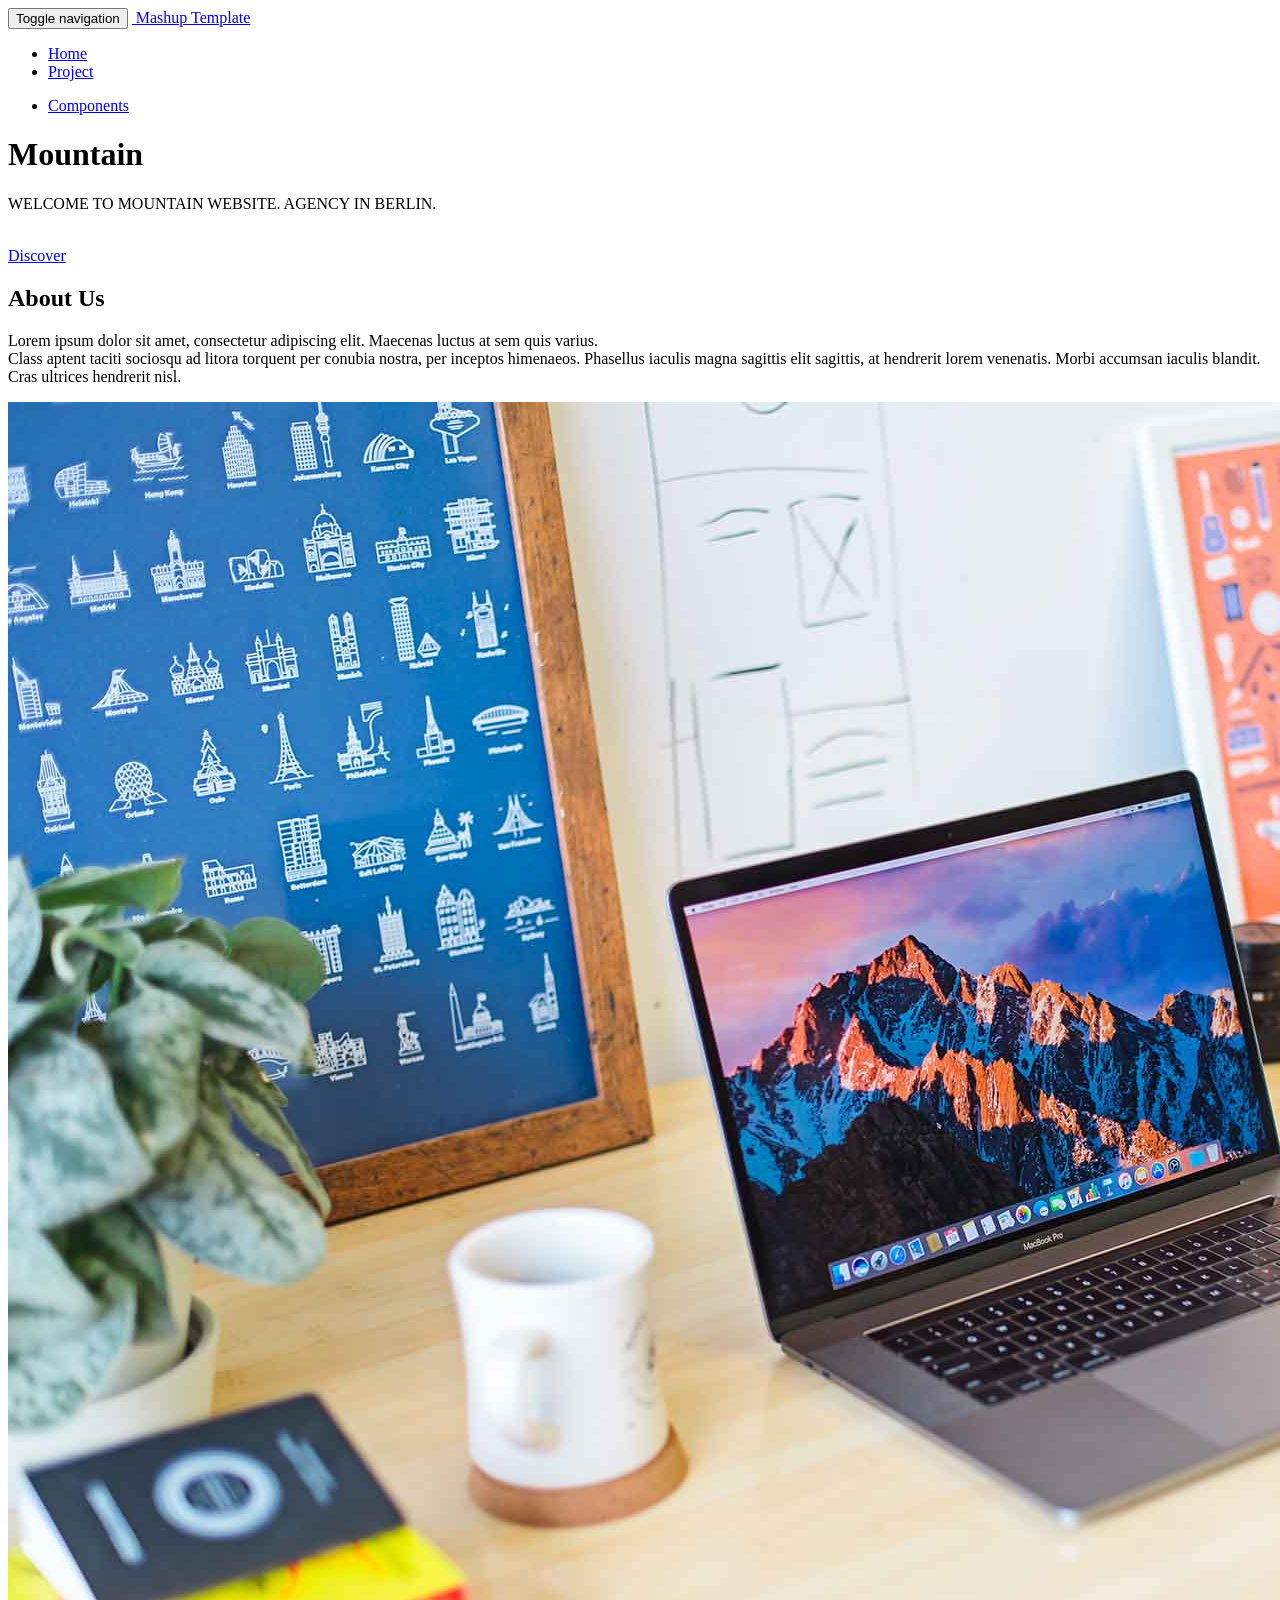
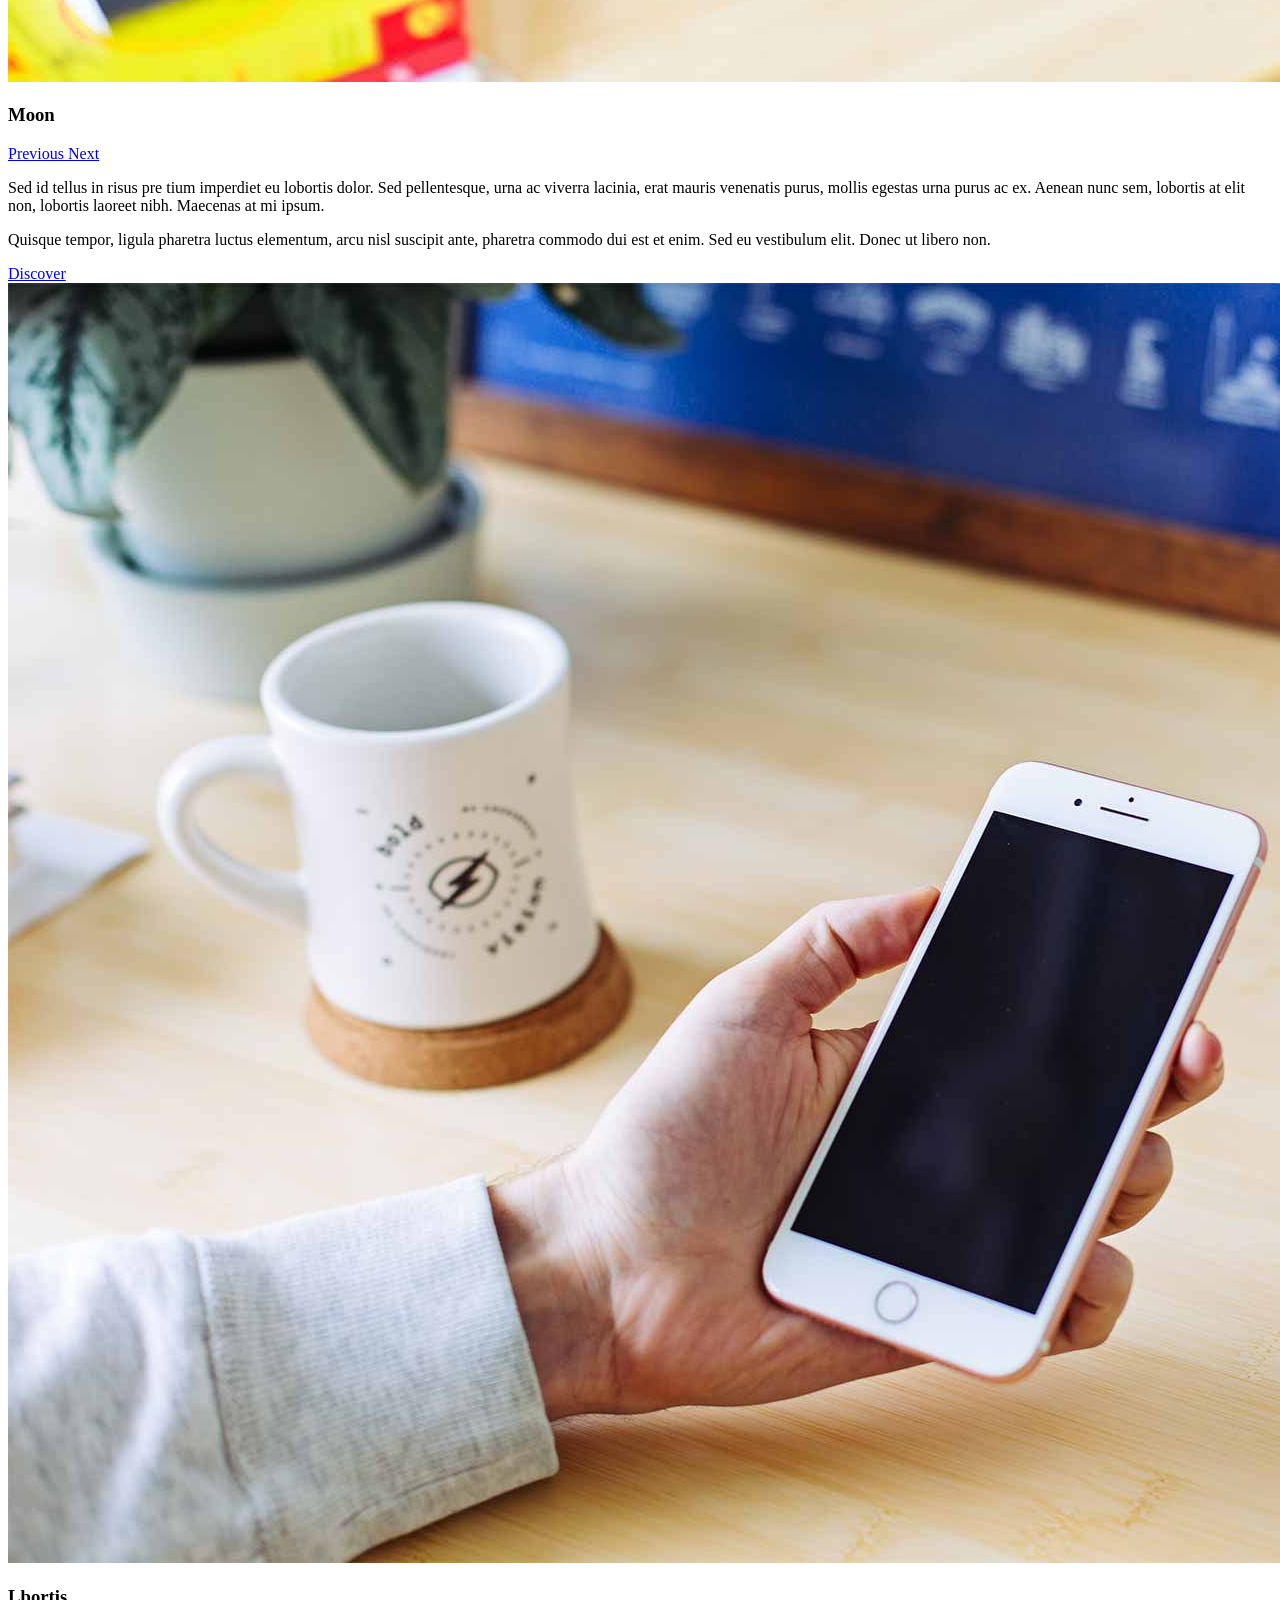
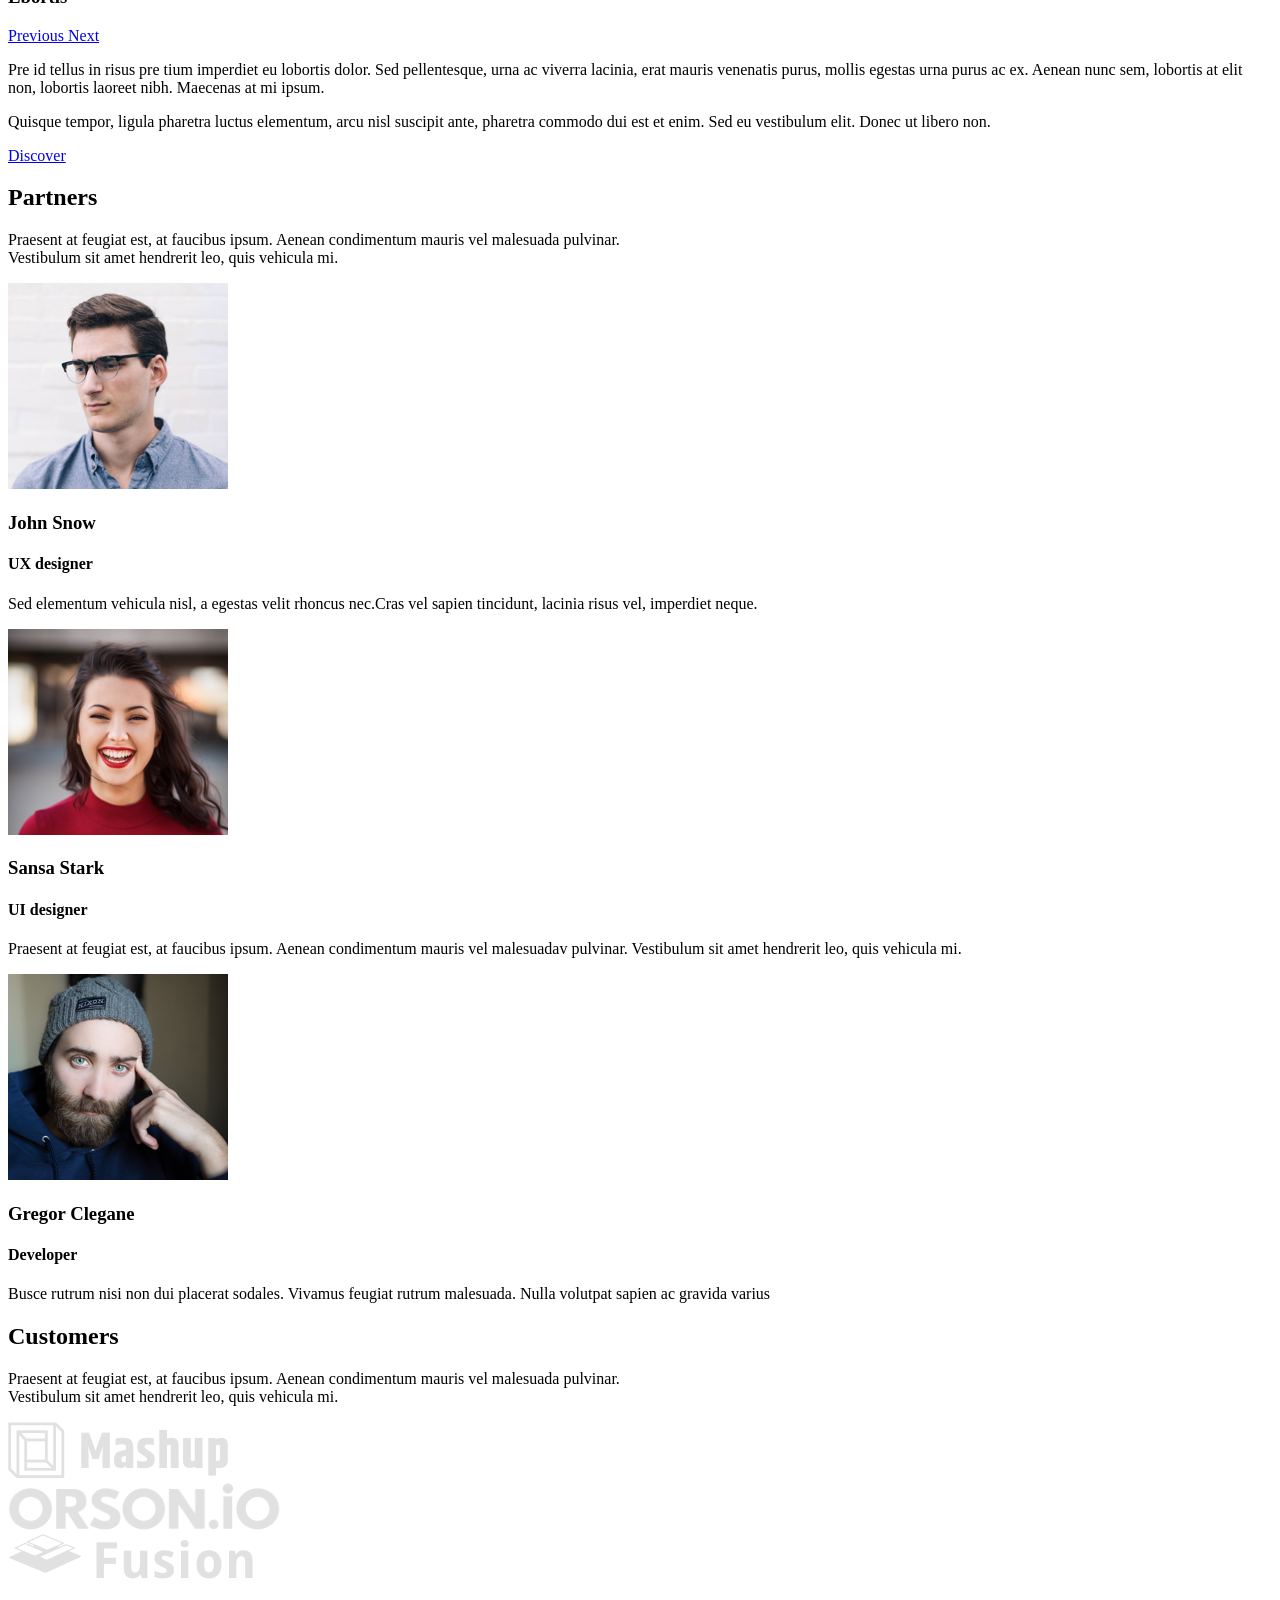
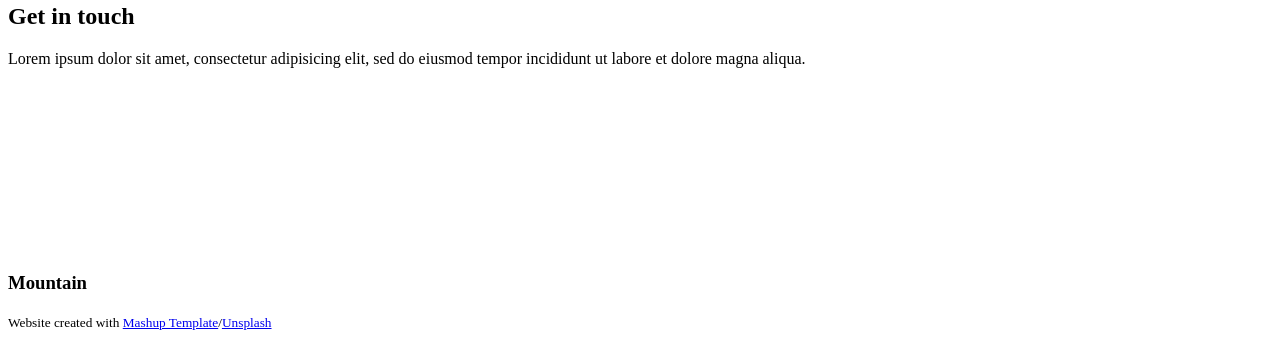
==== index.html @ 3204c40a "first commit" ====
<!DOCTYPE html>
<html lang="en">

<head>
  <meta charset="UTF-8">
  <meta content="IE=edge" http-equiv="X-UA-Compatible">
  <meta content="width=device-width,initial-scale=1" name="viewport">
  <meta content="description" name="description">
  <meta name="google" content="notranslate" />
  <meta content="Mashup templates have been developped by Orson.io team" name="author">

  <!-- Disable tap highlight on IE -->
  <meta name="msapplication-tap-highlight" content="no">
  
  
  <link rel="apple-touch-icon" sizes="180x180" href="./assets/apple-icon-180x180.png">
  <link href="./assets/favicon.ico" rel="icon">

  <link href="" rel="stylesheet">


  <title>Title page</title>

<link href="./main.550dcf66.css" rel="stylesheet"></head>

<body> <!-- Add your content of header -->
<header>
  <nav class="navbar navbar-default active">
    <div class="container">
      <div class="navbar-header">
        <button type="button" class="navbar-toggle collapsed" data-toggle="collapse" data-target="#navbar-collapse" aria-expanded="false">
          <span class="sr-only">Toggle navigation</span>
          <span class="icon-bar"></span>
          <span class="icon-bar"></span>
          <span class="icon-bar"></span>
        </button>
        <a class="navbar-brand" href="./index.html" title="">
          <img src="./assets/images/mashup-icon.svg" class="navbar-logo-img" alt="">
          Mashup Template
        </a>
      </div>

      <div class="collapse navbar-collapse" id="navbar-collapse">
        <ul class="nav navbar-nav navbar-right">
          <li><a href="./index.html" title="">Home</a></li>
          <li><a href="./project.html" title="">Project</a></li>
          <li>
            <p>
              <a href="./components.html" class="btn btn-default navbar-btn" title="">Components</a>
            </p>
          </li>

        </ul>
      </div> 
    </div>
  </nav>
</header>

<!-- Add your site or app content here -->
  <div class="hero-full-container background-image-container white-text-container">
    <div class="container">
      <div class="row">
        <div class="col-xs-12">
          <h1>Mountain</h1>
          <p>WELCOME TO MOUNTAIN WEBSITE. AGENCY IN BERLIN.</p>
          <br>
          <a href="./project.html" class="btn btn-default btn-lg" title="">Discover</a>
        </div>
      </div>
    </div>
  </div>

  <div class="section-container">
    <div class="container">
      <div class="row">
        <div class="col-xs-12 col-md-8 col-md-offset-2">
          <div class="text-center">
            <h2>About Us</h2>
            <p>Lorem ipsum dolor sit amet, consectetur adipiscing elit. Maecenas luctus at sem quis varius. 
            <br>
            Class aptent taciti sociosqu ad litora torquent per conubia nostra, per inceptos himenaeos. Phasellus iaculis magna sagittis elit sagittis, at hendrerit lorem venenatis. Morbi accumsan iaculis blandit. Cras ultrices hendrerit nisl.</p>
          </div>
       </div>
      </div>
    </div>
  </div>

  <div class="section-container">
    <div class="container">
      <div class="row">      
          <div class="col-xs-12">


            <div id="carousel-example-generic" class="carousel carousel-fade slide" data-ride="carousel">
                
                <div class="carousel-inner" role="listbox">

                    <div class="item active">
                        <img class="img-responsive" src="./assets/images/img-06.jpg" alt="First slide">
                        <div class="carousel-caption card-shadow reveal">
                          
                          <h3>Moon</h3>
                          <a class="left carousel-control" href="#carousel-example-generic" role="button" data-slide="prev">
                            <i class="fa fa-chevron-left" aria-hidden="true"></i>
                            <span class="sr-only">Previous</span>
                          </a>
                          <a class="right carousel-control" href="#carousel-example-generic" role="button" data-slide="next">
                            <i class="fa fa-chevron-right" aria-hidden="true"></i>
                            <span class="sr-only">Next</span>
                          </a>
                          <p>
                            Sed id tellus in risus pre
                            tium imperdiet eu lobortis dolor. Sed pellentesque, urna ac viverra lacinia, erat mauris venenatis purus, mollis egestas urna purus ac ex.
                            Aenean nunc sem, lobortis at elit non, lobortis laoreet nibh. Maecenas at mi ipsum.
                          </p>
                          
                          <p>
                            Quisque tempor, ligula pharetra luctus elementum, arcu nisl suscipit ante, pharetra commodo dui est et enim. Sed eu vestibulum elit. Donec ut libero non.
                          </p>
                          <a href="./project.html" class="btn btn-primary" title="">
                            Discover
                          </a>
                        </div>
                    </div>
                    <div class="item">
                        <img class="img-responsive" src="./assets/images/img-07.jpg" alt="First slide">
                        <div class="carousel-caption card-shadow reveal">

                          <h3>Lbortis</h3>
                            <a class="left carousel-control" href="#carousel-example-generic" role="button" data-slide="prev">
                              <i class="fa fa-chevron-left" aria-hidden="true"></i>
                              <span class="sr-only">Previous</span>
                            </a>
                            <a class="right carousel-control" href="#carousel-example-generic" role="button" data-slide="next">
                              <i class="fa fa-chevron-right" aria-hidden="true"></i>
                              <span class="sr-only">Next</span>
                            </a>
                          <p>
                            Pre id tellus in risus pre
                            tium imperdiet eu lobortis dolor. Sed pellentesque, urna ac viverra lacinia, erat mauris venenatis purus, mollis egestas urna purus ac ex.
                            Aenean nunc sem, lobortis at elit non, lobortis laoreet nibh. Maecenas at mi ipsum.
                          </p>
                          
                          <p>
                            Quisque tempor, ligula pharetra luctus elementum, arcu nisl suscipit ante, pharetra commodo dui est et enim. Sed eu vestibulum elit. Donec ut libero non.
                          </p>
                          <a href="./project.html" class="btn btn-primary" title="">
                            Discover
                          </a>
                        </div>
                    </div>
                </div>
               
            </div>

           
          </div>
          
        </div>  
      
    </div>
  </div>

  <div class="section-container">
    <div class="container text-center">
      <div class="row section-container-spacer">
        <div class="col-xs-12 col-md-12">
          <h2>Partners</h2>
          <p>Praesent at feugiat est, at faucibus ipsum. Aenean condimentum mauris vel malesuada pulvinar. <br>Vestibulum sit amet hendrerit leo, quis vehicula mi.</p>
        </div>  
      </div>
      <div class="row">
        <div class="col-xs-12 col-md-4">
          <img src="./assets/images/profil-01.jpg" alt="" class="reveal img-responsive reveal-content image-center">
          <h3>John Snow</h3>
          <h4>UX designer</h4>
          <p>Sed elementum vehicula nisl, a egestas velit rhoncus nec.Cras vel sapien tincidunt, lacinia risus vel, imperdiet neque.</p>
          <p>
            <a href="https://facebook.com/" class="social-round-icon fa-icon" title="">
              <i class="fa fa-facebook" aria-hidden="true"></i>
            </a>
            <a href="https://twitter.com/" class="social-round-icon fa-icon" title="">
              <i class="fa fa-twitter" aria-hidden="true"></i>
            </a>
            <a href="https://www.linkedin.com/" class="social-round-icon fa-icon" title="">
              <i class="fa fa-linkedin" aria-hidden="true"></i>
            </a>
          </p>
        </div>
       
        <div class="col-xs-12 col-md-4">
          <img src="./assets/images/profil-02.jpg" alt="" class="reveal img-responsive reveal-content image-center">
          <h3>Sansa Stark</h3>
          <h4>UI designer</h4>
          <p>Praesent at feugiat est, at faucibus ipsum. Aenean condimentum mauris vel malesuadav pulvinar. Vestibulum sit amet hendrerit leo, quis vehicula mi.</p>
          <p>
            <a href="https://facebook.com/" class="social-round-icon fa-icon" title="">
              <i class="fa fa-facebook" aria-hidden="true"></i>
            </a>
            <a href="https://twitter.com/" class="social-round-icon fa-icon" title="">
              <i class="fa fa-twitter" aria-hidden="true"></i>
            </a>
            <a href="https://www.linkedin.com/" class="social-round-icon fa-icon" title="">
              <i class="fa fa-linkedin" aria-hidden="true"></i>
            </a>
          </p>
        </div>
        <div class="col-xs-12 col-md-4">
          <img src="./assets/images/profil-03.jpg" alt="" class="reveal img-responsive reveal-content image-center">
          <h3>Gregor Clegane</h3>
          <h4>Developer</h4>
          <p>Busce rutrum nisi non dui placerat sodales. Vivamus feugiat rutrum malesuada. Nulla volutpat sapien ac gravida varius</p>
          <p>
            <a href="https://facebook.com/" class="social-round-icon fa-icon" title="">
              <i class="fa fa-facebook" aria-hidden="true"></i>
            </a>
            <a href="https://twitter.com/" class="social-round-icon fa-icon" title="">
              <i class="fa fa-twitter" aria-hidden="true"></i>
            </a>
            <a href="https://www.linkedin.com/" class="social-round-icon fa-icon" title="">
              <i class="fa fa-linkedin" aria-hidden="true"></i>
            </a>
          </p>
        </div>
      </div>
    </div>
  </div>

  <div class="section-container">
    <div class="container text-center">
      <div class="row section-container-spacer">
        <div class="col-xs-12 col-md-12">
          <h2 class="text-center">Customers</h2>
          <p>Praesent at feugiat est, at faucibus ipsum. Aenean condimentum mauris vel malesuada pulvinar. <br>Vestibulum sit amet hendrerit leo, quis vehicula mi.</p>
        </div>  
      </div>
      <div class="row">
        <div class="col-xs-12 col-md-4">
          <img src="./assets/images/logo-01.png" alt="" class="img-responsive reveal-content image-center">

        </div>
       
        <div class="col-xs-12 col-md-4">
          <img src="./assets/images/logo-02.png" alt="" class="img-responsive reveal-content image-center">
        </div>
        <div class="col-xs-12 col-md-4">
          <img src="./assets/images/logo-03.png" alt="" class="img-responsive reveal-content image-center">
        </div>
      </div>
    </div>
  </div>
 
 
  <div class="section-container contact-container">
    <div class="container">
      <div class="row">
        <div class="col-xs-12 col-md-12">
          <div class="section-container-spacer">
            <h2 class="text-center">Get in touch</h2>
            <p class="text-center">Lorem ipsum dolor sit amet, consectetur adipisicing elit, sed do eiusmod
            tempor incididunt ut labore et dolore magna aliqua.</p>
          </div>
          <div class="card-container">
            <div class="card card-shadow col-xs-10 col-xs-offset-1 col-md-8 col-md-offset-2 reveal">
              <form action="" class="reveal-content">
                <div class="row">
                  <div class="col-md-7">
                    <div class="form-group">
                      <input type="email" class="form-control" id="email" placeholder="Email">
                    </div>
                    <div class="form-group">
                      <input type="text" class="form-control" id="subject" placeholder="Subject">
                    </div>
                    <div class="form-group">
                      <textarea class="form-control" rows="3" placeholder="Enter your message"></textarea>
                    </div>
                    <button type="submit" class="btn btn-primary">Send message</button>
                  </div>
                  <div class="col-md-5">
                    <ul class="list-unstyled address-container">
                      <li>
                        <span class="fa-icon">
                          <i class="fa fa-phone" aria-hidden="true"></i>
                        </span>
                        + 33 9 07 45 12 65
                      </li>
                      <li>
                        <span class="fa-icon">
                          <i class="fa fa fa-map-o" aria-hidden="true"></i>
                        </span>
                        42 rue Moulbert 75016 Paris
                      </li>
                    </ul>
                  </div>
                </div>
              </form>
            </div>
            <div class="card-image col-xs-12" style="background-image: url('/assets/images/img-01.jpg')">
            </div>
          </div>
        </div>  
      </div>
    </div>
  </div>

<script>
  document.addEventListener("DOMContentLoaded", function (event) {
    navbarFixedTopAnimation();
  });
</script>

<footer class="footer-container white-text-container">
  <div class="container">
    <div class="row">

     
      <div class="col-xs-12">
        <h3>Mountain</h3>

        <div class="row">
          <div class="col-xs-12 col-sm-7">
            <p><small>Website created with <a href="http://www.mashup-template.com/" title="Create website with free html template">Mashup Template</a>/<a href="https://www.unsplash.com/" title="Beautiful Free Images">Unsplash</a></small>
            </p>
          </div>
          <div class="col-xs-12 col-sm-5">
            <p class="text-right">
              <a href="https://facebook.com/" class="social-round-icon white-round-icon fa-icon" title="">
                <i class="fa fa-facebook" aria-hidden="true"></i>
              </a>
              <a href="https://twitter.com/" class="social-round-icon white-round-icon fa-icon" title="">
                <i class="fa fa-twitter" aria-hidden="true"></i>
              </a>
              <a href="https://www.linkedin.com/" class="social-round-icon white-round-icon fa-icon" title="">
                <i class="fa fa-linkedin" aria-hidden="true"></i>
              </a>
            </p>
          </div>
        </div>
        
        
      </div>
    </div>
  </div>
</footer>

<script>
  document.addEventListener("DOMContentLoaded", function (event) {
    navActivePage();
    scrollRevelation('.reveal');
  });
</script>

<!-- Google Analytics: change UA-XXXXX-X to be your site's ID 

<script>
  (function (i, s, o, g, r, a, m) {
    i['GoogleAnalyticsObject'] = r; i[r] = i[r] || function () {
      (i[r].q = i[r].q || []).push(arguments)
    }, i[r].l = 1 * new Date(); a = s.createElement(o),
      m = s.getElementsByTagName(o)[0]; a.async = 1; a.src = g; m.parentNode.insertBefore(a, m)
  })(window, document, 'script', '//www.google-analytics.com/analytics.js', 'ga');
  ga('create', 'UA-XXXXX-X', 'auto');
  ga('send', 'pageview');
</script>

--> <script type="text/javascript" src="./main.0cf8b554.js"></script></body>

</html>
---- main.550dcf66.css ----
@import url(https://fonts.googleapis.com/css?family=Hind+Siliguri:300,600|Martel:400,900);@import url(https://maxcdn.bootstrapcdn.com/font-awesome/4.7.0/css/font-awesome.min.css);/*!
 * Bootstrap v3.3.7 (http://getbootstrap.com)
 * Copyright 2011-2016 Twitter, Inc.
 * Licensed under MIT (https://github.com/twbs/bootstrap/blob/master/LICENSE)
 */
/*! normalize.css v3.0.3 | MIT License | github.com/necolas/normalize.css */html{font-family:sans-serif;-ms-text-size-adjust:100%;-webkit-text-size-adjust:100%}body{margin:0}article,aside,details,figcaption,figure,footer,header,hgroup,main,menu,nav,section,summary{display:block}audio,canvas,progress,video{display:inline-block;vertical-align:baseline}audio:not([controls]){display:none;height:0}[hidden],template{display:none}a{background-color:transparent}a:active,a:hover{outline:0}abbr[title]{border-bottom:1px dotted}b,strong{font-weight:700}dfn{font-style:italic}h1{font-size:2em;margin:.67em 0}mark{background:#ff0;color:#000}small{font-size:80%}sub,sup{font-size:75%;line-height:0;position:relative;vertical-align:baseline}sup{top:-.5em}sub{bottom:-.25em}img{border:0}svg:not(:root){overflow:hidden}figure{margin:1em 40px}hr{box-sizing:content-box;height:0}pre{overflow:auto}code,kbd,pre,samp{font-family:monospace,monospace;font-size:1em}button,input,optgroup,select,textarea{color:inherit;font:inherit;margin:0}button{overflow:visible}button,select{text-transform:none}button,html input[type=button],input[type=reset],input[type=submit]{-webkit-appearance:button;cursor:pointer}button[disabled],html input[disabled]{cursor:default}button::-moz-focus-inner,input::-moz-focus-inner{border:0;padding:0}input{line-height:normal}input[type=checkbox],input[type=radio]{box-sizing:border-box;padding:0}input[type=number]::-webkit-inner-spin-button,input[type=number]::-webkit-outer-spin-button{height:auto}input[type=search]{-webkit-appearance:textfield;box-sizing:content-box}input[type=search]::-webkit-search-cancel-button,input[type=search]::-webkit-search-decoration{-webkit-appearance:none}fieldset{border:1px solid silver;margin:0 2px;padding:.35em .625em .75em}textarea{overflow:auto}optgroup{font-weight:700}table{border-collapse:collapse;border-spacing:0}td,th{padding:0}

/*! Source: https://github.com/h5bp/html5-boilerplate/blob/master/src/css/main.css */@media print{*,:after,:before{background:transparent!important;color:#000!important;box-shadow:none!important;text-shadow:none!important}a,a:visited{text-decoration:underline}a[href]:after{content:" (" attr(href) ")"}abbr[title]:after{content:" (" attr(title) ")"}a[href^="#"]:after,a[href^="javascript:"]:after{content:""}blockquote,pre{border:1px solid #999;page-break-inside:avoid}thead{display:table-header-group}img,tr{page-break-inside:avoid}img{max-width:100%!important}h2,h3,p{orphans:3;widows:3}h2,h3{page-break-after:avoid}.navbar{display:none}.btn>.caret,.dropup>.btn>.caret{border-top-color:#000!important}.label{border:1px solid #000}.table{border-collapse:collapse!important}.table td,.table th{background-color:#fff!important}.table-bordered td,.table-bordered th{border:1px solid #ddd!important}}*,:after,:before{-webkit-box-sizing:border-box;-moz-box-sizing:border-box;box-sizing:border-box}html{font-size:10px;-webkit-tap-highlight-color:transparent}body{font-family:Hind Siliguri,Helvetica,Arial,sans-serif;font-size:18px;line-height:1.42857;color:#838383;background-color:#fff}button,input,select,textarea{font-family:inherit;font-size:inherit;line-height:inherit}a{color:#1763e9;text-decoration:none}a:focus,a:hover{color:#1045a4;text-decoration:underline}a:focus{outline:5px auto -webkit-focus-ring-color;outline-offset:-2px}figure{margin:0}img{vertical-align:middle}.img-responsive{display:block;max-width:100%;height:auto}.img-rounded{border-radius:4px}.img-thumbnail{padding:4px;line-height:1.42857;background-color:#fff;border:1px solid #ddd;border-radius:2px;-webkit-transition:all .2s ease-in-out;-o-transition:all .2s ease-in-out;transition:all .2s ease-in-out;display:inline-block;max-width:100%;height:auto}.img-circle{border-radius:50%}hr{margin-top:25px;margin-bottom:25px;border:0;border-top:1px solid #eee}.sr-only{position:absolute;width:1px;height:1px;margin:-1px;padding:0;overflow:hidden;clip:rect(0,0,0,0);border:0}.sr-only-focusable:active,.sr-only-focusable:focus{position:static;width:auto;height:auto;margin:0;overflow:visible;clip:auto}[role=button]{cursor:pointer}.h1,.h2,.h3,.h4,.h5,.h6,h1,h2,h3,h4,h5,h6{font-family:Martel,Times New Roman,Times,serif;font-weight:900;line-height:1.1;color:#1763e9}.h1 .small,.h1 small,.h2 .small,.h2 small,.h3 .small,.h3 small,.h4 .small,.h4 small,.h5 .small,.h5 small,.h6 .small,.h6 small,h1 .small,h1 small,h2 .small,h2 small,h3 .small,h3 small,h4 .small,h4 small,h5 .small,h5 small,h6 .small,h6 small{font-weight:400;line-height:1;color:#777}.h1,.h2,.h3,h1,h2,h3{margin-top:25px;margin-bottom:12.5px}.h1 .small,.h1 small,.h2 .small,.h2 small,.h3 .small,.h3 small,h1 .small,h1 small,h2 .small,h2 small,h3 .small,h3 small{font-size:65%}.h4,.h5,.h6,h4,h5,h6{margin-top:12.5px;margin-bottom:12.5px}.h4 .small,.h4 small,.h5 .small,.h5 small,.h6 .small,.h6 small,h4 .small,h4 small,h5 .small,h5 small,h6 .small,h6 small{font-size:75%}.h1,h1{font-size:59px}.h2,h2{font-size:31px}.h3,h3{font-size:24px}.h4,.h5,h4,h5{font-size:18px}.h6,h6{font-size:16px}p{margin:0 0 12.5px}.lead{margin-bottom:25px;font-size:20px;font-weight:300;line-height:1.4}@media (min-width:768px){.lead{font-size:27px}}.small,small{font-size:77%}.mark,mark{background-color:#fcf8e3;padding:.2em}.text-left{text-align:left}.text-right{text-align:right}.text-center{text-align:center}.text-justify{text-align:justify}.text-nowrap{white-space:nowrap}.text-lowercase{text-transform:lowercase}.initialism,.text-uppercase{text-transform:uppercase}.text-capitalize{text-transform:capitalize}.text-muted{color:#777}.text-primary{color:#1763e9}a.text-primary:focus,a.text-primary:hover{color:#124fbb}.text-success{color:#fff}a.text-success:focus,a.text-success:hover{color:#e6e6e6}.text-info{color:#31708f}a.text-info:focus,a.text-info:hover{color:#245269}.text-warning{color:#8a6d3b}a.text-warning:focus,a.text-warning:hover{color:#66512c}.text-danger{color:#fff}a.text-danger:focus,a.text-danger:hover{color:#e6e6e6}.bg-primary{color:#fff;background-color:#1763e9}a.bg-primary:focus,a.bg-primary:hover{background-color:#124fbb}.bg-success{background-color:#08005f}a.bg-success:focus,a.bg-success:hover{background-color:#04002c}.bg-info{background-color:#d9edf7}a.bg-info:focus,a.bg-info:hover{background-color:#afd9ee}.bg-warning{background-color:#fcf8e3}a.bg-warning:focus,a.bg-warning:hover{background-color:#f7ecb5}.bg-danger{background-color:#ca044b}a.bg-danger:focus,a.bg-danger:hover{background-color:#980338}.page-header{padding-bottom:11.5px;margin:50px 0 25px;border-bottom:1px solid #eee}ol,ul{margin-top:0;margin-bottom:12.5px}ol ol,ol ul,ul ol,ul ul{margin-bottom:0}.list-inline,.list-unstyled{padding-left:0;list-style:none}.list-inline{margin-left:-5px}.list-inline>li{display:inline-block;padding-left:5px;padding-right:5px}dl{margin-top:0;margin-bottom:25px}dd,dt{line-height:1.42857}dt{font-weight:700}dd{margin-left:0}.dl-horizontal dd:after,.dl-horizontal dd:before{content:" ";display:table}.dl-horizontal dd:after{clear:both}@media (min-width:768px){.dl-horizontal dt{float:left;width:160px;clear:left;text-align:right;overflow:hidden;text-overflow:ellipsis;white-space:nowrap}.dl-horizontal dd{margin-left:180px}}abbr[data-original-title],abbr[title]{cursor:help;border-bottom:1px dotted #777}.initialism{font-size:90%}blockquote{padding:12.5px 25px;margin:0 0 25px;font-size:22.5px;border-left:5px solid #eee}blockquote ol:last-child,blockquote p:last-child,blockquote ul:last-child{margin-bottom:0}blockquote .small,blockquote footer,blockquote small{display:block;font-size:80%;line-height:1.42857;color:#777}blockquote .small:before,blockquote footer:before,blockquote small:before{content:"\2014   \A0"}.blockquote-reverse,blockquote.pull-right{padding-right:15px;padding-left:0;border-right:5px solid #eee;border-left:0;text-align:right}.blockquote-reverse .small:before,.blockquote-reverse footer:before,.blockquote-reverse small:before,blockquote.pull-right .small:before,blockquote.pull-right footer:before,blockquote.pull-right small:before{content:""}.blockquote-reverse .small:after,.blockquote-reverse footer:after,.blockquote-reverse small:after,blockquote.pull-right .small:after,blockquote.pull-right footer:after,blockquote.pull-right small:after{content:"\A0   \2014"}address{margin-bottom:25px;font-style:normal;line-height:1.42857}code,kbd,pre,samp{font-family:Menlo,Monaco,Consolas,Courier New,monospace}code{color:#c7254e;background-color:#f9f2f4}code,kbd{padding:2px 4px;font-size:90%;border-radius:2px}kbd{color:#fff;background-color:#333;box-shadow:inset 0 -1px 0 rgba(0,0,0,.25)}kbd kbd{padding:0;font-size:100%;font-weight:700;box-shadow:none}pre{display:block;padding:12px;margin:0 0 12.5px;font-size:17px;line-height:1.42857;word-break:break-all;word-wrap:break-word;color:#333;background-color:#f5f5f5;border:1px solid #ccc;border-radius:2px}pre code{padding:0;font-size:inherit;color:inherit;white-space:pre-wrap;background-color:transparent;border-radius:0}.pre-scrollable{max-height:340px;overflow-y:scroll}.container{margin-right:auto;margin-left:auto;padding-left:15px;padding-right:15px}.container:after,.container:before{content:" ";display:table}.container:after{clear:both}@media (min-width:768px){.container{width:750px}}@media (min-width:992px){.container{width:970px}}@media (min-width:1200px){.container{width:1170px}}.container-fluid{margin-right:auto;margin-left:auto;padding-left:15px;padding-right:15px}.container-fluid:after,.container-fluid:before{content:" ";display:table}.container-fluid:after{clear:both}.row{margin-left:-15px;margin-right:-15px}.row:after,.row:before{content:" ";display:table}.row:after{clear:both}.col-lg-1,.col-lg-2,.col-lg-3,.col-lg-4,.col-lg-5,.col-lg-6,.col-lg-7,.col-lg-8,.col-lg-9,.col-lg-10,.col-lg-11,.col-lg-12,.col-md-1,.col-md-2,.col-md-3,.col-md-4,.col-md-5,.col-md-6,.col-md-7,.col-md-8,.col-md-9,.col-md-10,.col-md-11,.col-md-12,.col-sm-1,.col-sm-2,.col-sm-3,.col-sm-4,.col-sm-5,.col-sm-6,.col-sm-7,.col-sm-8,.col-sm-9,.col-sm-10,.col-sm-11,.col-sm-12,.col-xs-1,.col-xs-2,.col-xs-3,.col-xs-4,.col-xs-5,.col-xs-6,.col-xs-7,.col-xs-8,.col-xs-9,.col-xs-10,.col-xs-11,.col-xs-12{position:relative;min-height:1px;padding-left:15px;padding-right:15px}.col-xs-1,.col-xs-2,.col-xs-3,.col-xs-4,.col-xs-5,.col-xs-6,.col-xs-7,.col-xs-8,.col-xs-9,.col-xs-10,.col-xs-11,.col-xs-12{float:left}.col-xs-1{width:8.33333%}.col-xs-2{width:16.66667%}.col-xs-3{width:25%}.col-xs-4{width:33.33333%}.col-xs-5{width:41.66667%}.col-xs-6{width:50%}.col-xs-7{width:58.33333%}.col-xs-8{width:66.66667%}.col-xs-9{width:75%}.col-xs-10{width:83.33333%}.col-xs-11{width:91.66667%}.col-xs-12{width:100%}.col-xs-pull-0{right:auto}.col-xs-pull-1{right:8.33333%}.col-xs-pull-2{right:16.66667%}.col-xs-pull-3{right:25%}.col-xs-pull-4{right:33.33333%}.col-xs-pull-5{right:41.66667%}.col-xs-pull-6{right:50%}.col-xs-pull-7{right:58.33333%}.col-xs-pull-8{right:66.66667%}.col-xs-pull-9{right:75%}.col-xs-pull-10{right:83.33333%}.col-xs-pull-11{right:91.66667%}.col-xs-pull-12{right:100%}.col-xs-push-0{left:auto}.col-xs-push-1{left:8.33333%}.col-xs-push-2{left:16.66667%}.col-xs-push-3{left:25%}.col-xs-push-4{left:33.33333%}.col-xs-push-5{left:41.66667%}.col-xs-push-6{left:50%}.col-xs-push-7{left:58.33333%}.col-xs-push-8{left:66.66667%}.col-xs-push-9{left:75%}.col-xs-push-10{left:83.33333%}.col-xs-push-11{left:91.66667%}.col-xs-push-12{left:100%}.col-xs-offset-0{margin-left:0}.col-xs-offset-1{margin-left:8.33333%}.col-xs-offset-2{margin-left:16.66667%}.col-xs-offset-3{margin-left:25%}.col-xs-offset-4{margin-left:33.33333%}.col-xs-offset-5{margin-left:41.66667%}.col-xs-offset-6{margin-left:50%}.col-xs-offset-7{margin-left:58.33333%}.col-xs-offset-8{margin-left:66.66667%}.col-xs-offset-9{margin-left:75%}.col-xs-offset-10{margin-left:83.33333%}.col-xs-offset-11{margin-left:91.66667%}.col-xs-offset-12{margin-left:100%}@media (min-width:768px){.col-sm-1,.col-sm-2,.col-sm-3,.col-sm-4,.col-sm-5,.col-sm-6,.col-sm-7,.col-sm-8,.col-sm-9,.col-sm-10,.col-sm-11,.col-sm-12{float:left}.col-sm-1{width:8.33333%}.col-sm-2{width:16.66667%}.col-sm-3{width:25%}.col-sm-4{width:33.33333%}.col-sm-5{width:41.66667%}.col-sm-6{width:50%}.col-sm-7{width:58.33333%}.col-sm-8{width:66.66667%}.col-sm-9{width:75%}.col-sm-10{width:83.33333%}.col-sm-11{width:91.66667%}.col-sm-12{width:100%}.col-sm-pull-0{right:auto}.col-sm-pull-1{right:8.33333%}.col-sm-pull-2{right:16.66667%}.col-sm-pull-3{right:25%}.col-sm-pull-4{right:33.33333%}.col-sm-pull-5{right:41.66667%}.col-sm-pull-6{right:50%}.col-sm-pull-7{right:58.33333%}.col-sm-pull-8{right:66.66667%}.col-sm-pull-9{right:75%}.col-sm-pull-10{right:83.33333%}.col-sm-pull-11{right:91.66667%}.col-sm-pull-12{right:100%}.col-sm-push-0{left:auto}.col-sm-push-1{left:8.33333%}.col-sm-push-2{left:16.66667%}.col-sm-push-3{left:25%}.col-sm-push-4{left:33.33333%}.col-sm-push-5{left:41.66667%}.col-sm-push-6{left:50%}.col-sm-push-7{left:58.33333%}.col-sm-push-8{left:66.66667%}.col-sm-push-9{left:75%}.col-sm-push-10{left:83.33333%}.col-sm-push-11{left:91.66667%}.col-sm-push-12{left:100%}.col-sm-offset-0{margin-left:0}.col-sm-offset-1{margin-left:8.33333%}.col-sm-offset-2{margin-left:16.66667%}.col-sm-offset-3{margin-left:25%}.col-sm-offset-4{margin-left:33.33333%}.col-sm-offset-5{margin-left:41.66667%}.col-sm-offset-6{margin-left:50%}.col-sm-offset-7{margin-left:58.33333%}.col-sm-offset-8{margin-left:66.66667%}.col-sm-offset-9{margin-left:75%}.col-sm-offset-10{margin-left:83.33333%}.col-sm-offset-11{margin-left:91.66667%}.col-sm-offset-12{margin-left:100%}}@media (min-width:992px){.col-md-1,.col-md-2,.col-md-3,.col-md-4,.col-md-5,.col-md-6,.col-md-7,.col-md-8,.col-md-9,.col-md-10,.col-md-11,.col-md-12{float:left}.col-md-1{width:8.33333%}.col-md-2{width:16.66667%}.col-md-3{width:25%}.col-md-4{width:33.33333%}.col-md-5{width:41.66667%}.col-md-6{width:50%}.col-md-7{width:58.33333%}.col-md-8{width:66.66667%}.col-md-9{width:75%}.col-md-10{width:83.33333%}.col-md-11{width:91.66667%}.col-md-12{width:100%}.col-md-pull-0{right:auto}.col-md-pull-1{right:8.33333%}.col-md-pull-2{right:16.66667%}.col-md-pull-3{right:25%}.col-md-pull-4{right:33.33333%}.col-md-pull-5{right:41.66667%}.col-md-pull-6{right:50%}.col-md-pull-7{right:58.33333%}.col-md-pull-8{right:66.66667%}.col-md-pull-9{right:75%}.col-md-pull-10{right:83.33333%}.col-md-pull-11{right:91.66667%}.col-md-pull-12{right:100%}.col-md-push-0{left:auto}.col-md-push-1{left:8.33333%}.col-md-push-2{left:16.66667%}.col-md-push-3{left:25%}.col-md-push-4{left:33.33333%}.col-md-push-5{left:41.66667%}.col-md-push-6{left:50%}.col-md-push-7{left:58.33333%}.col-md-push-8{left:66.66667%}.col-md-push-9{left:75%}.col-md-push-10{left:83.33333%}.col-md-push-11{left:91.66667%}.col-md-push-12{left:100%}.col-md-offset-0{margin-left:0}.col-md-offset-1{margin-left:8.33333%}.col-md-offset-2{margin-left:16.66667%}.col-md-offset-3{margin-left:25%}.col-md-offset-4{margin-left:33.33333%}.col-md-offset-5{margin-left:41.66667%}.col-md-offset-6{margin-left:50%}.col-md-offset-7{margin-left:58.33333%}.col-md-offset-8{margin-left:66.66667%}.col-md-offset-9{margin-left:75%}.col-md-offset-10{margin-left:83.33333%}.col-md-offset-11{margin-left:91.66667%}.col-md-offset-12{margin-left:100%}}@media (min-width:1200px){.col-lg-1,.col-lg-2,.col-lg-3,.col-lg-4,.col-lg-5,.col-lg-6,.col-lg-7,.col-lg-8,.col-lg-9,.col-lg-10,.col-lg-11,.col-lg-12{float:left}.col-lg-1{width:8.33333%}.col-lg-2{width:16.66667%}.col-lg-3{width:25%}.col-lg-4{width:33.33333%}.col-lg-5{width:41.66667%}.col-lg-6{width:50%}.col-lg-7{width:58.33333%}.col-lg-8{width:66.66667%}.col-lg-9{width:75%}.col-lg-10{width:83.33333%}.col-lg-11{width:91.66667%}.col-lg-12{width:100%}.col-lg-pull-0{right:auto}.col-lg-pull-1{right:8.33333%}.col-lg-pull-2{right:16.66667%}.col-lg-pull-3{right:25%}.col-lg-pull-4{right:33.33333%}.col-lg-pull-5{right:41.66667%}.col-lg-pull-6{right:50%}.col-lg-pull-7{right:58.33333%}.col-lg-pull-8{right:66.66667%}.col-lg-pull-9{right:75%}.col-lg-pull-10{right:83.33333%}.col-lg-pull-11{right:91.66667%}.col-lg-pull-12{right:100%}.col-lg-push-0{left:auto}.col-lg-push-1{left:8.33333%}.col-lg-push-2{left:16.66667%}.col-lg-push-3{left:25%}.col-lg-push-4{left:33.33333%}.col-lg-push-5{left:41.66667%}.col-lg-push-6{left:50%}.col-lg-push-7{left:58.33333%}.col-lg-push-8{left:66.66667%}.col-lg-push-9{left:75%}.col-lg-push-10{left:83.33333%}.col-lg-push-11{left:91.66667%}.col-lg-push-12{left:100%}.col-lg-offset-0{margin-left:0}.col-lg-offset-1{margin-left:8.33333%}.col-lg-offset-2{margin-left:16.66667%}.col-lg-offset-3{margin-left:25%}.col-lg-offset-4{margin-left:33.33333%}.col-lg-offset-5{margin-left:41.66667%}.col-lg-offset-6{margin-left:50%}.col-lg-offset-7{margin-left:58.33333%}.col-lg-offset-8{margin-left:66.66667%}.col-lg-offset-9{margin-left:75%}.col-lg-offset-10{margin-left:83.33333%}.col-lg-offset-11{margin-left:91.66667%}.col-lg-offset-12{margin-left:100%}}table{background-color:transparent}caption{padding-top:8px;padding-bottom:8px;color:#777}caption,th{text-align:left}.table{width:100%;max-width:100%;margin-bottom:25px}.table>tbody>tr>td,.table>tbody>tr>th,.table>tfoot>tr>td,.table>tfoot>tr>th,.table>thead>tr>td,.table>thead>tr>th{padding:8px;line-height:1.42857;vertical-align:top;border-top:1px solid #ddd}.table>thead>tr>th{vertical-align:bottom;border-bottom:2px solid #ddd}.table>caption+thead>tr:first-child>td,.table>caption+thead>tr:first-child>th,.table>colgroup+thead>tr:first-child>td,.table>colgroup+thead>tr:first-child>th,.table>thead:first-child>tr:first-child>td,.table>thead:first-child>tr:first-child>th{border-top:0}.table>tbody+tbody{border-top:2px solid #ddd}.table .table{background-color:#fff}.table-condensed>tbody>tr>td,.table-condensed>tbody>tr>th,.table-condensed>tfoot>tr>td,.table-condensed>tfoot>tr>th,.table-condensed>thead>tr>td,.table-condensed>thead>tr>th{padding:5px}.table-bordered,.table-bordered>tbody>tr>td,.table-bordered>tbody>tr>th,.table-bordered>tfoot>tr>td,.table-bordered>tfoot>tr>th,.table-bordered>thead>tr>td,.table-bordered>thead>tr>th{border:1px solid #ddd}.table-bordered>thead>tr>td,.table-bordered>thead>tr>th{border-bottom-width:2px}.table-striped>tbody>tr:nth-of-type(odd){background-color:#f9f9f9}.table-hover>tbody>tr:hover{background-color:#f5f5f5}table col[class*=col-]{position:static;float:none;display:table-column}table td[class*=col-],table th[class*=col-]{position:static;float:none;display:table-cell}.table>tbody>tr.active>td,.table>tbody>tr.active>th,.table>tbody>tr>td.active,.table>tbody>tr>th.active,.table>tfoot>tr.active>td,.table>tfoot>tr.active>th,.table>tfoot>tr>td.active,.table>tfoot>tr>th.active,.table>thead>tr.active>td,.table>thead>tr.active>th,.table>thead>tr>td.active,.table>thead>tr>th.active{background-color:#f5f5f5}.table-hover>tbody>tr.active:hover>td,.table-hover>tbody>tr.active:hover>th,.table-hover>tbody>tr:hover>.active,.table-hover>tbody>tr>td.active:hover,.table-hover>tbody>tr>th.active:hover{background-color:#e8e8e8}.table>tbody>tr.success>td,.table>tbody>tr.success>th,.table>tbody>tr>td.success,.table>tbody>tr>th.success,.table>tfoot>tr.success>td,.table>tfoot>tr.success>th,.table>tfoot>tr>td.success,.table>tfoot>tr>th.success,.table>thead>tr.success>td,.table>thead>tr.success>th,.table>thead>tr>td.success,.table>thead>tr>th.success{background-color:#08005f}.table-hover>tbody>tr.success:hover>td,.table-hover>tbody>tr.success:hover>th,.table-hover>tbody>tr:hover>.success,.table-hover>tbody>tr>td.success:hover,.table-hover>tbody>tr>th.success:hover{background-color:#060046}.table>tbody>tr.info>td,.table>tbody>tr.info>th,.table>tbody>tr>td.info,.table>tbody>tr>th.info,.table>tfoot>tr.info>td,.table>tfoot>tr.info>th,.table>tfoot>tr>td.info,.table>tfoot>tr>th.info,.table>thead>tr.info>td,.table>thead>tr.info>th,.table>thead>tr>td.info,.table>thead>tr>th.info{background-color:#d9edf7}.table-hover>tbody>tr.info:hover>td,.table-hover>tbody>tr.info:hover>th,.table-hover>tbody>tr:hover>.info,.table-hover>tbody>tr>td.info:hover,.table-hover>tbody>tr>th.info:hover{background-color:#c4e3f3}.table>tbody>tr.warning>td,.table>tbody>tr.warning>th,.table>tbody>tr>td.warning,.table>tbody>tr>th.warning,.table>tfoot>tr.warning>td,.table>tfoot>tr.warning>th,.table>tfoot>tr>td.warning,.table>tfoot>tr>th.warning,.table>thead>tr.warning>td,.table>thead>tr.warning>th,.table>thead>tr>td.warning,.table>thead>tr>th.warning{background-color:#fcf8e3}.table-hover>tbody>tr.warning:hover>td,.table-hover>tbody>tr.warning:hover>th,.table-hover>tbody>tr:hover>.warning,.table-hover>tbody>tr>td.warning:hover,.table-hover>tbody>tr>th.warning:hover{background-color:#faf2cc}.table>tbody>tr.danger>td,.table>tbody>tr.danger>th,.table>tbody>tr>td.danger,.table>tbody>tr>th.danger,.table>tfoot>tr.danger>td,.table>tfoot>tr.danger>th,.table>tfoot>tr>td.danger,.table>tfoot>tr>th.danger,.table>thead>tr.danger>td,.table>thead>tr.danger>th,.table>thead>tr>td.danger,.table>thead>tr>th.danger{background-color:#ca044b}.table-hover>tbody>tr.danger:hover>td,.table-hover>tbody>tr.danger:hover>th,.table-hover>tbody>tr:hover>.danger,.table-hover>tbody>tr>td.danger:hover,.table-hover>tbody>tr>th.danger:hover{background-color:#b10442}.table-responsive{overflow-x:auto;min-height:.01%}@media screen and (max-width:767px){.table-responsive{width:100%;margin-bottom:18.75px;overflow-y:hidden;-ms-overflow-style:-ms-autohiding-scrollbar;border:1px solid #ddd}.table-responsive>.table{margin-bottom:0}.table-responsive>.table>tbody>tr>td,.table-responsive>.table>tbody>tr>th,.table-responsive>.table>tfoot>tr>td,.table-responsive>.table>tfoot>tr>th,.table-responsive>.table>thead>tr>td,.table-responsive>.table>thead>tr>th{white-space:nowrap}.table-responsive>.table-bordered{border:0}.table-responsive>.table-bordered>tbody>tr>td:first-child,.table-responsive>.table-bordered>tbody>tr>th:first-child,.table-responsive>.table-bordered>tfoot>tr>td:first-child,.table-responsive>.table-bordered>tfoot>tr>th:first-child,.table-responsive>.table-bordered>thead>tr>td:first-child,.table-responsive>.table-bordered>thead>tr>th:first-child{border-left:0}.table-responsive>.table-bordered>tbody>tr>td:last-child,.table-responsive>.table-bordered>tbody>tr>th:last-child,.table-responsive>.table-bordered>tfoot>tr>td:last-child,.table-responsive>.table-bordered>tfoot>tr>th:last-child,.table-responsive>.table-bordered>thead>tr>td:last-child,.table-responsive>.table-bordered>thead>tr>th:last-child{border-right:0}.table-responsive>.table-bordered>tbody>tr:last-child>td,.table-responsive>.table-bordered>tbody>tr:last-child>th,.table-responsive>.table-bordered>tfoot>tr:last-child>td,.table-responsive>.table-bordered>tfoot>tr:last-child>th{border-bottom:0}}fieldset{margin:0;min-width:0}fieldset,legend{padding:0;border:0}legend{display:block;width:100%;margin-bottom:25px;font-size:27px;line-height:inherit;color:#333;border-bottom:1px solid #e5e5e5}label{display:inline-block;max-width:100%;margin-bottom:5px;font-weight:700}input[type=search]{-webkit-box-sizing:border-box;-moz-box-sizing:border-box;box-sizing:border-box}input[type=checkbox],input[type=radio]{margin:4px 0 0;margin-top:1px\9;line-height:normal}input[type=file]{display:block}input[type=range]{display:block;width:100%}select[multiple],select[size]{height:auto}input[type=checkbox]:focus,input[type=file]:focus,input[type=radio]:focus{outline:5px auto -webkit-focus-ring-color;outline-offset:-2px}output{padding-top:13px}.form-control,output{display:block;font-size:18px;line-height:1.42857;color:#555}.form-control{width:100%;height:51px;padding:12px 18px;background-color:#fff;background-image:none;border:1px solid #ddd;border-radius:2px;-webkit-box-shadow:inset 0 1px 1px rgba(0,0,0,.075);box-shadow:inset 0 1px 1px rgba(0,0,0,.075);-webkit-transition:border-color .15s ease-in-out,box-shadow .15s ease-in-out;-o-transition:border-color ease-in-out .15s,box-shadow ease-in-out .15s;transition:border-color .15s ease-in-out,box-shadow .15s ease-in-out}.form-control:focus{border-color:#66afe9;-webkit-box-shadow:inset 0 1px 1px rgba(0,0,0,.075),0 0 8px rgba(102,175,233,.6);box-shadow:inset 0 1px 1px rgba(0,0,0,.075),0 0 8px rgba(102,175,233,.6)}.form-control::-moz-placeholder{color:#999;opacity:1}.form-control:-ms-input-placeholder{color:#999}.form-control::-webkit-input-placeholder{color:#999}.form-control::-ms-expand{border:0;background-color:transparent}.form-control[disabled],.form-control[readonly],fieldset[disabled] .form-control{background-color:#eee;opacity:1}.form-control[disabled],fieldset[disabled] .form-control{cursor:not-allowed}textarea.form-control{height:auto}input[type=search]{-webkit-appearance:none}@media screen and (-webkit-min-device-pixel-ratio:0){input[type=date].form-control,input[type=datetime-local].form-control,input[type=month].form-control,input[type=time].form-control{line-height:51px}.input-group-sm>.input-group-btn>input[type=date].btn,.input-group-sm>.input-group-btn>input[type=datetime-local].btn,.input-group-sm>.input-group-btn>input[type=month].btn,.input-group-sm>.input-group-btn>input[type=time].btn,.input-group-sm>input[type=date].form-control,.input-group-sm>input[type=date].input-group-addon,.input-group-sm>input[type=datetime-local].form-control,.input-group-sm>input[type=datetime-local].input-group-addon,.input-group-sm>input[type=month].form-control,.input-group-sm>input[type=month].input-group-addon,.input-group-sm>input[type=time].form-control,.input-group-sm>input[type=time].input-group-addon,.input-group-sm input[type=date],.input-group-sm input[type=datetime-local],.input-group-sm input[type=month],.input-group-sm input[type=time],input[type=date].input-sm,input[type=datetime-local].input-sm,input[type=month].input-sm,input[type=time].input-sm{line-height:37px}.input-group-lg>.input-group-btn>input[type=date].btn,.input-group-lg>.input-group-btn>input[type=datetime-local].btn,.input-group-lg>.input-group-btn>input[type=month].btn,.input-group-lg>.input-group-btn>input[type=time].btn,.input-group-lg>input[type=date].form-control,.input-group-lg>input[type=date].input-group-addon,.input-group-lg>input[type=datetime-local].form-control,.input-group-lg>input[type=datetime-local].input-group-addon,.input-group-lg>input[type=month].form-control,.input-group-lg>input[type=month].input-group-addon,.input-group-lg>input[type=time].form-control,.input-group-lg>input[type=time].input-group-addon,.input-group-lg input[type=date],.input-group-lg input[type=datetime-local],.input-group-lg input[type=month],.input-group-lg input[type=time],input[type=date].input-lg,input[type=datetime-local].input-lg,input[type=month].input-lg,input[type=time].input-lg{line-height:61px}}.form-group{margin-bottom:15px}.checkbox,.radio{position:relative;display:block;margin-top:10px;margin-bottom:10px}.checkbox label,.radio label{min-height:25px;padding-left:20px;margin-bottom:0;font-weight:400;cursor:pointer}.checkbox-inline input[type=checkbox],.checkbox input[type=checkbox],.radio-inline input[type=radio],.radio input[type=radio]{position:absolute;margin-left:-20px;margin-top:4px\9}.checkbox+.checkbox,.radio+.radio{margin-top:-5px}.checkbox-inline,.radio-inline{position:relative;display:inline-block;padding-left:20px;margin-bottom:0;vertical-align:middle;font-weight:400;cursor:pointer}.checkbox-inline+.checkbox-inline,.radio-inline+.radio-inline{margin-top:0;margin-left:10px}.checkbox-inline.disabled,.checkbox.disabled label,.radio-inline.disabled,.radio.disabled label,fieldset[disabled] .checkbox-inline,fieldset[disabled] .checkbox label,fieldset[disabled] .radio-inline,fieldset[disabled] .radio label,fieldset[disabled] input[type=checkbox],fieldset[disabled] input[type=radio],input[type=checkbox].disabled,input[type=checkbox][disabled],input[type=radio].disabled,input[type=radio][disabled]{cursor:not-allowed}.form-control-static{padding-top:13px;padding-bottom:13px;margin-bottom:0;min-height:43px}.form-control-static.input-lg,.form-control-static.input-sm,.input-group-lg>.form-control-static.form-control,.input-group-lg>.form-control-static.input-group-addon,.input-group-lg>.input-group-btn>.form-control-static.btn,.input-group-sm>.form-control-static.form-control,.input-group-sm>.form-control-static.input-group-addon,.input-group-sm>.input-group-btn>.form-control-static.btn{padding-left:0;padding-right:0}.input-group-sm>.form-control,.input-group-sm>.input-group-addon,.input-group-sm>.input-group-btn>.btn,.input-sm{height:37px;padding:7px 10px;font-size:14px;line-height:1.5;border-radius:2px}.input-group-sm>.input-group-btn>select.btn,.input-group-sm>select.form-control,.input-group-sm>select.input-group-addon,select.input-sm{height:37px;line-height:37px}.input-group-sm>.input-group-btn>select[multiple].btn,.input-group-sm>.input-group-btn>textarea.btn,.input-group-sm>select[multiple].form-control,.input-group-sm>select[multiple].input-group-addon,.input-group-sm>textarea.form-control,.input-group-sm>textarea.input-group-addon,select[multiple].input-sm,textarea.input-sm{height:auto}.form-group-sm .form-control{height:37px;padding:7px 10px;font-size:14px;line-height:1.5;border-radius:2px}.form-group-sm select.form-control{height:37px;line-height:37px}.form-group-sm select[multiple].form-control,.form-group-sm textarea.form-control{height:auto}.form-group-sm .form-control-static{height:37px;min-height:39px;padding:8px 10px;font-size:14px;line-height:1.5}.input-group-lg>.form-control,.input-group-lg>.input-group-addon,.input-group-lg>.input-group-btn>.btn,.input-lg{height:61px;padding:14px 22px;font-size:23px;line-height:1.33333;border-radius:4px}.input-group-lg>.input-group-btn>select.btn,.input-group-lg>select.form-control,.input-group-lg>select.input-group-addon,select.input-lg{height:61px;line-height:61px}.input-group-lg>.input-group-btn>select[multiple].btn,.input-group-lg>.input-group-btn>textarea.btn,.input-group-lg>select[multiple].form-control,.input-group-lg>select[multiple].input-group-addon,.input-group-lg>textarea.form-control,.input-group-lg>textarea.input-group-addon,select[multiple].input-lg,textarea.input-lg{height:auto}.form-group-lg .form-control{height:61px;padding:14px 22px;font-size:23px;line-height:1.33333;border-radius:4px}.form-group-lg select.form-control{height:61px;line-height:61px}.form-group-lg select[multiple].form-control,.form-group-lg textarea.form-control{height:auto}.form-group-lg .form-control-static{height:61px;min-height:48px;padding:15px 22px;font-size:23px;line-height:1.33333}.has-feedback{position:relative}.has-feedback .form-control{padding-right:63.75px}.form-control-feedback{position:absolute;top:0;right:0;z-index:2;display:block;width:51px;height:51px;line-height:51px;text-align:center;pointer-events:none}.form-group-lg .form-control+.form-control-feedback,.input-group-lg+.form-control-feedback,.input-group-lg>.form-control+.form-control-feedback,.input-group-lg>.input-group-addon+.form-control-feedback,.input-group-lg>.input-group-btn>.btn+.form-control-feedback,.input-lg+.form-control-feedback{width:61px;height:61px;line-height:61px}.form-group-sm .form-control+.form-control-feedback,.input-group-sm+.form-control-feedback,.input-group-sm>.form-control+.form-control-feedback,.input-group-sm>.input-group-addon+.form-control-feedback,.input-group-sm>.input-group-btn>.btn+.form-control-feedback,.input-sm+.form-control-feedback{width:37px;height:37px;line-height:37px}.has-success .checkbox,.has-success .checkbox-inline,.has-success.checkbox-inline label,.has-success.checkbox label,.has-success .control-label,.has-success .help-block,.has-success .radio,.has-success .radio-inline,.has-success.radio-inline label,.has-success.radio label{color:#fff}.has-success .form-control{border-color:#fff;-webkit-box-shadow:inset 0 1px 1px rgba(0,0,0,.075);box-shadow:inset 0 1px 1px rgba(0,0,0,.075)}.has-success .form-control:focus{border-color:#e6e6e6;-webkit-box-shadow:inset 0 1px 1px rgba(0,0,0,.075),0 0 6px #fff;box-shadow:inset 0 1px 1px rgba(0,0,0,.075),0 0 6px #fff}.has-success .input-group-addon{color:#fff;border-color:#fff;background-color:#08005f}.has-success .form-control-feedback{color:#fff}.has-warning .checkbox,.has-warning .checkbox-inline,.has-warning.checkbox-inline label,.has-warning.checkbox label,.has-warning .control-label,.has-warning .help-block,.has-warning .radio,.has-warning .radio-inline,.has-warning.radio-inline label,.has-warning.radio label{color:#8a6d3b}.has-warning .form-control{border-color:#8a6d3b;-webkit-box-shadow:inset 0 1px 1px rgba(0,0,0,.075);box-shadow:inset 0 1px 1px rgba(0,0,0,.075)}.has-warning .form-control:focus{border-color:#66512c;-webkit-box-shadow:inset 0 1px 1px rgba(0,0,0,.075),0 0 6px #c0a16b;box-shadow:inset 0 1px 1px rgba(0,0,0,.075),0 0 6px #c0a16b}.has-warning .input-group-addon{color:#8a6d3b;border-color:#8a6d3b;background-color:#fcf8e3}.has-warning .form-control-feedback{color:#8a6d3b}.has-error .checkbox,.has-error .checkbox-inline,.has-error.checkbox-inline label,.has-error.checkbox label,.has-error .control-label,.has-error .help-block,.has-error .radio,.has-error .radio-inline,.has-error.radio-inline label,.has-error.radio label{color:#fff}.has-error .form-control{border-color:#fff;-webkit-box-shadow:inset 0 1px 1px rgba(0,0,0,.075);box-shadow:inset 0 1px 1px rgba(0,0,0,.075)}.has-error .form-control:focus{border-color:#e6e6e6;-webkit-box-shadow:inset 0 1px 1px rgba(0,0,0,.075),0 0 6px #fff;box-shadow:inset 0 1px 1px rgba(0,0,0,.075),0 0 6px #fff}.has-error .input-group-addon{color:#fff;border-color:#fff;background-color:#ca044b}.has-error .form-control-feedback{color:#fff}.has-feedback label~.form-control-feedback{top:30px}.has-feedback label.sr-only~.form-control-feedback{top:0}.help-block{display:block;margin-top:5px;margin-bottom:10px;color:#c3c3c3}@media (min-width:768px){.form-inline .form-group{display:inline-block;margin-bottom:0;vertical-align:middle}.form-inline .form-control{display:inline-block;width:auto;vertical-align:middle}.form-inline .form-control-static{display:inline-block}.form-inline .input-group{display:inline-table;vertical-align:middle}.form-inline .input-group .form-control,.form-inline .input-group .input-group-addon,.form-inline .input-group .input-group-btn{width:auto}.form-inline .input-group>.form-control{width:100%}.form-inline .control-label{margin-bottom:0;vertical-align:middle}.form-inline .checkbox,.form-inline .radio{display:inline-block;margin-top:0;margin-bottom:0;vertical-align:middle}.form-inline .checkbox label,.form-inline .radio label{padding-left:0}.form-inline .checkbox input[type=checkbox],.form-inline .radio input[type=radio]{position:relative;margin-left:0}.form-inline .has-feedback .form-control-feedback{top:0}}.form-horizontal .checkbox,.form-horizontal .checkbox-inline,.form-horizontal .radio,.form-horizontal .radio-inline{margin-top:0;margin-bottom:0;padding-top:13px}.form-horizontal .checkbox,.form-horizontal .radio{min-height:38px}.form-horizontal .form-group{margin-left:-15px;margin-right:-15px}.form-horizontal .form-group:after,.form-horizontal .form-group:before{content:" ";display:table}.form-horizontal .form-group:after{clear:both}@media (min-width:768px){.form-horizontal .control-label{text-align:right;margin-bottom:0;padding-top:13px}}.form-horizontal .has-feedback .form-control-feedback{right:15px}@media (min-width:768px){.form-horizontal .form-group-lg .control-label{padding-top:15px;font-size:23px}}@media (min-width:768px){.form-horizontal .form-group-sm .control-label{padding-top:8px;font-size:14px}}.btn{display:inline-block;margin-bottom:0;font-weight:400;text-align:center;vertical-align:middle;touch-action:manipulation;cursor:pointer;background-image:none;border:1px solid transparent;white-space:nowrap;padding:12px 18px;font-size:18px;line-height:1.42857;border-radius:2px;-webkit-user-select:none;-moz-user-select:none;-ms-user-select:none;user-select:none}.btn.active.focus,.btn.active:focus,.btn.focus,.btn:active.focus,.btn:active:focus,.btn:focus{outline:5px auto -webkit-focus-ring-color;outline-offset:-2px}.btn.focus,.btn:focus,.btn:hover{color:#fff;text-decoration:none}.btn.active,.btn:active{outline:0;background-image:none;-webkit-box-shadow:inset 0 3px 5px rgba(0,0,0,.125);box-shadow:inset 0 3px 5px rgba(0,0,0,.125)}.btn.disabled,.btn[disabled],fieldset[disabled] .btn{cursor:not-allowed;opacity:.65;filter:alpha(opacity=65);-webkit-box-shadow:none;box-shadow:none}a.btn.disabled,fieldset[disabled] a.btn{pointer-events:none}.btn-default{color:#fff;background-color:transparent;border-color:#fff}.btn-default.focus,.btn-default:focus{color:#fff;background-color:transparent;border-color:#bfbfbf}.btn-default.active,.btn-default:active,.btn-default:hover,.open>.btn-default.dropdown-toggle{color:#fff;background-color:transparent;border-color:#e0e0e0}.btn-default.active.focus,.btn-default.active:focus,.btn-default.active:hover,.btn-default:active.focus,.btn-default:active:focus,.btn-default:active:hover,.open>.btn-default.dropdown-toggle.focus,.open>.btn-default.dropdown-toggle:focus,.open>.btn-default.dropdown-toggle:hover{color:#fff;background-color:transparent;border-color:#bfbfbf}.btn-default.active,.btn-default:active,.open>.btn-default.dropdown-toggle{background-image:none}.btn-default.disabled.focus,.btn-default.disabled:focus,.btn-default.disabled:hover,.btn-default[disabled].focus,.btn-default[disabled]:focus,.btn-default[disabled]:hover,fieldset[disabled] .btn-default.focus,fieldset[disabled] .btn-default:focus,fieldset[disabled] .btn-default:hover{background-color:transparent;border-color:#fff}.btn-default .badge{color:transparent;background-color:#fff}.btn-primary{color:#1763e9;background-color:transparent;border-color:#1763e9}.btn-primary.focus,.btn-primary:focus{color:#1763e9;background-color:transparent;border-color:#0b3275}.btn-primary.active,.btn-primary:active,.btn-primary:hover,.open>.btn-primary.dropdown-toggle{color:#1763e9;background-color:transparent;border-color:#114bb2}.btn-primary.active.focus,.btn-primary.active:focus,.btn-primary.active:hover,.btn-primary:active.focus,.btn-primary:active:focus,.btn-primary:active:hover,.open>.btn-primary.dropdown-toggle.focus,.open>.btn-primary.dropdown-toggle:focus,.open>.btn-primary.dropdown-toggle:hover{color:#1763e9;background-color:transparent;border-color:#0b3275}.btn-primary.active,.btn-primary:active,.open>.btn-primary.dropdown-toggle{background-image:none}.btn-primary.disabled.focus,.btn-primary.disabled:focus,.btn-primary.disabled:hover,.btn-primary[disabled].focus,.btn-primary[disabled]:focus,.btn-primary[disabled]:hover,fieldset[disabled] .btn-primary.focus,fieldset[disabled] .btn-primary:focus,fieldset[disabled] .btn-primary:hover{background-color:transparent;border-color:#1763e9}.btn-primary .badge{color:transparent;background-color:#1763e9}.btn-success{color:#5cb85c;background-color:transparent;border-color:#5cb85c}.btn-success.focus,.btn-success:focus{color:#5cb85c;background-color:transparent;border-color:#2d672d}.btn-success.active,.btn-success:active,.btn-success:hover,.open>.btn-success.dropdown-toggle{color:#5cb85c;background-color:transparent;border-color:#419641}.btn-success.active.focus,.btn-success.active:focus,.btn-success.active:hover,.btn-success:active.focus,.btn-success:active:focus,.btn-success:active:hover,.open>.btn-success.dropdown-toggle.focus,.open>.btn-success.dropdown-toggle:focus,.open>.btn-success.dropdown-toggle:hover{color:#5cb85c;background-color:transparent;border-color:#2d672d}.btn-success.active,.btn-success:active,.open>.btn-success.dropdown-toggle{background-image:none}.btn-success.disabled.focus,.btn-success.disabled:focus,.btn-success.disabled:hover,.btn-success[disabled].focus,.btn-success[disabled]:focus,.btn-success[disabled]:hover,fieldset[disabled] .btn-success.focus,fieldset[disabled] .btn-success:focus,fieldset[disabled] .btn-success:hover{background-color:transparent;border-color:#5cb85c}.btn-success .badge{color:transparent;background-color:#5cb85c}.btn-info{border-color:#08005f}.btn-info,.btn-info.focus,.btn-info:focus{color:#08005f;background-color:transparent}.btn-info.focus,.btn-info:focus{border-color:#000}.btn-info.active,.btn-info:active,.btn-info:hover,.open>.btn-info.dropdown-toggle{color:#08005f;background-color:transparent;border-color:#030022}.btn-info.active.focus,.btn-info.active:focus,.btn-info.active:hover,.btn-info:active.focus,.btn-info:active:focus,.btn-info:active:hover,.open>.btn-info.dropdown-toggle.focus,.open>.btn-info.dropdown-toggle:focus,.open>.btn-info.dropdown-toggle:hover{color:#08005f;background-color:transparent;border-color:#000}.btn-info.active,.btn-info:active,.open>.btn-info.dropdown-toggle{background-image:none}.btn-info.disabled.focus,.btn-info.disabled:focus,.btn-info.disabled:hover,.btn-info[disabled].focus,.btn-info[disabled]:focus,.btn-info[disabled]:hover,fieldset[disabled] .btn-info.focus,fieldset[disabled] .btn-info:focus,fieldset[disabled] .btn-info:hover{background-color:transparent;border-color:#08005f}.btn-info .badge{color:transparent;background-color:#08005f}.btn-warning{color:#f0ad4e;background-color:transparent;border-color:#f0ad4e}.btn-warning.focus,.btn-warning:focus{color:#f0ad4e;background-color:transparent;border-color:#b06d0f}.btn-warning.active,.btn-warning:active,.btn-warning:hover,.open>.btn-warning.dropdown-toggle{color:#f0ad4e;background-color:transparent;border-color:#eb9316}.btn-warning.active.focus,.btn-warning.active:focus,.btn-warning.active:hover,.btn-warning:active.focus,.btn-warning:active:focus,.btn-warning:active:hover,.open>.btn-warning.dropdown-toggle.focus,.open>.btn-warning.dropdown-toggle:focus,.open>.btn-warning.dropdown-toggle:hover{color:#f0ad4e;background-color:transparent;border-color:#b06d0f}.btn-warning.active,.btn-warning:active,.open>.btn-warning.dropdown-toggle{background-image:none}.btn-warning.disabled.focus,.btn-warning.disabled:focus,.btn-warning.disabled:hover,.btn-warning[disabled].focus,.btn-warning[disabled]:focus,.btn-warning[disabled]:hover,fieldset[disabled] .btn-warning.focus,fieldset[disabled] .btn-warning:focus,fieldset[disabled] .btn-warning:hover{background-color:transparent;border-color:#f0ad4e}.btn-warning .badge{color:transparent;background-color:#f0ad4e}.btn-danger{color:#d9534f;background-color:transparent;border-color:#d9534f}.btn-danger.focus,.btn-danger:focus{color:#d9534f;background-color:transparent;border-color:#8b211e}.btn-danger.active,.btn-danger:active,.btn-danger:hover,.open>.btn-danger.dropdown-toggle{color:#d9534f;background-color:transparent;border-color:#c12e2a}.btn-danger.active.focus,.btn-danger.active:focus,.btn-danger.active:hover,.btn-danger:active.focus,.btn-danger:active:focus,.btn-danger:active:hover,.open>.btn-danger.dropdown-toggle.focus,.open>.btn-danger.dropdown-toggle:focus,.open>.btn-danger.dropdown-toggle:hover{color:#d9534f;background-color:transparent;border-color:#8b211e}.btn-danger.active,.btn-danger:active,.open>.btn-danger.dropdown-toggle{background-image:none}.btn-danger.disabled.focus,.btn-danger.disabled:focus,.btn-danger.disabled:hover,.btn-danger[disabled].focus,.btn-danger[disabled]:focus,.btn-danger[disabled]:hover,fieldset[disabled] .btn-danger.focus,fieldset[disabled] .btn-danger:focus,fieldset[disabled] .btn-danger:hover{background-color:transparent;border-color:#d9534f}.btn-danger .badge{color:transparent;background-color:#d9534f}.btn-link{color:#1763e9;font-weight:400;border-radius:0}.btn-link,.btn-link.active,.btn-link:active,.btn-link[disabled],fieldset[disabled] .btn-link{background-color:transparent;-webkit-box-shadow:none;box-shadow:none}.btn-link,.btn-link:active,.btn-link:focus,.btn-link:hover{border-color:transparent}.btn-link:focus,.btn-link:hover{color:#1045a4;text-decoration:underline;background-color:transparent}.btn-link[disabled]:focus,.btn-link[disabled]:hover,fieldset[disabled] .btn-link:focus,fieldset[disabled] .btn-link:hover{color:#777;text-decoration:none}.btn-group-lg>.btn,.btn-lg{padding:14px 22px;font-size:23px;line-height:1.33333;border-radius:4px}.btn-group-sm>.btn,.btn-sm{padding:7px 10px;font-size:14px;line-height:1.5;border-radius:2px}.btn-group-xs>.btn,.btn-xs{padding:1px 5px;font-size:14px;line-height:1.5;border-radius:2px}.btn-block{display:block;width:100%}.btn-block+.btn-block{margin-top:5px}input[type=button].btn-block,input[type=reset].btn-block,input[type=submit].btn-block{width:100%}.fade{opacity:0;-webkit-transition:opacity .15s linear;-o-transition:opacity .15s linear;transition:opacity .15s linear}.fade.in{opacity:1}.collapse{display:none}.collapse.in{display:block}tr.collapse.in{display:table-row}tbody.collapse.in{display:table-row-group}.collapsing{position:relative;height:0;overflow:hidden;-webkit-transition-property:height,visibility;transition-property:height,visibility;-webkit-transition-duration:.35s;transition-duration:.35s;-webkit-transition-timing-function:ease;transition-timing-function:ease}.caret{display:inline-block;width:0;height:0;margin-left:2px;vertical-align:middle;border-top:4px dashed;border-top:4px solid\9;border-right:4px solid transparent;border-left:4px solid transparent}.dropdown,.dropup{position:relative}.dropdown-toggle:focus{outline:0}.dropdown-menu{position:absolute;top:100%;left:0;z-index:1000;display:none;float:left;min-width:160px;padding:5px 0;margin:2px 0 0;list-style:none;font-size:18px;text-align:left;background-color:#fff;border:1px solid #ccc;border:1px solid rgba(0,0,0,.15);border-radius:2px;-webkit-box-shadow:0 6px 12px rgba(0,0,0,.175);box-shadow:0 6px 12px rgba(0,0,0,.175);background-clip:padding-box}.dropdown-menu.pull-right{right:0;left:auto}.dropdown-menu .divider{height:1px;margin:11.5px 0;overflow:hidden;background-color:#e5e5e5}.dropdown-menu>li>a{display:block;padding:3px 20px;clear:both;font-weight:400;line-height:1.42857;color:#333;white-space:nowrap}.dropdown-menu>li>a:focus,.dropdown-menu>li>a:hover{text-decoration:none;color:#262626;background-color:#f5f5f5}.dropdown-menu>.active>a,.dropdown-menu>.active>a:focus,.dropdown-menu>.active>a:hover{color:#fff;text-decoration:none;outline:0;background-color:#1763e9}.dropdown-menu>.disabled>a,.dropdown-menu>.disabled>a:focus,.dropdown-menu>.disabled>a:hover{color:#777}.dropdown-menu>.disabled>a:focus,.dropdown-menu>.disabled>a:hover{text-decoration:none;background-color:transparent;background-image:none;filter:progid:DXImageTransform.Microsoft.gradient(enabled = false);cursor:not-allowed}.open>.dropdown-menu{display:block}.open>a{outline:0}.dropdown-menu-right{left:auto;right:0}.dropdown-menu-left{left:0;right:auto}.dropdown-header{display:block;padding:3px 20px;font-size:14px;line-height:1.42857;color:#777;white-space:nowrap}.dropdown-backdrop{position:fixed;left:0;right:0;bottom:0;top:0;z-index:990}.pull-right>.dropdown-menu{right:0;left:auto}.dropup .caret,.navbar-fixed-bottom .dropdown .caret{border-top:0;border-bottom:4px dashed;border-bottom:4px solid\9;content:""}.dropup .dropdown-menu,.navbar-fixed-bottom .dropdown .dropdown-menu{top:auto;bottom:100%;margin-bottom:2px}@media (min-width:768px){.navbar-right .dropdown-menu{right:0;left:auto}.navbar-right .dropdown-menu-left{left:0;right:auto}}.btn-group,.btn-group-vertical{position:relative;display:inline-block;vertical-align:middle}.btn-group-vertical>.btn,.btn-group>.btn{position:relative;float:left}.btn-group-vertical>.btn.active,.btn-group-vertical>.btn:active,.btn-group-vertical>.btn:focus,.btn-group-vertical>.btn:hover,.btn-group>.btn.active,.btn-group>.btn:active,.btn-group>.btn:focus,.btn-group>.btn:hover{z-index:2}.btn-group .btn+.btn,.btn-group .btn+.btn-group,.btn-group .btn-group+.btn,.btn-group .btn-group+.btn-group{margin-left:-1px}.btn-toolbar{margin-left:-5px}.btn-toolbar:after,.btn-toolbar:before{content:" ";display:table}.btn-toolbar:after{clear:both}.btn-toolbar .btn,.btn-toolbar .btn-group,.btn-toolbar .input-group{float:left}.btn-toolbar>.btn,.btn-toolbar>.btn-group,.btn-toolbar>.input-group{margin-left:5px}.btn-group>.btn:not(:first-child):not(:last-child):not(.dropdown-toggle){border-radius:0}.btn-group>.btn:first-child{margin-left:0}.btn-group>.btn:first-child:not(:last-child):not(.dropdown-toggle){border-bottom-right-radius:0;border-top-right-radius:0}.btn-group>.btn:last-child:not(:first-child),.btn-group>.dropdown-toggle:not(:first-child){border-bottom-left-radius:0;border-top-left-radius:0}.btn-group>.btn-group{float:left}.btn-group>.btn-group:not(:first-child):not(:last-child)>.btn{border-radius:0}.btn-group>.btn-group:first-child:not(:last-child)>.btn:last-child,.btn-group>.btn-group:first-child:not(:last-child)>.dropdown-toggle{border-bottom-right-radius:0;border-top-right-radius:0}.btn-group>.btn-group:last-child:not(:first-child)>.btn:first-child{border-bottom-left-radius:0;border-top-left-radius:0}.btn-group .dropdown-toggle:active,.btn-group.open .dropdown-toggle{outline:0}.btn-group>.btn+.dropdown-toggle{padding-left:8px;padding-right:8px}.btn-group-lg.btn-group>.btn+.dropdown-toggle,.btn-group>.btn-lg+.dropdown-toggle{padding-left:12px;padding-right:12px}.btn-group.open .dropdown-toggle{-webkit-box-shadow:inset 0 3px 5px rgba(0,0,0,.125);box-shadow:inset 0 3px 5px rgba(0,0,0,.125)}.btn-group.open .dropdown-toggle.btn-link{-webkit-box-shadow:none;box-shadow:none}.btn .caret{margin-left:0}.btn-group-lg>.btn .caret,.btn-lg .caret{border-width:5px 5px 0;border-bottom-width:0}.dropup .btn-group-lg>.btn .caret,.dropup .btn-lg .caret{border-width:0 5px 5px}.btn-group-vertical>.btn,.btn-group-vertical>.btn-group,.btn-group-vertical>.btn-group>.btn{display:block;float:none;width:100%;max-width:100%}.btn-group-vertical>.btn-group:after,.btn-group-vertical>.btn-group:before{content:" ";display:table}.btn-group-vertical>.btn-group:after{clear:both}.btn-group-vertical>.btn-group>.btn{float:none}.btn-group-vertical>.btn+.btn,.btn-group-vertical>.btn+.btn-group,.btn-group-vertical>.btn-group+.btn,.btn-group-vertical>.btn-group+.btn-group{margin-top:-1px;margin-left:0}.btn-group-vertical>.btn:not(:first-child):not(:last-child){border-radius:0}.btn-group-vertical>.btn:first-child:not(:last-child){border-top-right-radius:2px;border-top-left-radius:2px;border-bottom-right-radius:0;border-bottom-left-radius:0}.btn-group-vertical>.btn:last-child:not(:first-child){border-top-right-radius:0;border-top-left-radius:0;border-bottom-right-radius:2px;border-bottom-left-radius:2px}.btn-group-vertical>.btn-group:not(:first-child):not(:last-child)>.btn{border-radius:0}.btn-group-vertical>.btn-group:first-child:not(:last-child)>.btn:last-child,.btn-group-vertical>.btn-group:first-child:not(:last-child)>.dropdown-toggle{border-bottom-right-radius:0;border-bottom-left-radius:0}.btn-group-vertical>.btn-group:last-child:not(:first-child)>.btn:first-child{border-top-right-radius:0;border-top-left-radius:0}.btn-group-justified{display:table;width:100%;table-layout:fixed;border-collapse:separate}.btn-group-justified>.btn,.btn-group-justified>.btn-group{float:none;display:table-cell;width:1%}.btn-group-justified>.btn-group .btn{width:100%}.btn-group-justified>.btn-group .dropdown-menu{left:auto}[data-toggle=buttons]>.btn-group>.btn input[type=checkbox],[data-toggle=buttons]>.btn-group>.btn input[type=radio],[data-toggle=buttons]>.btn input[type=checkbox],[data-toggle=buttons]>.btn input[type=radio]{position:absolute;clip:rect(0,0,0,0);pointer-events:none}.input-group{position:relative;display:table;border-collapse:separate}.input-group[class*=col-]{float:none;padding-left:0;padding-right:0}.input-group .form-control{position:relative;z-index:2;float:left;width:100%;margin-bottom:0}.input-group .form-control:focus{z-index:3}.input-group-addon,.input-group-btn,.input-group .form-control{display:table-cell}.input-group-addon:not(:first-child):not(:last-child),.input-group-btn:not(:first-child):not(:last-child),.input-group .form-control:not(:first-child):not(:last-child){border-radius:0}.input-group-addon,.input-group-btn{width:1%;white-space:nowrap;vertical-align:middle}.input-group-addon{padding:12px 18px;font-size:18px;font-weight:400;line-height:1;color:#555;text-align:center;background-color:#eee;border:1px solid #ddd;border-radius:2px}.input-group-addon.input-sm,.input-group-sm>.input-group-addon,.input-group-sm>.input-group-btn>.input-group-addon.btn{padding:7px 10px;font-size:14px;border-radius:2px}.input-group-addon.input-lg,.input-group-lg>.input-group-addon,.input-group-lg>.input-group-btn>.input-group-addon.btn{padding:14px 22px;font-size:23px;border-radius:4px}.input-group-addon input[type=checkbox],.input-group-addon input[type=radio]{margin-top:0}.input-group-addon:first-child,.input-group-btn:first-child>.btn,.input-group-btn:first-child>.btn-group>.btn,.input-group-btn:first-child>.dropdown-toggle,.input-group-btn:last-child>.btn-group:not(:last-child)>.btn,.input-group-btn:last-child>.btn:not(:last-child):not(.dropdown-toggle),.input-group .form-control:first-child{border-bottom-right-radius:0;border-top-right-radius:0}.input-group-addon:first-child{border-right:0}.input-group-addon:last-child,.input-group-btn:first-child>.btn-group:not(:first-child)>.btn,.input-group-btn:first-child>.btn:not(:first-child),.input-group-btn:last-child>.btn,.input-group-btn:last-child>.btn-group>.btn,.input-group-btn:last-child>.dropdown-toggle,.input-group .form-control:last-child{border-bottom-left-radius:0;border-top-left-radius:0}.input-group-addon:last-child{border-left:0}.input-group-btn{font-size:0;white-space:nowrap}.input-group-btn,.input-group-btn>.btn{position:relative}.input-group-btn>.btn+.btn{margin-left:-1px}.input-group-btn>.btn:active,.input-group-btn>.btn:focus,.input-group-btn>.btn:hover{z-index:2}.input-group-btn:first-child>.btn,.input-group-btn:first-child>.btn-group{margin-right:-1px}.input-group-btn:last-child>.btn,.input-group-btn:last-child>.btn-group{z-index:2;margin-left:-1px}.nav{margin-bottom:0;padding-left:0;list-style:none}.nav:after,.nav:before{content:" ";display:table}.nav:after{clear:both}.nav>li,.nav>li>a{position:relative;display:block}.nav>li>a{padding:10px 15px}.nav>li>a:focus,.nav>li>a:hover{text-decoration:none;background-color:#eee}.nav>li.disabled>a{color:#777}.nav>li.disabled>a:focus,.nav>li.disabled>a:hover{color:#777;text-decoration:none;background-color:transparent;cursor:not-allowed}.nav .open>a,.nav .open>a:focus,.nav .open>a:hover{background-color:#eee;border-color:#1763e9}.nav .nav-divider{height:1px;margin:11.5px 0;overflow:hidden;background-color:#e5e5e5}.nav>li>a>img{max-width:none}.nav-tabs{border-bottom:1px solid #ddd}.nav-tabs>li{float:left;margin-bottom:-1px}.nav-tabs>li>a{margin-right:2px;line-height:1.42857;border:1px solid transparent;border-radius:2px 2px 0 0}.nav-tabs>li>a:hover{border-color:#eee #eee #ddd}.nav-tabs>li.active>a,.nav-tabs>li.active>a:focus,.nav-tabs>li.active>a:hover{color:#555;background-color:#fff;border:1px solid #ddd;border-bottom-color:transparent;cursor:default}.nav-pills>li{float:left}.nav-pills>li>a{border-radius:2px}.nav-pills>li+li{margin-left:2px}.nav-pills>li.active>a,.nav-pills>li.active>a:focus,.nav-pills>li.active>a:hover{color:#fff;background-color:#1763e9}.nav-stacked>li{float:none}.nav-stacked>li+li{margin-top:2px;margin-left:0}.nav-justified,.nav-tabs.nav-justified{width:100%}.nav-justified>li,.nav-tabs.nav-justified>li{float:none}.nav-justified>li>a,.nav-tabs.nav-justified>li>a{text-align:center;margin-bottom:5px}.nav-justified>.dropdown .dropdown-menu{top:auto;left:auto}@media (min-width:768px){.nav-justified>li,.nav-tabs.nav-justified>li{display:table-cell;width:1%}.nav-justified>li>a,.nav-tabs.nav-justified>li>a{margin-bottom:0}}.nav-tabs-justified,.nav-tabs.nav-justified{border-bottom:0}.nav-tabs-justified>li>a,.nav-tabs.nav-justified>li>a{margin-right:0;border-radius:2px}.nav-tabs-justified>.active>a,.nav-tabs-justified>.active>a:focus,.nav-tabs-justified>.active>a:hover,.nav-tabs.nav-justified>.active>a,.nav-tabs.nav-justified>.active>a:focus,.nav-tabs.nav-justified>.active>a:hover{border:1px solid #ddd}@media (min-width:768px){.nav-tabs-justified>li>a,.nav-tabs.nav-justified>li>a{border-bottom:1px solid #ddd;border-radius:2px 2px 0 0}.nav-tabs-justified>.active>a,.nav-tabs-justified>.active>a:focus,.nav-tabs-justified>.active>a:hover,.nav-tabs.nav-justified>.active>a,.nav-tabs.nav-justified>.active>a:focus,.nav-tabs.nav-justified>.active>a:hover{border-bottom-color:#fff}}.tab-content>.tab-pane{display:none}.tab-content>.active{display:block}.nav-tabs .dropdown-menu{margin-top:-1px;border-top-right-radius:0;border-top-left-radius:0}.navbar{position:relative;min-height:80px;margin-bottom:25px;border:1px solid transparent}.navbar:after,.navbar:before{content:" ";display:table}.navbar:after{clear:both}@media (min-width:768px){.navbar{border-radius:2px}}.navbar-header:after,.navbar-header:before{content:" ";display:table}.navbar-header:after{clear:both}@media (min-width:768px){.navbar-header{float:left}}.navbar-collapse{overflow-x:visible;padding-right:15px;padding-left:15px;border-top:1px solid transparent;box-shadow:inset 0 1px 0 hsla(0,0%,100%,.1);-webkit-overflow-scrolling:touch}.navbar-collapse:after,.navbar-collapse:before{content:" ";display:table}.navbar-collapse:after{clear:both}.navbar-collapse.in{overflow-y:auto}@media (min-width:768px){.navbar-collapse{width:auto;border-top:0;box-shadow:none}.navbar-collapse.collapse{display:block!important;height:auto!important;padding-bottom:0;overflow:visible!important}.navbar-collapse.in{overflow-y:visible}.navbar-fixed-bottom .navbar-collapse,.navbar-fixed-top .navbar-collapse,.navbar-static-top .navbar-collapse{padding-left:0;padding-right:0}}.navbar-fixed-bottom .navbar-collapse,.navbar-fixed-top .navbar-collapse{max-height:340px}@media (max-device-width:480px) and (orientation:landscape){.navbar-fixed-bottom .navbar-collapse,.navbar-fixed-top .navbar-collapse{max-height:200px}}.container-fluid>.navbar-collapse,.container-fluid>.navbar-header,.container>.navbar-collapse,.container>.navbar-header{margin-right:-15px;margin-left:-15px}@media (min-width:768px){.container-fluid>.navbar-collapse,.container-fluid>.navbar-header,.container>.navbar-collapse,.container>.navbar-header{margin-right:0;margin-left:0}}.navbar-static-top{z-index:1000;border-width:0 0 1px}@media (min-width:768px){.navbar-static-top{border-radius:0}}.navbar-fixed-bottom,.navbar-fixed-top{position:fixed;right:0;left:0;z-index:1030}@media (min-width:768px){.navbar-fixed-bottom,.navbar-fixed-top{border-radius:0}}.navbar-fixed-top{top:0;border-width:0 0 1px}.navbar-fixed-bottom{bottom:0;margin-bottom:0;border-width:1px 0 0}.navbar-brand{float:left;padding:27.5px 15px;font-size:23px;line-height:25px;height:80px}.navbar-brand:focus,.navbar-brand:hover{text-decoration:none}.navbar-brand>img{display:block}@media (min-width:768px){.navbar>.container-fluid .navbar-brand,.navbar>.container .navbar-brand{margin-left:-15px}}.navbar-toggle{position:relative;float:right;margin-right:15px;padding:9px 10px;margin-top:23px;margin-bottom:23px;background-color:transparent;background-image:none;border:1px solid transparent;border-radius:2px}.navbar-toggle:focus{outline:0}.navbar-toggle .icon-bar{display:block;width:22px;height:2px;border-radius:1px}.navbar-toggle .icon-bar+.icon-bar{margin-top:4px}@media (min-width:768px){.navbar-toggle{display:none}}.navbar-nav{margin:13.75px -15px}.navbar-nav>li>a{padding-top:10px;padding-bottom:10px;line-height:25px}@media (max-width:767px){.navbar-nav .open .dropdown-menu{position:static;float:none;width:auto;margin-top:0;background-color:transparent;border:0;box-shadow:none}.navbar-nav .open .dropdown-menu .dropdown-header,.navbar-nav .open .dropdown-menu>li>a{padding:5px 15px 5px 25px}.navbar-nav .open .dropdown-menu>li>a{line-height:25px}.navbar-nav .open .dropdown-menu>li>a:focus,.navbar-nav .open .dropdown-menu>li>a:hover{background-image:none}}@media (min-width:768px){.navbar-nav{float:left;margin:0}.navbar-nav>li{float:left}.navbar-nav>li>a{padding-top:27.5px;padding-bottom:27.5px}}.navbar-form{margin:14.5px -15px;padding:10px 15px;border-top:1px solid transparent;border-bottom:1px solid transparent;-webkit-box-shadow:inset 0 1px 0 hsla(0,0%,100%,.1),0 1px 0 hsla(0,0%,100%,.1);box-shadow:inset 0 1px 0 hsla(0,0%,100%,.1),0 1px 0 hsla(0,0%,100%,.1)}@media (min-width:768px){.navbar-form .form-group{display:inline-block;margin-bottom:0;vertical-align:middle}.navbar-form .form-control{display:inline-block;width:auto;vertical-align:middle}.navbar-form .form-control-static{display:inline-block}.navbar-form .input-group{display:inline-table;vertical-align:middle}.navbar-form .input-group .form-control,.navbar-form .input-group .input-group-addon,.navbar-form .input-group .input-group-btn{width:auto}.navbar-form .input-group>.form-control{width:100%}.navbar-form .control-label{margin-bottom:0;vertical-align:middle}.navbar-form .checkbox,.navbar-form .radio{display:inline-block;margin-top:0;margin-bottom:0;vertical-align:middle}.navbar-form .checkbox label,.navbar-form .radio label{padding-left:0}.navbar-form .checkbox input[type=checkbox],.navbar-form .radio input[type=radio]{position:relative;margin-left:0}.navbar-form .has-feedback .form-control-feedback{top:0}}@media (max-width:767px){.navbar-form .form-group{margin-bottom:5px}.navbar-form .form-group:last-child{margin-bottom:0}}@media (min-width:768px){.navbar-form{width:auto;border:0;margin-left:0;margin-right:0;padding-top:0;padding-bottom:0;-webkit-box-shadow:none;box-shadow:none}}.navbar-nav>li>.dropdown-menu{margin-top:0;border-top-right-radius:0;border-top-left-radius:0}.navbar-fixed-bottom .navbar-nav>li>.dropdown-menu{margin-bottom:0;border-top-right-radius:2px;border-top-left-radius:2px;border-bottom-right-radius:0;border-bottom-left-radius:0}.navbar-btn{margin-top:14.5px;margin-bottom:14.5px}.btn-group-sm>.navbar-btn.btn,.navbar-btn.btn-sm{margin-top:21.5px;margin-bottom:21.5px}.btn-group-xs>.navbar-btn.btn,.navbar-btn.btn-xs{margin-top:29px;margin-bottom:29px}.navbar-text{margin-top:27.5px;margin-bottom:27.5px}@media (min-width:768px){.navbar-text{float:left;margin-left:15px;margin-right:15px}}@media (min-width:768px){.navbar-left{float:left!important}.navbar-right{float:right!important;margin-right:-15px}.navbar-right~.navbar-right{margin-right:0}}.navbar-default{background-color:transparent;border-color:transparent}.navbar-default .navbar-brand{color:#fff}.navbar-default .navbar-brand:focus,.navbar-default .navbar-brand:hover{color:#e6e6e6;background-color:transparent}.navbar-default .navbar-text{color:#838383}.navbar-default .navbar-nav>li>a{color:#fff}.navbar-default .navbar-nav>li>a:focus,.navbar-default .navbar-nav>li>a:hover{color:#e6e6e6;background-color:transparent}.navbar-default .navbar-nav>.active>a,.navbar-default .navbar-nav>.active>a:focus,.navbar-default .navbar-nav>.active>a:hover{color:#fff;background-color:transparent}.navbar-default .navbar-nav>.disabled>a,.navbar-default .navbar-nav>.disabled>a:focus,.navbar-default .navbar-nav>.disabled>a:hover{color:#ccc;background-color:transparent}.navbar-default .navbar-toggle{border-color:#ddd}.navbar-default .navbar-toggle:focus,.navbar-default .navbar-toggle:hover{background-color:#ddd}.navbar-default .navbar-toggle .icon-bar{background-color:#888}.navbar-default .navbar-collapse,.navbar-default .navbar-form{border-color:transparent}.navbar-default .navbar-nav>.open>a,.navbar-default .navbar-nav>.open>a:focus,.navbar-default .navbar-nav>.open>a:hover{background-color:transparent;color:#fff}@media (max-width:767px){.navbar-default .navbar-nav .open .dropdown-menu>li>a{color:#fff}.navbar-default .navbar-nav .open .dropdown-menu>li>a:focus,.navbar-default .navbar-nav .open .dropdown-menu>li>a:hover{color:#e6e6e6;background-color:transparent}.navbar-default .navbar-nav .open .dropdown-menu>.active>a,.navbar-default .navbar-nav .open .dropdown-menu>.active>a:focus,.navbar-default .navbar-nav .open .dropdown-menu>.active>a:hover{color:#fff;background-color:transparent}.navbar-default .navbar-nav .open .dropdown-menu>.disabled>a,.navbar-default .navbar-nav .open .dropdown-menu>.disabled>a:focus,.navbar-default .navbar-nav .open .dropdown-menu>.disabled>a:hover{color:#ccc;background-color:transparent}}.navbar-default .navbar-link{color:#fff}.navbar-default .navbar-link:hover{color:#e6e6e6}.navbar-default .btn-link{color:#fff}.navbar-default .btn-link:focus,.navbar-default .btn-link:hover{color:#e6e6e6}.navbar-default .btn-link[disabled]:focus,.navbar-default .btn-link[disabled]:hover,fieldset[disabled] .navbar-default .btn-link:focus,fieldset[disabled] .navbar-default .btn-link:hover{color:#ccc}.navbar-inverse{background-color:#222;border-color:#1763e9}.navbar-inverse .navbar-brand{color:#fff}.navbar-inverse .navbar-brand:focus,.navbar-inverse .navbar-brand:hover{color:#fff;background-color:transparent}.navbar-inverse .navbar-nav>li>a,.navbar-inverse .navbar-text{color:#fff}.navbar-inverse .navbar-nav>li>a:focus,.navbar-inverse .navbar-nav>li>a:hover{color:#fff;background-color:transparent}.navbar-inverse .navbar-nav>.active>a,.navbar-inverse .navbar-nav>.active>a:focus,.navbar-inverse .navbar-nav>.active>a:hover{color:#fff;background-color:#090909}.navbar-inverse .navbar-nav>.disabled>a,.navbar-inverse .navbar-nav>.disabled>a:focus,.navbar-inverse .navbar-nav>.disabled>a:hover{color:#444;background-color:transparent}.navbar-inverse .navbar-toggle{border-color:#333}.navbar-inverse .navbar-toggle:focus,.navbar-inverse .navbar-toggle:hover{background-color:#333}.navbar-inverse .navbar-toggle .icon-bar{background-color:#fff}.navbar-inverse .navbar-collapse,.navbar-inverse .navbar-form{border-color:#101010}.navbar-inverse .navbar-nav>.open>a,.navbar-inverse .navbar-nav>.open>a:focus,.navbar-inverse .navbar-nav>.open>a:hover{background-color:#090909;color:#fff}@media (max-width:767px){.navbar-inverse .navbar-nav .open .dropdown-menu>.dropdown-header{border-color:#1763e9}.navbar-inverse .navbar-nav .open .dropdown-menu .divider{background-color:#1763e9}.navbar-inverse .navbar-nav .open .dropdown-menu>li>a{color:#fff}.navbar-inverse .navbar-nav .open .dropdown-menu>li>a:focus,.navbar-inverse .navbar-nav .open .dropdown-menu>li>a:hover{color:#fff;background-color:transparent}.navbar-inverse .navbar-nav .open .dropdown-menu>.active>a,.navbar-inverse .navbar-nav .open .dropdown-menu>.active>a:focus,.navbar-inverse .navbar-nav .open .dropdown-menu>.active>a:hover{color:#fff;background-color:#090909}.navbar-inverse .navbar-nav .open .dropdown-menu>.disabled>a,.navbar-inverse .navbar-nav .open .dropdown-menu>.disabled>a:focus,.navbar-inverse .navbar-nav .open .dropdown-menu>.disabled>a:hover{color:#444;background-color:transparent}}.navbar-inverse .btn-link,.navbar-inverse .btn-link:focus,.navbar-inverse .btn-link:hover,.navbar-inverse .navbar-link,.navbar-inverse .navbar-link:hover{color:#fff}.navbar-inverse .btn-link[disabled]:focus,.navbar-inverse .btn-link[disabled]:hover,fieldset[disabled] .navbar-inverse .btn-link:focus,fieldset[disabled] .navbar-inverse .btn-link:hover{color:#444}.label{display:inline;padding:.2em .6em .3em;font-size:75%;font-weight:700;line-height:1;color:#fff;text-align:center;white-space:nowrap;vertical-align:baseline;border-radius:.25em}.label:empty{display:none}.btn .label{position:relative;top:-1px}a.label:focus,a.label:hover{color:#fff;text-decoration:none;cursor:pointer}.label-default{background-color:#777}.label-default[href]:focus,.label-default[href]:hover{background-color:#5e5e5e}.label-primary{background-color:#1763e9}.label-primary[href]:focus,.label-primary[href]:hover{background-color:#124fbb}.label-success{background-color:#5cb85c}.label-success[href]:focus,.label-success[href]:hover{background-color:#449d44}.label-info{background-color:#08005f}.label-info[href]:focus,.label-info[href]:hover{background-color:#04002c}.label-warning{background-color:#f0ad4e}.label-warning[href]:focus,.label-warning[href]:hover{background-color:#ec971f}.label-danger{background-color:#d9534f}.label-danger[href]:focus,.label-danger[href]:hover{background-color:#c9302c}.badge{display:inline-block;min-width:10px;padding:3px 7px;font-size:14px;font-weight:700;color:#fff;line-height:1;vertical-align:middle;white-space:nowrap;text-align:center;background-color:#777;border-radius:10px}.badge:empty{display:none}.btn .badge{position:relative;top:-1px}.btn-group-xs>.btn .badge,.btn-xs .badge{top:0;padding:1px 5px}.list-group-item.active>.badge,.nav-pills>.active>a>.badge{color:#1763e9;background-color:#fff}.list-group-item>.badge{float:right}.list-group-item>.badge+.badge{margin-right:5px}.nav-pills>li>a>.badge{margin-left:3px}a.badge:focus,a.badge:hover{color:#fff;text-decoration:none;cursor:pointer}.alert{padding:15px;margin-bottom:25px;border:1px solid transparent;border-radius:2px}.alert h4{margin-top:0;color:inherit}.alert .alert-link{font-weight:700}.alert>p,.alert>ul{margin-bottom:0}.alert>p+p{margin-top:5px}.alert-dismissable,.alert-dismissible{padding-right:35px}.alert-dismissable .close,.alert-dismissible .close{position:relative;top:-2px;right:-21px;color:inherit}.alert-success{background-color:#08005f;border-color:#08005f;color:#fff}.alert-success hr{border-top-color:#060046}.alert-success .alert-link{color:#e6e6e6}.alert-info{background-color:#d9edf7;border-color:#bce8f1;color:#31708f}.alert-info hr{border-top-color:#a6e1ec}.alert-info .alert-link{color:#245269}.alert-warning{background-color:#fcf8e3;border-color:#faebcc;color:#8a6d3b}.alert-warning hr{border-top-color:#f7e1b5}.alert-warning .alert-link{color:#66512c}.alert-danger{background-color:#ca044b;border-color:#ca044b;color:#fff}.alert-danger hr{border-top-color:#b10442}.alert-danger .alert-link{color:#e6e6e6}.embed-responsive{position:relative;display:block;height:0;padding:0;overflow:hidden}.embed-responsive .embed-responsive-item,.embed-responsive embed,.embed-responsive iframe,.embed-responsive object,.embed-responsive video{position:absolute;top:0;left:0;bottom:0;height:100%;width:100%;border:0}.embed-responsive-16by9{padding-bottom:56.25%}.embed-responsive-4by3{padding-bottom:75%}.close{float:right;font-size:27px;font-weight:700;line-height:1;color:#000;text-shadow:0 1px 0 #fff;opacity:.2;filter:alpha(opacity=20)}.close:focus,.close:hover{color:#000;text-decoration:none;cursor:pointer;opacity:.5;filter:alpha(opacity=50)}button.close{padding:0;cursor:pointer;background:transparent;border:0;-webkit-appearance:none}.carousel,.carousel-inner{position:relative}.carousel-inner{overflow:hidden;width:100%}.carousel-inner>.item{display:none;position:relative;-webkit-transition:left .6s ease-in-out;-o-transition:.6s ease-in-out left;transition:left .6s ease-in-out}.carousel-inner>.item>a>img,.carousel-inner>.item>img{display:block;height:auto;line-height:1}@media (-webkit-transform-3d),(transform-3d){.carousel-inner>.item{-webkit-transition:-webkit-transform .6s ease-in-out;-moz-transition:-moz-transform .6s ease-in-out;-o-transition:-o-transform .6s ease-in-out;transition:transform .6s ease-in-out;-webkit-backface-visibility:hidden;-moz-backface-visibility:hidden;backface-visibility:hidden;-webkit-perspective:1000px;-moz-perspective:1000px;perspective:1000px}.carousel-inner>.item.active.right,.carousel-inner>.item.next{-webkit-transform:translate3d(100%,0,0);transform:translate3d(100%,0,0);left:0}.carousel-inner>.item.active.left,.carousel-inner>.item.prev{-webkit-transform:translate3d(-100%,0,0);transform:translate3d(-100%,0,0);left:0}.carousel-inner>.item.active,.carousel-inner>.item.next.left,.carousel-inner>.item.prev.right{-webkit-transform:translateZ(0);transform:translateZ(0);left:0}}.carousel-inner>.active,.carousel-inner>.next,.carousel-inner>.prev{display:block}.carousel-inner>.active{left:0}.carousel-inner>.next,.carousel-inner>.prev{position:absolute;top:0;width:100%}.carousel-inner>.next{left:100%}.carousel-inner>.prev{left:-100%}.carousel-inner>.next.left,.carousel-inner>.prev.right{left:0}.carousel-inner>.active.left{left:-100%}.carousel-inner>.active.right{left:100%}.carousel-control{position:absolute;top:0;left:0;bottom:0;width:15%;opacity:.5;filter:alpha(opacity=50);font-size:20px;color:#fff;text-align:center;text-shadow:0 1px 2px rgba(0,0,0,.6);background-color:transparent}.carousel-control.left{background-image:-webkit-linear-gradient(left,rgba(0,0,0,.5),rgba(0,0,0,.0001));background-image:-o-linear-gradient(left,rgba(0,0,0,.5) 0,rgba(0,0,0,.0001) 100%);background-image:linear-gradient(90deg,rgba(0,0,0,.5) 0,rgba(0,0,0,.0001));background-repeat:repeat-x;filter:progid:DXImageTransform.Microsoft.gradient(startColorstr="#80000000",endColorstr="#00000000",GradientType=1)}.carousel-control.right{left:auto;right:0;background-image:-webkit-linear-gradient(left,rgba(0,0,0,.0001),rgba(0,0,0,.5));background-image:-o-linear-gradient(left,rgba(0,0,0,.0001) 0,rgba(0,0,0,.5) 100%);background-image:linear-gradient(90deg,rgba(0,0,0,.0001) 0,rgba(0,0,0,.5));background-repeat:repeat-x;filter:progid:DXImageTransform.Microsoft.gradient(startColorstr="#00000000",endColorstr="#80000000",GradientType=1)}.carousel-control:focus,.carousel-control:hover{outline:0;color:#fff;text-decoration:none;opacity:.9;filter:alpha(opacity=90)}.carousel-control .glyphicon-chevron-left,.carousel-control .glyphicon-chevron-right,.carousel-control .icon-next,.carousel-control .icon-prev{position:absolute;top:50%;margin-top:-10px;z-index:5;display:inline-block}.carousel-control .glyphicon-chevron-left,.carousel-control .icon-prev{left:50%;margin-left:-10px}.carousel-control .glyphicon-chevron-right,.carousel-control .icon-next{right:50%;margin-right:-10px}.carousel-control .icon-next,.carousel-control .icon-prev{width:20px;height:20px;line-height:1;font-family:serif}.carousel-control .icon-prev:before{content:"\2039"}.carousel-control .icon-next:before{content:"\203A"}.carousel-indicators{position:absolute;bottom:10px;left:50%;z-index:15;width:60%;margin-left:-30%;padding-left:0;list-style:none;text-align:center}.carousel-indicators li{display:inline-block;width:10px;height:10px;margin:1px;text-indent:-999px;border:1px solid #fff;border-radius:10px;cursor:pointer;background-color:#000\9;background-color:transparent}.carousel-indicators .active{margin:0;width:12px;height:12px;background-color:#fff}.carousel-caption{position:absolute;left:15%;right:15%;bottom:20px;z-index:10;padding-top:20px;padding-bottom:20px;color:#fff;text-align:center;text-shadow:0 1px 2px rgba(0,0,0,.6)}.carousel-caption .btn{text-shadow:none}@media screen and (min-width:768px){.carousel-control .glyphicon-chevron-left,.carousel-control .glyphicon-chevron-right,.carousel-control .icon-next,.carousel-control .icon-prev{width:30px;height:30px;margin-top:-10px;font-size:30px}.carousel-control .glyphicon-chevron-left,.carousel-control .icon-prev{margin-left:-10px}.carousel-control .glyphicon-chevron-right,.carousel-control .icon-next{margin-right:-10px}.carousel-caption{left:20%;right:20%;padding-bottom:30px}.carousel-indicators{bottom:20px}}.clearfix:after,.clearfix:before{content:" ";display:table}.clearfix:after{clear:both}.center-block{display:block;margin-left:auto;margin-right:auto}.pull-right{float:right!important}.pull-left{float:left!important}.hide{display:none!important}.show{display:block!important}.invisible{visibility:hidden}.text-hide{font:0/0 a;color:transparent;text-shadow:none;background-color:transparent;border:0}.hidden{display:none!important}.affix{position:fixed}@-ms-viewport{width:device-width}.visible-lg,.visible-lg-block,.visible-lg-inline,.visible-lg-inline-block,.visible-md,.visible-md-block,.visible-md-inline,.visible-md-inline-block,.visible-sm,.visible-sm-block,.visible-sm-inline,.visible-sm-inline-block,.visible-xs,.visible-xs-block,.visible-xs-inline,.visible-xs-inline-block{display:none!important}@media (max-width:767px){.visible-xs{display:block!important}table.visible-xs{display:table!important}tr.visible-xs{display:table-row!important}td.visible-xs,th.visible-xs{display:table-cell!important}}@media (max-width:767px){.visible-xs-block{display:block!important}}@media (max-width:767px){.visible-xs-inline{display:inline!important}}@media (max-width:767px){.visible-xs-inline-block{display:inline-block!important}}@media (min-width:768px) and (max-width:991px){.visible-sm{display:block!important}table.visible-sm{display:table!important}tr.visible-sm{display:table-row!important}td.visible-sm,th.visible-sm{display:table-cell!important}}@media (min-width:768px) and (max-width:991px){.visible-sm-block{display:block!important}}@media (min-width:768px) and (max-width:991px){.visible-sm-inline{display:inline!important}}@media (min-width:768px) and (max-width:991px){.visible-sm-inline-block{display:inline-block!important}}@media (min-width:992px) and (max-width:1199px){.visible-md{display:block!important}table.visible-md{display:table!important}tr.visible-md{display:table-row!important}td.visible-md,th.visible-md{display:table-cell!important}}@media (min-width:992px) and (max-width:1199px){.visible-md-block{display:block!important}}@media (min-width:992px) and (max-width:1199px){.visible-md-inline{display:inline!important}}@media (min-width:992px) and (max-width:1199px){.visible-md-inline-block{display:inline-block!important}}@media (min-width:1200px){.visible-lg{display:block!important}table.visible-lg{display:table!important}tr.visible-lg{display:table-row!important}td.visible-lg,th.visible-lg{display:table-cell!important}}@media (min-width:1200px){.visible-lg-block{display:block!important}}@media (min-width:1200px){.visible-lg-inline{display:inline!important}}@media (min-width:1200px){.visible-lg-inline-block{display:inline-block!important}}@media (max-width:767px){.hidden-xs{display:none!important}}@media (min-width:768px) and (max-width:991px){.hidden-sm{display:none!important}}@media (min-width:992px) and (max-width:1199px){.hidden-md{display:none!important}}@media (min-width:1200px){.hidden-lg{display:none!important}}.visible-print{display:none!important}@media print{.visible-print{display:block!important}table.visible-print{display:table!important}tr.visible-print{display:table-row!important}td.visible-print,th.visible-print{display:table-cell!important}}.visible-print-block{display:none!important}@media print{.visible-print-block{display:block!important}}.visible-print-inline{display:none!important}@media print{.visible-print-inline{display:inline!important}}.visible-print-inline-block{display:none!important}@media print{.visible-print-inline-block{display:inline-block!important}}@media print{.hidden-print{display:none!important}}.grid,.no-space{padding:0;overflow:hidden}.list-unstyled li{line-height:1.58em}.section-container{padding:60px 0}.section-container-spacer{margin-bottom:30px}.hero-full-container{padding:20% 0}@media (min-width:992px){.hero-full-container{padding:15% 0}}.hero-container{padding:120px 0 60px}.white-text-container a,.white-text-container h1,.white-text-container h2,.white-text-container h3,.white-text-container h4,.white-text-container h5,.white-text-container p{color:#fff}@media (max-width:992px){.address-container{margin-top:20px}}.background-image-container{text-align:center;background-image:url(./assets/images/wave-hero-background.svg)}.background-image-container,.footer-container{background-size:cover;background-repeat:no-repeat;background-position:top}.footer-container{background-image:url(./assets/images/wave-footer.svg);padding:60px 0;margin-top:30px}.btn{-webkit-transition:all .1s linear;-o-transition:all .1s linear;transition:all .1s linear}.btn-primary:focus,.btn-primary:hover{background-color:#1763e9;color:#fff;border-color:#1763e9}.btn-info:focus,.btn-info:hover{background-color:#08005f;color:#fff;border-color:#08005f}.btn-success:focus,.btn-success:hover{background-color:#5cb85c;color:#fff;border-color:#5cb85c}.btn-danger:focus,.btn-danger:hover{background-color:#d9534f;color:#fff;border-color:#d9534f}.btn-warning:focus,.btn-warning:hover{background-color:#f0ad4e;color:#fff;border-color:#f0ad4e}.navbar-btn{float:left}@media (max-width:992px){.navbar-btn{margin-left:15px;margin-right:15px}}.navbar-default.active{border-color:transparent;-webkit-transition:all .5s linear;-o-transition:all .5s linear;transition:all .5s linear;background-image:url(./assets/images/wave-header.svg);background-position:0 90%;background-repeat:no-repeat;background-size:cover;padding-bottom:30px}@media (max-width:768px){.navbar-default.active .navbar-nav{margin-bottom:60px}}.navbar-brand>.navbar-logo-img{display:inline-block;margin-top:-5px}.navbar-default .navbar-toggle .icon-bar{background-color:#fff}.navbar-default .navbar-toggle:focus .icon-bar,.navbar-default .navbar-toggle:hover .icon-bar{background-color:#888}.navbar-default .navbar-nav>.active>a,.navbar-default .navbar-nav>.active>a:focus,.navbar-default .navbar-nav>.active>a:hover{font-weight:700}.h1,h1{margin-bottom:25px}.h1:after,h1:after{display:none}.h2:after,h2:after{content:"...";color:#1763e9;display:block}.h3,h3{color:#000}.h4,h4{color:#838383;font-weight:300;font-family:Hind Siliguri,Helvetica,Arial,sans-serif}img[data-action=zoom]{cursor:pointer;cursor:-webkit-zoom-in;cursor:-moz-zoom-in}.zoom-img,.zoom-img-wrap{position:relative;z-index:666;-webkit-transition:all .3s;-o-transition:all .3s;transition:all .3s}img.zoom-img{cursor:pointer;cursor:-webkit-zoom-out;cursor:-moz-zoom-out}.zoom-overlay{z-index:420;background:#fff;position:fixed;top:0;left:0;right:0;bottom:0;pointer-events:none;filter:"alpha(opacity=0)";opacity:0;-webkit-transition:opacity .3s;-o-transition:opacity .3s;transition:opacity .3s}.zoom-overlay-open .zoom-overlay{filter:"alpha(opacity=100)";opacity:1}.zoom-overlay-open,.zoom-overlay-transitioning{cursor:default}.social-round-icon{border:1px solid #838383;border-radius:50px;-webkit-transition:all .2s linear;-o-transition:all .2s linear;transition:all .2s linear}.social-round-icon:hover{background-color:#1763e9;color:#fff;border-color:#1763e9}.social-round-icon.white-round-icon{border:1px solid #fff;color:#fff}.social-round-icon.white-round-icon:hover{background-color:#fff;color:#1763e9;border-color:#fff}.fa-icon{color:#838383;width:32px;height:32px;display:inline-block;line-height:32px;font-size:15px;text-align:center}.image-center{margin:0 auto}@media (max-width:992px){.image-center{margin:20px auto}}.card-shadow{box-shadow:0 2px 2px rgba(0,0,0,.1),0 4px 4px rgba(0,0,0,.05),0 8px 8px rgba(0,0,0,.05),0 16px 16px rgba(0,0,0,.05),0 32px 32px rgba(0,0,0,.05)}@media (max-width:992px){.card-shadow{box-shadow:none}}.form-control{box-shadow:none}.form-control:focus{border-color:#1763e9;outline:0;box-shadow:0 0 8px #1763e9}label{font-weight:400}.card{background:#fff;padding:2rem;position:relative;z-index:1}@media (min-width:992px){.card{padding:5rem}}.card-container .card-image{height:400px;margin-top:-20%;background-size:cover;background-repeat:no-repeat}.carousel-fade .carousel-inner .item{transition-property:opacity}.carousel-fade .carousel-inner .active.left,.carousel-fade .carousel-inner .active.right,.carousel-fade .carousel-inner .item{opacity:0}.carousel-fade .carousel-inner .active,.carousel-fade .carousel-inner .next.left,.carousel-fade .carousel-inner .prev.right{opacity:1}.carousel-fade .carousel-inner .active.left,.carousel-fade .carousel-inner .active.right,.carousel-fade .carousel-inner .next,.carousel-fade .carousel-inner .prev{left:0;transform:translateZ(0)}.carousel-fade .carousel-control{z-index:2}.carousel-inner{overflow:inherit}.carousel-inner>.item>a>img,.carousel-inner>.item>img{max-width:100%}@media (min-width:992px){.carousel-inner>.item>a>img,.carousel-inner>.item>img{max-width:80%}}.carousel-caption{color:#838383;text-shadow:none;position:relative;background-color:#fff;padding:3rem;text-align:left;left:inherit;right:inherit;bottom:inherit}@media (min-width:992px){.carousel-caption{padding:5rem;margin-top:-20%;margin-left:40%}}.carousel-control{height:32px;background:none;left:auto;width:32px;color:#1763e9;text-shadow:none;opacity:1;top:55px;right:5rem}@media (min-width:992px){.carousel-control{top:75px}}.carousel-control:focus,.carousel-control:hover{color:#1763e9}.carousel-control.right{right:5rem;background-image:none}.carousel-control.left{margin-right:32px;background-image:none}.template-example{margin-bottom:30px}.template-example .template-title-example{font-weight:400;color:#34495e}.template-example .template-title-example:after{display:none}.template-example h2{font-size:32px}.template-example h3{font-size:20px}.template-example .table>tbody>tr>td,.template-example .table>tbody>tr>th,.template-example .table>tfoot>tr>td,.template-example .table>tfoot>tr>th,.template-example .table>thead>tr>td,.template-example .table>thead>tr>th{padding:0 15px}.list-icons{list-style:none;margin:0;padding:0;overflow:hidden}.list-icons li{float:left;margin-right:5px}
/*# sourceMappingURL=main.0cf8b554.map*/
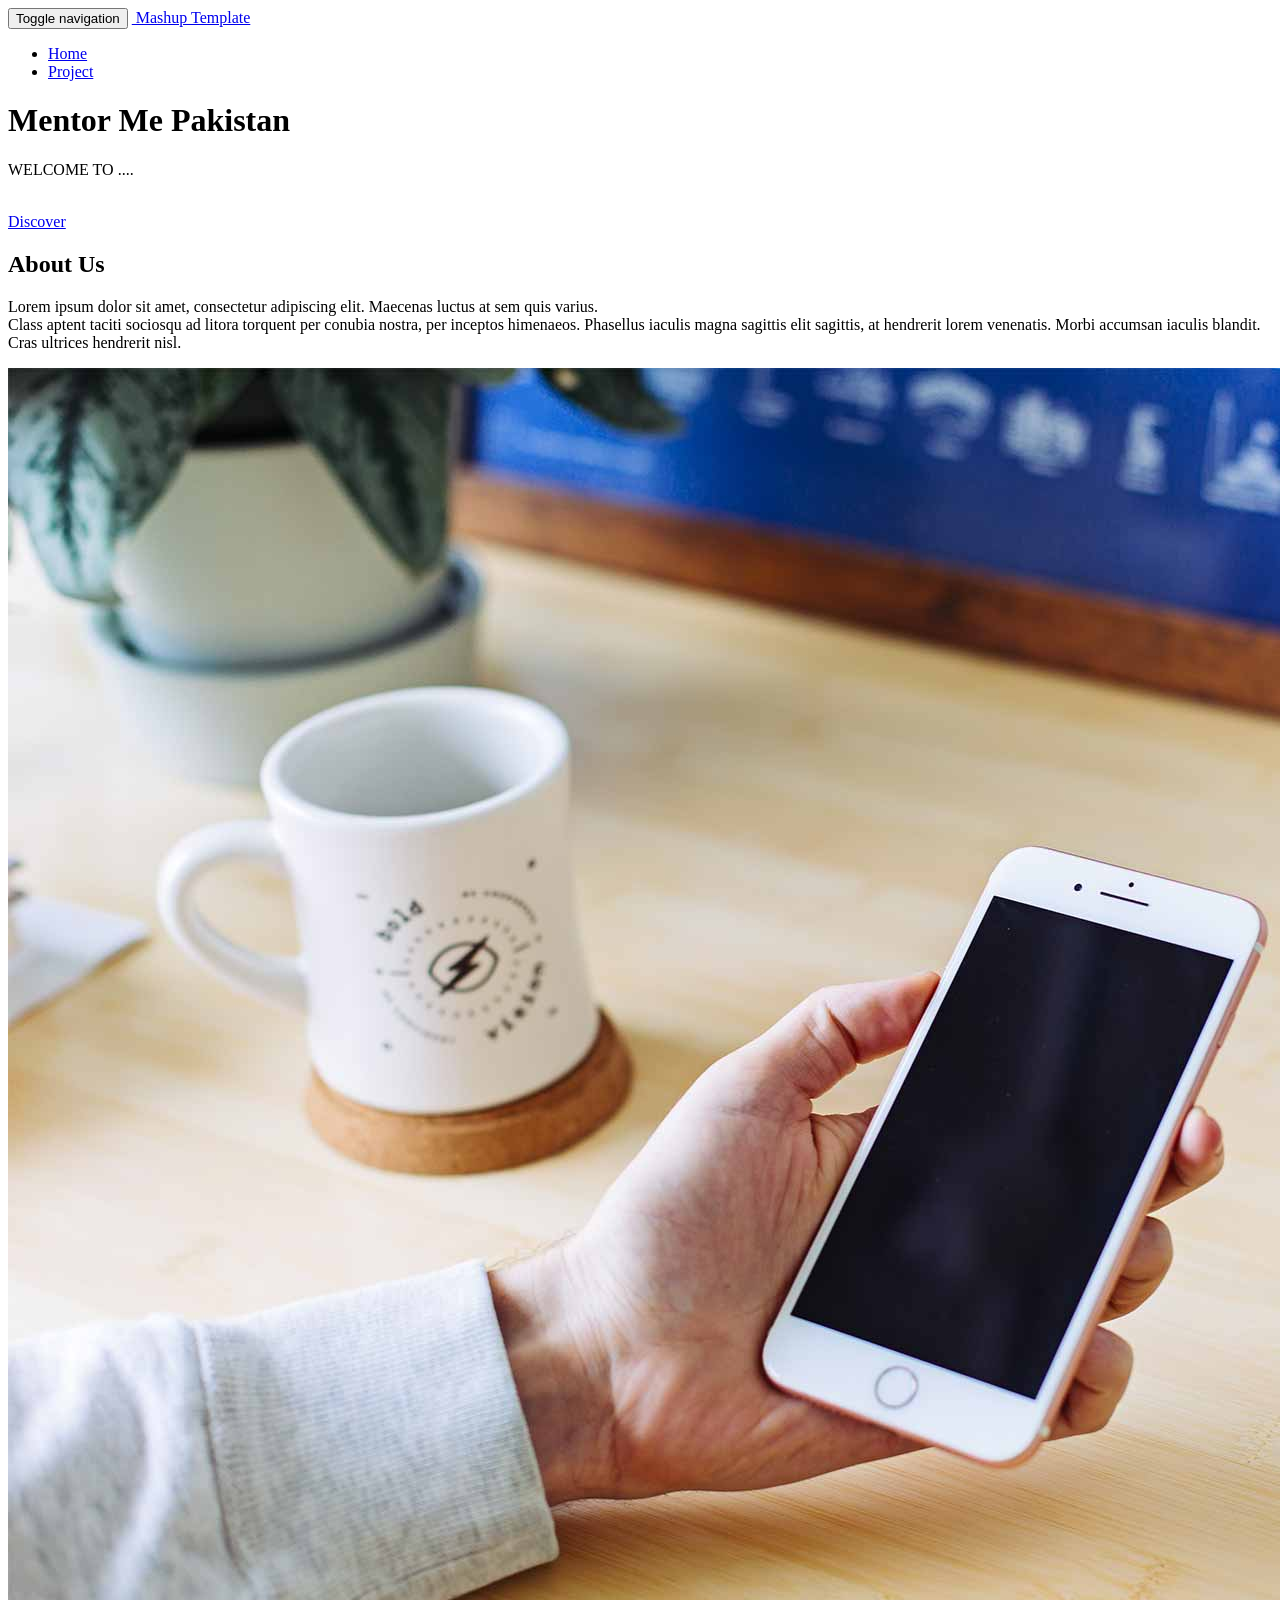
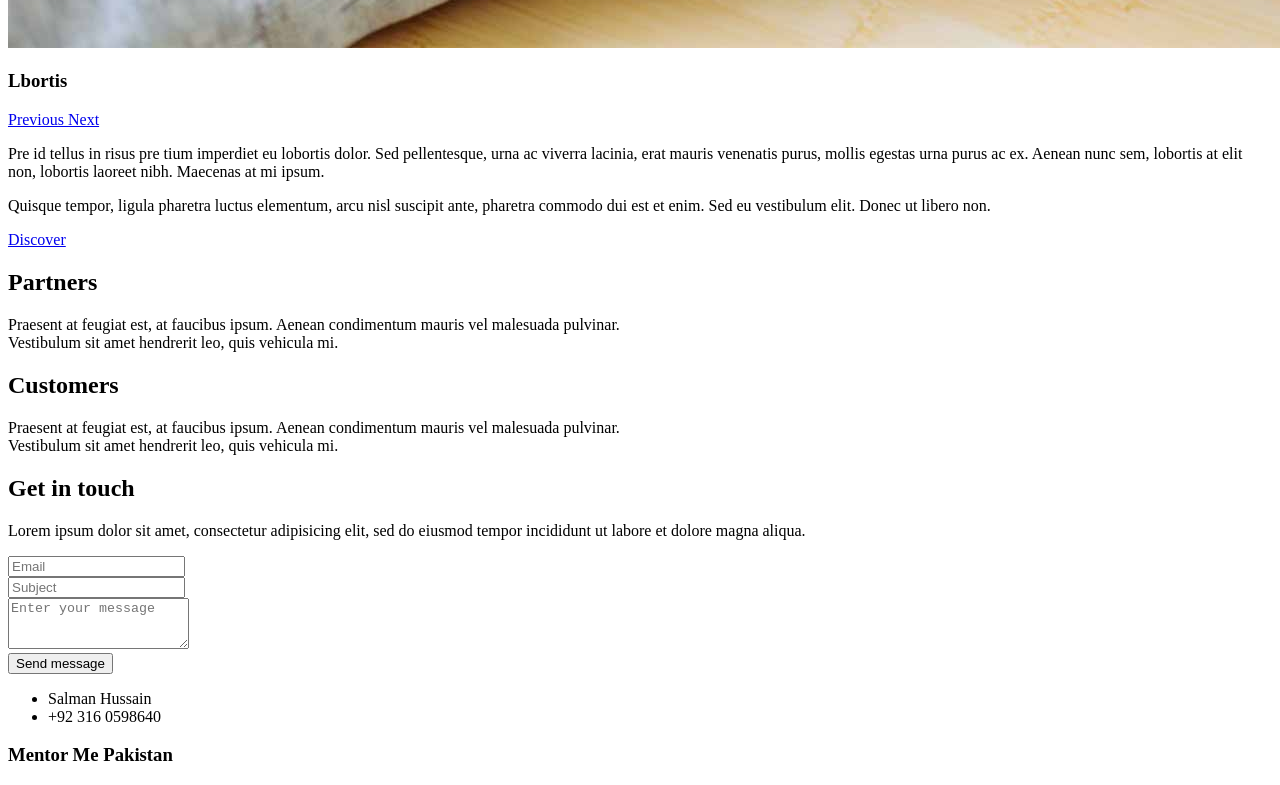
==== commit bbd57de2: "ui changes" ====
--- a/index.html
+++ b/index.html
@@ -2,355 +2,356 @@
 <html lang="en">
 
 <head>
-  <meta charset="UTF-8">
-  <meta content="IE=edge" http-equiv="X-UA-Compatible">
-  <meta content="width=device-width,initial-scale=1" name="viewport">
-  <meta content="description" name="description">
-  <meta name="google" content="notranslate" />
-  <meta content="Mashup templates have been developped by Orson.io team" name="author">
-
-  <!-- Disable tap highlight on IE -->
-  <meta name="msapplication-tap-highlight" content="no">
-  
-  
-  <link rel="apple-touch-icon" sizes="180x180" href="./assets/apple-icon-180x180.png">
-  <link href="./assets/favicon.ico" rel="icon">
-
-  <link href="" rel="stylesheet">
-
-
-  <title>Title page</title>
-
-<link href="./main.550dcf66.css" rel="stylesheet"></head>
-
-<body> <!-- Add your content of header -->
-<header>
-  <nav class="navbar navbar-default active">
-    <div class="container">
-      <div class="navbar-header">
-        <button type="button" class="navbar-toggle collapsed" data-toggle="collapse" data-target="#navbar-collapse" aria-expanded="false">
+    <meta charset="UTF-8">
+    <meta content="IE=edge" http-equiv="X-UA-Compatible">
+    <meta content="width=device-width,initial-scale=1" name="viewport">
+    <meta content="description" name="description">
+    <meta name="google" content="notranslate" />
+    <meta content="Mashup templates have been developped by Orson.io team" name="author">
+
+    <!-- Disable tap highlight on IE -->
+    <meta name="msapplication-tap-highlight" content="no">
+
+
+    <link rel="apple-touch-icon" sizes="180x180" href="./assets/apple-icon-180x180.png">
+    <link href="./assets/favicon.ico" rel="icon">
+
+    <link href="" rel="stylesheet">
+
+
+    <title>Title page</title>
+
+    <link href="./main.550dcf66.css" rel="stylesheet">
+</head>
+
+<body>
+    <!-- Add your content of header -->
+    <header>
+        <nav class="navbar navbar-default active">
+            <div class="container">
+                <div class="navbar-header">
+                    <button type="button" class="navbar-toggle collapsed" data-toggle="collapse" data-target="#navbar-collapse" aria-expanded="false">
           <span class="sr-only">Toggle navigation</span>
           <span class="icon-bar"></span>
           <span class="icon-bar"></span>
           <span class="icon-bar"></span>
         </button>
-        <a class="navbar-brand" href="./index.html" title="">
-          <img src="./assets/images/mashup-icon.svg" class="navbar-logo-img" alt="">
-          Mashup Template
-        </a>
-      </div>
-
-      <div class="collapse navbar-collapse" id="navbar-collapse">
-        <ul class="nav navbar-nav navbar-right">
-          <li><a href="./index.html" title="">Home</a></li>
-          <li><a href="./project.html" title="">Project</a></li>
-          <li>
-            <p>
-              <a href="./components.html" class="btn btn-default navbar-btn" title="">Components</a>
-            </p>
-          </li>
-
-        </ul>
-      </div> 
-    </div>
-  </nav>
-</header>
-
-<!-- Add your site or app content here -->
-  <div class="hero-full-container background-image-container white-text-container">
-    <div class="container">
-      <div class="row">
-        <div class="col-xs-12">
-          <h1>Mountain</h1>
-          <p>WELCOME TO MOUNTAIN WEBSITE. AGENCY IN BERLIN.</p>
-          <br>
-          <a href="./project.html" class="btn btn-default btn-lg" title="">Discover</a>
-        </div>
-      </div>
-    </div>
-  </div>
-
-  <div class="section-container">
-    <div class="container">
-      <div class="row">
-        <div class="col-xs-12 col-md-8 col-md-offset-2">
-          <div class="text-center">
-            <h2>About Us</h2>
-            <p>Lorem ipsum dolor sit amet, consectetur adipiscing elit. Maecenas luctus at sem quis varius. 
-            <br>
-            Class aptent taciti sociosqu ad litora torquent per conubia nostra, per inceptos himenaeos. Phasellus iaculis magna sagittis elit sagittis, at hendrerit lorem venenatis. Morbi accumsan iaculis blandit. Cras ultrices hendrerit nisl.</p>
-          </div>
-       </div>
-      </div>
-    </div>
-  </div>
-
-  <div class="section-container">
-    <div class="container">
-      <div class="row">      
-          <div class="col-xs-12">
-
-
-            <div id="carousel-example-generic" class="carousel carousel-fade slide" data-ride="carousel">
-                
-                <div class="carousel-inner" role="listbox">
-
-                    <div class="item active">
-                        <img class="img-responsive" src="./assets/images/img-06.jpg" alt="First slide">
-                        <div class="carousel-caption card-shadow reveal">
-                          
-                          <h3>Moon</h3>
-                          <a class="left carousel-control" href="#carousel-example-generic" role="button" data-slide="prev">
-                            <i class="fa fa-chevron-left" aria-hidden="true"></i>
-                            <span class="sr-only">Previous</span>
-                          </a>
-                          <a class="right carousel-control" href="#carousel-example-generic" role="button" data-slide="next">
-                            <i class="fa fa-chevron-right" aria-hidden="true"></i>
-                            <span class="sr-only">Next</span>
-                          </a>
-                          <p>
-                            Sed id tellus in risus pre
-                            tium imperdiet eu lobortis dolor. Sed pellentesque, urna ac viverra lacinia, erat mauris venenatis purus, mollis egestas urna purus ac ex.
-                            Aenean nunc sem, lobortis at elit non, lobortis laoreet nibh. Maecenas at mi ipsum.
-                          </p>
-                          
-                          <p>
-                            Quisque tempor, ligula pharetra luctus elementum, arcu nisl suscipit ante, pharetra commodo dui est et enim. Sed eu vestibulum elit. Donec ut libero non.
-                          </p>
-                          <a href="./project.html" class="btn btn-primary" title="">
+                    <a class="navbar-brand" href="./index.html" title="">
+                        <img src="./assets/images/mashup-icon.svg" class="navbar-logo-img" alt=""> Mashup Template
+                    </a>
+                </div>
+
+                <div class="collapse navbar-collapse" id="navbar-collapse">
+                    <ul class="nav navbar-nav navbar-right">
+                        <li><a href="./index.html" title="">Home</a></li>
+                        <li><a href="./project.html" title="">Project</a></li>
+                        <!-- <li>
+                            <p>
+                                <a href="./components.html" class="btn btn-default navbar-btn" title="">Components</a>
+                            </p>
+                        </li> -->
+
+                    </ul>
+                </div>
+            </div>
+        </nav>
+    </header>
+
+    <!-- Add your site or app content here -->
+    <div class="hero-full-container background-image-container white-text-container">
+        <div class="container">
+            <div class="row">
+                <div class="col-xs-12">
+                    <h1>Mentor Me Pakistan</h1>
+                    <p>WELCOME TO ....</p>
+                    <br>
+                    <a href="./project.html" class="btn btn-default btn-lg" title="">Discover</a>
+                </div>
+            </div>
+        </div>
+    </div>
+
+    <div class="section-container">
+        <div class="container">
+            <div class="row">
+                <div class="col-xs-12 col-md-8 col-md-offset-2">
+                    <div class="text-center">
+                        <h2>About Us</h2>
+                        <p>Lorem ipsum dolor sit amet, consectetur adipiscing elit. Maecenas luctus at sem quis varius.
+                            <br> Class aptent taciti sociosqu ad litora torquent per conubia nostra, per inceptos himenaeos. Phasellus iaculis magna sagittis elit sagittis, at hendrerit lorem venenatis. Morbi accumsan iaculis blandit. Cras ultrices hendrerit
+                            nisl.
+                        </p>
+                    </div>
+                </div>
+            </div>
+        </div>
+    </div>
+
+    <div class="section-container">
+        <div class="container">
+            <div class="row">
+                <div class="col-xs-12">
+
+
+                    <div id="carousel-example-generic" class="carousel carousel-fade slide" data-ride="carousel">
+
+                        <div class="carousel-inner" role="listbox">
+                            <!-- 
+                            <div class="item active">
+                                <img class="img-responsive" src="./assets/images/img-06.jpg" alt="First slide">
+                                <div class="carousel-caption card-shadow reveal">
+
+                                    <h3>Moon</h3>
+                                    <a class="left carousel-control" href="#carousel-example-generic" role="button" data-slide="prev">
+                                        <i class="fa fa-chevron-left" aria-hidden="true"></i>
+                                        <span class="sr-only">Previous</span>
+                                    </a>
+                                    <a class="right carousel-control" href="#carousel-example-generic" role="button" data-slide="next">
+                                        <i class="fa fa-chevron-right" aria-hidden="true"></i>
+                                        <span class="sr-only">Next</span>
+                                    </a>
+                                    <p>
+                                        Sed id tellus in risus pre tium imperdiet eu lobortis dolor. Sed pellentesque, urna ac viverra lacinia, erat mauris venenatis purus, mollis egestas urna purus ac ex. Aenean nunc sem, lobortis at elit non, lobortis laoreet nibh. Maecenas at mi ipsum.
+                                    </p>
+
+                                    <p>
+                                        Quisque tempor, ligula pharetra luctus elementum, arcu nisl suscipit ante, pharetra commodo dui est et enim. Sed eu vestibulum elit. Donec ut libero non.
+                                    </p>
+                                    <a href="./project.html" class="btn btn-primary" title="">
                             Discover
                           </a>
-                        </div>
-                    </div>
-                    <div class="item">
-                        <img class="img-responsive" src="./assets/images/img-07.jpg" alt="First slide">
-                        <div class="carousel-caption card-shadow reveal">
-
-                          <h3>Lbortis</h3>
-                            <a class="left carousel-control" href="#carousel-example-generic" role="button" data-slide="prev">
-                              <i class="fa fa-chevron-left" aria-hidden="true"></i>
-                              <span class="sr-only">Previous</span>
-                            </a>
-                            <a class="right carousel-control" href="#carousel-example-generic" role="button" data-slide="next">
-                              <i class="fa fa-chevron-right" aria-hidden="true"></i>
-                              <span class="sr-only">Next</span>
-                            </a>
-                          <p>
-                            Pre id tellus in risus pre
-                            tium imperdiet eu lobortis dolor. Sed pellentesque, urna ac viverra lacinia, erat mauris venenatis purus, mollis egestas urna purus ac ex.
-                            Aenean nunc sem, lobortis at elit non, lobortis laoreet nibh. Maecenas at mi ipsum.
-                          </p>
-                          
-                          <p>
-                            Quisque tempor, ligula pharetra luctus elementum, arcu nisl suscipit ante, pharetra commodo dui est et enim. Sed eu vestibulum elit. Donec ut libero non.
-                          </p>
-                          <a href="./project.html" class="btn btn-primary" title="">
+                                </div>
+                            </div> -->
+                            <div class="item">
+                                <img class="img-responsive" src="./assets/images/img-07.jpg" alt="First slide">
+                                <div class="carousel-caption card-shadow reveal">
+
+                                    <h3>Lbortis</h3>
+                                    <a class="left carousel-control" href="#carousel-example-generic" role="button" data-slide="prev">
+                                        <i class="fa fa-chevron-left" aria-hidden="true"></i>
+                                        <span class="sr-only">Previous</span>
+                                    </a>
+                                    <a class="right carousel-control" href="#carousel-example-generic" role="button" data-slide="next">
+                                        <i class="fa fa-chevron-right" aria-hidden="true"></i>
+                                        <span class="sr-only">Next</span>
+                                    </a>
+                                    <p>
+                                        Pre id tellus in risus pre tium imperdiet eu lobortis dolor. Sed pellentesque, urna ac viverra lacinia, erat mauris venenatis purus, mollis egestas urna purus ac ex. Aenean nunc sem, lobortis at elit non, lobortis laoreet nibh. Maecenas at mi ipsum.
+                                    </p>
+
+                                    <p>
+                                        Quisque tempor, ligula pharetra luctus elementum, arcu nisl suscipit ante, pharetra commodo dui est et enim. Sed eu vestibulum elit. Donec ut libero non.
+                                    </p>
+                                    <a href="./project.html" class="btn btn-primary" title="">
                             Discover
                           </a>
+                                </div>
+                            </div>
                         </div>
-                    </div>
-                </div>
-               
-            </div>
-
-           
-          </div>
-          
-        </div>  
-      
-    </div>
-  </div>
-
-  <div class="section-container">
-    <div class="container text-center">
-      <div class="row section-container-spacer">
-        <div class="col-xs-12 col-md-12">
-          <h2>Partners</h2>
-          <p>Praesent at feugiat est, at faucibus ipsum. Aenean condimentum mauris vel malesuada pulvinar. <br>Vestibulum sit amet hendrerit leo, quis vehicula mi.</p>
-        </div>  
-      </div>
-      <div class="row">
-        <div class="col-xs-12 col-md-4">
-          <img src="./assets/images/profil-01.jpg" alt="" class="reveal img-responsive reveal-content image-center">
-          <h3>John Snow</h3>
-          <h4>UX designer</h4>
-          <p>Sed elementum vehicula nisl, a egestas velit rhoncus nec.Cras vel sapien tincidunt, lacinia risus vel, imperdiet neque.</p>
-          <p>
-            <a href="https://facebook.com/" class="social-round-icon fa-icon" title="">
-              <i class="fa fa-facebook" aria-hidden="true"></i>
-            </a>
-            <a href="https://twitter.com/" class="social-round-icon fa-icon" title="">
-              <i class="fa fa-twitter" aria-hidden="true"></i>
-            </a>
-            <a href="https://www.linkedin.com/" class="social-round-icon fa-icon" title="">
-              <i class="fa fa-linkedin" aria-hidden="true"></i>
-            </a>
-          </p>
-        </div>
-       
-        <div class="col-xs-12 col-md-4">
-          <img src="./assets/images/profil-02.jpg" alt="" class="reveal img-responsive reveal-content image-center">
-          <h3>Sansa Stark</h3>
-          <h4>UI designer</h4>
-          <p>Praesent at feugiat est, at faucibus ipsum. Aenean condimentum mauris vel malesuadav pulvinar. Vestibulum sit amet hendrerit leo, quis vehicula mi.</p>
-          <p>
-            <a href="https://facebook.com/" class="social-round-icon fa-icon" title="">
-              <i class="fa fa-facebook" aria-hidden="true"></i>
-            </a>
-            <a href="https://twitter.com/" class="social-round-icon fa-icon" title="">
-              <i class="fa fa-twitter" aria-hidden="true"></i>
-            </a>
-            <a href="https://www.linkedin.com/" class="social-round-icon fa-icon" title="">
-              <i class="fa fa-linkedin" aria-hidden="true"></i>
-            </a>
-          </p>
-        </div>
-        <div class="col-xs-12 col-md-4">
-          <img src="./assets/images/profil-03.jpg" alt="" class="reveal img-responsive reveal-content image-center">
-          <h3>Gregor Clegane</h3>
-          <h4>Developer</h4>
-          <p>Busce rutrum nisi non dui placerat sodales. Vivamus feugiat rutrum malesuada. Nulla volutpat sapien ac gravida varius</p>
-          <p>
-            <a href="https://facebook.com/" class="social-round-icon fa-icon" title="">
-              <i class="fa fa-facebook" aria-hidden="true"></i>
-            </a>
-            <a href="https://twitter.com/" class="social-round-icon fa-icon" title="">
-              <i class="fa fa-twitter" aria-hidden="true"></i>
-            </a>
-            <a href="https://www.linkedin.com/" class="social-round-icon fa-icon" title="">
-              <i class="fa fa-linkedin" aria-hidden="true"></i>
-            </a>
-          </p>
-        </div>
-      </div>
-    </div>
-  </div>
-
-  <div class="section-container">
-    <div class="container text-center">
-      <div class="row section-container-spacer">
-        <div class="col-xs-12 col-md-12">
-          <h2 class="text-center">Customers</h2>
-          <p>Praesent at feugiat est, at faucibus ipsum. Aenean condimentum mauris vel malesuada pulvinar. <br>Vestibulum sit amet hendrerit leo, quis vehicula mi.</p>
-        </div>  
-      </div>
-      <div class="row">
-        <div class="col-xs-12 col-md-4">
-          <img src="./assets/images/logo-01.png" alt="" class="img-responsive reveal-content image-center">
-
-        </div>
-       
-        <div class="col-xs-12 col-md-4">
-          <img src="./assets/images/logo-02.png" alt="" class="img-responsive reveal-content image-center">
-        </div>
-        <div class="col-xs-12 col-md-4">
-          <img src="./assets/images/logo-03.png" alt="" class="img-responsive reveal-content image-center">
-        </div>
-      </div>
-    </div>
-  </div>
- 
- 
-  <div class="section-container contact-container">
-    <div class="container">
-      <div class="row">
-        <div class="col-xs-12 col-md-12">
-          <div class="section-container-spacer">
-            <h2 class="text-center">Get in touch</h2>
-            <p class="text-center">Lorem ipsum dolor sit amet, consectetur adipisicing elit, sed do eiusmod
-            tempor incididunt ut labore et dolore magna aliqua.</p>
-          </div>
-          <div class="card-container">
-            <div class="card card-shadow col-xs-10 col-xs-offset-1 col-md-8 col-md-offset-2 reveal">
-              <form action="" class="reveal-content">
-                <div class="row">
-                  <div class="col-md-7">
-                    <div class="form-group">
-                      <input type="email" class="form-control" id="email" placeholder="Email">
-                    </div>
-                    <div class="form-group">
-                      <input type="text" class="form-control" id="subject" placeholder="Subject">
-                    </div>
-                    <div class="form-group">
-                      <textarea class="form-control" rows="3" placeholder="Enter your message"></textarea>
-                    </div>
-                    <button type="submit" class="btn btn-primary">Send message</button>
-                  </div>
-                  <div class="col-md-5">
-                    <ul class="list-unstyled address-container">
-                      <li>
-                        <span class="fa-icon">
+
+                    </div>
+
+
+                </div>
+
+            </div>
+
+        </div>
+    </div>
+
+    <div class="section-container">
+        <div class="container text-center">
+            <div class="row section-container-spacer">
+                <div class="col-xs-12 col-md-12">
+                    <h2>Partners</h2>
+                    <p>Praesent at feugiat est, at faucibus ipsum. Aenean condimentum mauris vel malesuada pulvinar. <br>Vestibulum sit amet hendrerit leo, quis vehicula mi.</p>
+                </div>
+            </div>
+            <!-- <div class="row">
+                <div class="col-xs-12 col-md-4">
+                    <img src="./assets/images/profil-01.jpg" alt="" class="reveal img-responsive reveal-content image-center">
+                    <h3>John Snow</h3>
+                    <h4>UX designer</h4>
+                    <p>Sed elementum vehicula nisl, a egestas velit rhoncus nec.Cras vel sapien tincidunt, lacinia risus vel, imperdiet neque.</p>
+                    <p>
+                        <a href="https://facebook.com/" class="social-round-icon fa-icon" title="">
+                            <i class="fa fa-facebook" aria-hidden="true"></i>
+                        </a>
+                        <a href="https://twitter.com/" class="social-round-icon fa-icon" title="">
+                            <i class="fa fa-twitter" aria-hidden="true"></i>
+                        </a>
+                        <a href="https://www.linkedin.com/" class="social-round-icon fa-icon" title="">
+                            <i class="fa fa-linkedin" aria-hidden="true"></i>
+                        </a>
+                    </p>
+                </div>
+
+                <div class="col-xs-12 col-md-4">
+                    <img src="./assets/images/profil-02.jpg" alt="" class="reveal img-responsive reveal-content image-center">
+                    <h3>Sansa Stark</h3>
+                    <h4>UI designer</h4>
+                    <p>Praesent at feugiat est, at faucibus ipsum. Aenean condimentum mauris vel malesuadav pulvinar. Vestibulum sit amet hendrerit leo, quis vehicula mi.</p>
+                    <p>
+                        <a href="https://facebook.com/" class="social-round-icon fa-icon" title="">
+                            <i class="fa fa-facebook" aria-hidden="true"></i>
+                        </a>
+                        <a href="https://twitter.com/" class="social-round-icon fa-icon" title="">
+                            <i class="fa fa-twitter" aria-hidden="true"></i>
+                        </a>
+                        <a href="https://www.linkedin.com/" class="social-round-icon fa-icon" title="">
+                            <i class="fa fa-linkedin" aria-hidden="true"></i>
+                        </a>
+                    </p>
+                </div>
+                <div class="col-xs-12 col-md-4">
+                    <img src="./assets/images/profil-03.jpg" alt="" class="reveal img-responsive reveal-content image-center">
+                    <h3>Gregor Clegane</h3>
+                    <h4>Developer</h4>
+                    <p>Busce rutrum nisi non dui placerat sodales. Vivamus feugiat rutrum malesuada. Nulla volutpat sapien ac gravida varius</p>
+                    <p>
+                        <a href="https://facebook.com/" class="social-round-icon fa-icon" title="">
+                            <i class="fa fa-facebook" aria-hidden="true"></i>
+                        </a>
+                        <a href="https://twitter.com/" class="social-round-icon fa-icon" title="">
+                            <i class="fa fa-twitter" aria-hidden="true"></i>
+                        </a>
+                        <a href="https://www.linkedin.com/" class="social-round-icon fa-icon" title="">
+                            <i class="fa fa-linkedin" aria-hidden="true"></i>
+                        </a>
+                    </p>
+                </div>
+            </div> -->
+        </div>
+    </div>
+
+    <div class="section-container">
+        <div class="container text-center">
+            <div class="row section-container-spacer">
+                <div class="col-xs-12 col-md-12">
+                    <h2 class="text-center">Customers</h2>
+                    <p>Praesent at feugiat est, at faucibus ipsum. Aenean condimentum mauris vel malesuada pulvinar. <br>Vestibulum sit amet hendrerit leo, quis vehicula mi.</p>
+                </div>
+            </div>
+            <!-- <div class="row">
+                <div class="col-xs-12 col-md-4">
+                    <img src="./assets/images/logo-01.png" alt="" class="img-responsive reveal-content image-center">
+
+                </div>
+
+                <div class="col-xs-12 col-md-4">
+                    <img src="./assets/images/logo-02.png" alt="" class="img-responsive reveal-content image-center">
+                </div>
+                <div class="col-xs-12 col-md-4">
+                    <img src="./assets/images/logo-03.png" alt="" class="img-responsive reveal-content image-center">
+                </div>
+            </div> -->
+        </div>
+    </div>
+
+
+    <div class="section-container contact-container">
+        <div class="container">
+            <div class="row">
+                <div class="col-xs-12 col-md-12">
+                    <div class="section-container-spacer">
+                        <h2 class="text-center">Get in touch</h2>
+                        <p class="text-center">Lorem ipsum dolor sit amet, consectetur adipisicing elit, sed do eiusmod tempor incididunt ut labore et dolore magna aliqua.</p>
+                    </div>
+                    <div class="card-container">
+                        <div class="card card-shadow col-xs-10 col-xs-offset-1 col-md-8 col-md-offset-2 reveal">
+                            <form action="" class="reveal-content">
+                                <div class="row">
+                                    <div class="col-md-7">
+                                        <div class="form-group">
+                                            <input type="email" class="form-control" id="email" placeholder="Email">
+                                        </div>
+                                        <div class="form-group">
+                                            <input type="text" class="form-control" id="subject" placeholder="Subject">
+                                        </div>
+                                        <div class="form-group">
+                                            <textarea class="form-control" rows="3" placeholder="Enter your message"></textarea>
+                                        </div>
+                                        <button type="submit" class="btn btn-primary">Send message</button>
+                                    </div>
+                                    <div class="col-md-5">
+                                        <ul class="list-unstyled address-container">
+
+                                            <li>
+                                                <span class="fa-icon">
+                          <!-- <i class="fa fa fa-map-o" aria-hidden="true"></i> -->
+                        </span> Salman Hussain
+                                            </li>
+                                            <li>
+                                                <span class="fa-icon">
                           <i class="fa fa-phone" aria-hidden="true"></i>
-                        </span>
-                        + 33 9 07 45 12 65
-                      </li>
-                      <li>
-                        <span class="fa-icon">
+                        </span> +92 316 0598640
+                                            </li>
+                                            <!-- <li>
+                                                <span class="fa-icon">
                           <i class="fa fa fa-map-o" aria-hidden="true"></i>
-                        </span>
-                        42 rue Moulbert 75016 Paris
-                      </li>
-                    </ul>
-                  </div>
-                </div>
-              </form>
-            </div>
-            <div class="card-image col-xs-12" style="background-image: url('/assets/images/img-01.jpg')">
-            </div>
-          </div>
-        </div>  
-      </div>
-    </div>
-  </div>
-
-<script>
-  document.addEventListener("DOMContentLoaded", function (event) {
-    navbarFixedTopAnimation();
-  });
-</script>
-
-<footer class="footer-container white-text-container">
-  <div class="container">
-    <div class="row">
-
-     
-      <div class="col-xs-12">
-        <h3>Mountain</h3>
-
-        <div class="row">
-          <div class="col-xs-12 col-sm-7">
-            <p><small>Website created with <a href="http://www.mashup-template.com/" title="Create website with free html template">Mashup Template</a>/<a href="https://www.unsplash.com/" title="Beautiful Free Images">Unsplash</a></small>
-            </p>
-          </div>
-          <div class="col-xs-12 col-sm-5">
-            <p class="text-right">
-              <a href="https://facebook.com/" class="social-round-icon white-round-icon fa-icon" title="">
-                <i class="fa fa-facebook" aria-hidden="true"></i>
-              </a>
-              <a href="https://twitter.com/" class="social-round-icon white-round-icon fa-icon" title="">
-                <i class="fa fa-twitter" aria-hidden="true"></i>
-              </a>
-              <a href="https://www.linkedin.com/" class="social-round-icon white-round-icon fa-icon" title="">
-                <i class="fa fa-linkedin" aria-hidden="true"></i>
-              </a>
-            </p>
-          </div>
-        </div>
-        
-        
-      </div>
-    </div>
-  </div>
-</footer>
-
-<script>
-  document.addEventListener("DOMContentLoaded", function (event) {
-    navActivePage();
-    scrollRevelation('.reveal');
-  });
-</script>
-
-<!-- Google Analytics: change UA-XXXXX-X to be your site's ID 
+                        </span> 42 rue Moulbert 75016 Paris
+                                            </li> -->
+                                        </ul>
+                                    </div>
+                                </div>
+                            </form>
+                        </div>
+                        <!-- <div class="card-image col-xs-12" style="background-image: url('/assets/images/img-01.jpg')">
+                        </div> -->
+                    </div>
+                </div>
+            </div>
+        </div>
+    </div>
+
+    <script>
+        document.addEventListener("DOMContentLoaded", function(event) {
+            navbarFixedTopAnimation();
+        });
+    </script>
+
+    <footer class="footer-container white-text-container">
+        <div class="container">
+            <div class="row">
+
+
+                <div class="col-xs-12">
+                    <h3>Mentor Me Pakistan</h3>
+
+                    <div class="row">
+                        <div class="col-xs-12 col-sm-7">
+                            <!-- <p><small>Website created with <a href="http://www.mashup-template.com/" title="Create website with free html template">Mashup Template</a>/<a href="https://www.unsplash.com/" title="Beautiful Free Images">Unsplash</a></small>
+                            </p> -->
+                        </div>
+                        <div class="col-xs-12 col-sm-5">
+                            <p class="text-right">
+                                <a href="https://facebook.com/" class="social-round-icon white-round-icon fa-icon" title="">
+                                    <i class="fa fa-facebook" aria-hidden="true"></i>
+                                </a>
+                                <a href="https://twitter.com/" class="social-round-icon white-round-icon fa-icon" title="">
+                                    <i class="fa fa-twitter" aria-hidden="true"></i>
+                                </a>
+                                <a href="https://www.linkedin.com/" class="social-round-icon white-round-icon fa-icon" title="">
+                                    <i class="fa fa-linkedin" aria-hidden="true"></i>
+                                </a>
+                            </p>
+                        </div>
+                    </div>
+
+
+                </div>
+            </div>
+        </div>
+    </footer>
+
+    <script>
+        document.addEventListener("DOMContentLoaded", function(event) {
+            navActivePage();
+            scrollRevelation('.reveal');
+        });
+    </script>
+
+    <!-- Google Analytics: change UA-XXXXX-X to be your site's ID 
 
 <script>
   (function (i, s, o, g, r, a, m) {
@@ -363,6 +364,8 @@
   ga('send', 'pageview');
 </script>
 
---> <script type="text/javascript" src="./main.0cf8b554.js"></script></body>
+-->
+    <script type="text/javascript" src="./main.0cf8b554.js"></script>
+</body>
 
 </html>
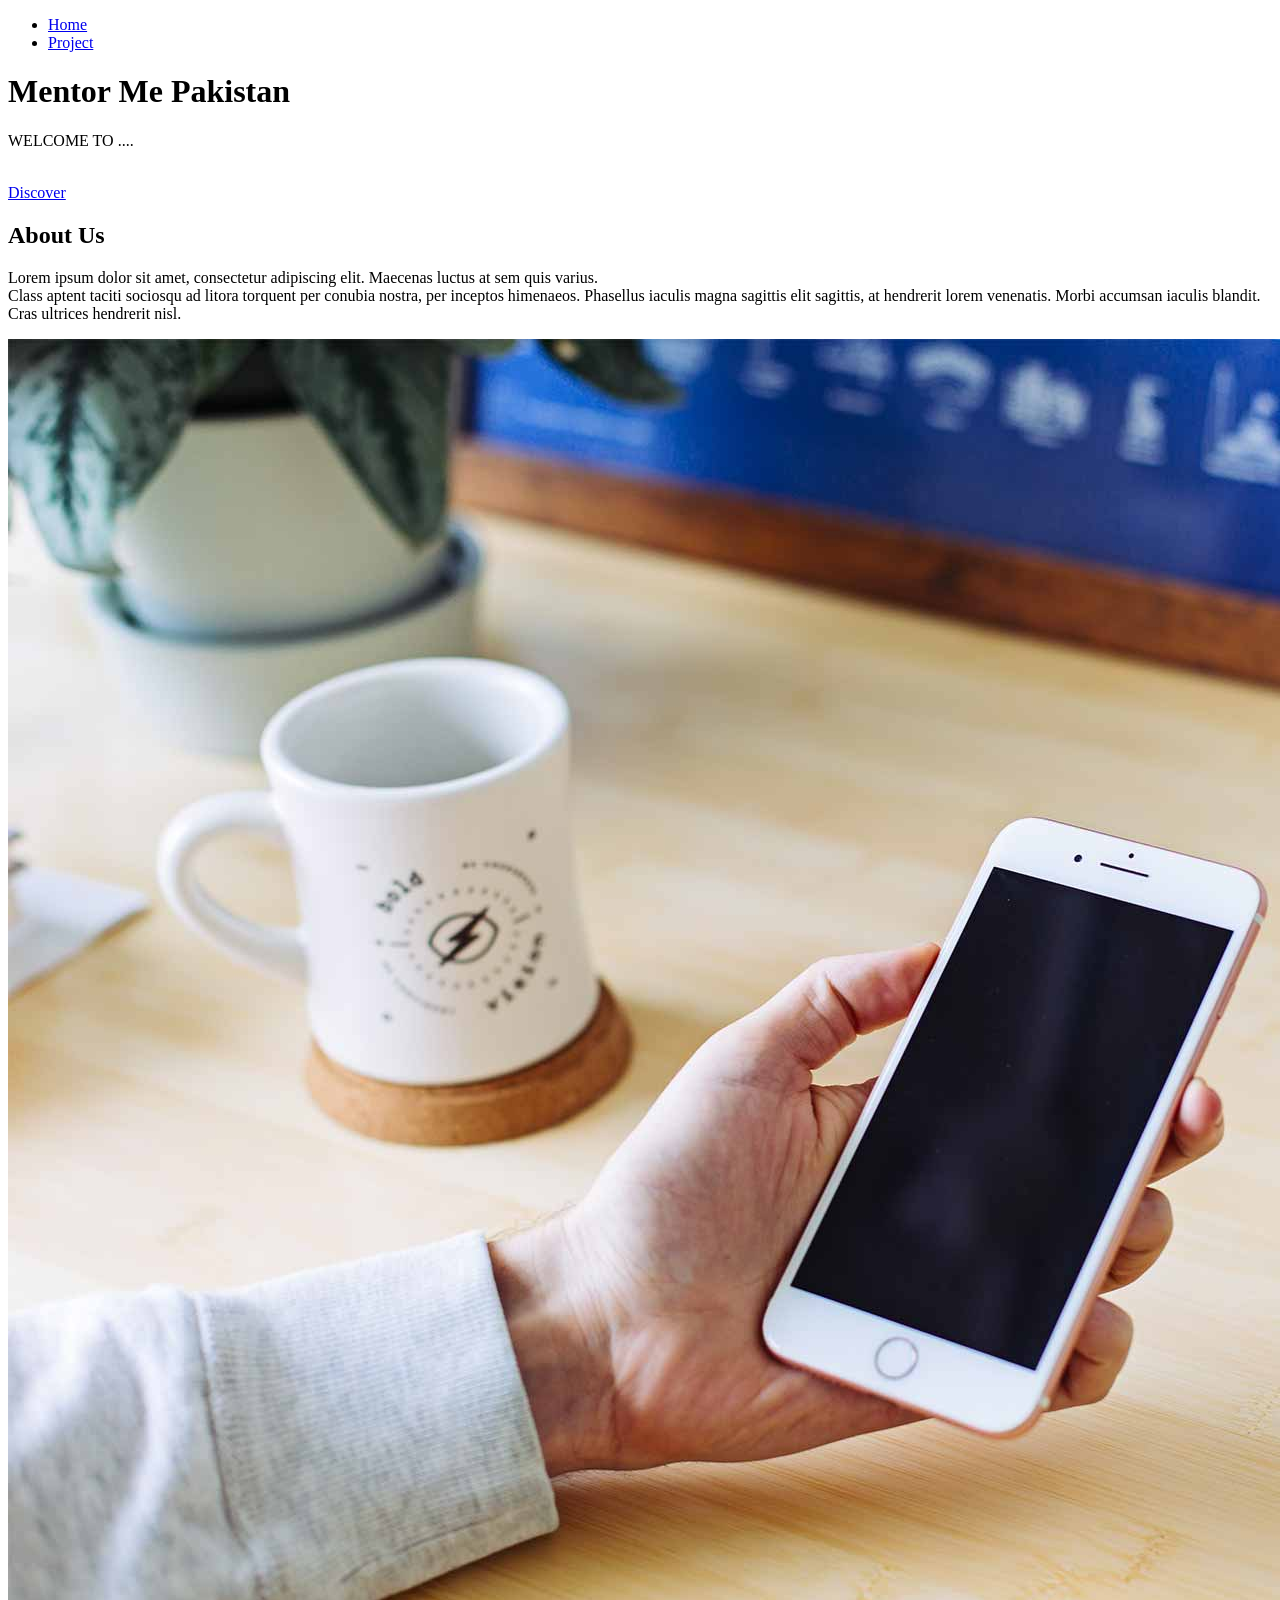
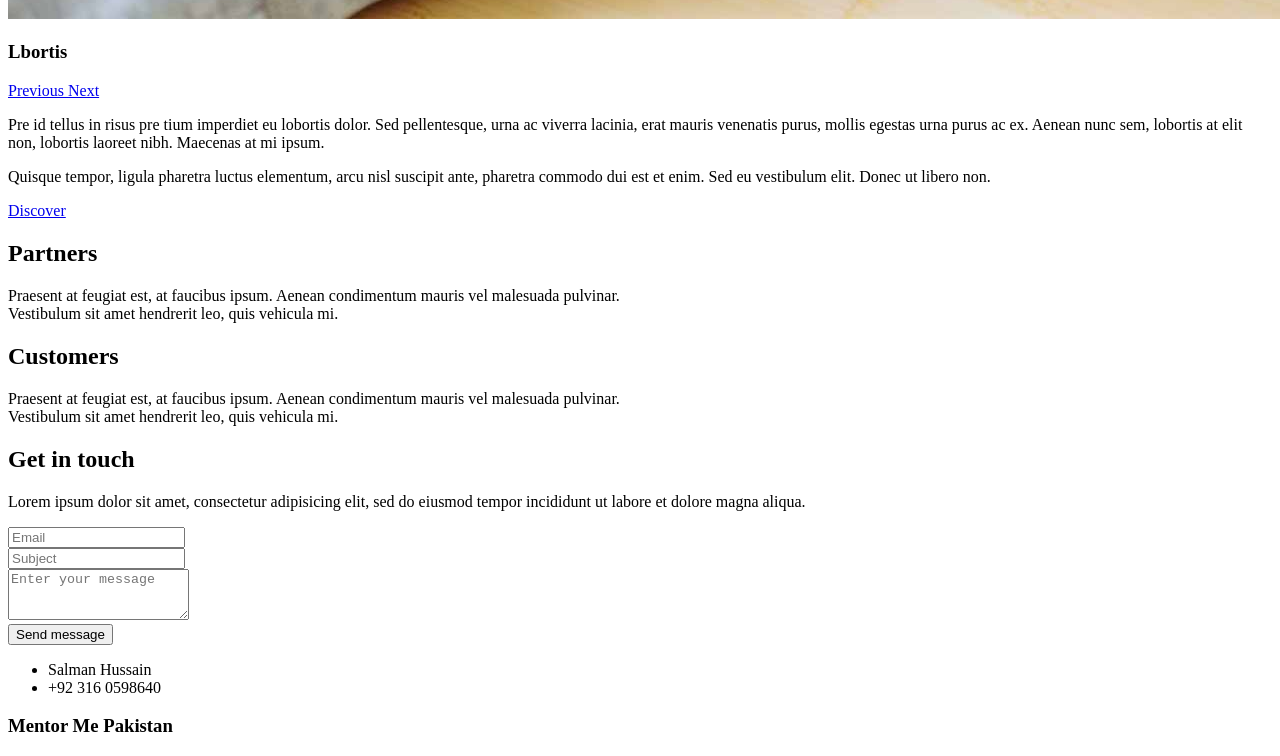
==== commit c0fb5ac8: "chnages  ui 2" ====
--- a/index.html
+++ b/index.html
@@ -29,7 +29,7 @@
     <header>
         <nav class="navbar navbar-default active">
             <div class="container">
-                <div class="navbar-header">
+                <!-- <div class="navbar-header">
                     <button type="button" class="navbar-toggle collapsed" data-toggle="collapse" data-target="#navbar-collapse" aria-expanded="false">
           <span class="sr-only">Toggle navigation</span>
           <span class="icon-bar"></span>
@@ -39,7 +39,7 @@
                     <a class="navbar-brand" href="./index.html" title="">
                         <img src="./assets/images/mashup-icon.svg" class="navbar-logo-img" alt=""> Mashup Template
                     </a>
-                </div>
+                </div> -->
 
                 <div class="collapse navbar-collapse" id="navbar-collapse">
                     <ul class="nav navbar-nav navbar-right">
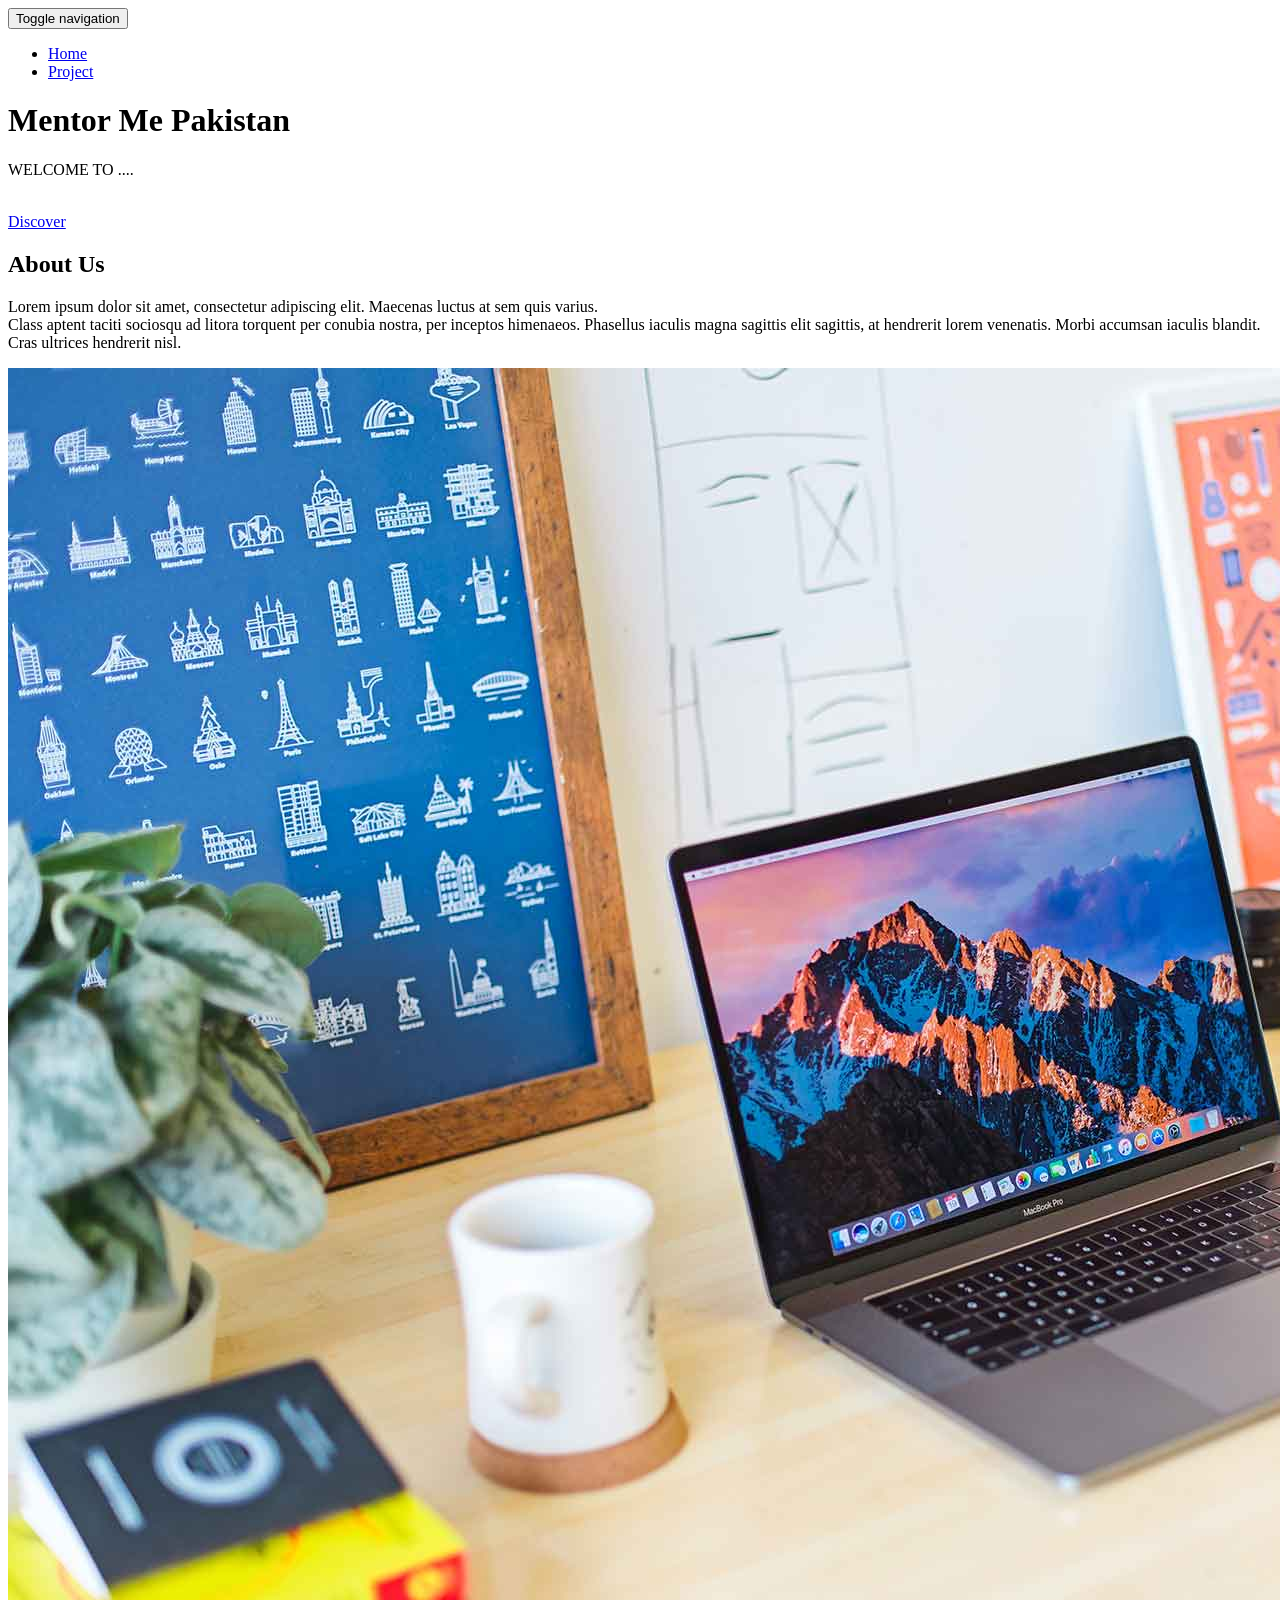
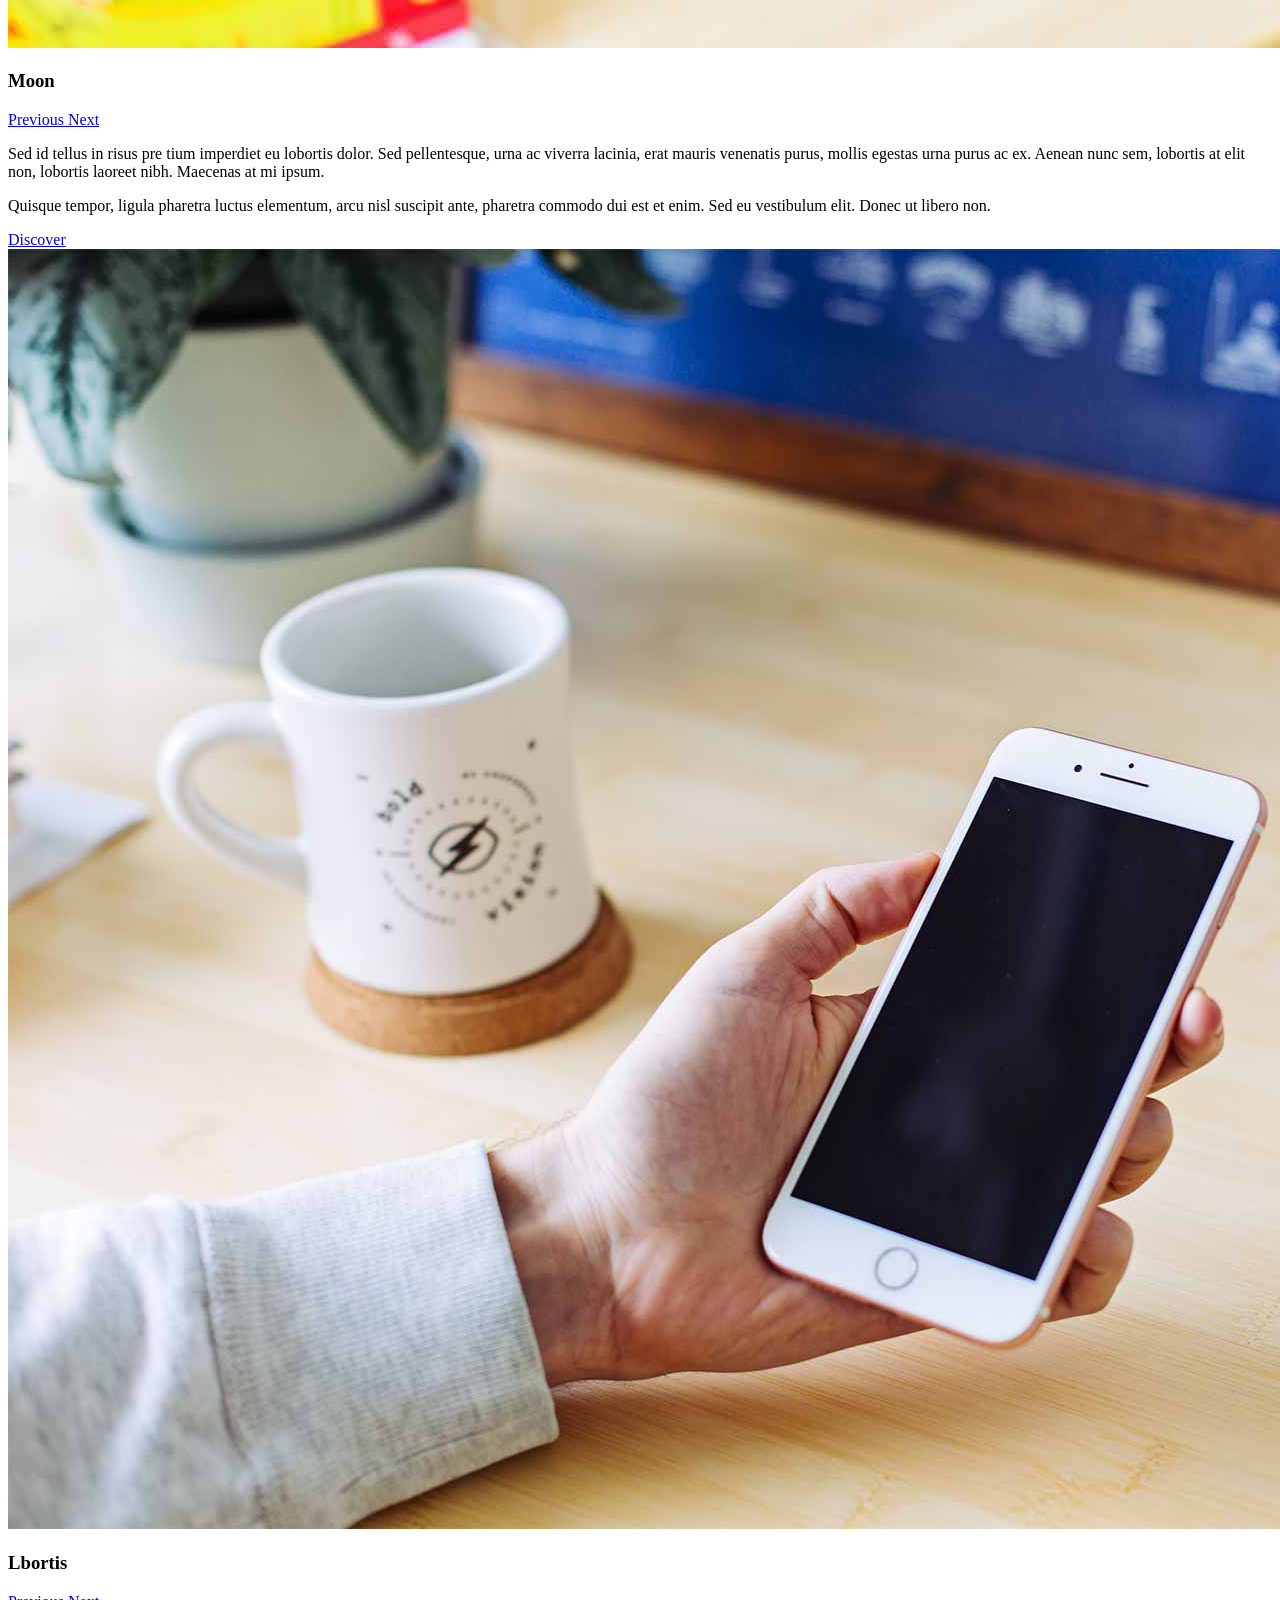
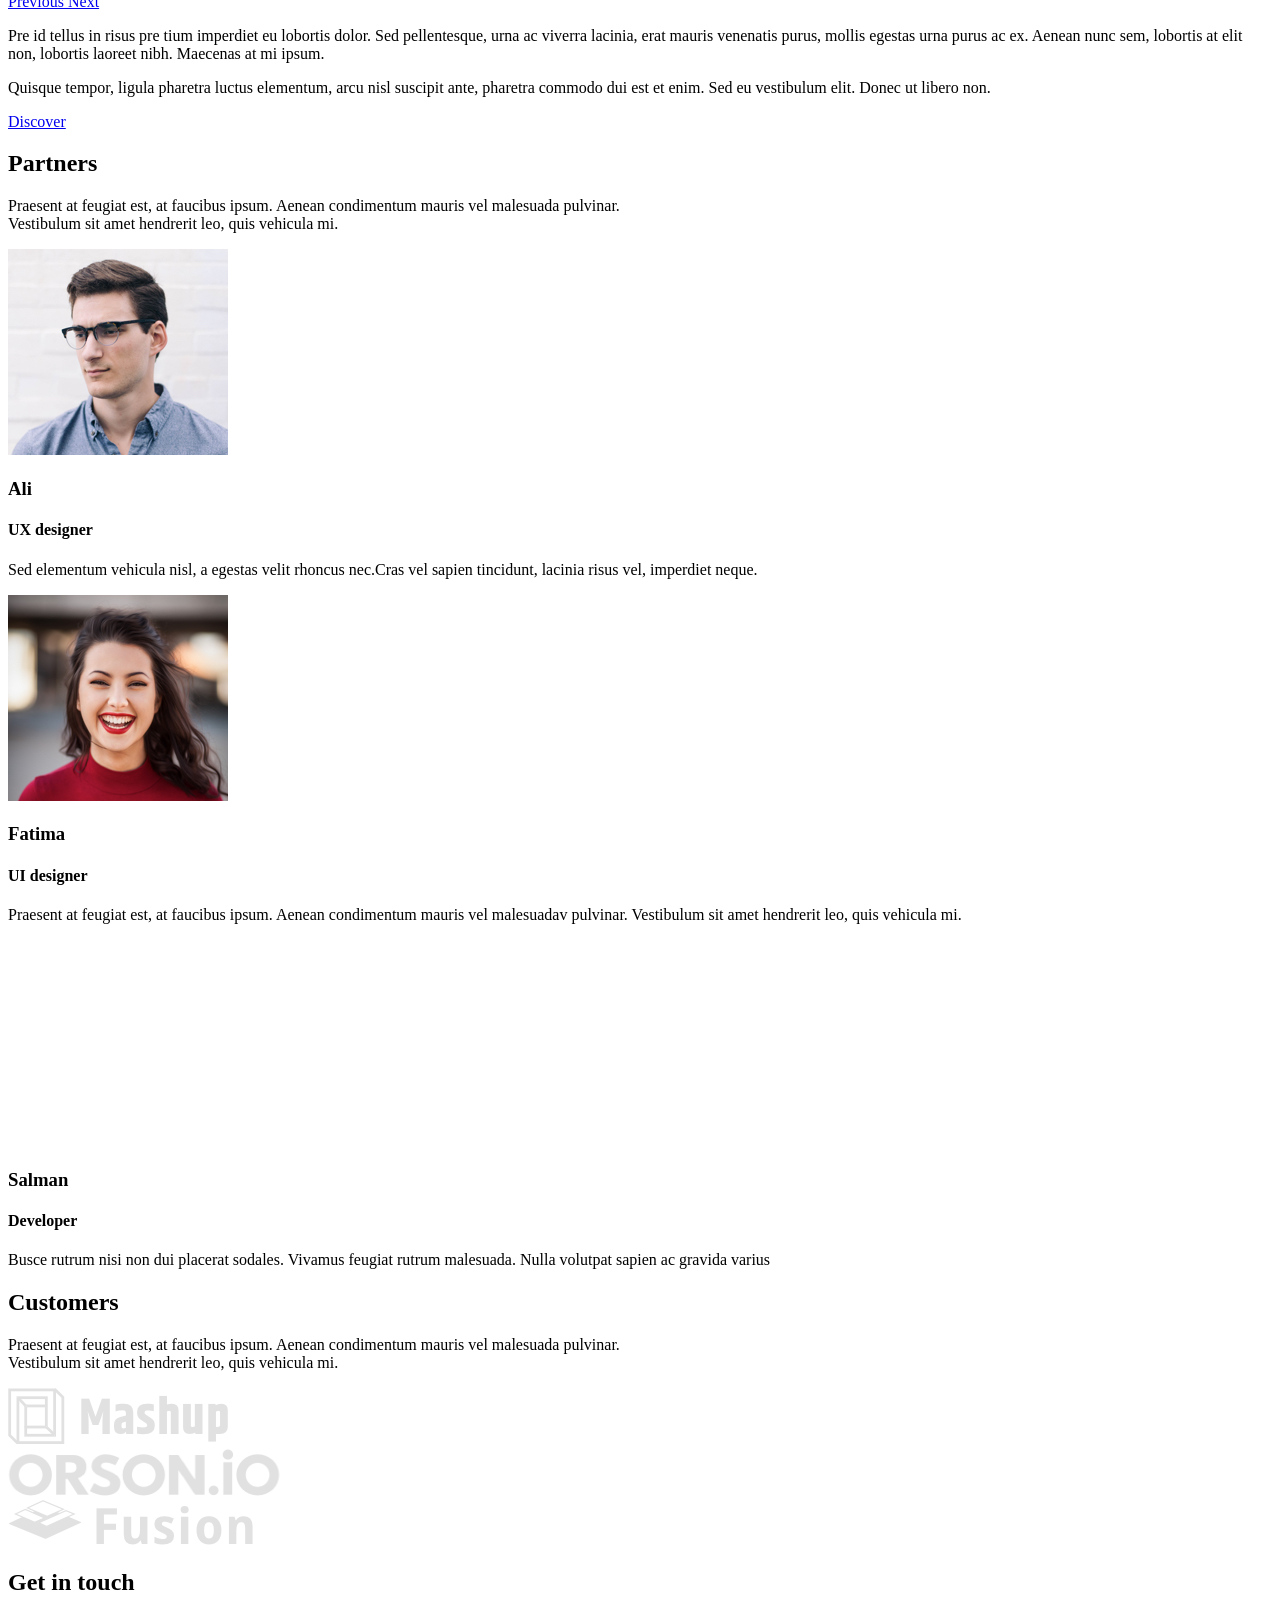
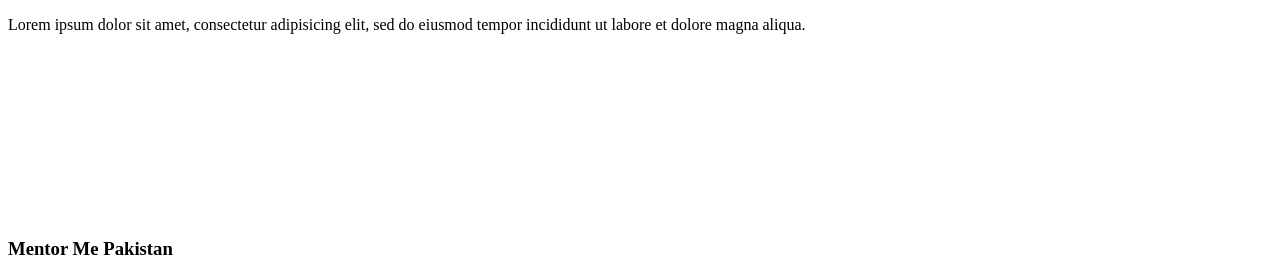
==== commit 6a3ab0c7: "title added" ====
--- a/index.html
+++ b/index.html
@@ -7,7 +7,7 @@
     <meta content="width=device-width,initial-scale=1" name="viewport">
     <meta content="description" name="description">
     <meta name="google" content="notranslate" />
-    <meta content="Mashup templates have been developped by Orson.io team" name="author">
+    <!-- <meta content="Mashup templates have been developped by Orson.io team" name="author"> -->
 
     <!-- Disable tap highlight on IE -->
     <meta name="msapplication-tap-highlight" content="no">
@@ -19,7 +19,7 @@
     <link href="" rel="stylesheet">
 
 
-    <title>Title page</title>
+    <title>MentorMePakistan | Providing Platforms</title>
 
     <link href="./main.550dcf66.css" rel="stylesheet">
 </head>
@@ -29,7 +29,7 @@
     <header>
         <nav class="navbar navbar-default active">
             <div class="container">
-                <!-- <div class="navbar-header">
+                <div class="navbar-header">
                     <button type="button" class="navbar-toggle collapsed" data-toggle="collapse" data-target="#navbar-collapse" aria-expanded="false">
           <span class="sr-only">Toggle navigation</span>
           <span class="icon-bar"></span>
@@ -37,9 +37,9 @@
           <span class="icon-bar"></span>
         </button>
                     <a class="navbar-brand" href="./index.html" title="">
-                        <img src="./assets/images/mashup-icon.svg" class="navbar-logo-img" alt=""> Mashup Template
+                        <!-- <img src="./assets/images/mashup-icon.svg" class="navbar-logo-img" alt=""> Mashup Template -->
                     </a>
-                </div> -->
+                </div>
 
                 <div class="collapse navbar-collapse" id="navbar-collapse">
                     <ul class="nav navbar-nav navbar-right">
@@ -96,7 +96,7 @@
                     <div id="carousel-example-generic" class="carousel carousel-fade slide" data-ride="carousel">
 
                         <div class="carousel-inner" role="listbox">
-                            <!-- 
+                            
                             <div class="item active">
                                 <img class="img-responsive" src="./assets/images/img-06.jpg" alt="First slide">
                                 <div class="carousel-caption card-shadow reveal">
@@ -121,7 +121,7 @@
                             Discover
                           </a>
                                 </div>
-                            </div> -->
+                            </div>
                             <div class="item">
                                 <img class="img-responsive" src="./assets/images/img-07.jpg" alt="First slide">
                                 <div class="carousel-caption card-shadow reveal">
@@ -167,10 +167,10 @@
                     <p>Praesent at feugiat est, at faucibus ipsum. Aenean condimentum mauris vel malesuada pulvinar. <br>Vestibulum sit amet hendrerit leo, quis vehicula mi.</p>
                 </div>
             </div>
-            <!-- <div class="row">
+            <div class="row">
                 <div class="col-xs-12 col-md-4">
                     <img src="./assets/images/profil-01.jpg" alt="" class="reveal img-responsive reveal-content image-center">
-                    <h3>John Snow</h3>
+                    <h3>Ali</h3>
                     <h4>UX designer</h4>
                     <p>Sed elementum vehicula nisl, a egestas velit rhoncus nec.Cras vel sapien tincidunt, lacinia risus vel, imperdiet neque.</p>
                     <p>
@@ -188,7 +188,7 @@
 
                 <div class="col-xs-12 col-md-4">
                     <img src="./assets/images/profil-02.jpg" alt="" class="reveal img-responsive reveal-content image-center">
-                    <h3>Sansa Stark</h3>
+                    <h3>Fatima</h3>
                     <h4>UI designer</h4>
                     <p>Praesent at feugiat est, at faucibus ipsum. Aenean condimentum mauris vel malesuadav pulvinar. Vestibulum sit amet hendrerit leo, quis vehicula mi.</p>
                     <p>
@@ -205,7 +205,7 @@
                 </div>
                 <div class="col-xs-12 col-md-4">
                     <img src="./assets/images/profil-03.jpg" alt="" class="reveal img-responsive reveal-content image-center">
-                    <h3>Gregor Clegane</h3>
+                    <h3>Salman</h3>
                     <h4>Developer</h4>
                     <p>Busce rutrum nisi non dui placerat sodales. Vivamus feugiat rutrum malesuada. Nulla volutpat sapien ac gravida varius</p>
                     <p>
@@ -220,7 +220,7 @@
                         </a>
                     </p>
                 </div>
-            </div> -->
+            </div>
         </div>
     </div>
 
@@ -232,7 +232,7 @@
                     <p>Praesent at feugiat est, at faucibus ipsum. Aenean condimentum mauris vel malesuada pulvinar. <br>Vestibulum sit amet hendrerit leo, quis vehicula mi.</p>
                 </div>
             </div>
-            <!-- <div class="row">
+            <div class="row">
                 <div class="col-xs-12 col-md-4">
                     <img src="./assets/images/logo-01.png" alt="" class="img-responsive reveal-content image-center">
 
@@ -244,7 +244,7 @@
                 <div class="col-xs-12 col-md-4">
                     <img src="./assets/images/logo-03.png" alt="" class="img-responsive reveal-content image-center">
                 </div>
-            </div> -->
+            </div>
         </div>
     </div>
 
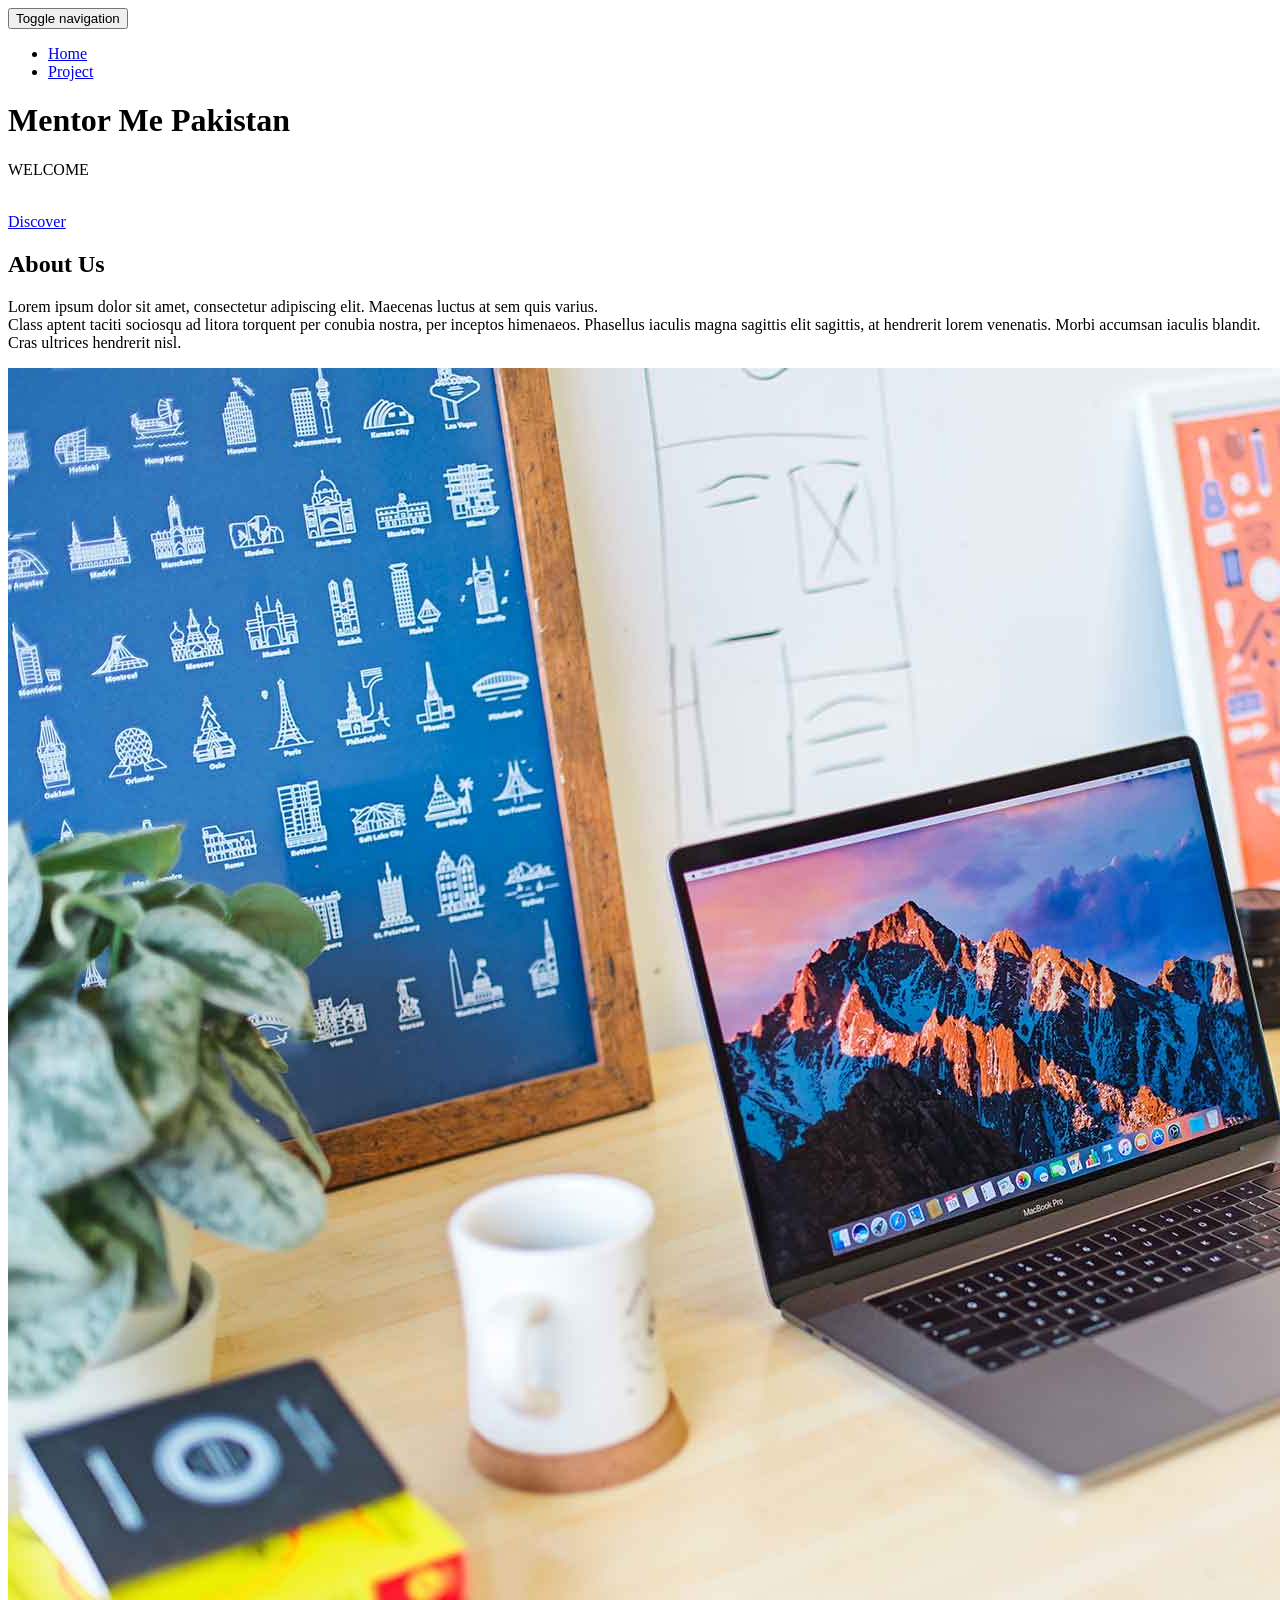
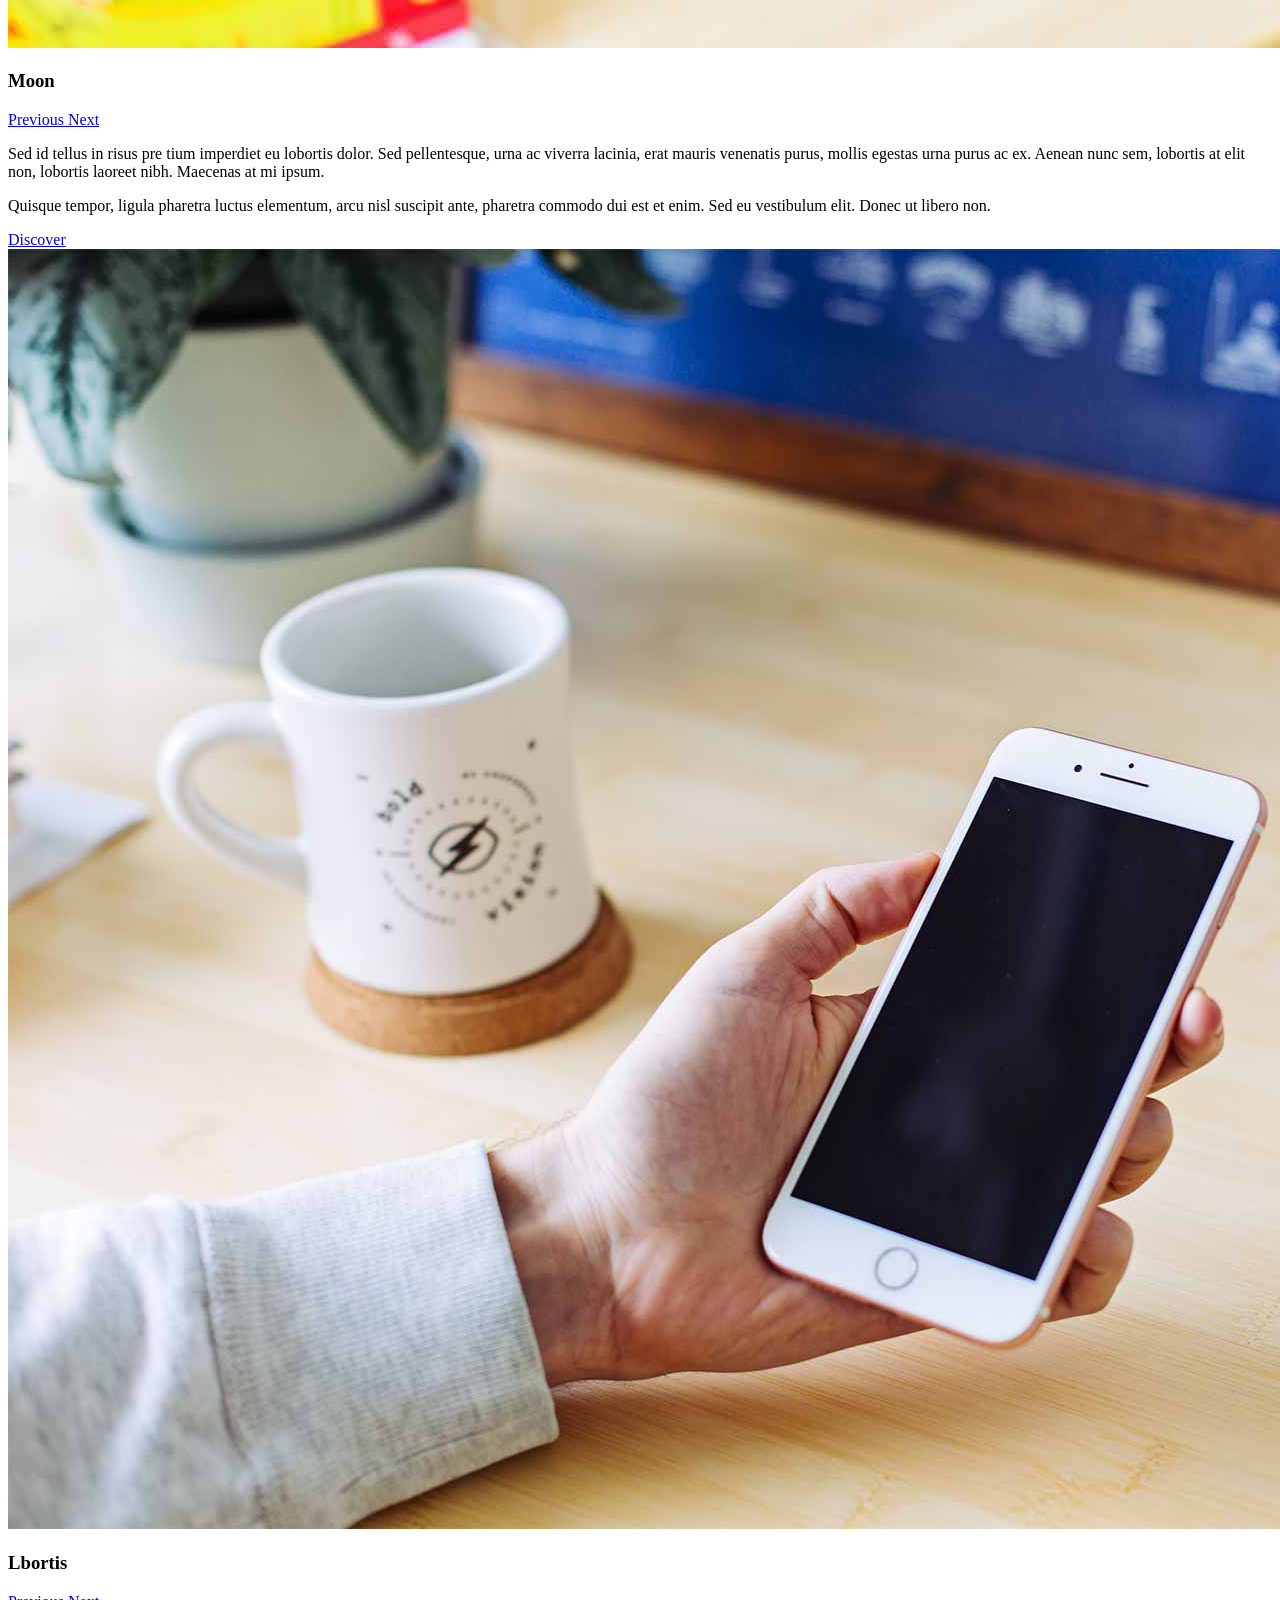
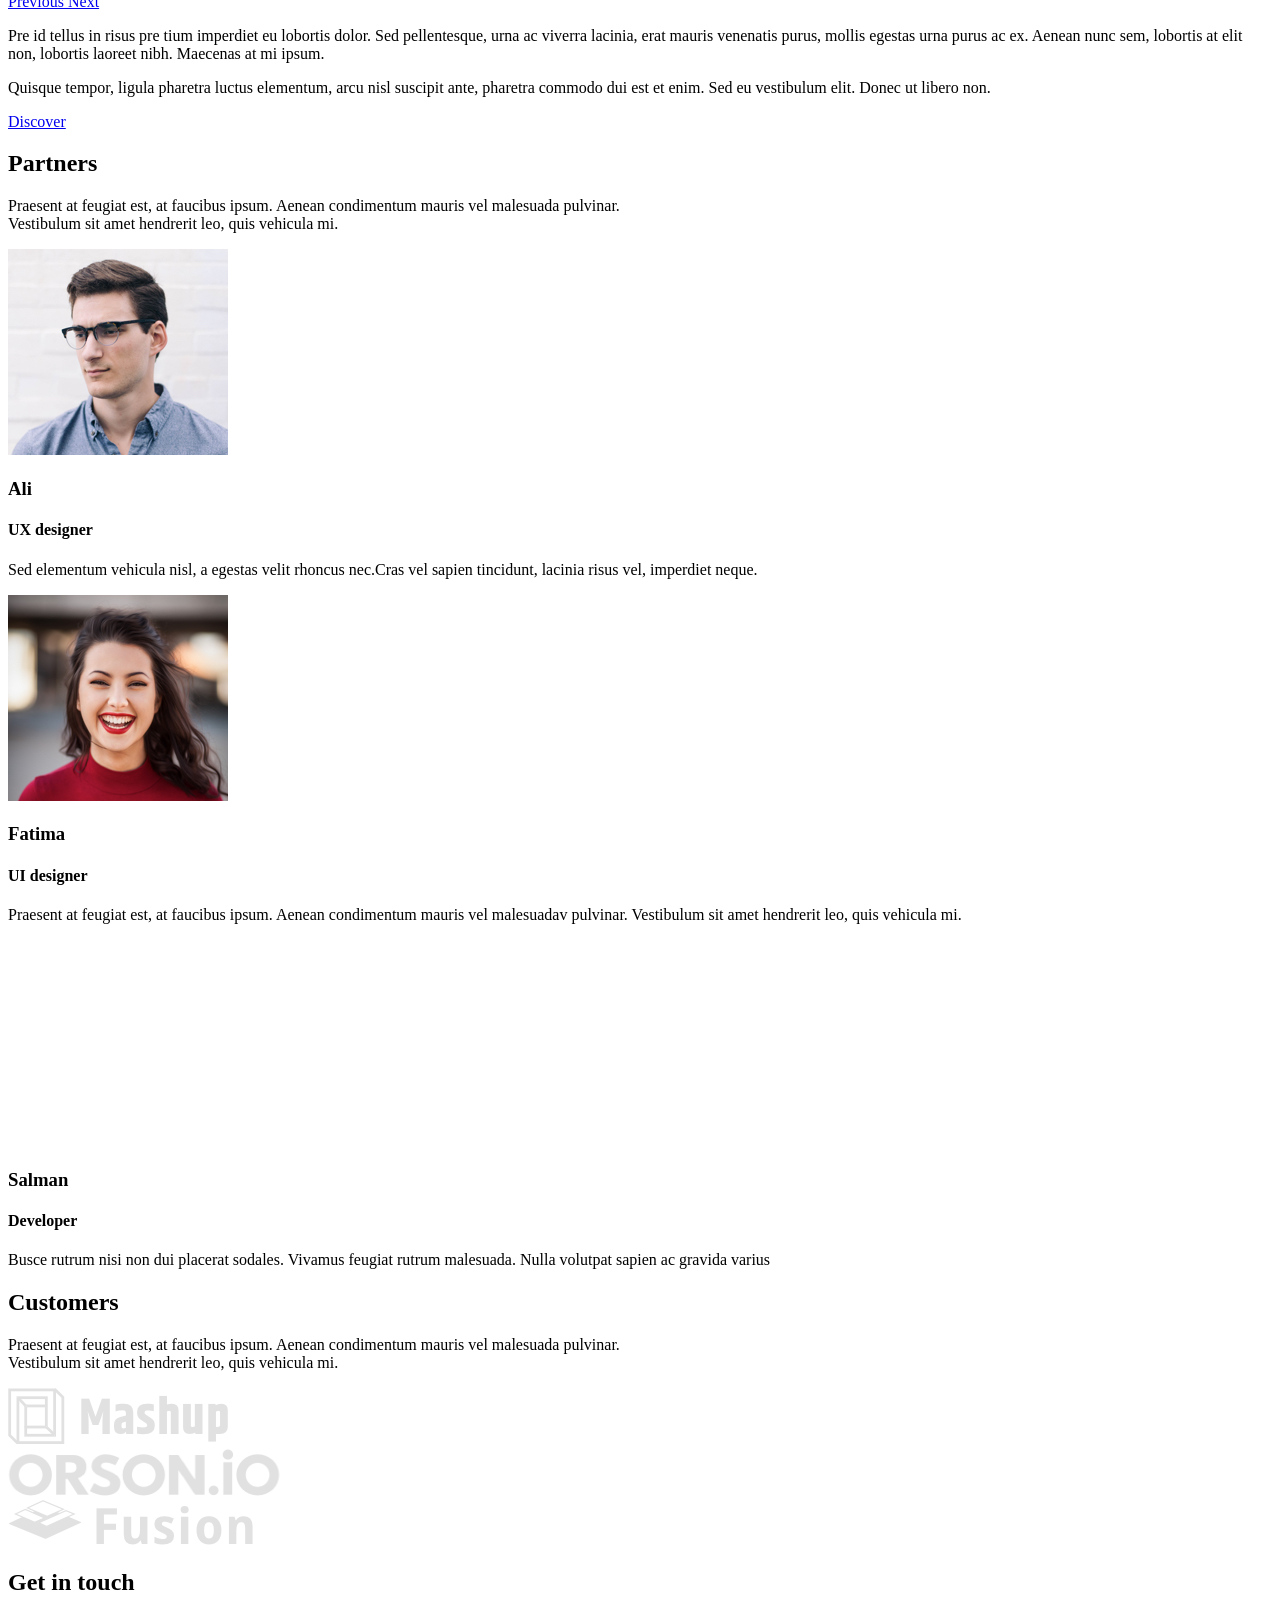
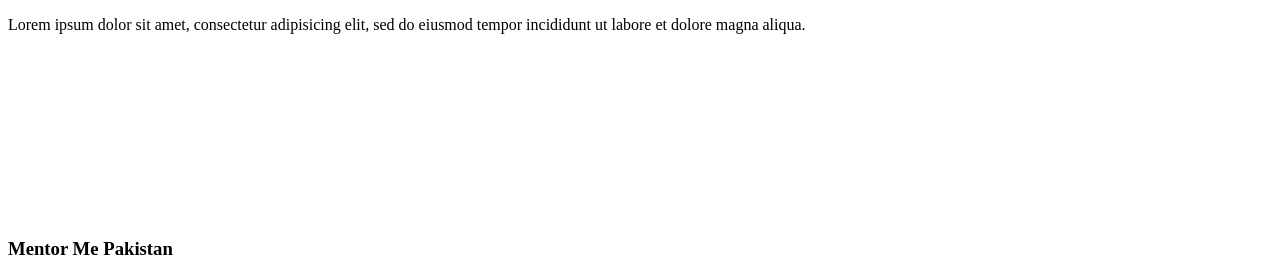
==== commit a40dca57: "test" ====
--- a/index.html
+++ b/index.html
@@ -63,7 +63,7 @@
             <div class="row">
                 <div class="col-xs-12">
                     <h1>Mentor Me Pakistan</h1>
-                    <p>WELCOME TO ....</p>
+                    <p>WELCOME</p>
                     <br>
                     <a href="./project.html" class="btn btn-default btn-lg" title="">Discover</a>
                 </div>
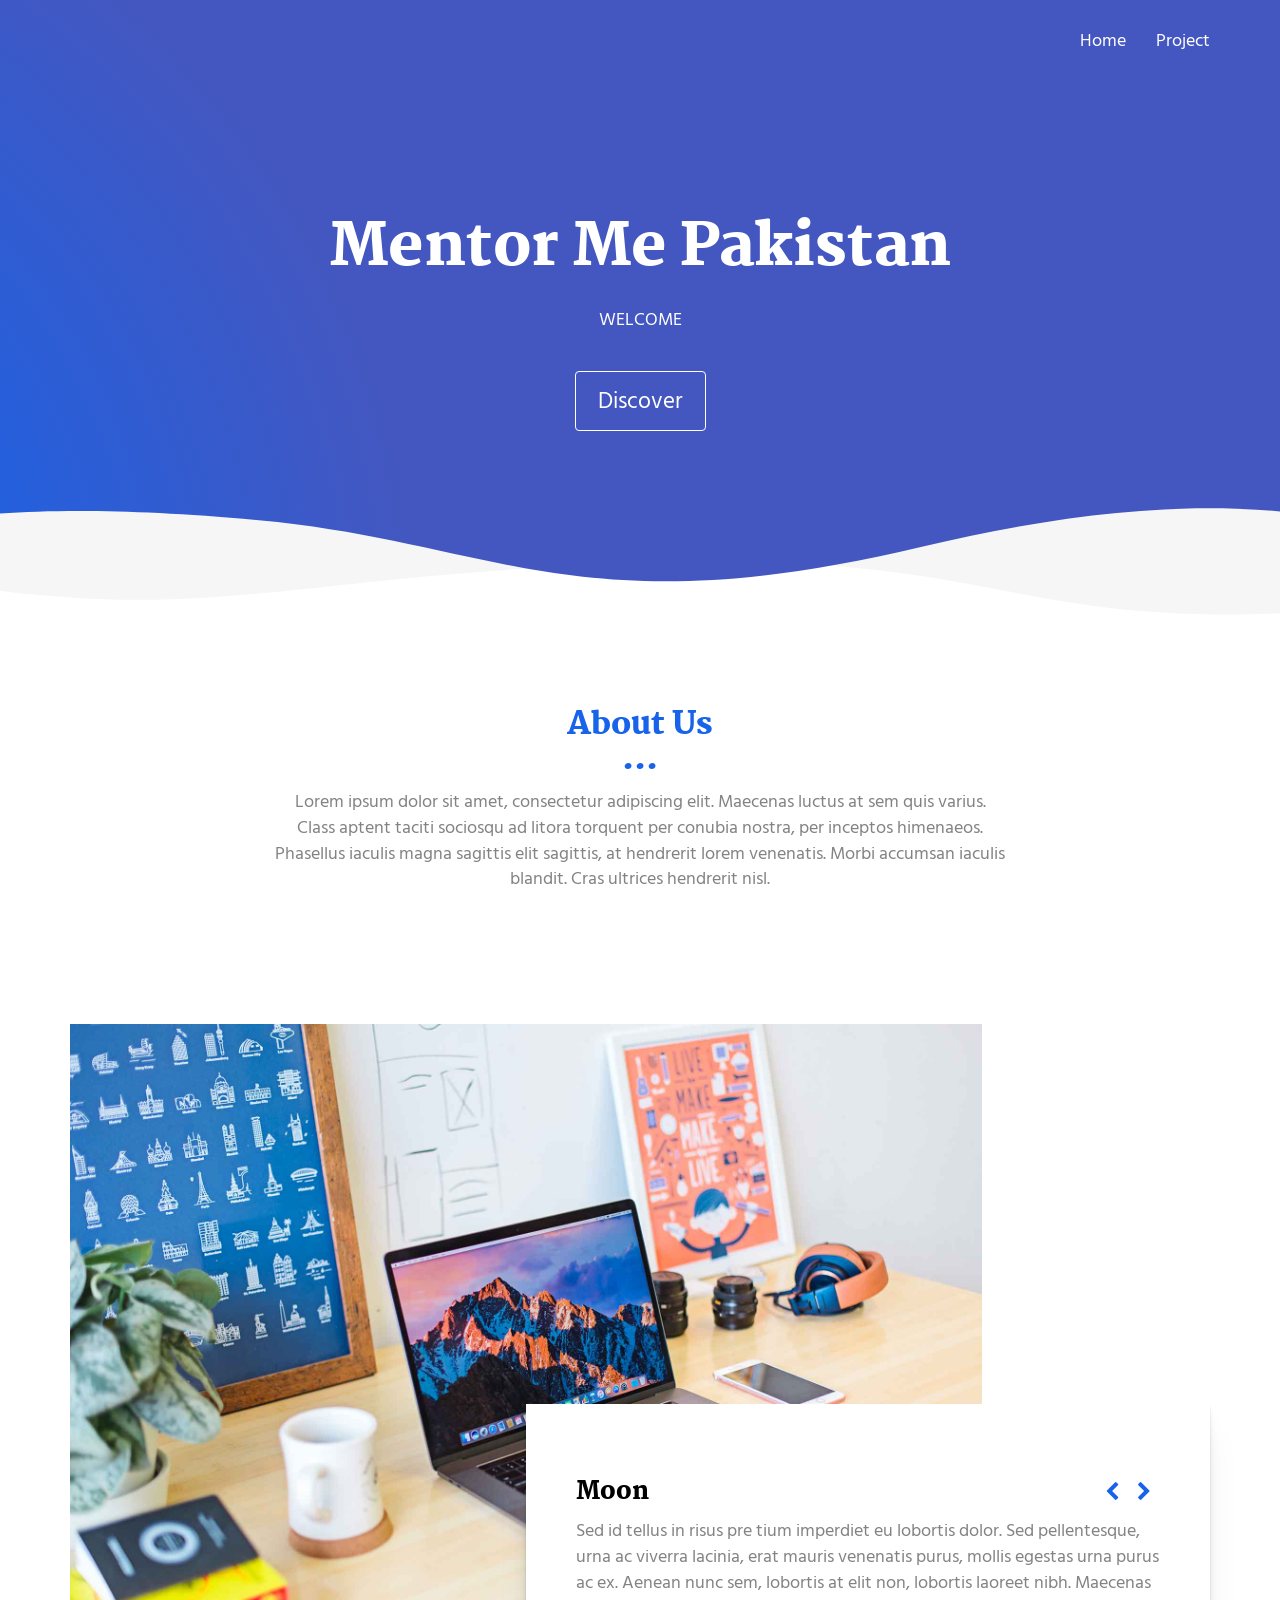
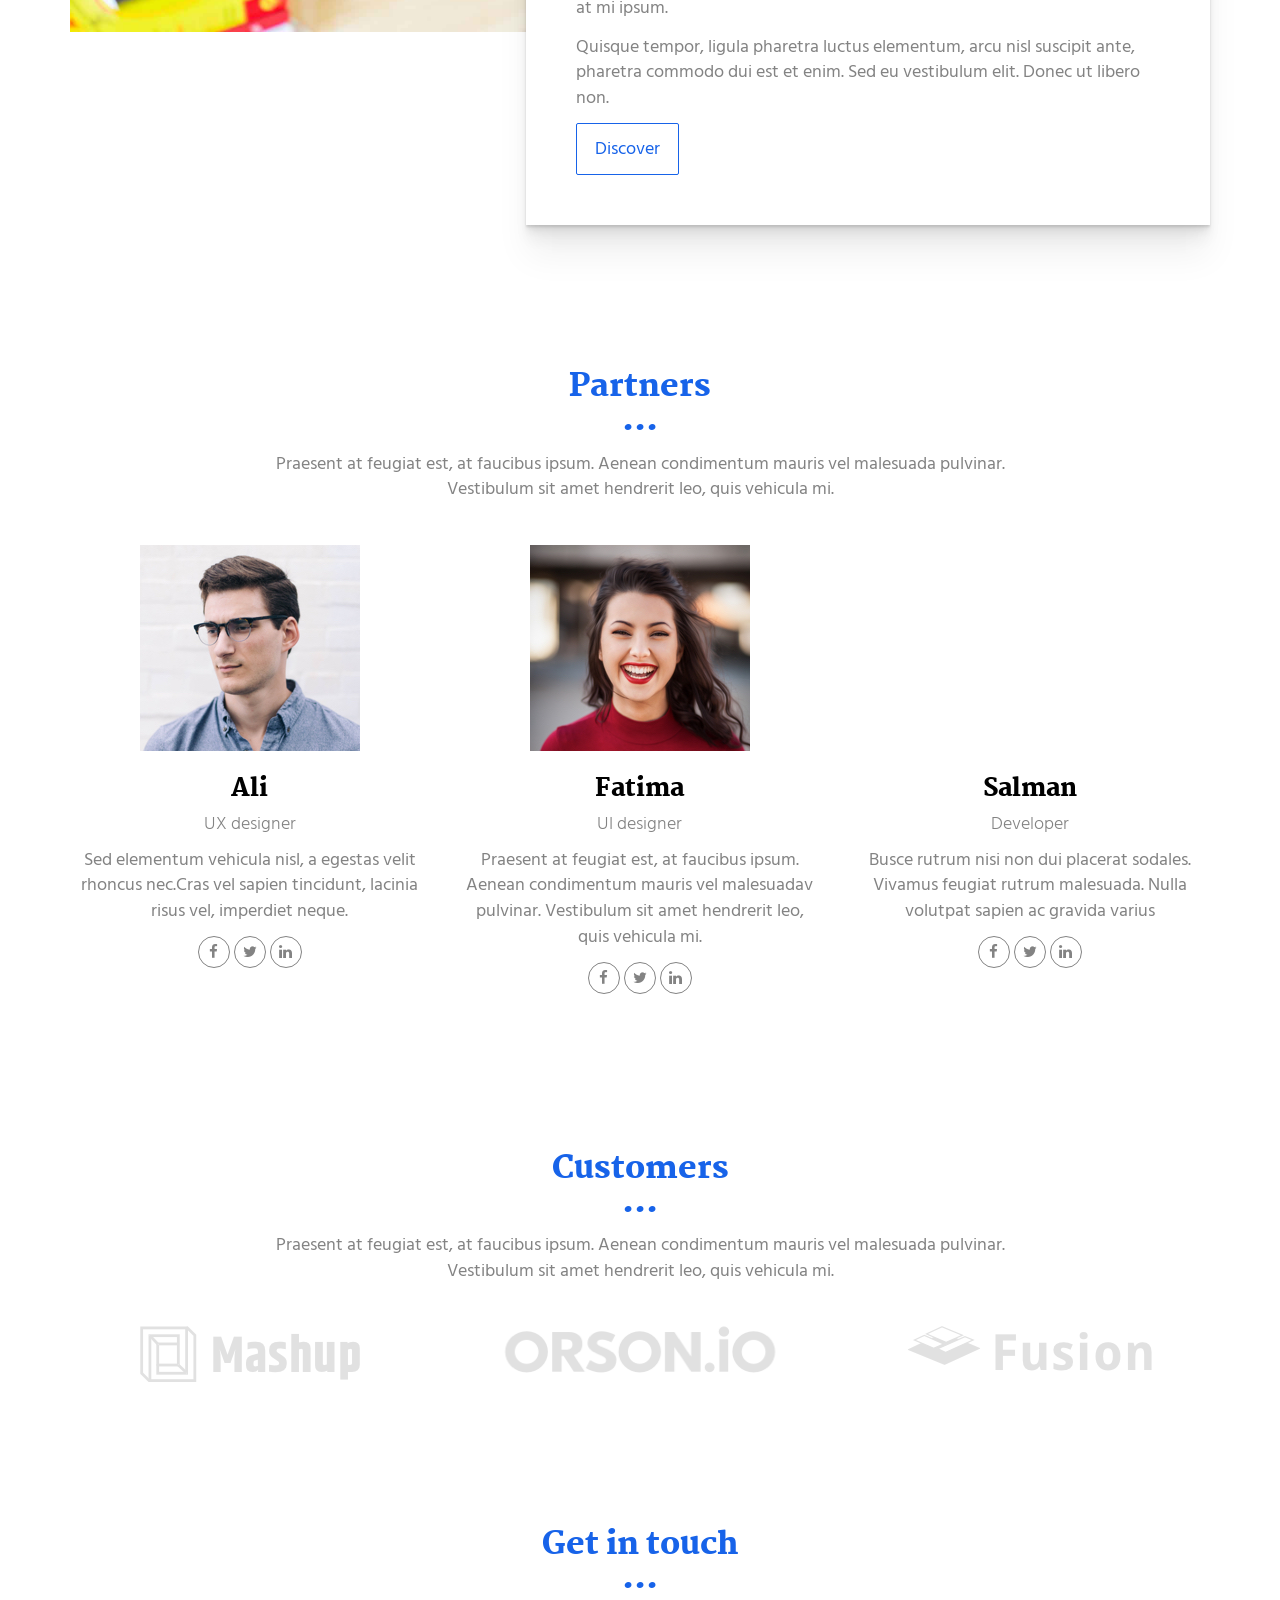
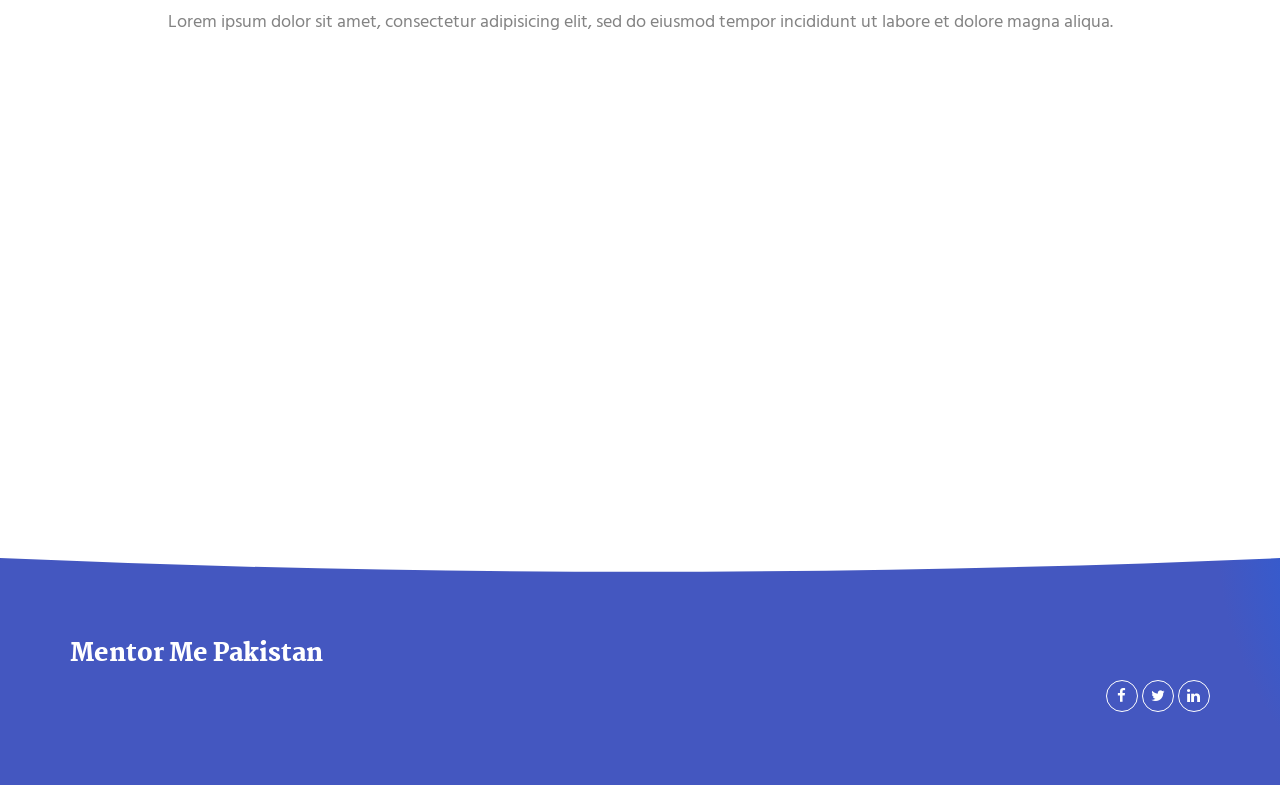
==== commit cd778b49: "Add files via upload" ====
--- a/index.html
+++ b/index.html
@@ -1,371 +1,371 @@
-<!DOCTYPE html>
-<html lang="en">
-
-<head>
-    <meta charset="UTF-8">
-    <meta content="IE=edge" http-equiv="X-UA-Compatible">
-    <meta content="width=device-width,initial-scale=1" name="viewport">
-    <meta content="description" name="description">
-    <meta name="google" content="notranslate" />
-    <!-- <meta content="Mashup templates have been developped by Orson.io team" name="author"> -->
-
-    <!-- Disable tap highlight on IE -->
-    <meta name="msapplication-tap-highlight" content="no">
-
-
-    <link rel="apple-touch-icon" sizes="180x180" href="./assets/apple-icon-180x180.png">
-    <link href="./assets/favicon.ico" rel="icon">
-
-    <link href="" rel="stylesheet">
-
-
-    <title>MentorMePakistan | Providing Platforms</title>
-
-    <link href="./main.550dcf66.css" rel="stylesheet">
-</head>
-
-<body>
-    <!-- Add your content of header -->
-    <header>
-        <nav class="navbar navbar-default active">
-            <div class="container">
-                <div class="navbar-header">
-                    <button type="button" class="navbar-toggle collapsed" data-toggle="collapse" data-target="#navbar-collapse" aria-expanded="false">
-          <span class="sr-only">Toggle navigation</span>
-          <span class="icon-bar"></span>
-          <span class="icon-bar"></span>
-          <span class="icon-bar"></span>
-        </button>
-                    <a class="navbar-brand" href="./index.html" title="">
-                        <!-- <img src="./assets/images/mashup-icon.svg" class="navbar-logo-img" alt=""> Mashup Template -->
-                    </a>
-                </div>
-
-                <div class="collapse navbar-collapse" id="navbar-collapse">
-                    <ul class="nav navbar-nav navbar-right">
-                        <li><a href="./index.html" title="">Home</a></li>
-                        <li><a href="./project.html" title="">Project</a></li>
-                        <!-- <li>
-                            <p>
-                                <a href="./components.html" class="btn btn-default navbar-btn" title="">Components</a>
-                            </p>
-                        </li> -->
-
-                    </ul>
-                </div>
-            </div>
-        </nav>
-    </header>
-
-    <!-- Add your site or app content here -->
-    <div class="hero-full-container background-image-container white-text-container">
-        <div class="container">
-            <div class="row">
-                <div class="col-xs-12">
-                    <h1>Mentor Me Pakistan</h1>
-                    <p>WELCOME</p>
-                    <br>
-                    <a href="./project.html" class="btn btn-default btn-lg" title="">Discover</a>
-                </div>
-            </div>
-        </div>
-    </div>
-
-    <div class="section-container">
-        <div class="container">
-            <div class="row">
-                <div class="col-xs-12 col-md-8 col-md-offset-2">
-                    <div class="text-center">
-                        <h2>About Us</h2>
-                        <p>Lorem ipsum dolor sit amet, consectetur adipiscing elit. Maecenas luctus at sem quis varius.
-                            <br> Class aptent taciti sociosqu ad litora torquent per conubia nostra, per inceptos himenaeos. Phasellus iaculis magna sagittis elit sagittis, at hendrerit lorem venenatis. Morbi accumsan iaculis blandit. Cras ultrices hendrerit
-                            nisl.
-                        </p>
-                    </div>
-                </div>
-            </div>
-        </div>
-    </div>
-
-    <div class="section-container">
-        <div class="container">
-            <div class="row">
-                <div class="col-xs-12">
-
-
-                    <div id="carousel-example-generic" class="carousel carousel-fade slide" data-ride="carousel">
-
-                        <div class="carousel-inner" role="listbox">
-                            
-                            <div class="item active">
-                                <img class="img-responsive" src="./assets/images/img-06.jpg" alt="First slide">
-                                <div class="carousel-caption card-shadow reveal">
-
-                                    <h3>Moon</h3>
-                                    <a class="left carousel-control" href="#carousel-example-generic" role="button" data-slide="prev">
-                                        <i class="fa fa-chevron-left" aria-hidden="true"></i>
-                                        <span class="sr-only">Previous</span>
-                                    </a>
-                                    <a class="right carousel-control" href="#carousel-example-generic" role="button" data-slide="next">
-                                        <i class="fa fa-chevron-right" aria-hidden="true"></i>
-                                        <span class="sr-only">Next</span>
-                                    </a>
-                                    <p>
-                                        Sed id tellus in risus pre tium imperdiet eu lobortis dolor. Sed pellentesque, urna ac viverra lacinia, erat mauris venenatis purus, mollis egestas urna purus ac ex. Aenean nunc sem, lobortis at elit non, lobortis laoreet nibh. Maecenas at mi ipsum.
-                                    </p>
-
-                                    <p>
-                                        Quisque tempor, ligula pharetra luctus elementum, arcu nisl suscipit ante, pharetra commodo dui est et enim. Sed eu vestibulum elit. Donec ut libero non.
-                                    </p>
-                                    <a href="./project.html" class="btn btn-primary" title="">
-                            Discover
-                          </a>
-                                </div>
-                            </div>
-                            <div class="item">
-                                <img class="img-responsive" src="./assets/images/img-07.jpg" alt="First slide">
-                                <div class="carousel-caption card-shadow reveal">
-
-                                    <h3>Lbortis</h3>
-                                    <a class="left carousel-control" href="#carousel-example-generic" role="button" data-slide="prev">
-                                        <i class="fa fa-chevron-left" aria-hidden="true"></i>
-                                        <span class="sr-only">Previous</span>
-                                    </a>
-                                    <a class="right carousel-control" href="#carousel-example-generic" role="button" data-slide="next">
-                                        <i class="fa fa-chevron-right" aria-hidden="true"></i>
-                                        <span class="sr-only">Next</span>
-                                    </a>
-                                    <p>
-                                        Pre id tellus in risus pre tium imperdiet eu lobortis dolor. Sed pellentesque, urna ac viverra lacinia, erat mauris venenatis purus, mollis egestas urna purus ac ex. Aenean nunc sem, lobortis at elit non, lobortis laoreet nibh. Maecenas at mi ipsum.
-                                    </p>
-
-                                    <p>
-                                        Quisque tempor, ligula pharetra luctus elementum, arcu nisl suscipit ante, pharetra commodo dui est et enim. Sed eu vestibulum elit. Donec ut libero non.
-                                    </p>
-                                    <a href="./project.html" class="btn btn-primary" title="">
-                            Discover
-                          </a>
-                                </div>
-                            </div>
-                        </div>
-
-                    </div>
-
-
-                </div>
-
-            </div>
-
-        </div>
-    </div>
-
-    <div class="section-container">
-        <div class="container text-center">
-            <div class="row section-container-spacer">
-                <div class="col-xs-12 col-md-12">
-                    <h2>Partners</h2>
-                    <p>Praesent at feugiat est, at faucibus ipsum. Aenean condimentum mauris vel malesuada pulvinar. <br>Vestibulum sit amet hendrerit leo, quis vehicula mi.</p>
-                </div>
-            </div>
-            <div class="row">
-                <div class="col-xs-12 col-md-4">
-                    <img src="./assets/images/profil-01.jpg" alt="" class="reveal img-responsive reveal-content image-center">
-                    <h3>Ali</h3>
-                    <h4>UX designer</h4>
-                    <p>Sed elementum vehicula nisl, a egestas velit rhoncus nec.Cras vel sapien tincidunt, lacinia risus vel, imperdiet neque.</p>
-                    <p>
-                        <a href="https://facebook.com/" class="social-round-icon fa-icon" title="">
-                            <i class="fa fa-facebook" aria-hidden="true"></i>
-                        </a>
-                        <a href="https://twitter.com/" class="social-round-icon fa-icon" title="">
-                            <i class="fa fa-twitter" aria-hidden="true"></i>
-                        </a>
-                        <a href="https://www.linkedin.com/" class="social-round-icon fa-icon" title="">
-                            <i class="fa fa-linkedin" aria-hidden="true"></i>
-                        </a>
-                    </p>
-                </div>
-
-                <div class="col-xs-12 col-md-4">
-                    <img src="./assets/images/profil-02.jpg" alt="" class="reveal img-responsive reveal-content image-center">
-                    <h3>Fatima</h3>
-                    <h4>UI designer</h4>
-                    <p>Praesent at feugiat est, at faucibus ipsum. Aenean condimentum mauris vel malesuadav pulvinar. Vestibulum sit amet hendrerit leo, quis vehicula mi.</p>
-                    <p>
-                        <a href="https://facebook.com/" class="social-round-icon fa-icon" title="">
-                            <i class="fa fa-facebook" aria-hidden="true"></i>
-                        </a>
-                        <a href="https://twitter.com/" class="social-round-icon fa-icon" title="">
-                            <i class="fa fa-twitter" aria-hidden="true"></i>
-                        </a>
-                        <a href="https://www.linkedin.com/" class="social-round-icon fa-icon" title="">
-                            <i class="fa fa-linkedin" aria-hidden="true"></i>
-                        </a>
-                    </p>
-                </div>
-                <div class="col-xs-12 col-md-4">
-                    <img src="./assets/images/profil-03.jpg" alt="" class="reveal img-responsive reveal-content image-center">
-                    <h3>Salman</h3>
-                    <h4>Developer</h4>
-                    <p>Busce rutrum nisi non dui placerat sodales. Vivamus feugiat rutrum malesuada. Nulla volutpat sapien ac gravida varius</p>
-                    <p>
-                        <a href="https://facebook.com/" class="social-round-icon fa-icon" title="">
-                            <i class="fa fa-facebook" aria-hidden="true"></i>
-                        </a>
-                        <a href="https://twitter.com/" class="social-round-icon fa-icon" title="">
-                            <i class="fa fa-twitter" aria-hidden="true"></i>
-                        </a>
-                        <a href="https://www.linkedin.com/" class="social-round-icon fa-icon" title="">
-                            <i class="fa fa-linkedin" aria-hidden="true"></i>
-                        </a>
-                    </p>
-                </div>
-            </div>
-        </div>
-    </div>
-
-    <div class="section-container">
-        <div class="container text-center">
-            <div class="row section-container-spacer">
-                <div class="col-xs-12 col-md-12">
-                    <h2 class="text-center">Customers</h2>
-                    <p>Praesent at feugiat est, at faucibus ipsum. Aenean condimentum mauris vel malesuada pulvinar. <br>Vestibulum sit amet hendrerit leo, quis vehicula mi.</p>
-                </div>
-            </div>
-            <div class="row">
-                <div class="col-xs-12 col-md-4">
-                    <img src="./assets/images/logo-01.png" alt="" class="img-responsive reveal-content image-center">
-
-                </div>
-
-                <div class="col-xs-12 col-md-4">
-                    <img src="./assets/images/logo-02.png" alt="" class="img-responsive reveal-content image-center">
-                </div>
-                <div class="col-xs-12 col-md-4">
-                    <img src="./assets/images/logo-03.png" alt="" class="img-responsive reveal-content image-center">
-                </div>
-            </div>
-        </div>
-    </div>
-
-
-    <div class="section-container contact-container">
-        <div class="container">
-            <div class="row">
-                <div class="col-xs-12 col-md-12">
-                    <div class="section-container-spacer">
-                        <h2 class="text-center">Get in touch</h2>
-                        <p class="text-center">Lorem ipsum dolor sit amet, consectetur adipisicing elit, sed do eiusmod tempor incididunt ut labore et dolore magna aliqua.</p>
-                    </div>
-                    <div class="card-container">
-                        <div class="card card-shadow col-xs-10 col-xs-offset-1 col-md-8 col-md-offset-2 reveal">
-                            <form action="" class="reveal-content">
-                                <div class="row">
-                                    <div class="col-md-7">
-                                        <div class="form-group">
-                                            <input type="email" class="form-control" id="email" placeholder="Email">
-                                        </div>
-                                        <div class="form-group">
-                                            <input type="text" class="form-control" id="subject" placeholder="Subject">
-                                        </div>
-                                        <div class="form-group">
-                                            <textarea class="form-control" rows="3" placeholder="Enter your message"></textarea>
-                                        </div>
-                                        <button type="submit" class="btn btn-primary">Send message</button>
-                                    </div>
-                                    <div class="col-md-5">
-                                        <ul class="list-unstyled address-container">
-
-                                            <li>
-                                                <span class="fa-icon">
-                          <!-- <i class="fa fa fa-map-o" aria-hidden="true"></i> -->
-                        </span> Salman Hussain
-                                            </li>
-                                            <li>
-                                                <span class="fa-icon">
-                          <i class="fa fa-phone" aria-hidden="true"></i>
-                        </span> +92 316 0598640
-                                            </li>
-                                            <!-- <li>
-                                                <span class="fa-icon">
-                          <i class="fa fa fa-map-o" aria-hidden="true"></i>
-                        </span> 42 rue Moulbert 75016 Paris
-                                            </li> -->
-                                        </ul>
-                                    </div>
-                                </div>
-                            </form>
-                        </div>
-                        <!-- <div class="card-image col-xs-12" style="background-image: url('/assets/images/img-01.jpg')">
-                        </div> -->
-                    </div>
-                </div>
-            </div>
-        </div>
-    </div>
-
-    <script>
-        document.addEventListener("DOMContentLoaded", function(event) {
-            navbarFixedTopAnimation();
-        });
-    </script>
-
-    <footer class="footer-container white-text-container">
-        <div class="container">
-            <div class="row">
-
-
-                <div class="col-xs-12">
-                    <h3>Mentor Me Pakistan</h3>
-
-                    <div class="row">
-                        <div class="col-xs-12 col-sm-7">
-                            <!-- <p><small>Website created with <a href="http://www.mashup-template.com/" title="Create website with free html template">Mashup Template</a>/<a href="https://www.unsplash.com/" title="Beautiful Free Images">Unsplash</a></small>
-                            </p> -->
-                        </div>
-                        <div class="col-xs-12 col-sm-5">
-                            <p class="text-right">
-                                <a href="https://facebook.com/" class="social-round-icon white-round-icon fa-icon" title="">
-                                    <i class="fa fa-facebook" aria-hidden="true"></i>
-                                </a>
-                                <a href="https://twitter.com/" class="social-round-icon white-round-icon fa-icon" title="">
-                                    <i class="fa fa-twitter" aria-hidden="true"></i>
-                                </a>
-                                <a href="https://www.linkedin.com/" class="social-round-icon white-round-icon fa-icon" title="">
-                                    <i class="fa fa-linkedin" aria-hidden="true"></i>
-                                </a>
-                            </p>
-                        </div>
-                    </div>
-
-
-                </div>
-            </div>
-        </div>
-    </footer>
-
-    <script>
-        document.addEventListener("DOMContentLoaded", function(event) {
-            navActivePage();
-            scrollRevelation('.reveal');
-        });
-    </script>
-
-    <!-- Google Analytics: change UA-XXXXX-X to be your site's ID 
-
-<script>
-  (function (i, s, o, g, r, a, m) {
-    i['GoogleAnalyticsObject'] = r; i[r] = i[r] || function () {
-      (i[r].q = i[r].q || []).push(arguments)
-    }, i[r].l = 1 * new Date(); a = s.createElement(o),
-      m = s.getElementsByTagName(o)[0]; a.async = 1; a.src = g; m.parentNode.insertBefore(a, m)
-  })(window, document, 'script', '//www.google-analytics.com/analytics.js', 'ga');
-  ga('create', 'UA-XXXXX-X', 'auto');
-  ga('send', 'pageview');
-</script>
-
--->
-    <script type="text/javascript" src="./main.0cf8b554.js"></script>
-</body>
-
+<!DOCTYPE html>
+<html lang="en">
+
+<head>
+    <meta charset="UTF-8">
+    <meta content="IE=edge" http-equiv="X-UA-Compatible">
+    <meta content="width=device-width,initial-scale=1" name="viewport">
+    <meta content="description" name="description">
+    <meta name="google" content="notranslate" />
+    <!-- <meta content="Mashup templates have been developped by Orson.io team" name="author"> -->
+
+    <!-- Disable tap highlight on IE -->
+    <meta name="msapplication-tap-highlight" content="no">
+
+
+    <link rel="apple-touch-icon" sizes="180x180" href="./assets/apple-icon-180x180.png">
+    <link href="./assets/favicon.ico" rel="icon">
+
+    <link href="" rel="stylesheet">
+
+
+    <title>MentorMePakistan | Providing Platforms</title>
+
+    <link href="./main.550dcf66.css" rel="stylesheet">
+</head>
+
+<body>
+    <!-- Add your content of header -->
+    <header>
+        <nav class="navbar navbar-default active">
+            <div class="container">
+                <div class="navbar-header">
+                    <button type="button" class="navbar-toggle collapsed" data-toggle="collapse" data-target="#navbar-collapse" aria-expanded="false">
+          <span class="sr-only">Toggle navigation</span>
+          <span class="icon-bar"></span>
+          <span class="icon-bar"></span>
+          <span class="icon-bar"></span>
+        </button>
+                    <a class="navbar-brand" href="./index.html" title="">
+                        <!-- <img src="./assets/images/mashup-icon.svg" class="navbar-logo-img" alt=""> Mashup Template -->
+                    </a>
+                </div>
+
+                <div class="collapse navbar-collapse" id="navbar-collapse">
+                    <ul class="nav navbar-nav navbar-right">
+                        <li><a href="./index.html" title="">Home</a></li>
+                        <li><a href="./project.html" title="">Project</a></li>
+                        <!-- <li>
+                            <p>
+                                <a href="./components.html" class="btn btn-default navbar-btn" title="">Components</a>
+                            </p>
+                        </li> -->
+
+                    </ul>
+                </div>
+            </div>
+        </nav>
+    </header>
+
+    <!-- Add your site or app content here -->
+    <div class="hero-full-container background-image-container white-text-container">
+        <div class="container">
+            <div class="row">
+                <div class="col-xs-12">
+                    <h1>Mentor Me Pakistan</h1>
+                    <p>WELCOME</p>
+                    <br>
+                    <a href="./project.html" class="btn btn-default btn-lg" title="">Discover</a>
+                </div>
+            </div>
+        </div>
+    </div>
+
+    <div class="section-container">
+        <div class="container">
+            <div class="row">
+                <div class="col-xs-12 col-md-8 col-md-offset-2">
+                    <div class="text-center">
+                        <h2>About Us</h2>
+                        <p>Lorem ipsum dolor sit amet, consectetur adipiscing elit. Maecenas luctus at sem quis varius.
+                            <br> Class aptent taciti sociosqu ad litora torquent per conubia nostra, per inceptos himenaeos. Phasellus iaculis magna sagittis elit sagittis, at hendrerit lorem venenatis. Morbi accumsan iaculis blandit. Cras ultrices hendrerit
+                            nisl.
+                        </p>
+                    </div>
+                </div>
+            </div>
+        </div>
+    </div>
+
+    <div class="section-container">
+        <div class="container">
+            <div class="row">
+                <div class="col-xs-12">
+
+
+                    <div id="carousel-example-generic" class="carousel carousel-fade slide" data-ride="carousel">
+
+                        <div class="carousel-inner" role="listbox">
+                            
+                            <div class="item active">
+                                <img class="img-responsive" src="./assets/images/img-06.jpg" alt="First slide">
+                                <div class="carousel-caption card-shadow reveal">
+
+                                    <h3>Moon</h3>
+                                    <a class="left carousel-control" href="#carousel-example-generic" role="button" data-slide="prev">
+                                        <i class="fa fa-chevron-left" aria-hidden="true"></i>
+                                        <span class="sr-only">Previous</span>
+                                    </a>
+                                    <a class="right carousel-control" href="#carousel-example-generic" role="button" data-slide="next">
+                                        <i class="fa fa-chevron-right" aria-hidden="true"></i>
+                                        <span class="sr-only">Next</span>
+                                    </a>
+                                    <p>
+                                        Sed id tellus in risus pre tium imperdiet eu lobortis dolor. Sed pellentesque, urna ac viverra lacinia, erat mauris venenatis purus, mollis egestas urna purus ac ex. Aenean nunc sem, lobortis at elit non, lobortis laoreet nibh. Maecenas at mi ipsum.
+                                    </p>
+
+                                    <p>
+                                        Quisque tempor, ligula pharetra luctus elementum, arcu nisl suscipit ante, pharetra commodo dui est et enim. Sed eu vestibulum elit. Donec ut libero non.
+                                    </p>
+                                    <a href="./project.html" class="btn btn-primary" title="">
+                            Discover
+                          </a>
+                                </div>
+                            </div>
+                            <div class="item">
+                                <img class="img-responsive" src="./assets/images/img-07.jpg" alt="First slide">
+                                <div class="carousel-caption card-shadow reveal">
+
+                                    <h3>Lbortis</h3>
+                                    <a class="left carousel-control" href="#carousel-example-generic" role="button" data-slide="prev">
+                                        <i class="fa fa-chevron-left" aria-hidden="true"></i>
+                                        <span class="sr-only">Previous</span>
+                                    </a>
+                                    <a class="right carousel-control" href="#carousel-example-generic" role="button" data-slide="next">
+                                        <i class="fa fa-chevron-right" aria-hidden="true"></i>
+                                        <span class="sr-only">Next</span>
+                                    </a>
+                                    <p>
+                                        Pre id tellus in risus pre tium imperdiet eu lobortis dolor. Sed pellentesque, urna ac viverra lacinia, erat mauris venenatis purus, mollis egestas urna purus ac ex. Aenean nunc sem, lobortis at elit non, lobortis laoreet nibh. Maecenas at mi ipsum.
+                                    </p>
+
+                                    <p>
+                                        Quisque tempor, ligula pharetra luctus elementum, arcu nisl suscipit ante, pharetra commodo dui est et enim. Sed eu vestibulum elit. Donec ut libero non.
+                                    </p>
+                                    <a href="./project.html" class="btn btn-primary" title="">
+                            Discover
+                          </a>
+                                </div>
+                            </div>
+                        </div>
+
+                    </div>
+
+
+                </div>
+
+            </div>
+
+        </div>
+    </div>
+
+    <div class="section-container">
+        <div class="container text-center">
+            <div class="row section-container-spacer">
+                <div class="col-xs-12 col-md-12">
+                    <h2>Partners</h2>
+                    <p>Praesent at feugiat est, at faucibus ipsum. Aenean condimentum mauris vel malesuada pulvinar. <br>Vestibulum sit amet hendrerit leo, quis vehicula mi.</p>
+                </div>
+            </div>
+            <div class="row">
+                <div class="col-xs-12 col-md-4">
+                    <img src="./assets/images/profil-01.jpg" alt="" class="reveal img-responsive reveal-content image-center">
+                    <h3>Ali</h3>
+                    <h4>UX designer</h4>
+                    <p>Sed elementum vehicula nisl, a egestas velit rhoncus nec.Cras vel sapien tincidunt, lacinia risus vel, imperdiet neque.</p>
+                    <p>
+                        <a href="https://facebook.com/" class="social-round-icon fa-icon" title="">
+                            <i class="fa fa-facebook" aria-hidden="true"></i>
+                        </a>
+                        <a href="https://twitter.com/" class="social-round-icon fa-icon" title="">
+                            <i class="fa fa-twitter" aria-hidden="true"></i>
+                        </a>
+                        <a href="https://www.linkedin.com/" class="social-round-icon fa-icon" title="">
+                            <i class="fa fa-linkedin" aria-hidden="true"></i>
+                        </a>
+                    </p>
+                </div>
+
+                <div class="col-xs-12 col-md-4">
+                    <img src="./assets/images/profil-02.jpg" alt="" class="reveal img-responsive reveal-content image-center">
+                    <h3>Fatima</h3>
+                    <h4>UI designer</h4>
+                    <p>Praesent at feugiat est, at faucibus ipsum. Aenean condimentum mauris vel malesuadav pulvinar. Vestibulum sit amet hendrerit leo, quis vehicula mi.</p>
+                    <p>
+                        <a href="https://facebook.com/" class="social-round-icon fa-icon" title="">
+                            <i class="fa fa-facebook" aria-hidden="true"></i>
+                        </a>
+                        <a href="https://twitter.com/" class="social-round-icon fa-icon" title="">
+                            <i class="fa fa-twitter" aria-hidden="true"></i>
+                        </a>
+                        <a href="https://www.linkedin.com/" class="social-round-icon fa-icon" title="">
+                            <i class="fa fa-linkedin" aria-hidden="true"></i>
+                        </a>
+                    </p>
+                </div>
+                <div class="col-xs-12 col-md-4">
+                    <img src="./assets/images/profil-03.jpg" alt="" class="reveal img-responsive reveal-content image-center">
+                    <h3>Salman</h3>
+                    <h4>Developer</h4>
+                    <p>Busce rutrum nisi non dui placerat sodales. Vivamus feugiat rutrum malesuada. Nulla volutpat sapien ac gravida varius</p>
+                    <p>
+                        <a href="https://facebook.com/" class="social-round-icon fa-icon" title="">
+                            <i class="fa fa-facebook" aria-hidden="true"></i>
+                        </a>
+                        <a href="https://twitter.com/" class="social-round-icon fa-icon" title="">
+                            <i class="fa fa-twitter" aria-hidden="true"></i>
+                        </a>
+                        <a href="https://www.linkedin.com/" class="social-round-icon fa-icon" title="">
+                            <i class="fa fa-linkedin" aria-hidden="true"></i>
+                        </a>
+                    </p>
+                </div>
+            </div>
+        </div>
+    </div>
+
+    <div class="section-container">
+        <div class="container text-center">
+            <div class="row section-container-spacer">
+                <div class="col-xs-12 col-md-12">
+                    <h2 class="text-center">Customers</h2>
+                    <p>Praesent at feugiat est, at faucibus ipsum. Aenean condimentum mauris vel malesuada pulvinar. <br>Vestibulum sit amet hendrerit leo, quis vehicula mi.</p>
+                </div>
+            </div>
+            <div class="row">
+                <div class="col-xs-12 col-md-4">
+                    <img src="./assets/images/logo-01.png" alt="" class="img-responsive reveal-content image-center">
+
+                </div>
+
+                <div class="col-xs-12 col-md-4">
+                    <img src="./assets/images/logo-02.png" alt="" class="img-responsive reveal-content image-center">
+                </div>
+                <div class="col-xs-12 col-md-4">
+                    <img src="./assets/images/logo-03.png" alt="" class="img-responsive reveal-content image-center">
+                </div>
+            </div>
+        </div>
+    </div>
+
+
+    <div class="section-container contact-container">
+        <div class="container">
+            <div class="row">
+                <div class="col-xs-12 col-md-12">
+                    <div class="section-container-spacer">
+                        <h2 class="text-center">Get in touch</h2>
+                        <p class="text-center">Lorem ipsum dolor sit amet, consectetur adipisicing elit, sed do eiusmod tempor incididunt ut labore et dolore magna aliqua.</p>
+                    </div>
+                    <div class="card-container">
+                        <div class="card card-shadow col-xs-10 col-xs-offset-1 col-md-8 col-md-offset-2 reveal">
+                            <form action="" class="reveal-content">
+                                <div class="row">
+                                    <div class="col-md-7">
+                                        <div class="form-group">
+                                            <input type="email" class="form-control" id="email" placeholder="Email">
+                                        </div>
+                                        <div class="form-group">
+                                            <input type="text" class="form-control" id="subject" placeholder="Subject">
+                                        </div>
+                                        <div class="form-group">
+                                            <textarea class="form-control" rows="3" placeholder="Enter your message"></textarea>
+                                        </div>
+                                        <button type="submit" class="btn btn-primary">Send message</button>
+                                    </div>
+                                    <div class="col-md-5">
+                                        <ul class="list-unstyled address-container">
+
+                                            <li>
+                                                <span class="fa-icon">
+                          <!-- <i class="fa fa fa-map-o" aria-hidden="true"></i> -->
+                        </span> Salman Hussain
+                                            </li>
+                                            <li>
+                                                <span class="fa-icon">
+                          <i class="fa fa-phone" aria-hidden="true"></i>
+                        </span> +92 316 0598640
+                                            </li>
+                                            <!-- <li>
+                                                <span class="fa-icon">
+                          <i class="fa fa fa-map-o" aria-hidden="true"></i>
+                        </span> 42 rue Moulbert 75016 Paris
+                                            </li> -->
+                                        </ul>
+                                    </div>
+                                </div>
+                            </form>
+                        </div>
+                        <!-- <div class="card-image col-xs-12" style="background-image: url('/assets/images/img-01.jpg')">
+                        </div> -->
+                    </div>
+                </div>
+            </div>
+        </div>
+    </div>
+
+    <script>
+        document.addEventListener("DOMContentLoaded", function(event) {
+            navbarFixedTopAnimation();
+        });
+    </script>
+
+    <footer class="footer-container white-text-container">
+        <div class="container">
+            <div class="row">
+
+
+                <div class="col-xs-12">
+                    <h3>Mentor Me Pakistan</h3>
+
+                    <div class="row">
+                        <div class="col-xs-12 col-sm-7">
+                            <!-- <p><small>Website created with <a href="http://www.mashup-template.com/" title="Create website with free html template">Mashup Template</a>/<a href="https://www.unsplash.com/" title="Beautiful Free Images">Unsplash</a></small>
+                            </p> -->
+                        </div>
+                        <div class="col-xs-12 col-sm-5">
+                            <p class="text-right">
+                                <a href="https://facebook.com/" class="social-round-icon white-round-icon fa-icon" title="">
+                                    <i class="fa fa-facebook" aria-hidden="true"></i>
+                                </a>
+                                <a href="https://twitter.com/" class="social-round-icon white-round-icon fa-icon" title="">
+                                    <i class="fa fa-twitter" aria-hidden="true"></i>
+                                </a>
+                                <a href="https://www.linkedin.com/" class="social-round-icon white-round-icon fa-icon" title="">
+                                    <i class="fa fa-linkedin" aria-hidden="true"></i>
+                                </a>
+                            </p>
+                        </div>
+                    </div>
+
+
+                </div>
+            </div>
+        </div>
+    </footer>
+
+    <script>
+        document.addEventListener("DOMContentLoaded", function(event) {
+            navActivePage();
+            scrollRevelation('.reveal');
+        });
+    </script>
+
+    <!-- Google Analytics: change UA-XXXXX-X to be your site's ID 
+
+<script>
+  (function (i, s, o, g, r, a, m) {
+    i['GoogleAnalyticsObject'] = r; i[r] = i[r] || function () {
+      (i[r].q = i[r].q || []).push(arguments)
+    }, i[r].l = 1 * new Date(); a = s.createElement(o),
+      m = s.getElementsByTagName(o)[0]; a.async = 1; a.src = g; m.parentNode.insertBefore(a, m)
+  })(window, document, 'script', '//www.google-analytics.com/analytics.js', 'ga');
+  ga('create', 'UA-XXXXX-X', 'auto');
+  ga('send', 'pageview');
+</script>
+
+-->
+    <script type="text/javascript" src="./main.0cf8b554.js"></script>
+</body>
+
 </html>
--- a/main.550dcf66.css
+++ b/main.550dcf66.css
@@ -1,9 +1,9 @@
-@import url(https://fonts.googleapis.com/css?family=Hind+Siliguri:300,600|Martel:400,900);@import url(https://maxcdn.bootstrapcdn.com/font-awesome/4.7.0/css/font-awesome.min.css);/*!
- * Bootstrap v3.3.7 (http://getbootstrap.com)
- * Copyright 2011-2016 Twitter, Inc.
- * Licensed under MIT (https://github.com/twbs/bootstrap/blob/master/LICENSE)
- */
-/*! normalize.css v3.0.3 | MIT License | github.com/necolas/normalize.css */html{font-family:sans-serif;-ms-text-size-adjust:100%;-webkit-text-size-adjust:100%}body{margin:0}article,aside,details,figcaption,figure,footer,header,hgroup,main,menu,nav,section,summary{display:block}audio,canvas,progress,video{display:inline-block;vertical-align:baseline}audio:not([controls]){display:none;height:0}[hidden],template{display:none}a{background-color:transparent}a:active,a:hover{outline:0}abbr[title]{border-bottom:1px dotted}b,strong{font-weight:700}dfn{font-style:italic}h1{font-size:2em;margin:.67em 0}mark{background:#ff0;color:#000}small{font-size:80%}sub,sup{font-size:75%;line-height:0;position:relative;vertical-align:baseline}sup{top:-.5em}sub{bottom:-.25em}img{border:0}svg:not(:root){overflow:hidden}figure{margin:1em 40px}hr{box-sizing:content-box;height:0}pre{overflow:auto}code,kbd,pre,samp{font-family:monospace,monospace;font-size:1em}button,input,optgroup,select,textarea{color:inherit;font:inherit;margin:0}button{overflow:visible}button,select{text-transform:none}button,html input[type=button],input[type=reset],input[type=submit]{-webkit-appearance:button;cursor:pointer}button[disabled],html input[disabled]{cursor:default}button::-moz-focus-inner,input::-moz-focus-inner{border:0;padding:0}input{line-height:normal}input[type=checkbox],input[type=radio]{box-sizing:border-box;padding:0}input[type=number]::-webkit-inner-spin-button,input[type=number]::-webkit-outer-spin-button{height:auto}input[type=search]{-webkit-appearance:textfield;box-sizing:content-box}input[type=search]::-webkit-search-cancel-button,input[type=search]::-webkit-search-decoration{-webkit-appearance:none}fieldset{border:1px solid silver;margin:0 2px;padding:.35em .625em .75em}textarea{overflow:auto}optgroup{font-weight:700}table{border-collapse:collapse;border-spacing:0}td,th{padding:0}
-
-/*! Source: https://github.com/h5bp/html5-boilerplate/blob/master/src/css/main.css */@media print{*,:after,:before{background:transparent!important;color:#000!important;box-shadow:none!important;text-shadow:none!important}a,a:visited{text-decoration:underline}a[href]:after{content:" (" attr(href) ")"}abbr[title]:after{content:" (" attr(title) ")"}a[href^="#"]:after,a[href^="javascript:"]:after{content:""}blockquote,pre{border:1px solid #999;page-break-inside:avoid}thead{display:table-header-group}img,tr{page-break-inside:avoid}img{max-width:100%!important}h2,h3,p{orphans:3;widows:3}h2,h3{page-break-after:avoid}.navbar{display:none}.btn>.caret,.dropup>.btn>.caret{border-top-color:#000!important}.label{border:1px solid #000}.table{border-collapse:collapse!important}.table td,.table th{background-color:#fff!important}.table-bordered td,.table-bordered th{border:1px solid #ddd!important}}*,:after,:before{-webkit-box-sizing:border-box;-moz-box-sizing:border-box;box-sizing:border-box}html{font-size:10px;-webkit-tap-highlight-color:transparent}body{font-family:Hind Siliguri,Helvetica,Arial,sans-serif;font-size:18px;line-height:1.42857;color:#838383;background-color:#fff}button,input,select,textarea{font-family:inherit;font-size:inherit;line-height:inherit}a{color:#1763e9;text-decoration:none}a:focus,a:hover{color:#1045a4;text-decoration:underline}a:focus{outline:5px auto -webkit-focus-ring-color;outline-offset:-2px}figure{margin:0}img{vertical-align:middle}.img-responsive{display:block;max-width:100%;height:auto}.img-rounded{border-radius:4px}.img-thumbnail{padding:4px;line-height:1.42857;background-color:#fff;border:1px solid #ddd;border-radius:2px;-webkit-transition:all .2s ease-in-out;-o-transition:all .2s ease-in-out;transition:all .2s ease-in-out;display:inline-block;max-width:100%;height:auto}.img-circle{border-radius:50%}hr{margin-top:25px;margin-bottom:25px;border:0;border-top:1px solid #eee}.sr-only{position:absolute;width:1px;height:1px;margin:-1px;padding:0;overflow:hidden;clip:rect(0,0,0,0);border:0}.sr-only-focusable:active,.sr-only-focusable:focus{position:static;width:auto;height:auto;margin:0;overflow:visible;clip:auto}[role=button]{cursor:pointer}.h1,.h2,.h3,.h4,.h5,.h6,h1,h2,h3,h4,h5,h6{font-family:Martel,Times New Roman,Times,serif;font-weight:900;line-height:1.1;color:#1763e9}.h1 .small,.h1 small,.h2 .small,.h2 small,.h3 .small,.h3 small,.h4 .small,.h4 small,.h5 .small,.h5 small,.h6 .small,.h6 small,h1 .small,h1 small,h2 .small,h2 small,h3 .small,h3 small,h4 .small,h4 small,h5 .small,h5 small,h6 .small,h6 small{font-weight:400;line-height:1;color:#777}.h1,.h2,.h3,h1,h2,h3{margin-top:25px;margin-bottom:12.5px}.h1 .small,.h1 small,.h2 .small,.h2 small,.h3 .small,.h3 small,h1 .small,h1 small,h2 .small,h2 small,h3 .small,h3 small{font-size:65%}.h4,.h5,.h6,h4,h5,h6{margin-top:12.5px;margin-bottom:12.5px}.h4 .small,.h4 small,.h5 .small,.h5 small,.h6 .small,.h6 small,h4 .small,h4 small,h5 .small,h5 small,h6 .small,h6 small{font-size:75%}.h1,h1{font-size:59px}.h2,h2{font-size:31px}.h3,h3{font-size:24px}.h4,.h5,h4,h5{font-size:18px}.h6,h6{font-size:16px}p{margin:0 0 12.5px}.lead{margin-bottom:25px;font-size:20px;font-weight:300;line-height:1.4}@media (min-width:768px){.lead{font-size:27px}}.small,small{font-size:77%}.mark,mark{background-color:#fcf8e3;padding:.2em}.text-left{text-align:left}.text-right{text-align:right}.text-center{text-align:center}.text-justify{text-align:justify}.text-nowrap{white-space:nowrap}.text-lowercase{text-transform:lowercase}.initialism,.text-uppercase{text-transform:uppercase}.text-capitalize{text-transform:capitalize}.text-muted{color:#777}.text-primary{color:#1763e9}a.text-primary:focus,a.text-primary:hover{color:#124fbb}.text-success{color:#fff}a.text-success:focus,a.text-success:hover{color:#e6e6e6}.text-info{color:#31708f}a.text-info:focus,a.text-info:hover{color:#245269}.text-warning{color:#8a6d3b}a.text-warning:focus,a.text-warning:hover{color:#66512c}.text-danger{color:#fff}a.text-danger:focus,a.text-danger:hover{color:#e6e6e6}.bg-primary{color:#fff;background-color:#1763e9}a.bg-primary:focus,a.bg-primary:hover{background-color:#124fbb}.bg-success{background-color:#08005f}a.bg-success:focus,a.bg-success:hover{background-color:#04002c}.bg-info{background-color:#d9edf7}a.bg-info:focus,a.bg-info:hover{background-color:#afd9ee}.bg-warning{background-color:#fcf8e3}a.bg-warning:focus,a.bg-warning:hover{background-color:#f7ecb5}.bg-danger{background-color:#ca044b}a.bg-danger:focus,a.bg-danger:hover{background-color:#980338}.page-header{padding-bottom:11.5px;margin:50px 0 25px;border-bottom:1px solid #eee}ol,ul{margin-top:0;margin-bottom:12.5px}ol ol,ol ul,ul ol,ul ul{margin-bottom:0}.list-inline,.list-unstyled{padding-left:0;list-style:none}.list-inline{margin-left:-5px}.list-inline>li{display:inline-block;padding-left:5px;padding-right:5px}dl{margin-top:0;margin-bottom:25px}dd,dt{line-height:1.42857}dt{font-weight:700}dd{margin-left:0}.dl-horizontal dd:after,.dl-horizontal dd:before{content:" ";display:table}.dl-horizontal dd:after{clear:both}@media (min-width:768px){.dl-horizontal dt{float:left;width:160px;clear:left;text-align:right;overflow:hidden;text-overflow:ellipsis;white-space:nowrap}.dl-horizontal dd{margin-left:180px}}abbr[data-original-title],abbr[title]{cursor:help;border-bottom:1px dotted #777}.initialism{font-size:90%}blockquote{padding:12.5px 25px;margin:0 0 25px;font-size:22.5px;border-left:5px solid #eee}blockquote ol:last-child,blockquote p:last-child,blockquote ul:last-child{margin-bottom:0}blockquote .small,blockquote footer,blockquote small{display:block;font-size:80%;line-height:1.42857;color:#777}blockquote .small:before,blockquote footer:before,blockquote small:before{content:"\2014   \A0"}.blockquote-reverse,blockquote.pull-right{padding-right:15px;padding-left:0;border-right:5px solid #eee;border-left:0;text-align:right}.blockquote-reverse .small:before,.blockquote-reverse footer:before,.blockquote-reverse small:before,blockquote.pull-right .small:before,blockquote.pull-right footer:before,blockquote.pull-right small:before{content:""}.blockquote-reverse .small:after,.blockquote-reverse footer:after,.blockquote-reverse small:after,blockquote.pull-right .small:after,blockquote.pull-right footer:after,blockquote.pull-right small:after{content:"\A0   \2014"}address{margin-bottom:25px;font-style:normal;line-height:1.42857}code,kbd,pre,samp{font-family:Menlo,Monaco,Consolas,Courier New,monospace}code{color:#c7254e;background-color:#f9f2f4}code,kbd{padding:2px 4px;font-size:90%;border-radius:2px}kbd{color:#fff;background-color:#333;box-shadow:inset 0 -1px 0 rgba(0,0,0,.25)}kbd kbd{padding:0;font-size:100%;font-weight:700;box-shadow:none}pre{display:block;padding:12px;margin:0 0 12.5px;font-size:17px;line-height:1.42857;word-break:break-all;word-wrap:break-word;color:#333;background-color:#f5f5f5;border:1px solid #ccc;border-radius:2px}pre code{padding:0;font-size:inherit;color:inherit;white-space:pre-wrap;background-color:transparent;border-radius:0}.pre-scrollable{max-height:340px;overflow-y:scroll}.container{margin-right:auto;margin-left:auto;padding-left:15px;padding-right:15px}.container:after,.container:before{content:" ";display:table}.container:after{clear:both}@media (min-width:768px){.container{width:750px}}@media (min-width:992px){.container{width:970px}}@media (min-width:1200px){.container{width:1170px}}.container-fluid{margin-right:auto;margin-left:auto;padding-left:15px;padding-right:15px}.container-fluid:after,.container-fluid:before{content:" ";display:table}.container-fluid:after{clear:both}.row{margin-left:-15px;margin-right:-15px}.row:after,.row:before{content:" ";display:table}.row:after{clear:both}.col-lg-1,.col-lg-2,.col-lg-3,.col-lg-4,.col-lg-5,.col-lg-6,.col-lg-7,.col-lg-8,.col-lg-9,.col-lg-10,.col-lg-11,.col-lg-12,.col-md-1,.col-md-2,.col-md-3,.col-md-4,.col-md-5,.col-md-6,.col-md-7,.col-md-8,.col-md-9,.col-md-10,.col-md-11,.col-md-12,.col-sm-1,.col-sm-2,.col-sm-3,.col-sm-4,.col-sm-5,.col-sm-6,.col-sm-7,.col-sm-8,.col-sm-9,.col-sm-10,.col-sm-11,.col-sm-12,.col-xs-1,.col-xs-2,.col-xs-3,.col-xs-4,.col-xs-5,.col-xs-6,.col-xs-7,.col-xs-8,.col-xs-9,.col-xs-10,.col-xs-11,.col-xs-12{position:relative;min-height:1px;padding-left:15px;padding-right:15px}.col-xs-1,.col-xs-2,.col-xs-3,.col-xs-4,.col-xs-5,.col-xs-6,.col-xs-7,.col-xs-8,.col-xs-9,.col-xs-10,.col-xs-11,.col-xs-12{float:left}.col-xs-1{width:8.33333%}.col-xs-2{width:16.66667%}.col-xs-3{width:25%}.col-xs-4{width:33.33333%}.col-xs-5{width:41.66667%}.col-xs-6{width:50%}.col-xs-7{width:58.33333%}.col-xs-8{width:66.66667%}.col-xs-9{width:75%}.col-xs-10{width:83.33333%}.col-xs-11{width:91.66667%}.col-xs-12{width:100%}.col-xs-pull-0{right:auto}.col-xs-pull-1{right:8.33333%}.col-xs-pull-2{right:16.66667%}.col-xs-pull-3{right:25%}.col-xs-pull-4{right:33.33333%}.col-xs-pull-5{right:41.66667%}.col-xs-pull-6{right:50%}.col-xs-pull-7{right:58.33333%}.col-xs-pull-8{right:66.66667%}.col-xs-pull-9{right:75%}.col-xs-pull-10{right:83.33333%}.col-xs-pull-11{right:91.66667%}.col-xs-pull-12{right:100%}.col-xs-push-0{left:auto}.col-xs-push-1{left:8.33333%}.col-xs-push-2{left:16.66667%}.col-xs-push-3{left:25%}.col-xs-push-4{left:33.33333%}.col-xs-push-5{left:41.66667%}.col-xs-push-6{left:50%}.col-xs-push-7{left:58.33333%}.col-xs-push-8{left:66.66667%}.col-xs-push-9{left:75%}.col-xs-push-10{left:83.33333%}.col-xs-push-11{left:91.66667%}.col-xs-push-12{left:100%}.col-xs-offset-0{margin-left:0}.col-xs-offset-1{margin-left:8.33333%}.col-xs-offset-2{margin-left:16.66667%}.col-xs-offset-3{margin-left:25%}.col-xs-offset-4{margin-left:33.33333%}.col-xs-offset-5{margin-left:41.66667%}.col-xs-offset-6{margin-left:50%}.col-xs-offset-7{margin-left:58.33333%}.col-xs-offset-8{margin-left:66.66667%}.col-xs-offset-9{margin-left:75%}.col-xs-offset-10{margin-left:83.33333%}.col-xs-offset-11{margin-left:91.66667%}.col-xs-offset-12{margin-left:100%}@media (min-width:768px){.col-sm-1,.col-sm-2,.col-sm-3,.col-sm-4,.col-sm-5,.col-sm-6,.col-sm-7,.col-sm-8,.col-sm-9,.col-sm-10,.col-sm-11,.col-sm-12{float:left}.col-sm-1{width:8.33333%}.col-sm-2{width:16.66667%}.col-sm-3{width:25%}.col-sm-4{width:33.33333%}.col-sm-5{width:41.66667%}.col-sm-6{width:50%}.col-sm-7{width:58.33333%}.col-sm-8{width:66.66667%}.col-sm-9{width:75%}.col-sm-10{width:83.33333%}.col-sm-11{width:91.66667%}.col-sm-12{width:100%}.col-sm-pull-0{right:auto}.col-sm-pull-1{right:8.33333%}.col-sm-pull-2{right:16.66667%}.col-sm-pull-3{right:25%}.col-sm-pull-4{right:33.33333%}.col-sm-pull-5{right:41.66667%}.col-sm-pull-6{right:50%}.col-sm-pull-7{right:58.33333%}.col-sm-pull-8{right:66.66667%}.col-sm-pull-9{right:75%}.col-sm-pull-10{right:83.33333%}.col-sm-pull-11{right:91.66667%}.col-sm-pull-12{right:100%}.col-sm-push-0{left:auto}.col-sm-push-1{left:8.33333%}.col-sm-push-2{left:16.66667%}.col-sm-push-3{left:25%}.col-sm-push-4{left:33.33333%}.col-sm-push-5{left:41.66667%}.col-sm-push-6{left:50%}.col-sm-push-7{left:58.33333%}.col-sm-push-8{left:66.66667%}.col-sm-push-9{left:75%}.col-sm-push-10{left:83.33333%}.col-sm-push-11{left:91.66667%}.col-sm-push-12{left:100%}.col-sm-offset-0{margin-left:0}.col-sm-offset-1{margin-left:8.33333%}.col-sm-offset-2{margin-left:16.66667%}.col-sm-offset-3{margin-left:25%}.col-sm-offset-4{margin-left:33.33333%}.col-sm-offset-5{margin-left:41.66667%}.col-sm-offset-6{margin-left:50%}.col-sm-offset-7{margin-left:58.33333%}.col-sm-offset-8{margin-left:66.66667%}.col-sm-offset-9{margin-left:75%}.col-sm-offset-10{margin-left:83.33333%}.col-sm-offset-11{margin-left:91.66667%}.col-sm-offset-12{margin-left:100%}}@media (min-width:992px){.col-md-1,.col-md-2,.col-md-3,.col-md-4,.col-md-5,.col-md-6,.col-md-7,.col-md-8,.col-md-9,.col-md-10,.col-md-11,.col-md-12{float:left}.col-md-1{width:8.33333%}.col-md-2{width:16.66667%}.col-md-3{width:25%}.col-md-4{width:33.33333%}.col-md-5{width:41.66667%}.col-md-6{width:50%}.col-md-7{width:58.33333%}.col-md-8{width:66.66667%}.col-md-9{width:75%}.col-md-10{width:83.33333%}.col-md-11{width:91.66667%}.col-md-12{width:100%}.col-md-pull-0{right:auto}.col-md-pull-1{right:8.33333%}.col-md-pull-2{right:16.66667%}.col-md-pull-3{right:25%}.col-md-pull-4{right:33.33333%}.col-md-pull-5{right:41.66667%}.col-md-pull-6{right:50%}.col-md-pull-7{right:58.33333%}.col-md-pull-8{right:66.66667%}.col-md-pull-9{right:75%}.col-md-pull-10{right:83.33333%}.col-md-pull-11{right:91.66667%}.col-md-pull-12{right:100%}.col-md-push-0{left:auto}.col-md-push-1{left:8.33333%}.col-md-push-2{left:16.66667%}.col-md-push-3{left:25%}.col-md-push-4{left:33.33333%}.col-md-push-5{left:41.66667%}.col-md-push-6{left:50%}.col-md-push-7{left:58.33333%}.col-md-push-8{left:66.66667%}.col-md-push-9{left:75%}.col-md-push-10{left:83.33333%}.col-md-push-11{left:91.66667%}.col-md-push-12{left:100%}.col-md-offset-0{margin-left:0}.col-md-offset-1{margin-left:8.33333%}.col-md-offset-2{margin-left:16.66667%}.col-md-offset-3{margin-left:25%}.col-md-offset-4{margin-left:33.33333%}.col-md-offset-5{margin-left:41.66667%}.col-md-offset-6{margin-left:50%}.col-md-offset-7{margin-left:58.33333%}.col-md-offset-8{margin-left:66.66667%}.col-md-offset-9{margin-left:75%}.col-md-offset-10{margin-left:83.33333%}.col-md-offset-11{margin-left:91.66667%}.col-md-offset-12{margin-left:100%}}@media (min-width:1200px){.col-lg-1,.col-lg-2,.col-lg-3,.col-lg-4,.col-lg-5,.col-lg-6,.col-lg-7,.col-lg-8,.col-lg-9,.col-lg-10,.col-lg-11,.col-lg-12{float:left}.col-lg-1{width:8.33333%}.col-lg-2{width:16.66667%}.col-lg-3{width:25%}.col-lg-4{width:33.33333%}.col-lg-5{width:41.66667%}.col-lg-6{width:50%}.col-lg-7{width:58.33333%}.col-lg-8{width:66.66667%}.col-lg-9{width:75%}.col-lg-10{width:83.33333%}.col-lg-11{width:91.66667%}.col-lg-12{width:100%}.col-lg-pull-0{right:auto}.col-lg-pull-1{right:8.33333%}.col-lg-pull-2{right:16.66667%}.col-lg-pull-3{right:25%}.col-lg-pull-4{right:33.33333%}.col-lg-pull-5{right:41.66667%}.col-lg-pull-6{right:50%}.col-lg-pull-7{right:58.33333%}.col-lg-pull-8{right:66.66667%}.col-lg-pull-9{right:75%}.col-lg-pull-10{right:83.33333%}.col-lg-pull-11{right:91.66667%}.col-lg-pull-12{right:100%}.col-lg-push-0{left:auto}.col-lg-push-1{left:8.33333%}.col-lg-push-2{left:16.66667%}.col-lg-push-3{left:25%}.col-lg-push-4{left:33.33333%}.col-lg-push-5{left:41.66667%}.col-lg-push-6{left:50%}.col-lg-push-7{left:58.33333%}.col-lg-push-8{left:66.66667%}.col-lg-push-9{left:75%}.col-lg-push-10{left:83.33333%}.col-lg-push-11{left:91.66667%}.col-lg-push-12{left:100%}.col-lg-offset-0{margin-left:0}.col-lg-offset-1{margin-left:8.33333%}.col-lg-offset-2{margin-left:16.66667%}.col-lg-offset-3{margin-left:25%}.col-lg-offset-4{margin-left:33.33333%}.col-lg-offset-5{margin-left:41.66667%}.col-lg-offset-6{margin-left:50%}.col-lg-offset-7{margin-left:58.33333%}.col-lg-offset-8{margin-left:66.66667%}.col-lg-offset-9{margin-left:75%}.col-lg-offset-10{margin-left:83.33333%}.col-lg-offset-11{margin-left:91.66667%}.col-lg-offset-12{margin-left:100%}}table{background-color:transparent}caption{padding-top:8px;padding-bottom:8px;color:#777}caption,th{text-align:left}.table{width:100%;max-width:100%;margin-bottom:25px}.table>tbody>tr>td,.table>tbody>tr>th,.table>tfoot>tr>td,.table>tfoot>tr>th,.table>thead>tr>td,.table>thead>tr>th{padding:8px;line-height:1.42857;vertical-align:top;border-top:1px solid #ddd}.table>thead>tr>th{vertical-align:bottom;border-bottom:2px solid #ddd}.table>caption+thead>tr:first-child>td,.table>caption+thead>tr:first-child>th,.table>colgroup+thead>tr:first-child>td,.table>colgroup+thead>tr:first-child>th,.table>thead:first-child>tr:first-child>td,.table>thead:first-child>tr:first-child>th{border-top:0}.table>tbody+tbody{border-top:2px solid #ddd}.table .table{background-color:#fff}.table-condensed>tbody>tr>td,.table-condensed>tbody>tr>th,.table-condensed>tfoot>tr>td,.table-condensed>tfoot>tr>th,.table-condensed>thead>tr>td,.table-condensed>thead>tr>th{padding:5px}.table-bordered,.table-bordered>tbody>tr>td,.table-bordered>tbody>tr>th,.table-bordered>tfoot>tr>td,.table-bordered>tfoot>tr>th,.table-bordered>thead>tr>td,.table-bordered>thead>tr>th{border:1px solid #ddd}.table-bordered>thead>tr>td,.table-bordered>thead>tr>th{border-bottom-width:2px}.table-striped>tbody>tr:nth-of-type(odd){background-color:#f9f9f9}.table-hover>tbody>tr:hover{background-color:#f5f5f5}table col[class*=col-]{position:static;float:none;display:table-column}table td[class*=col-],table th[class*=col-]{position:static;float:none;display:table-cell}.table>tbody>tr.active>td,.table>tbody>tr.active>th,.table>tbody>tr>td.active,.table>tbody>tr>th.active,.table>tfoot>tr.active>td,.table>tfoot>tr.active>th,.table>tfoot>tr>td.active,.table>tfoot>tr>th.active,.table>thead>tr.active>td,.table>thead>tr.active>th,.table>thead>tr>td.active,.table>thead>tr>th.active{background-color:#f5f5f5}.table-hover>tbody>tr.active:hover>td,.table-hover>tbody>tr.active:hover>th,.table-hover>tbody>tr:hover>.active,.table-hover>tbody>tr>td.active:hover,.table-hover>tbody>tr>th.active:hover{background-color:#e8e8e8}.table>tbody>tr.success>td,.table>tbody>tr.success>th,.table>tbody>tr>td.success,.table>tbody>tr>th.success,.table>tfoot>tr.success>td,.table>tfoot>tr.success>th,.table>tfoot>tr>td.success,.table>tfoot>tr>th.success,.table>thead>tr.success>td,.table>thead>tr.success>th,.table>thead>tr>td.success,.table>thead>tr>th.success{background-color:#08005f}.table-hover>tbody>tr.success:hover>td,.table-hover>tbody>tr.success:hover>th,.table-hover>tbody>tr:hover>.success,.table-hover>tbody>tr>td.success:hover,.table-hover>tbody>tr>th.success:hover{background-color:#060046}.table>tbody>tr.info>td,.table>tbody>tr.info>th,.table>tbody>tr>td.info,.table>tbody>tr>th.info,.table>tfoot>tr.info>td,.table>tfoot>tr.info>th,.table>tfoot>tr>td.info,.table>tfoot>tr>th.info,.table>thead>tr.info>td,.table>thead>tr.info>th,.table>thead>tr>td.info,.table>thead>tr>th.info{background-color:#d9edf7}.table-hover>tbody>tr.info:hover>td,.table-hover>tbody>tr.info:hover>th,.table-hover>tbody>tr:hover>.info,.table-hover>tbody>tr>td.info:hover,.table-hover>tbody>tr>th.info:hover{background-color:#c4e3f3}.table>tbody>tr.warning>td,.table>tbody>tr.warning>th,.table>tbody>tr>td.warning,.table>tbody>tr>th.warning,.table>tfoot>tr.warning>td,.table>tfoot>tr.warning>th,.table>tfoot>tr>td.warning,.table>tfoot>tr>th.warning,.table>thead>tr.warning>td,.table>thead>tr.warning>th,.table>thead>tr>td.warning,.table>thead>tr>th.warning{background-color:#fcf8e3}.table-hover>tbody>tr.warning:hover>td,.table-hover>tbody>tr.warning:hover>th,.table-hover>tbody>tr:hover>.warning,.table-hover>tbody>tr>td.warning:hover,.table-hover>tbody>tr>th.warning:hover{background-color:#faf2cc}.table>tbody>tr.danger>td,.table>tbody>tr.danger>th,.table>tbody>tr>td.danger,.table>tbody>tr>th.danger,.table>tfoot>tr.danger>td,.table>tfoot>tr.danger>th,.table>tfoot>tr>td.danger,.table>tfoot>tr>th.danger,.table>thead>tr.danger>td,.table>thead>tr.danger>th,.table>thead>tr>td.danger,.table>thead>tr>th.danger{background-color:#ca044b}.table-hover>tbody>tr.danger:hover>td,.table-hover>tbody>tr.danger:hover>th,.table-hover>tbody>tr:hover>.danger,.table-hover>tbody>tr>td.danger:hover,.table-hover>tbody>tr>th.danger:hover{background-color:#b10442}.table-responsive{overflow-x:auto;min-height:.01%}@media screen and (max-width:767px){.table-responsive{width:100%;margin-bottom:18.75px;overflow-y:hidden;-ms-overflow-style:-ms-autohiding-scrollbar;border:1px solid #ddd}.table-responsive>.table{margin-bottom:0}.table-responsive>.table>tbody>tr>td,.table-responsive>.table>tbody>tr>th,.table-responsive>.table>tfoot>tr>td,.table-responsive>.table>tfoot>tr>th,.table-responsive>.table>thead>tr>td,.table-responsive>.table>thead>tr>th{white-space:nowrap}.table-responsive>.table-bordered{border:0}.table-responsive>.table-bordered>tbody>tr>td:first-child,.table-responsive>.table-bordered>tbody>tr>th:first-child,.table-responsive>.table-bordered>tfoot>tr>td:first-child,.table-responsive>.table-bordered>tfoot>tr>th:first-child,.table-responsive>.table-bordered>thead>tr>td:first-child,.table-responsive>.table-bordered>thead>tr>th:first-child{border-left:0}.table-responsive>.table-bordered>tbody>tr>td:last-child,.table-responsive>.table-bordered>tbody>tr>th:last-child,.table-responsive>.table-bordered>tfoot>tr>td:last-child,.table-responsive>.table-bordered>tfoot>tr>th:last-child,.table-responsive>.table-bordered>thead>tr>td:last-child,.table-responsive>.table-bordered>thead>tr>th:last-child{border-right:0}.table-responsive>.table-bordered>tbody>tr:last-child>td,.table-responsive>.table-bordered>tbody>tr:last-child>th,.table-responsive>.table-bordered>tfoot>tr:last-child>td,.table-responsive>.table-bordered>tfoot>tr:last-child>th{border-bottom:0}}fieldset{margin:0;min-width:0}fieldset,legend{padding:0;border:0}legend{display:block;width:100%;margin-bottom:25px;font-size:27px;line-height:inherit;color:#333;border-bottom:1px solid #e5e5e5}label{display:inline-block;max-width:100%;margin-bottom:5px;font-weight:700}input[type=search]{-webkit-box-sizing:border-box;-moz-box-sizing:border-box;box-sizing:border-box}input[type=checkbox],input[type=radio]{margin:4px 0 0;margin-top:1px\9;line-height:normal}input[type=file]{display:block}input[type=range]{display:block;width:100%}select[multiple],select[size]{height:auto}input[type=checkbox]:focus,input[type=file]:focus,input[type=radio]:focus{outline:5px auto -webkit-focus-ring-color;outline-offset:-2px}output{padding-top:13px}.form-control,output{display:block;font-size:18px;line-height:1.42857;color:#555}.form-control{width:100%;height:51px;padding:12px 18px;background-color:#fff;background-image:none;border:1px solid #ddd;border-radius:2px;-webkit-box-shadow:inset 0 1px 1px rgba(0,0,0,.075);box-shadow:inset 0 1px 1px rgba(0,0,0,.075);-webkit-transition:border-color .15s ease-in-out,box-shadow .15s ease-in-out;-o-transition:border-color ease-in-out .15s,box-shadow ease-in-out .15s;transition:border-color .15s ease-in-out,box-shadow .15s ease-in-out}.form-control:focus{border-color:#66afe9;-webkit-box-shadow:inset 0 1px 1px rgba(0,0,0,.075),0 0 8px rgba(102,175,233,.6);box-shadow:inset 0 1px 1px rgba(0,0,0,.075),0 0 8px rgba(102,175,233,.6)}.form-control::-moz-placeholder{color:#999;opacity:1}.form-control:-ms-input-placeholder{color:#999}.form-control::-webkit-input-placeholder{color:#999}.form-control::-ms-expand{border:0;background-color:transparent}.form-control[disabled],.form-control[readonly],fieldset[disabled] .form-control{background-color:#eee;opacity:1}.form-control[disabled],fieldset[disabled] .form-control{cursor:not-allowed}textarea.form-control{height:auto}input[type=search]{-webkit-appearance:none}@media screen and (-webkit-min-device-pixel-ratio:0){input[type=date].form-control,input[type=datetime-local].form-control,input[type=month].form-control,input[type=time].form-control{line-height:51px}.input-group-sm>.input-group-btn>input[type=date].btn,.input-group-sm>.input-group-btn>input[type=datetime-local].btn,.input-group-sm>.input-group-btn>input[type=month].btn,.input-group-sm>.input-group-btn>input[type=time].btn,.input-group-sm>input[type=date].form-control,.input-group-sm>input[type=date].input-group-addon,.input-group-sm>input[type=datetime-local].form-control,.input-group-sm>input[type=datetime-local].input-group-addon,.input-group-sm>input[type=month].form-control,.input-group-sm>input[type=month].input-group-addon,.input-group-sm>input[type=time].form-control,.input-group-sm>input[type=time].input-group-addon,.input-group-sm input[type=date],.input-group-sm input[type=datetime-local],.input-group-sm input[type=month],.input-group-sm input[type=time],input[type=date].input-sm,input[type=datetime-local].input-sm,input[type=month].input-sm,input[type=time].input-sm{line-height:37px}.input-group-lg>.input-group-btn>input[type=date].btn,.input-group-lg>.input-group-btn>input[type=datetime-local].btn,.input-group-lg>.input-group-btn>input[type=month].btn,.input-group-lg>.input-group-btn>input[type=time].btn,.input-group-lg>input[type=date].form-control,.input-group-lg>input[type=date].input-group-addon,.input-group-lg>input[type=datetime-local].form-control,.input-group-lg>input[type=datetime-local].input-group-addon,.input-group-lg>input[type=month].form-control,.input-group-lg>input[type=month].input-group-addon,.input-group-lg>input[type=time].form-control,.input-group-lg>input[type=time].input-group-addon,.input-group-lg input[type=date],.input-group-lg input[type=datetime-local],.input-group-lg input[type=month],.input-group-lg input[type=time],input[type=date].input-lg,input[type=datetime-local].input-lg,input[type=month].input-lg,input[type=time].input-lg{line-height:61px}}.form-group{margin-bottom:15px}.checkbox,.radio{position:relative;display:block;margin-top:10px;margin-bottom:10px}.checkbox label,.radio label{min-height:25px;padding-left:20px;margin-bottom:0;font-weight:400;cursor:pointer}.checkbox-inline input[type=checkbox],.checkbox input[type=checkbox],.radio-inline input[type=radio],.radio input[type=radio]{position:absolute;margin-left:-20px;margin-top:4px\9}.checkbox+.checkbox,.radio+.radio{margin-top:-5px}.checkbox-inline,.radio-inline{position:relative;display:inline-block;padding-left:20px;margin-bottom:0;vertical-align:middle;font-weight:400;cursor:pointer}.checkbox-inline+.checkbox-inline,.radio-inline+.radio-inline{margin-top:0;margin-left:10px}.checkbox-inline.disabled,.checkbox.disabled label,.radio-inline.disabled,.radio.disabled label,fieldset[disabled] .checkbox-inline,fieldset[disabled] .checkbox label,fieldset[disabled] .radio-inline,fieldset[disabled] .radio label,fieldset[disabled] input[type=checkbox],fieldset[disabled] input[type=radio],input[type=checkbox].disabled,input[type=checkbox][disabled],input[type=radio].disabled,input[type=radio][disabled]{cursor:not-allowed}.form-control-static{padding-top:13px;padding-bottom:13px;margin-bottom:0;min-height:43px}.form-control-static.input-lg,.form-control-static.input-sm,.input-group-lg>.form-control-static.form-control,.input-group-lg>.form-control-static.input-group-addon,.input-group-lg>.input-group-btn>.form-control-static.btn,.input-group-sm>.form-control-static.form-control,.input-group-sm>.form-control-static.input-group-addon,.input-group-sm>.input-group-btn>.form-control-static.btn{padding-left:0;padding-right:0}.input-group-sm>.form-control,.input-group-sm>.input-group-addon,.input-group-sm>.input-group-btn>.btn,.input-sm{height:37px;padding:7px 10px;font-size:14px;line-height:1.5;border-radius:2px}.input-group-sm>.input-group-btn>select.btn,.input-group-sm>select.form-control,.input-group-sm>select.input-group-addon,select.input-sm{height:37px;line-height:37px}.input-group-sm>.input-group-btn>select[multiple].btn,.input-group-sm>.input-group-btn>textarea.btn,.input-group-sm>select[multiple].form-control,.input-group-sm>select[multiple].input-group-addon,.input-group-sm>textarea.form-control,.input-group-sm>textarea.input-group-addon,select[multiple].input-sm,textarea.input-sm{height:auto}.form-group-sm .form-control{height:37px;padding:7px 10px;font-size:14px;line-height:1.5;border-radius:2px}.form-group-sm select.form-control{height:37px;line-height:37px}.form-group-sm select[multiple].form-control,.form-group-sm textarea.form-control{height:auto}.form-group-sm .form-control-static{height:37px;min-height:39px;padding:8px 10px;font-size:14px;line-height:1.5}.input-group-lg>.form-control,.input-group-lg>.input-group-addon,.input-group-lg>.input-group-btn>.btn,.input-lg{height:61px;padding:14px 22px;font-size:23px;line-height:1.33333;border-radius:4px}.input-group-lg>.input-group-btn>select.btn,.input-group-lg>select.form-control,.input-group-lg>select.input-group-addon,select.input-lg{height:61px;line-height:61px}.input-group-lg>.input-group-btn>select[multiple].btn,.input-group-lg>.input-group-btn>textarea.btn,.input-group-lg>select[multiple].form-control,.input-group-lg>select[multiple].input-group-addon,.input-group-lg>textarea.form-control,.input-group-lg>textarea.input-group-addon,select[multiple].input-lg,textarea.input-lg{height:auto}.form-group-lg .form-control{height:61px;padding:14px 22px;font-size:23px;line-height:1.33333;border-radius:4px}.form-group-lg select.form-control{height:61px;line-height:61px}.form-group-lg select[multiple].form-control,.form-group-lg textarea.form-control{height:auto}.form-group-lg .form-control-static{height:61px;min-height:48px;padding:15px 22px;font-size:23px;line-height:1.33333}.has-feedback{position:relative}.has-feedback .form-control{padding-right:63.75px}.form-control-feedback{position:absolute;top:0;right:0;z-index:2;display:block;width:51px;height:51px;line-height:51px;text-align:center;pointer-events:none}.form-group-lg .form-control+.form-control-feedback,.input-group-lg+.form-control-feedback,.input-group-lg>.form-control+.form-control-feedback,.input-group-lg>.input-group-addon+.form-control-feedback,.input-group-lg>.input-group-btn>.btn+.form-control-feedback,.input-lg+.form-control-feedback{width:61px;height:61px;line-height:61px}.form-group-sm .form-control+.form-control-feedback,.input-group-sm+.form-control-feedback,.input-group-sm>.form-control+.form-control-feedback,.input-group-sm>.input-group-addon+.form-control-feedback,.input-group-sm>.input-group-btn>.btn+.form-control-feedback,.input-sm+.form-control-feedback{width:37px;height:37px;line-height:37px}.has-success .checkbox,.has-success .checkbox-inline,.has-success.checkbox-inline label,.has-success.checkbox label,.has-success .control-label,.has-success .help-block,.has-success .radio,.has-success .radio-inline,.has-success.radio-inline label,.has-success.radio label{color:#fff}.has-success .form-control{border-color:#fff;-webkit-box-shadow:inset 0 1px 1px rgba(0,0,0,.075);box-shadow:inset 0 1px 1px rgba(0,0,0,.075)}.has-success .form-control:focus{border-color:#e6e6e6;-webkit-box-shadow:inset 0 1px 1px rgba(0,0,0,.075),0 0 6px #fff;box-shadow:inset 0 1px 1px rgba(0,0,0,.075),0 0 6px #fff}.has-success .input-group-addon{color:#fff;border-color:#fff;background-color:#08005f}.has-success .form-control-feedback{color:#fff}.has-warning .checkbox,.has-warning .checkbox-inline,.has-warning.checkbox-inline label,.has-warning.checkbox label,.has-warning .control-label,.has-warning .help-block,.has-warning .radio,.has-warning .radio-inline,.has-warning.radio-inline label,.has-warning.radio label{color:#8a6d3b}.has-warning .form-control{border-color:#8a6d3b;-webkit-box-shadow:inset 0 1px 1px rgba(0,0,0,.075);box-shadow:inset 0 1px 1px rgba(0,0,0,.075)}.has-warning .form-control:focus{border-color:#66512c;-webkit-box-shadow:inset 0 1px 1px rgba(0,0,0,.075),0 0 6px #c0a16b;box-shadow:inset 0 1px 1px rgba(0,0,0,.075),0 0 6px #c0a16b}.has-warning .input-group-addon{color:#8a6d3b;border-color:#8a6d3b;background-color:#fcf8e3}.has-warning .form-control-feedback{color:#8a6d3b}.has-error .checkbox,.has-error .checkbox-inline,.has-error.checkbox-inline label,.has-error.checkbox label,.has-error .control-label,.has-error .help-block,.has-error .radio,.has-error .radio-inline,.has-error.radio-inline label,.has-error.radio label{color:#fff}.has-error .form-control{border-color:#fff;-webkit-box-shadow:inset 0 1px 1px rgba(0,0,0,.075);box-shadow:inset 0 1px 1px rgba(0,0,0,.075)}.has-error .form-control:focus{border-color:#e6e6e6;-webkit-box-shadow:inset 0 1px 1px rgba(0,0,0,.075),0 0 6px #fff;box-shadow:inset 0 1px 1px rgba(0,0,0,.075),0 0 6px #fff}.has-error .input-group-addon{color:#fff;border-color:#fff;background-color:#ca044b}.has-error .form-control-feedback{color:#fff}.has-feedback label~.form-control-feedback{top:30px}.has-feedback label.sr-only~.form-control-feedback{top:0}.help-block{display:block;margin-top:5px;margin-bottom:10px;color:#c3c3c3}@media (min-width:768px){.form-inline .form-group{display:inline-block;margin-bottom:0;vertical-align:middle}.form-inline .form-control{display:inline-block;width:auto;vertical-align:middle}.form-inline .form-control-static{display:inline-block}.form-inline .input-group{display:inline-table;vertical-align:middle}.form-inline .input-group .form-control,.form-inline .input-group .input-group-addon,.form-inline .input-group .input-group-btn{width:auto}.form-inline .input-group>.form-control{width:100%}.form-inline .control-label{margin-bottom:0;vertical-align:middle}.form-inline .checkbox,.form-inline .radio{display:inline-block;margin-top:0;margin-bottom:0;vertical-align:middle}.form-inline .checkbox label,.form-inline .radio label{padding-left:0}.form-inline .checkbox input[type=checkbox],.form-inline .radio input[type=radio]{position:relative;margin-left:0}.form-inline .has-feedback .form-control-feedback{top:0}}.form-horizontal .checkbox,.form-horizontal .checkbox-inline,.form-horizontal .radio,.form-horizontal .radio-inline{margin-top:0;margin-bottom:0;padding-top:13px}.form-horizontal .checkbox,.form-horizontal .radio{min-height:38px}.form-horizontal .form-group{margin-left:-15px;margin-right:-15px}.form-horizontal .form-group:after,.form-horizontal .form-group:before{content:" ";display:table}.form-horizontal .form-group:after{clear:both}@media (min-width:768px){.form-horizontal .control-label{text-align:right;margin-bottom:0;padding-top:13px}}.form-horizontal .has-feedback .form-control-feedback{right:15px}@media (min-width:768px){.form-horizontal .form-group-lg .control-label{padding-top:15px;font-size:23px}}@media (min-width:768px){.form-horizontal .form-group-sm .control-label{padding-top:8px;font-size:14px}}.btn{display:inline-block;margin-bottom:0;font-weight:400;text-align:center;vertical-align:middle;touch-action:manipulation;cursor:pointer;background-image:none;border:1px solid transparent;white-space:nowrap;padding:12px 18px;font-size:18px;line-height:1.42857;border-radius:2px;-webkit-user-select:none;-moz-user-select:none;-ms-user-select:none;user-select:none}.btn.active.focus,.btn.active:focus,.btn.focus,.btn:active.focus,.btn:active:focus,.btn:focus{outline:5px auto -webkit-focus-ring-color;outline-offset:-2px}.btn.focus,.btn:focus,.btn:hover{color:#fff;text-decoration:none}.btn.active,.btn:active{outline:0;background-image:none;-webkit-box-shadow:inset 0 3px 5px rgba(0,0,0,.125);box-shadow:inset 0 3px 5px rgba(0,0,0,.125)}.btn.disabled,.btn[disabled],fieldset[disabled] .btn{cursor:not-allowed;opacity:.65;filter:alpha(opacity=65);-webkit-box-shadow:none;box-shadow:none}a.btn.disabled,fieldset[disabled] a.btn{pointer-events:none}.btn-default{color:#fff;background-color:transparent;border-color:#fff}.btn-default.focus,.btn-default:focus{color:#fff;background-color:transparent;border-color:#bfbfbf}.btn-default.active,.btn-default:active,.btn-default:hover,.open>.btn-default.dropdown-toggle{color:#fff;background-color:transparent;border-color:#e0e0e0}.btn-default.active.focus,.btn-default.active:focus,.btn-default.active:hover,.btn-default:active.focus,.btn-default:active:focus,.btn-default:active:hover,.open>.btn-default.dropdown-toggle.focus,.open>.btn-default.dropdown-toggle:focus,.open>.btn-default.dropdown-toggle:hover{color:#fff;background-color:transparent;border-color:#bfbfbf}.btn-default.active,.btn-default:active,.open>.btn-default.dropdown-toggle{background-image:none}.btn-default.disabled.focus,.btn-default.disabled:focus,.btn-default.disabled:hover,.btn-default[disabled].focus,.btn-default[disabled]:focus,.btn-default[disabled]:hover,fieldset[disabled] .btn-default.focus,fieldset[disabled] .btn-default:focus,fieldset[disabled] .btn-default:hover{background-color:transparent;border-color:#fff}.btn-default .badge{color:transparent;background-color:#fff}.btn-primary{color:#1763e9;background-color:transparent;border-color:#1763e9}.btn-primary.focus,.btn-primary:focus{color:#1763e9;background-color:transparent;border-color:#0b3275}.btn-primary.active,.btn-primary:active,.btn-primary:hover,.open>.btn-primary.dropdown-toggle{color:#1763e9;background-color:transparent;border-color:#114bb2}.btn-primary.active.focus,.btn-primary.active:focus,.btn-primary.active:hover,.btn-primary:active.focus,.btn-primary:active:focus,.btn-primary:active:hover,.open>.btn-primary.dropdown-toggle.focus,.open>.btn-primary.dropdown-toggle:focus,.open>.btn-primary.dropdown-toggle:hover{color:#1763e9;background-color:transparent;border-color:#0b3275}.btn-primary.active,.btn-primary:active,.open>.btn-primary.dropdown-toggle{background-image:none}.btn-primary.disabled.focus,.btn-primary.disabled:focus,.btn-primary.disabled:hover,.btn-primary[disabled].focus,.btn-primary[disabled]:focus,.btn-primary[disabled]:hover,fieldset[disabled] .btn-primary.focus,fieldset[disabled] .btn-primary:focus,fieldset[disabled] .btn-primary:hover{background-color:transparent;border-color:#1763e9}.btn-primary .badge{color:transparent;background-color:#1763e9}.btn-success{color:#5cb85c;background-color:transparent;border-color:#5cb85c}.btn-success.focus,.btn-success:focus{color:#5cb85c;background-color:transparent;border-color:#2d672d}.btn-success.active,.btn-success:active,.btn-success:hover,.open>.btn-success.dropdown-toggle{color:#5cb85c;background-color:transparent;border-color:#419641}.btn-success.active.focus,.btn-success.active:focus,.btn-success.active:hover,.btn-success:active.focus,.btn-success:active:focus,.btn-success:active:hover,.open>.btn-success.dropdown-toggle.focus,.open>.btn-success.dropdown-toggle:focus,.open>.btn-success.dropdown-toggle:hover{color:#5cb85c;background-color:transparent;border-color:#2d672d}.btn-success.active,.btn-success:active,.open>.btn-success.dropdown-toggle{background-image:none}.btn-success.disabled.focus,.btn-success.disabled:focus,.btn-success.disabled:hover,.btn-success[disabled].focus,.btn-success[disabled]:focus,.btn-success[disabled]:hover,fieldset[disabled] .btn-success.focus,fieldset[disabled] .btn-success:focus,fieldset[disabled] .btn-success:hover{background-color:transparent;border-color:#5cb85c}.btn-success .badge{color:transparent;background-color:#5cb85c}.btn-info{border-color:#08005f}.btn-info,.btn-info.focus,.btn-info:focus{color:#08005f;background-color:transparent}.btn-info.focus,.btn-info:focus{border-color:#000}.btn-info.active,.btn-info:active,.btn-info:hover,.open>.btn-info.dropdown-toggle{color:#08005f;background-color:transparent;border-color:#030022}.btn-info.active.focus,.btn-info.active:focus,.btn-info.active:hover,.btn-info:active.focus,.btn-info:active:focus,.btn-info:active:hover,.open>.btn-info.dropdown-toggle.focus,.open>.btn-info.dropdown-toggle:focus,.open>.btn-info.dropdown-toggle:hover{color:#08005f;background-color:transparent;border-color:#000}.btn-info.active,.btn-info:active,.open>.btn-info.dropdown-toggle{background-image:none}.btn-info.disabled.focus,.btn-info.disabled:focus,.btn-info.disabled:hover,.btn-info[disabled].focus,.btn-info[disabled]:focus,.btn-info[disabled]:hover,fieldset[disabled] .btn-info.focus,fieldset[disabled] .btn-info:focus,fieldset[disabled] .btn-info:hover{background-color:transparent;border-color:#08005f}.btn-info .badge{color:transparent;background-color:#08005f}.btn-warning{color:#f0ad4e;background-color:transparent;border-color:#f0ad4e}.btn-warning.focus,.btn-warning:focus{color:#f0ad4e;background-color:transparent;border-color:#b06d0f}.btn-warning.active,.btn-warning:active,.btn-warning:hover,.open>.btn-warning.dropdown-toggle{color:#f0ad4e;background-color:transparent;border-color:#eb9316}.btn-warning.active.focus,.btn-warning.active:focus,.btn-warning.active:hover,.btn-warning:active.focus,.btn-warning:active:focus,.btn-warning:active:hover,.open>.btn-warning.dropdown-toggle.focus,.open>.btn-warning.dropdown-toggle:focus,.open>.btn-warning.dropdown-toggle:hover{color:#f0ad4e;background-color:transparent;border-color:#b06d0f}.btn-warning.active,.btn-warning:active,.open>.btn-warning.dropdown-toggle{background-image:none}.btn-warning.disabled.focus,.btn-warning.disabled:focus,.btn-warning.disabled:hover,.btn-warning[disabled].focus,.btn-warning[disabled]:focus,.btn-warning[disabled]:hover,fieldset[disabled] .btn-warning.focus,fieldset[disabled] .btn-warning:focus,fieldset[disabled] .btn-warning:hover{background-color:transparent;border-color:#f0ad4e}.btn-warning .badge{color:transparent;background-color:#f0ad4e}.btn-danger{color:#d9534f;background-color:transparent;border-color:#d9534f}.btn-danger.focus,.btn-danger:focus{color:#d9534f;background-color:transparent;border-color:#8b211e}.btn-danger.active,.btn-danger:active,.btn-danger:hover,.open>.btn-danger.dropdown-toggle{color:#d9534f;background-color:transparent;border-color:#c12e2a}.btn-danger.active.focus,.btn-danger.active:focus,.btn-danger.active:hover,.btn-danger:active.focus,.btn-danger:active:focus,.btn-danger:active:hover,.open>.btn-danger.dropdown-toggle.focus,.open>.btn-danger.dropdown-toggle:focus,.open>.btn-danger.dropdown-toggle:hover{color:#d9534f;background-color:transparent;border-color:#8b211e}.btn-danger.active,.btn-danger:active,.open>.btn-danger.dropdown-toggle{background-image:none}.btn-danger.disabled.focus,.btn-danger.disabled:focus,.btn-danger.disabled:hover,.btn-danger[disabled].focus,.btn-danger[disabled]:focus,.btn-danger[disabled]:hover,fieldset[disabled] .btn-danger.focus,fieldset[disabled] .btn-danger:focus,fieldset[disabled] .btn-danger:hover{background-color:transparent;border-color:#d9534f}.btn-danger .badge{color:transparent;background-color:#d9534f}.btn-link{color:#1763e9;font-weight:400;border-radius:0}.btn-link,.btn-link.active,.btn-link:active,.btn-link[disabled],fieldset[disabled] .btn-link{background-color:transparent;-webkit-box-shadow:none;box-shadow:none}.btn-link,.btn-link:active,.btn-link:focus,.btn-link:hover{border-color:transparent}.btn-link:focus,.btn-link:hover{color:#1045a4;text-decoration:underline;background-color:transparent}.btn-link[disabled]:focus,.btn-link[disabled]:hover,fieldset[disabled] .btn-link:focus,fieldset[disabled] .btn-link:hover{color:#777;text-decoration:none}.btn-group-lg>.btn,.btn-lg{padding:14px 22px;font-size:23px;line-height:1.33333;border-radius:4px}.btn-group-sm>.btn,.btn-sm{padding:7px 10px;font-size:14px;line-height:1.5;border-radius:2px}.btn-group-xs>.btn,.btn-xs{padding:1px 5px;font-size:14px;line-height:1.5;border-radius:2px}.btn-block{display:block;width:100%}.btn-block+.btn-block{margin-top:5px}input[type=button].btn-block,input[type=reset].btn-block,input[type=submit].btn-block{width:100%}.fade{opacity:0;-webkit-transition:opacity .15s linear;-o-transition:opacity .15s linear;transition:opacity .15s linear}.fade.in{opacity:1}.collapse{display:none}.collapse.in{display:block}tr.collapse.in{display:table-row}tbody.collapse.in{display:table-row-group}.collapsing{position:relative;height:0;overflow:hidden;-webkit-transition-property:height,visibility;transition-property:height,visibility;-webkit-transition-duration:.35s;transition-duration:.35s;-webkit-transition-timing-function:ease;transition-timing-function:ease}.caret{display:inline-block;width:0;height:0;margin-left:2px;vertical-align:middle;border-top:4px dashed;border-top:4px solid\9;border-right:4px solid transparent;border-left:4px solid transparent}.dropdown,.dropup{position:relative}.dropdown-toggle:focus{outline:0}.dropdown-menu{position:absolute;top:100%;left:0;z-index:1000;display:none;float:left;min-width:160px;padding:5px 0;margin:2px 0 0;list-style:none;font-size:18px;text-align:left;background-color:#fff;border:1px solid #ccc;border:1px solid rgba(0,0,0,.15);border-radius:2px;-webkit-box-shadow:0 6px 12px rgba(0,0,0,.175);box-shadow:0 6px 12px rgba(0,0,0,.175);background-clip:padding-box}.dropdown-menu.pull-right{right:0;left:auto}.dropdown-menu .divider{height:1px;margin:11.5px 0;overflow:hidden;background-color:#e5e5e5}.dropdown-menu>li>a{display:block;padding:3px 20px;clear:both;font-weight:400;line-height:1.42857;color:#333;white-space:nowrap}.dropdown-menu>li>a:focus,.dropdown-menu>li>a:hover{text-decoration:none;color:#262626;background-color:#f5f5f5}.dropdown-menu>.active>a,.dropdown-menu>.active>a:focus,.dropdown-menu>.active>a:hover{color:#fff;text-decoration:none;outline:0;background-color:#1763e9}.dropdown-menu>.disabled>a,.dropdown-menu>.disabled>a:focus,.dropdown-menu>.disabled>a:hover{color:#777}.dropdown-menu>.disabled>a:focus,.dropdown-menu>.disabled>a:hover{text-decoration:none;background-color:transparent;background-image:none;filter:progid:DXImageTransform.Microsoft.gradient(enabled = false);cursor:not-allowed}.open>.dropdown-menu{display:block}.open>a{outline:0}.dropdown-menu-right{left:auto;right:0}.dropdown-menu-left{left:0;right:auto}.dropdown-header{display:block;padding:3px 20px;font-size:14px;line-height:1.42857;color:#777;white-space:nowrap}.dropdown-backdrop{position:fixed;left:0;right:0;bottom:0;top:0;z-index:990}.pull-right>.dropdown-menu{right:0;left:auto}.dropup .caret,.navbar-fixed-bottom .dropdown .caret{border-top:0;border-bottom:4px dashed;border-bottom:4px solid\9;content:""}.dropup .dropdown-menu,.navbar-fixed-bottom .dropdown .dropdown-menu{top:auto;bottom:100%;margin-bottom:2px}@media (min-width:768px){.navbar-right .dropdown-menu{right:0;left:auto}.navbar-right .dropdown-menu-left{left:0;right:auto}}.btn-group,.btn-group-vertical{position:relative;display:inline-block;vertical-align:middle}.btn-group-vertical>.btn,.btn-group>.btn{position:relative;float:left}.btn-group-vertical>.btn.active,.btn-group-vertical>.btn:active,.btn-group-vertical>.btn:focus,.btn-group-vertical>.btn:hover,.btn-group>.btn.active,.btn-group>.btn:active,.btn-group>.btn:focus,.btn-group>.btn:hover{z-index:2}.btn-group .btn+.btn,.btn-group .btn+.btn-group,.btn-group .btn-group+.btn,.btn-group .btn-group+.btn-group{margin-left:-1px}.btn-toolbar{margin-left:-5px}.btn-toolbar:after,.btn-toolbar:before{content:" ";display:table}.btn-toolbar:after{clear:both}.btn-toolbar .btn,.btn-toolbar .btn-group,.btn-toolbar .input-group{float:left}.btn-toolbar>.btn,.btn-toolbar>.btn-group,.btn-toolbar>.input-group{margin-left:5px}.btn-group>.btn:not(:first-child):not(:last-child):not(.dropdown-toggle){border-radius:0}.btn-group>.btn:first-child{margin-left:0}.btn-group>.btn:first-child:not(:last-child):not(.dropdown-toggle){border-bottom-right-radius:0;border-top-right-radius:0}.btn-group>.btn:last-child:not(:first-child),.btn-group>.dropdown-toggle:not(:first-child){border-bottom-left-radius:0;border-top-left-radius:0}.btn-group>.btn-group{float:left}.btn-group>.btn-group:not(:first-child):not(:last-child)>.btn{border-radius:0}.btn-group>.btn-group:first-child:not(:last-child)>.btn:last-child,.btn-group>.btn-group:first-child:not(:last-child)>.dropdown-toggle{border-bottom-right-radius:0;border-top-right-radius:0}.btn-group>.btn-group:last-child:not(:first-child)>.btn:first-child{border-bottom-left-radius:0;border-top-left-radius:0}.btn-group .dropdown-toggle:active,.btn-group.open .dropdown-toggle{outline:0}.btn-group>.btn+.dropdown-toggle{padding-left:8px;padding-right:8px}.btn-group-lg.btn-group>.btn+.dropdown-toggle,.btn-group>.btn-lg+.dropdown-toggle{padding-left:12px;padding-right:12px}.btn-group.open .dropdown-toggle{-webkit-box-shadow:inset 0 3px 5px rgba(0,0,0,.125);box-shadow:inset 0 3px 5px rgba(0,0,0,.125)}.btn-group.open .dropdown-toggle.btn-link{-webkit-box-shadow:none;box-shadow:none}.btn .caret{margin-left:0}.btn-group-lg>.btn .caret,.btn-lg .caret{border-width:5px 5px 0;border-bottom-width:0}.dropup .btn-group-lg>.btn .caret,.dropup .btn-lg .caret{border-width:0 5px 5px}.btn-group-vertical>.btn,.btn-group-vertical>.btn-group,.btn-group-vertical>.btn-group>.btn{display:block;float:none;width:100%;max-width:100%}.btn-group-vertical>.btn-group:after,.btn-group-vertical>.btn-group:before{content:" ";display:table}.btn-group-vertical>.btn-group:after{clear:both}.btn-group-vertical>.btn-group>.btn{float:none}.btn-group-vertical>.btn+.btn,.btn-group-vertical>.btn+.btn-group,.btn-group-vertical>.btn-group+.btn,.btn-group-vertical>.btn-group+.btn-group{margin-top:-1px;margin-left:0}.btn-group-vertical>.btn:not(:first-child):not(:last-child){border-radius:0}.btn-group-vertical>.btn:first-child:not(:last-child){border-top-right-radius:2px;border-top-left-radius:2px;border-bottom-right-radius:0;border-bottom-left-radius:0}.btn-group-vertical>.btn:last-child:not(:first-child){border-top-right-radius:0;border-top-left-radius:0;border-bottom-right-radius:2px;border-bottom-left-radius:2px}.btn-group-vertical>.btn-group:not(:first-child):not(:last-child)>.btn{border-radius:0}.btn-group-vertical>.btn-group:first-child:not(:last-child)>.btn:last-child,.btn-group-vertical>.btn-group:first-child:not(:last-child)>.dropdown-toggle{border-bottom-right-radius:0;border-bottom-left-radius:0}.btn-group-vertical>.btn-group:last-child:not(:first-child)>.btn:first-child{border-top-right-radius:0;border-top-left-radius:0}.btn-group-justified{display:table;width:100%;table-layout:fixed;border-collapse:separate}.btn-group-justified>.btn,.btn-group-justified>.btn-group{float:none;display:table-cell;width:1%}.btn-group-justified>.btn-group .btn{width:100%}.btn-group-justified>.btn-group .dropdown-menu{left:auto}[data-toggle=buttons]>.btn-group>.btn input[type=checkbox],[data-toggle=buttons]>.btn-group>.btn input[type=radio],[data-toggle=buttons]>.btn input[type=checkbox],[data-toggle=buttons]>.btn input[type=radio]{position:absolute;clip:rect(0,0,0,0);pointer-events:none}.input-group{position:relative;display:table;border-collapse:separate}.input-group[class*=col-]{float:none;padding-left:0;padding-right:0}.input-group .form-control{position:relative;z-index:2;float:left;width:100%;margin-bottom:0}.input-group .form-control:focus{z-index:3}.input-group-addon,.input-group-btn,.input-group .form-control{display:table-cell}.input-group-addon:not(:first-child):not(:last-child),.input-group-btn:not(:first-child):not(:last-child),.input-group .form-control:not(:first-child):not(:last-child){border-radius:0}.input-group-addon,.input-group-btn{width:1%;white-space:nowrap;vertical-align:middle}.input-group-addon{padding:12px 18px;font-size:18px;font-weight:400;line-height:1;color:#555;text-align:center;background-color:#eee;border:1px solid #ddd;border-radius:2px}.input-group-addon.input-sm,.input-group-sm>.input-group-addon,.input-group-sm>.input-group-btn>.input-group-addon.btn{padding:7px 10px;font-size:14px;border-radius:2px}.input-group-addon.input-lg,.input-group-lg>.input-group-addon,.input-group-lg>.input-group-btn>.input-group-addon.btn{padding:14px 22px;font-size:23px;border-radius:4px}.input-group-addon input[type=checkbox],.input-group-addon input[type=radio]{margin-top:0}.input-group-addon:first-child,.input-group-btn:first-child>.btn,.input-group-btn:first-child>.btn-group>.btn,.input-group-btn:first-child>.dropdown-toggle,.input-group-btn:last-child>.btn-group:not(:last-child)>.btn,.input-group-btn:last-child>.btn:not(:last-child):not(.dropdown-toggle),.input-group .form-control:first-child{border-bottom-right-radius:0;border-top-right-radius:0}.input-group-addon:first-child{border-right:0}.input-group-addon:last-child,.input-group-btn:first-child>.btn-group:not(:first-child)>.btn,.input-group-btn:first-child>.btn:not(:first-child),.input-group-btn:last-child>.btn,.input-group-btn:last-child>.btn-group>.btn,.input-group-btn:last-child>.dropdown-toggle,.input-group .form-control:last-child{border-bottom-left-radius:0;border-top-left-radius:0}.input-group-addon:last-child{border-left:0}.input-group-btn{font-size:0;white-space:nowrap}.input-group-btn,.input-group-btn>.btn{position:relative}.input-group-btn>.btn+.btn{margin-left:-1px}.input-group-btn>.btn:active,.input-group-btn>.btn:focus,.input-group-btn>.btn:hover{z-index:2}.input-group-btn:first-child>.btn,.input-group-btn:first-child>.btn-group{margin-right:-1px}.input-group-btn:last-child>.btn,.input-group-btn:last-child>.btn-group{z-index:2;margin-left:-1px}.nav{margin-bottom:0;padding-left:0;list-style:none}.nav:after,.nav:before{content:" ";display:table}.nav:after{clear:both}.nav>li,.nav>li>a{position:relative;display:block}.nav>li>a{padding:10px 15px}.nav>li>a:focus,.nav>li>a:hover{text-decoration:none;background-color:#eee}.nav>li.disabled>a{color:#777}.nav>li.disabled>a:focus,.nav>li.disabled>a:hover{color:#777;text-decoration:none;background-color:transparent;cursor:not-allowed}.nav .open>a,.nav .open>a:focus,.nav .open>a:hover{background-color:#eee;border-color:#1763e9}.nav .nav-divider{height:1px;margin:11.5px 0;overflow:hidden;background-color:#e5e5e5}.nav>li>a>img{max-width:none}.nav-tabs{border-bottom:1px solid #ddd}.nav-tabs>li{float:left;margin-bottom:-1px}.nav-tabs>li>a{margin-right:2px;line-height:1.42857;border:1px solid transparent;border-radius:2px 2px 0 0}.nav-tabs>li>a:hover{border-color:#eee #eee #ddd}.nav-tabs>li.active>a,.nav-tabs>li.active>a:focus,.nav-tabs>li.active>a:hover{color:#555;background-color:#fff;border:1px solid #ddd;border-bottom-color:transparent;cursor:default}.nav-pills>li{float:left}.nav-pills>li>a{border-radius:2px}.nav-pills>li+li{margin-left:2px}.nav-pills>li.active>a,.nav-pills>li.active>a:focus,.nav-pills>li.active>a:hover{color:#fff;background-color:#1763e9}.nav-stacked>li{float:none}.nav-stacked>li+li{margin-top:2px;margin-left:0}.nav-justified,.nav-tabs.nav-justified{width:100%}.nav-justified>li,.nav-tabs.nav-justified>li{float:none}.nav-justified>li>a,.nav-tabs.nav-justified>li>a{text-align:center;margin-bottom:5px}.nav-justified>.dropdown .dropdown-menu{top:auto;left:auto}@media (min-width:768px){.nav-justified>li,.nav-tabs.nav-justified>li{display:table-cell;width:1%}.nav-justified>li>a,.nav-tabs.nav-justified>li>a{margin-bottom:0}}.nav-tabs-justified,.nav-tabs.nav-justified{border-bottom:0}.nav-tabs-justified>li>a,.nav-tabs.nav-justified>li>a{margin-right:0;border-radius:2px}.nav-tabs-justified>.active>a,.nav-tabs-justified>.active>a:focus,.nav-tabs-justified>.active>a:hover,.nav-tabs.nav-justified>.active>a,.nav-tabs.nav-justified>.active>a:focus,.nav-tabs.nav-justified>.active>a:hover{border:1px solid #ddd}@media (min-width:768px){.nav-tabs-justified>li>a,.nav-tabs.nav-justified>li>a{border-bottom:1px solid #ddd;border-radius:2px 2px 0 0}.nav-tabs-justified>.active>a,.nav-tabs-justified>.active>a:focus,.nav-tabs-justified>.active>a:hover,.nav-tabs.nav-justified>.active>a,.nav-tabs.nav-justified>.active>a:focus,.nav-tabs.nav-justified>.active>a:hover{border-bottom-color:#fff}}.tab-content>.tab-pane{display:none}.tab-content>.active{display:block}.nav-tabs .dropdown-menu{margin-top:-1px;border-top-right-radius:0;border-top-left-radius:0}.navbar{position:relative;min-height:80px;margin-bottom:25px;border:1px solid transparent}.navbar:after,.navbar:before{content:" ";display:table}.navbar:after{clear:both}@media (min-width:768px){.navbar{border-radius:2px}}.navbar-header:after,.navbar-header:before{content:" ";display:table}.navbar-header:after{clear:both}@media (min-width:768px){.navbar-header{float:left}}.navbar-collapse{overflow-x:visible;padding-right:15px;padding-left:15px;border-top:1px solid transparent;box-shadow:inset 0 1px 0 hsla(0,0%,100%,.1);-webkit-overflow-scrolling:touch}.navbar-collapse:after,.navbar-collapse:before{content:" ";display:table}.navbar-collapse:after{clear:both}.navbar-collapse.in{overflow-y:auto}@media (min-width:768px){.navbar-collapse{width:auto;border-top:0;box-shadow:none}.navbar-collapse.collapse{display:block!important;height:auto!important;padding-bottom:0;overflow:visible!important}.navbar-collapse.in{overflow-y:visible}.navbar-fixed-bottom .navbar-collapse,.navbar-fixed-top .navbar-collapse,.navbar-static-top .navbar-collapse{padding-left:0;padding-right:0}}.navbar-fixed-bottom .navbar-collapse,.navbar-fixed-top .navbar-collapse{max-height:340px}@media (max-device-width:480px) and (orientation:landscape){.navbar-fixed-bottom .navbar-collapse,.navbar-fixed-top .navbar-collapse{max-height:200px}}.container-fluid>.navbar-collapse,.container-fluid>.navbar-header,.container>.navbar-collapse,.container>.navbar-header{margin-right:-15px;margin-left:-15px}@media (min-width:768px){.container-fluid>.navbar-collapse,.container-fluid>.navbar-header,.container>.navbar-collapse,.container>.navbar-header{margin-right:0;margin-left:0}}.navbar-static-top{z-index:1000;border-width:0 0 1px}@media (min-width:768px){.navbar-static-top{border-radius:0}}.navbar-fixed-bottom,.navbar-fixed-top{position:fixed;right:0;left:0;z-index:1030}@media (min-width:768px){.navbar-fixed-bottom,.navbar-fixed-top{border-radius:0}}.navbar-fixed-top{top:0;border-width:0 0 1px}.navbar-fixed-bottom{bottom:0;margin-bottom:0;border-width:1px 0 0}.navbar-brand{float:left;padding:27.5px 15px;font-size:23px;line-height:25px;height:80px}.navbar-brand:focus,.navbar-brand:hover{text-decoration:none}.navbar-brand>img{display:block}@media (min-width:768px){.navbar>.container-fluid .navbar-brand,.navbar>.container .navbar-brand{margin-left:-15px}}.navbar-toggle{position:relative;float:right;margin-right:15px;padding:9px 10px;margin-top:23px;margin-bottom:23px;background-color:transparent;background-image:none;border:1px solid transparent;border-radius:2px}.navbar-toggle:focus{outline:0}.navbar-toggle .icon-bar{display:block;width:22px;height:2px;border-radius:1px}.navbar-toggle .icon-bar+.icon-bar{margin-top:4px}@media (min-width:768px){.navbar-toggle{display:none}}.navbar-nav{margin:13.75px -15px}.navbar-nav>li>a{padding-top:10px;padding-bottom:10px;line-height:25px}@media (max-width:767px){.navbar-nav .open .dropdown-menu{position:static;float:none;width:auto;margin-top:0;background-color:transparent;border:0;box-shadow:none}.navbar-nav .open .dropdown-menu .dropdown-header,.navbar-nav .open .dropdown-menu>li>a{padding:5px 15px 5px 25px}.navbar-nav .open .dropdown-menu>li>a{line-height:25px}.navbar-nav .open .dropdown-menu>li>a:focus,.navbar-nav .open .dropdown-menu>li>a:hover{background-image:none}}@media (min-width:768px){.navbar-nav{float:left;margin:0}.navbar-nav>li{float:left}.navbar-nav>li>a{padding-top:27.5px;padding-bottom:27.5px}}.navbar-form{margin:14.5px -15px;padding:10px 15px;border-top:1px solid transparent;border-bottom:1px solid transparent;-webkit-box-shadow:inset 0 1px 0 hsla(0,0%,100%,.1),0 1px 0 hsla(0,0%,100%,.1);box-shadow:inset 0 1px 0 hsla(0,0%,100%,.1),0 1px 0 hsla(0,0%,100%,.1)}@media (min-width:768px){.navbar-form .form-group{display:inline-block;margin-bottom:0;vertical-align:middle}.navbar-form .form-control{display:inline-block;width:auto;vertical-align:middle}.navbar-form .form-control-static{display:inline-block}.navbar-form .input-group{display:inline-table;vertical-align:middle}.navbar-form .input-group .form-control,.navbar-form .input-group .input-group-addon,.navbar-form .input-group .input-group-btn{width:auto}.navbar-form .input-group>.form-control{width:100%}.navbar-form .control-label{margin-bottom:0;vertical-align:middle}.navbar-form .checkbox,.navbar-form .radio{display:inline-block;margin-top:0;margin-bottom:0;vertical-align:middle}.navbar-form .checkbox label,.navbar-form .radio label{padding-left:0}.navbar-form .checkbox input[type=checkbox],.navbar-form .radio input[type=radio]{position:relative;margin-left:0}.navbar-form .has-feedback .form-control-feedback{top:0}}@media (max-width:767px){.navbar-form .form-group{margin-bottom:5px}.navbar-form .form-group:last-child{margin-bottom:0}}@media (min-width:768px){.navbar-form{width:auto;border:0;margin-left:0;margin-right:0;padding-top:0;padding-bottom:0;-webkit-box-shadow:none;box-shadow:none}}.navbar-nav>li>.dropdown-menu{margin-top:0;border-top-right-radius:0;border-top-left-radius:0}.navbar-fixed-bottom .navbar-nav>li>.dropdown-menu{margin-bottom:0;border-top-right-radius:2px;border-top-left-radius:2px;border-bottom-right-radius:0;border-bottom-left-radius:0}.navbar-btn{margin-top:14.5px;margin-bottom:14.5px}.btn-group-sm>.navbar-btn.btn,.navbar-btn.btn-sm{margin-top:21.5px;margin-bottom:21.5px}.btn-group-xs>.navbar-btn.btn,.navbar-btn.btn-xs{margin-top:29px;margin-bottom:29px}.navbar-text{margin-top:27.5px;margin-bottom:27.5px}@media (min-width:768px){.navbar-text{float:left;margin-left:15px;margin-right:15px}}@media (min-width:768px){.navbar-left{float:left!important}.navbar-right{float:right!important;margin-right:-15px}.navbar-right~.navbar-right{margin-right:0}}.navbar-default{background-color:transparent;border-color:transparent}.navbar-default .navbar-brand{color:#fff}.navbar-default .navbar-brand:focus,.navbar-default .navbar-brand:hover{color:#e6e6e6;background-color:transparent}.navbar-default .navbar-text{color:#838383}.navbar-default .navbar-nav>li>a{color:#fff}.navbar-default .navbar-nav>li>a:focus,.navbar-default .navbar-nav>li>a:hover{color:#e6e6e6;background-color:transparent}.navbar-default .navbar-nav>.active>a,.navbar-default .navbar-nav>.active>a:focus,.navbar-default .navbar-nav>.active>a:hover{color:#fff;background-color:transparent}.navbar-default .navbar-nav>.disabled>a,.navbar-default .navbar-nav>.disabled>a:focus,.navbar-default .navbar-nav>.disabled>a:hover{color:#ccc;background-color:transparent}.navbar-default .navbar-toggle{border-color:#ddd}.navbar-default .navbar-toggle:focus,.navbar-default .navbar-toggle:hover{background-color:#ddd}.navbar-default .navbar-toggle .icon-bar{background-color:#888}.navbar-default .navbar-collapse,.navbar-default .navbar-form{border-color:transparent}.navbar-default .navbar-nav>.open>a,.navbar-default .navbar-nav>.open>a:focus,.navbar-default .navbar-nav>.open>a:hover{background-color:transparent;color:#fff}@media (max-width:767px){.navbar-default .navbar-nav .open .dropdown-menu>li>a{color:#fff}.navbar-default .navbar-nav .open .dropdown-menu>li>a:focus,.navbar-default .navbar-nav .open .dropdown-menu>li>a:hover{color:#e6e6e6;background-color:transparent}.navbar-default .navbar-nav .open .dropdown-menu>.active>a,.navbar-default .navbar-nav .open .dropdown-menu>.active>a:focus,.navbar-default .navbar-nav .open .dropdown-menu>.active>a:hover{color:#fff;background-color:transparent}.navbar-default .navbar-nav .open .dropdown-menu>.disabled>a,.navbar-default .navbar-nav .open .dropdown-menu>.disabled>a:focus,.navbar-default .navbar-nav .open .dropdown-menu>.disabled>a:hover{color:#ccc;background-color:transparent}}.navbar-default .navbar-link{color:#fff}.navbar-default .navbar-link:hover{color:#e6e6e6}.navbar-default .btn-link{color:#fff}.navbar-default .btn-link:focus,.navbar-default .btn-link:hover{color:#e6e6e6}.navbar-default .btn-link[disabled]:focus,.navbar-default .btn-link[disabled]:hover,fieldset[disabled] .navbar-default .btn-link:focus,fieldset[disabled] .navbar-default .btn-link:hover{color:#ccc}.navbar-inverse{background-color:#222;border-color:#1763e9}.navbar-inverse .navbar-brand{color:#fff}.navbar-inverse .navbar-brand:focus,.navbar-inverse .navbar-brand:hover{color:#fff;background-color:transparent}.navbar-inverse .navbar-nav>li>a,.navbar-inverse .navbar-text{color:#fff}.navbar-inverse .navbar-nav>li>a:focus,.navbar-inverse .navbar-nav>li>a:hover{color:#fff;background-color:transparent}.navbar-inverse .navbar-nav>.active>a,.navbar-inverse .navbar-nav>.active>a:focus,.navbar-inverse .navbar-nav>.active>a:hover{color:#fff;background-color:#090909}.navbar-inverse .navbar-nav>.disabled>a,.navbar-inverse .navbar-nav>.disabled>a:focus,.navbar-inverse .navbar-nav>.disabled>a:hover{color:#444;background-color:transparent}.navbar-inverse .navbar-toggle{border-color:#333}.navbar-inverse .navbar-toggle:focus,.navbar-inverse .navbar-toggle:hover{background-color:#333}.navbar-inverse .navbar-toggle .icon-bar{background-color:#fff}.navbar-inverse .navbar-collapse,.navbar-inverse .navbar-form{border-color:#101010}.navbar-inverse .navbar-nav>.open>a,.navbar-inverse .navbar-nav>.open>a:focus,.navbar-inverse .navbar-nav>.open>a:hover{background-color:#090909;color:#fff}@media (max-width:767px){.navbar-inverse .navbar-nav .open .dropdown-menu>.dropdown-header{border-color:#1763e9}.navbar-inverse .navbar-nav .open .dropdown-menu .divider{background-color:#1763e9}.navbar-inverse .navbar-nav .open .dropdown-menu>li>a{color:#fff}.navbar-inverse .navbar-nav .open .dropdown-menu>li>a:focus,.navbar-inverse .navbar-nav .open .dropdown-menu>li>a:hover{color:#fff;background-color:transparent}.navbar-inverse .navbar-nav .open .dropdown-menu>.active>a,.navbar-inverse .navbar-nav .open .dropdown-menu>.active>a:focus,.navbar-inverse .navbar-nav .open .dropdown-menu>.active>a:hover{color:#fff;background-color:#090909}.navbar-inverse .navbar-nav .open .dropdown-menu>.disabled>a,.navbar-inverse .navbar-nav .open .dropdown-menu>.disabled>a:focus,.navbar-inverse .navbar-nav .open .dropdown-menu>.disabled>a:hover{color:#444;background-color:transparent}}.navbar-inverse .btn-link,.navbar-inverse .btn-link:focus,.navbar-inverse .btn-link:hover,.navbar-inverse .navbar-link,.navbar-inverse .navbar-link:hover{color:#fff}.navbar-inverse .btn-link[disabled]:focus,.navbar-inverse .btn-link[disabled]:hover,fieldset[disabled] .navbar-inverse .btn-link:focus,fieldset[disabled] .navbar-inverse .btn-link:hover{color:#444}.label{display:inline;padding:.2em .6em .3em;font-size:75%;font-weight:700;line-height:1;color:#fff;text-align:center;white-space:nowrap;vertical-align:baseline;border-radius:.25em}.label:empty{display:none}.btn .label{position:relative;top:-1px}a.label:focus,a.label:hover{color:#fff;text-decoration:none;cursor:pointer}.label-default{background-color:#777}.label-default[href]:focus,.label-default[href]:hover{background-color:#5e5e5e}.label-primary{background-color:#1763e9}.label-primary[href]:focus,.label-primary[href]:hover{background-color:#124fbb}.label-success{background-color:#5cb85c}.label-success[href]:focus,.label-success[href]:hover{background-color:#449d44}.label-info{background-color:#08005f}.label-info[href]:focus,.label-info[href]:hover{background-color:#04002c}.label-warning{background-color:#f0ad4e}.label-warning[href]:focus,.label-warning[href]:hover{background-color:#ec971f}.label-danger{background-color:#d9534f}.label-danger[href]:focus,.label-danger[href]:hover{background-color:#c9302c}.badge{display:inline-block;min-width:10px;padding:3px 7px;font-size:14px;font-weight:700;color:#fff;line-height:1;vertical-align:middle;white-space:nowrap;text-align:center;background-color:#777;border-radius:10px}.badge:empty{display:none}.btn .badge{position:relative;top:-1px}.btn-group-xs>.btn .badge,.btn-xs .badge{top:0;padding:1px 5px}.list-group-item.active>.badge,.nav-pills>.active>a>.badge{color:#1763e9;background-color:#fff}.list-group-item>.badge{float:right}.list-group-item>.badge+.badge{margin-right:5px}.nav-pills>li>a>.badge{margin-left:3px}a.badge:focus,a.badge:hover{color:#fff;text-decoration:none;cursor:pointer}.alert{padding:15px;margin-bottom:25px;border:1px solid transparent;border-radius:2px}.alert h4{margin-top:0;color:inherit}.alert .alert-link{font-weight:700}.alert>p,.alert>ul{margin-bottom:0}.alert>p+p{margin-top:5px}.alert-dismissable,.alert-dismissible{padding-right:35px}.alert-dismissable .close,.alert-dismissible .close{position:relative;top:-2px;right:-21px;color:inherit}.alert-success{background-color:#08005f;border-color:#08005f;color:#fff}.alert-success hr{border-top-color:#060046}.alert-success .alert-link{color:#e6e6e6}.alert-info{background-color:#d9edf7;border-color:#bce8f1;color:#31708f}.alert-info hr{border-top-color:#a6e1ec}.alert-info .alert-link{color:#245269}.alert-warning{background-color:#fcf8e3;border-color:#faebcc;color:#8a6d3b}.alert-warning hr{border-top-color:#f7e1b5}.alert-warning .alert-link{color:#66512c}.alert-danger{background-color:#ca044b;border-color:#ca044b;color:#fff}.alert-danger hr{border-top-color:#b10442}.alert-danger .alert-link{color:#e6e6e6}.embed-responsive{position:relative;display:block;height:0;padding:0;overflow:hidden}.embed-responsive .embed-responsive-item,.embed-responsive embed,.embed-responsive iframe,.embed-responsive object,.embed-responsive video{position:absolute;top:0;left:0;bottom:0;height:100%;width:100%;border:0}.embed-responsive-16by9{padding-bottom:56.25%}.embed-responsive-4by3{padding-bottom:75%}.close{float:right;font-size:27px;font-weight:700;line-height:1;color:#000;text-shadow:0 1px 0 #fff;opacity:.2;filter:alpha(opacity=20)}.close:focus,.close:hover{color:#000;text-decoration:none;cursor:pointer;opacity:.5;filter:alpha(opacity=50)}button.close{padding:0;cursor:pointer;background:transparent;border:0;-webkit-appearance:none}.carousel,.carousel-inner{position:relative}.carousel-inner{overflow:hidden;width:100%}.carousel-inner>.item{display:none;position:relative;-webkit-transition:left .6s ease-in-out;-o-transition:.6s ease-in-out left;transition:left .6s ease-in-out}.carousel-inner>.item>a>img,.carousel-inner>.item>img{display:block;height:auto;line-height:1}@media (-webkit-transform-3d),(transform-3d){.carousel-inner>.item{-webkit-transition:-webkit-transform .6s ease-in-out;-moz-transition:-moz-transform .6s ease-in-out;-o-transition:-o-transform .6s ease-in-out;transition:transform .6s ease-in-out;-webkit-backface-visibility:hidden;-moz-backface-visibility:hidden;backface-visibility:hidden;-webkit-perspective:1000px;-moz-perspective:1000px;perspective:1000px}.carousel-inner>.item.active.right,.carousel-inner>.item.next{-webkit-transform:translate3d(100%,0,0);transform:translate3d(100%,0,0);left:0}.carousel-inner>.item.active.left,.carousel-inner>.item.prev{-webkit-transform:translate3d(-100%,0,0);transform:translate3d(-100%,0,0);left:0}.carousel-inner>.item.active,.carousel-inner>.item.next.left,.carousel-inner>.item.prev.right{-webkit-transform:translateZ(0);transform:translateZ(0);left:0}}.carousel-inner>.active,.carousel-inner>.next,.carousel-inner>.prev{display:block}.carousel-inner>.active{left:0}.carousel-inner>.next,.carousel-inner>.prev{position:absolute;top:0;width:100%}.carousel-inner>.next{left:100%}.carousel-inner>.prev{left:-100%}.carousel-inner>.next.left,.carousel-inner>.prev.right{left:0}.carousel-inner>.active.left{left:-100%}.carousel-inner>.active.right{left:100%}.carousel-control{position:absolute;top:0;left:0;bottom:0;width:15%;opacity:.5;filter:alpha(opacity=50);font-size:20px;color:#fff;text-align:center;text-shadow:0 1px 2px rgba(0,0,0,.6);background-color:transparent}.carousel-control.left{background-image:-webkit-linear-gradient(left,rgba(0,0,0,.5),rgba(0,0,0,.0001));background-image:-o-linear-gradient(left,rgba(0,0,0,.5) 0,rgba(0,0,0,.0001) 100%);background-image:linear-gradient(90deg,rgba(0,0,0,.5) 0,rgba(0,0,0,.0001));background-repeat:repeat-x;filter:progid:DXImageTransform.Microsoft.gradient(startColorstr="#80000000",endColorstr="#00000000",GradientType=1)}.carousel-control.right{left:auto;right:0;background-image:-webkit-linear-gradient(left,rgba(0,0,0,.0001),rgba(0,0,0,.5));background-image:-o-linear-gradient(left,rgba(0,0,0,.0001) 0,rgba(0,0,0,.5) 100%);background-image:linear-gradient(90deg,rgba(0,0,0,.0001) 0,rgba(0,0,0,.5));background-repeat:repeat-x;filter:progid:DXImageTransform.Microsoft.gradient(startColorstr="#00000000",endColorstr="#80000000",GradientType=1)}.carousel-control:focus,.carousel-control:hover{outline:0;color:#fff;text-decoration:none;opacity:.9;filter:alpha(opacity=90)}.carousel-control .glyphicon-chevron-left,.carousel-control .glyphicon-chevron-right,.carousel-control .icon-next,.carousel-control .icon-prev{position:absolute;top:50%;margin-top:-10px;z-index:5;display:inline-block}.carousel-control .glyphicon-chevron-left,.carousel-control .icon-prev{left:50%;margin-left:-10px}.carousel-control .glyphicon-chevron-right,.carousel-control .icon-next{right:50%;margin-right:-10px}.carousel-control .icon-next,.carousel-control .icon-prev{width:20px;height:20px;line-height:1;font-family:serif}.carousel-control .icon-prev:before{content:"\2039"}.carousel-control .icon-next:before{content:"\203A"}.carousel-indicators{position:absolute;bottom:10px;left:50%;z-index:15;width:60%;margin-left:-30%;padding-left:0;list-style:none;text-align:center}.carousel-indicators li{display:inline-block;width:10px;height:10px;margin:1px;text-indent:-999px;border:1px solid #fff;border-radius:10px;cursor:pointer;background-color:#000\9;background-color:transparent}.carousel-indicators .active{margin:0;width:12px;height:12px;background-color:#fff}.carousel-caption{position:absolute;left:15%;right:15%;bottom:20px;z-index:10;padding-top:20px;padding-bottom:20px;color:#fff;text-align:center;text-shadow:0 1px 2px rgba(0,0,0,.6)}.carousel-caption .btn{text-shadow:none}@media screen and (min-width:768px){.carousel-control .glyphicon-chevron-left,.carousel-control .glyphicon-chevron-right,.carousel-control .icon-next,.carousel-control .icon-prev{width:30px;height:30px;margin-top:-10px;font-size:30px}.carousel-control .glyphicon-chevron-left,.carousel-control .icon-prev{margin-left:-10px}.carousel-control .glyphicon-chevron-right,.carousel-control .icon-next{margin-right:-10px}.carousel-caption{left:20%;right:20%;padding-bottom:30px}.carousel-indicators{bottom:20px}}.clearfix:after,.clearfix:before{content:" ";display:table}.clearfix:after{clear:both}.center-block{display:block;margin-left:auto;margin-right:auto}.pull-right{float:right!important}.pull-left{float:left!important}.hide{display:none!important}.show{display:block!important}.invisible{visibility:hidden}.text-hide{font:0/0 a;color:transparent;text-shadow:none;background-color:transparent;border:0}.hidden{display:none!important}.affix{position:fixed}@-ms-viewport{width:device-width}.visible-lg,.visible-lg-block,.visible-lg-inline,.visible-lg-inline-block,.visible-md,.visible-md-block,.visible-md-inline,.visible-md-inline-block,.visible-sm,.visible-sm-block,.visible-sm-inline,.visible-sm-inline-block,.visible-xs,.visible-xs-block,.visible-xs-inline,.visible-xs-inline-block{display:none!important}@media (max-width:767px){.visible-xs{display:block!important}table.visible-xs{display:table!important}tr.visible-xs{display:table-row!important}td.visible-xs,th.visible-xs{display:table-cell!important}}@media (max-width:767px){.visible-xs-block{display:block!important}}@media (max-width:767px){.visible-xs-inline{display:inline!important}}@media (max-width:767px){.visible-xs-inline-block{display:inline-block!important}}@media (min-width:768px) and (max-width:991px){.visible-sm{display:block!important}table.visible-sm{display:table!important}tr.visible-sm{display:table-row!important}td.visible-sm,th.visible-sm{display:table-cell!important}}@media (min-width:768px) and (max-width:991px){.visible-sm-block{display:block!important}}@media (min-width:768px) and (max-width:991px){.visible-sm-inline{display:inline!important}}@media (min-width:768px) and (max-width:991px){.visible-sm-inline-block{display:inline-block!important}}@media (min-width:992px) and (max-width:1199px){.visible-md{display:block!important}table.visible-md{display:table!important}tr.visible-md{display:table-row!important}td.visible-md,th.visible-md{display:table-cell!important}}@media (min-width:992px) and (max-width:1199px){.visible-md-block{display:block!important}}@media (min-width:992px) and (max-width:1199px){.visible-md-inline{display:inline!important}}@media (min-width:992px) and (max-width:1199px){.visible-md-inline-block{display:inline-block!important}}@media (min-width:1200px){.visible-lg{display:block!important}table.visible-lg{display:table!important}tr.visible-lg{display:table-row!important}td.visible-lg,th.visible-lg{display:table-cell!important}}@media (min-width:1200px){.visible-lg-block{display:block!important}}@media (min-width:1200px){.visible-lg-inline{display:inline!important}}@media (min-width:1200px){.visible-lg-inline-block{display:inline-block!important}}@media (max-width:767px){.hidden-xs{display:none!important}}@media (min-width:768px) and (max-width:991px){.hidden-sm{display:none!important}}@media (min-width:992px) and (max-width:1199px){.hidden-md{display:none!important}}@media (min-width:1200px){.hidden-lg{display:none!important}}.visible-print{display:none!important}@media print{.visible-print{display:block!important}table.visible-print{display:table!important}tr.visible-print{display:table-row!important}td.visible-print,th.visible-print{display:table-cell!important}}.visible-print-block{display:none!important}@media print{.visible-print-block{display:block!important}}.visible-print-inline{display:none!important}@media print{.visible-print-inline{display:inline!important}}.visible-print-inline-block{display:none!important}@media print{.visible-print-inline-block{display:inline-block!important}}@media print{.hidden-print{display:none!important}}.grid,.no-space{padding:0;overflow:hidden}.list-unstyled li{line-height:1.58em}.section-container{padding:60px 0}.section-container-spacer{margin-bottom:30px}.hero-full-container{padding:20% 0}@media (min-width:992px){.hero-full-container{padding:15% 0}}.hero-container{padding:120px 0 60px}.white-text-container a,.white-text-container h1,.white-text-container h2,.white-text-container h3,.white-text-container h4,.white-text-container h5,.white-text-container p{color:#fff}@media (max-width:992px){.address-container{margin-top:20px}}.background-image-container{text-align:center;background-image:url(./assets/images/wave-hero-background.svg)}.background-image-container,.footer-container{background-size:cover;background-repeat:no-repeat;background-position:top}.footer-container{background-image:url(./assets/images/wave-footer.svg);padding:60px 0;margin-top:30px}.btn{-webkit-transition:all .1s linear;-o-transition:all .1s linear;transition:all .1s linear}.btn-primary:focus,.btn-primary:hover{background-color:#1763e9;color:#fff;border-color:#1763e9}.btn-info:focus,.btn-info:hover{background-color:#08005f;color:#fff;border-color:#08005f}.btn-success:focus,.btn-success:hover{background-color:#5cb85c;color:#fff;border-color:#5cb85c}.btn-danger:focus,.btn-danger:hover{background-color:#d9534f;color:#fff;border-color:#d9534f}.btn-warning:focus,.btn-warning:hover{background-color:#f0ad4e;color:#fff;border-color:#f0ad4e}.navbar-btn{float:left}@media (max-width:992px){.navbar-btn{margin-left:15px;margin-right:15px}}.navbar-default.active{border-color:transparent;-webkit-transition:all .5s linear;-o-transition:all .5s linear;transition:all .5s linear;background-image:url(./assets/images/wave-header.svg);background-position:0 90%;background-repeat:no-repeat;background-size:cover;padding-bottom:30px}@media (max-width:768px){.navbar-default.active .navbar-nav{margin-bottom:60px}}.navbar-brand>.navbar-logo-img{display:inline-block;margin-top:-5px}.navbar-default .navbar-toggle .icon-bar{background-color:#fff}.navbar-default .navbar-toggle:focus .icon-bar,.navbar-default .navbar-toggle:hover .icon-bar{background-color:#888}.navbar-default .navbar-nav>.active>a,.navbar-default .navbar-nav>.active>a:focus,.navbar-default .navbar-nav>.active>a:hover{font-weight:700}.h1,h1{margin-bottom:25px}.h1:after,h1:after{display:none}.h2:after,h2:after{content:"...";color:#1763e9;display:block}.h3,h3{color:#000}.h4,h4{color:#838383;font-weight:300;font-family:Hind Siliguri,Helvetica,Arial,sans-serif}img[data-action=zoom]{cursor:pointer;cursor:-webkit-zoom-in;cursor:-moz-zoom-in}.zoom-img,.zoom-img-wrap{position:relative;z-index:666;-webkit-transition:all .3s;-o-transition:all .3s;transition:all .3s}img.zoom-img{cursor:pointer;cursor:-webkit-zoom-out;cursor:-moz-zoom-out}.zoom-overlay{z-index:420;background:#fff;position:fixed;top:0;left:0;right:0;bottom:0;pointer-events:none;filter:"alpha(opacity=0)";opacity:0;-webkit-transition:opacity .3s;-o-transition:opacity .3s;transition:opacity .3s}.zoom-overlay-open .zoom-overlay{filter:"alpha(opacity=100)";opacity:1}.zoom-overlay-open,.zoom-overlay-transitioning{cursor:default}.social-round-icon{border:1px solid #838383;border-radius:50px;-webkit-transition:all .2s linear;-o-transition:all .2s linear;transition:all .2s linear}.social-round-icon:hover{background-color:#1763e9;color:#fff;border-color:#1763e9}.social-round-icon.white-round-icon{border:1px solid #fff;color:#fff}.social-round-icon.white-round-icon:hover{background-color:#fff;color:#1763e9;border-color:#fff}.fa-icon{color:#838383;width:32px;height:32px;display:inline-block;line-height:32px;font-size:15px;text-align:center}.image-center{margin:0 auto}@media (max-width:992px){.image-center{margin:20px auto}}.card-shadow{box-shadow:0 2px 2px rgba(0,0,0,.1),0 4px 4px rgba(0,0,0,.05),0 8px 8px rgba(0,0,0,.05),0 16px 16px rgba(0,0,0,.05),0 32px 32px rgba(0,0,0,.05)}@media (max-width:992px){.card-shadow{box-shadow:none}}.form-control{box-shadow:none}.form-control:focus{border-color:#1763e9;outline:0;box-shadow:0 0 8px #1763e9}label{font-weight:400}.card{background:#fff;padding:2rem;position:relative;z-index:1}@media (min-width:992px){.card{padding:5rem}}.card-container .card-image{height:400px;margin-top:-20%;background-size:cover;background-repeat:no-repeat}.carousel-fade .carousel-inner .item{transition-property:opacity}.carousel-fade .carousel-inner .active.left,.carousel-fade .carousel-inner .active.right,.carousel-fade .carousel-inner .item{opacity:0}.carousel-fade .carousel-inner .active,.carousel-fade .carousel-inner .next.left,.carousel-fade .carousel-inner .prev.right{opacity:1}.carousel-fade .carousel-inner .active.left,.carousel-fade .carousel-inner .active.right,.carousel-fade .carousel-inner .next,.carousel-fade .carousel-inner .prev{left:0;transform:translateZ(0)}.carousel-fade .carousel-control{z-index:2}.carousel-inner{overflow:inherit}.carousel-inner>.item>a>img,.carousel-inner>.item>img{max-width:100%}@media (min-width:992px){.carousel-inner>.item>a>img,.carousel-inner>.item>img{max-width:80%}}.carousel-caption{color:#838383;text-shadow:none;position:relative;background-color:#fff;padding:3rem;text-align:left;left:inherit;right:inherit;bottom:inherit}@media (min-width:992px){.carousel-caption{padding:5rem;margin-top:-20%;margin-left:40%}}.carousel-control{height:32px;background:none;left:auto;width:32px;color:#1763e9;text-shadow:none;opacity:1;top:55px;right:5rem}@media (min-width:992px){.carousel-control{top:75px}}.carousel-control:focus,.carousel-control:hover{color:#1763e9}.carousel-control.right{right:5rem;background-image:none}.carousel-control.left{margin-right:32px;background-image:none}.template-example{margin-bottom:30px}.template-example .template-title-example{font-weight:400;color:#34495e}.template-example .template-title-example:after{display:none}.template-example h2{font-size:32px}.template-example h3{font-size:20px}.template-example .table>tbody>tr>td,.template-example .table>tbody>tr>th,.template-example .table>tfoot>tr>td,.template-example .table>tfoot>tr>th,.template-example .table>thead>tr>td,.template-example .table>thead>tr>th{padding:0 15px}.list-icons{list-style:none;margin:0;padding:0;overflow:hidden}.list-icons li{float:left;margin-right:5px}
+@import url(https://fonts.googleapis.com/css?family=Hind+Siliguri:300,600|Martel:400,900);@import url(https://maxcdn.bootstrapcdn.com/font-awesome/4.7.0/css/font-awesome.min.css);/*!
+ * Bootstrap v3.3.7 (http://getbootstrap.com)
+ * Copyright 2011-2016 Twitter, Inc.
+ * Licensed under MIT (https://github.com/twbs/bootstrap/blob/master/LICENSE)
+ */
+/*! normalize.css v3.0.3 | MIT License | github.com/necolas/normalize.css */html{font-family:sans-serif;-ms-text-size-adjust:100%;-webkit-text-size-adjust:100%}body{margin:0}article,aside,details,figcaption,figure,footer,header,hgroup,main,menu,nav,section,summary{display:block}audio,canvas,progress,video{display:inline-block;vertical-align:baseline}audio:not([controls]){display:none;height:0}[hidden],template{display:none}a{background-color:transparent}a:active,a:hover{outline:0}abbr[title]{border-bottom:1px dotted}b,strong{font-weight:700}dfn{font-style:italic}h1{font-size:2em;margin:.67em 0}mark{background:#ff0;color:#000}small{font-size:80%}sub,sup{font-size:75%;line-height:0;position:relative;vertical-align:baseline}sup{top:-.5em}sub{bottom:-.25em}img{border:0}svg:not(:root){overflow:hidden}figure{margin:1em 40px}hr{box-sizing:content-box;height:0}pre{overflow:auto}code,kbd,pre,samp{font-family:monospace,monospace;font-size:1em}button,input,optgroup,select,textarea{color:inherit;font:inherit;margin:0}button{overflow:visible}button,select{text-transform:none}button,html input[type=button],input[type=reset],input[type=submit]{-webkit-appearance:button;cursor:pointer}button[disabled],html input[disabled]{cursor:default}button::-moz-focus-inner,input::-moz-focus-inner{border:0;padding:0}input{line-height:normal}input[type=checkbox],input[type=radio]{box-sizing:border-box;padding:0}input[type=number]::-webkit-inner-spin-button,input[type=number]::-webkit-outer-spin-button{height:auto}input[type=search]{-webkit-appearance:textfield;box-sizing:content-box}input[type=search]::-webkit-search-cancel-button,input[type=search]::-webkit-search-decoration{-webkit-appearance:none}fieldset{border:1px solid silver;margin:0 2px;padding:.35em .625em .75em}textarea{overflow:auto}optgroup{font-weight:700}table{border-collapse:collapse;border-spacing:0}td,th{padding:0}
+
+/*! Source: https://github.com/h5bp/html5-boilerplate/blob/master/src/css/main.css */@media print{*,:after,:before{background:transparent!important;color:#000!important;box-shadow:none!important;text-shadow:none!important}a,a:visited{text-decoration:underline}a[href]:after{content:" (" attr(href) ")"}abbr[title]:after{content:" (" attr(title) ")"}a[href^="#"]:after,a[href^="javascript:"]:after{content:""}blockquote,pre{border:1px solid #999;page-break-inside:avoid}thead{display:table-header-group}img,tr{page-break-inside:avoid}img{max-width:100%!important}h2,h3,p{orphans:3;widows:3}h2,h3{page-break-after:avoid}.navbar{display:none}.btn>.caret,.dropup>.btn>.caret{border-top-color:#000!important}.label{border:1px solid #000}.table{border-collapse:collapse!important}.table td,.table th{background-color:#fff!important}.table-bordered td,.table-bordered th{border:1px solid #ddd!important}}*,:after,:before{-webkit-box-sizing:border-box;-moz-box-sizing:border-box;box-sizing:border-box}html{font-size:10px;-webkit-tap-highlight-color:transparent}body{font-family:Hind Siliguri,Helvetica,Arial,sans-serif;font-size:18px;line-height:1.42857;color:#838383;background-color:#fff}button,input,select,textarea{font-family:inherit;font-size:inherit;line-height:inherit}a{color:#1763e9;text-decoration:none}a:focus,a:hover{color:#1045a4;text-decoration:underline}a:focus{outline:5px auto -webkit-focus-ring-color;outline-offset:-2px}figure{margin:0}img{vertical-align:middle}.img-responsive{display:block;max-width:100%;height:auto}.img-rounded{border-radius:4px}.img-thumbnail{padding:4px;line-height:1.42857;background-color:#fff;border:1px solid #ddd;border-radius:2px;-webkit-transition:all .2s ease-in-out;-o-transition:all .2s ease-in-out;transition:all .2s ease-in-out;display:inline-block;max-width:100%;height:auto}.img-circle{border-radius:50%}hr{margin-top:25px;margin-bottom:25px;border:0;border-top:1px solid #eee}.sr-only{position:absolute;width:1px;height:1px;margin:-1px;padding:0;overflow:hidden;clip:rect(0,0,0,0);border:0}.sr-only-focusable:active,.sr-only-focusable:focus{position:static;width:auto;height:auto;margin:0;overflow:visible;clip:auto}[role=button]{cursor:pointer}.h1,.h2,.h3,.h4,.h5,.h6,h1,h2,h3,h4,h5,h6{font-family:Martel,Times New Roman,Times,serif;font-weight:900;line-height:1.1;color:#1763e9}.h1 .small,.h1 small,.h2 .small,.h2 small,.h3 .small,.h3 small,.h4 .small,.h4 small,.h5 .small,.h5 small,.h6 .small,.h6 small,h1 .small,h1 small,h2 .small,h2 small,h3 .small,h3 small,h4 .small,h4 small,h5 .small,h5 small,h6 .small,h6 small{font-weight:400;line-height:1;color:#777}.h1,.h2,.h3,h1,h2,h3{margin-top:25px;margin-bottom:12.5px}.h1 .small,.h1 small,.h2 .small,.h2 small,.h3 .small,.h3 small,h1 .small,h1 small,h2 .small,h2 small,h3 .small,h3 small{font-size:65%}.h4,.h5,.h6,h4,h5,h6{margin-top:12.5px;margin-bottom:12.5px}.h4 .small,.h4 small,.h5 .small,.h5 small,.h6 .small,.h6 small,h4 .small,h4 small,h5 .small,h5 small,h6 .small,h6 small{font-size:75%}.h1,h1{font-size:59px}.h2,h2{font-size:31px}.h3,h3{font-size:24px}.h4,.h5,h4,h5{font-size:18px}.h6,h6{font-size:16px}p{margin:0 0 12.5px}.lead{margin-bottom:25px;font-size:20px;font-weight:300;line-height:1.4}@media (min-width:768px){.lead{font-size:27px}}.small,small{font-size:77%}.mark,mark{background-color:#fcf8e3;padding:.2em}.text-left{text-align:left}.text-right{text-align:right}.text-center{text-align:center}.text-justify{text-align:justify}.text-nowrap{white-space:nowrap}.text-lowercase{text-transform:lowercase}.initialism,.text-uppercase{text-transform:uppercase}.text-capitalize{text-transform:capitalize}.text-muted{color:#777}.text-primary{color:#1763e9}a.text-primary:focus,a.text-primary:hover{color:#124fbb}.text-success{color:#fff}a.text-success:focus,a.text-success:hover{color:#e6e6e6}.text-info{color:#31708f}a.text-info:focus,a.text-info:hover{color:#245269}.text-warning{color:#8a6d3b}a.text-warning:focus,a.text-warning:hover{color:#66512c}.text-danger{color:#fff}a.text-danger:focus,a.text-danger:hover{color:#e6e6e6}.bg-primary{color:#fff;background-color:#1763e9}a.bg-primary:focus,a.bg-primary:hover{background-color:#124fbb}.bg-success{background-color:#08005f}a.bg-success:focus,a.bg-success:hover{background-color:#04002c}.bg-info{background-color:#d9edf7}a.bg-info:focus,a.bg-info:hover{background-color:#afd9ee}.bg-warning{background-color:#fcf8e3}a.bg-warning:focus,a.bg-warning:hover{background-color:#f7ecb5}.bg-danger{background-color:#ca044b}a.bg-danger:focus,a.bg-danger:hover{background-color:#980338}.page-header{padding-bottom:11.5px;margin:50px 0 25px;border-bottom:1px solid #eee}ol,ul{margin-top:0;margin-bottom:12.5px}ol ol,ol ul,ul ol,ul ul{margin-bottom:0}.list-inline,.list-unstyled{padding-left:0;list-style:none}.list-inline{margin-left:-5px}.list-inline>li{display:inline-block;padding-left:5px;padding-right:5px}dl{margin-top:0;margin-bottom:25px}dd,dt{line-height:1.42857}dt{font-weight:700}dd{margin-left:0}.dl-horizontal dd:after,.dl-horizontal dd:before{content:" ";display:table}.dl-horizontal dd:after{clear:both}@media (min-width:768px){.dl-horizontal dt{float:left;width:160px;clear:left;text-align:right;overflow:hidden;text-overflow:ellipsis;white-space:nowrap}.dl-horizontal dd{margin-left:180px}}abbr[data-original-title],abbr[title]{cursor:help;border-bottom:1px dotted #777}.initialism{font-size:90%}blockquote{padding:12.5px 25px;margin:0 0 25px;font-size:22.5px;border-left:5px solid #eee}blockquote ol:last-child,blockquote p:last-child,blockquote ul:last-child{margin-bottom:0}blockquote .small,blockquote footer,blockquote small{display:block;font-size:80%;line-height:1.42857;color:#777}blockquote .small:before,blockquote footer:before,blockquote small:before{content:"\2014   \A0"}.blockquote-reverse,blockquote.pull-right{padding-right:15px;padding-left:0;border-right:5px solid #eee;border-left:0;text-align:right}.blockquote-reverse .small:before,.blockquote-reverse footer:before,.blockquote-reverse small:before,blockquote.pull-right .small:before,blockquote.pull-right footer:before,blockquote.pull-right small:before{content:""}.blockquote-reverse .small:after,.blockquote-reverse footer:after,.blockquote-reverse small:after,blockquote.pull-right .small:after,blockquote.pull-right footer:after,blockquote.pull-right small:after{content:"\A0   \2014"}address{margin-bottom:25px;font-style:normal;line-height:1.42857}code,kbd,pre,samp{font-family:Menlo,Monaco,Consolas,Courier New,monospace}code{color:#c7254e;background-color:#f9f2f4}code,kbd{padding:2px 4px;font-size:90%;border-radius:2px}kbd{color:#fff;background-color:#333;box-shadow:inset 0 -1px 0 rgba(0,0,0,.25)}kbd kbd{padding:0;font-size:100%;font-weight:700;box-shadow:none}pre{display:block;padding:12px;margin:0 0 12.5px;font-size:17px;line-height:1.42857;word-break:break-all;word-wrap:break-word;color:#333;background-color:#f5f5f5;border:1px solid #ccc;border-radius:2px}pre code{padding:0;font-size:inherit;color:inherit;white-space:pre-wrap;background-color:transparent;border-radius:0}.pre-scrollable{max-height:340px;overflow-y:scroll}.container{margin-right:auto;margin-left:auto;padding-left:15px;padding-right:15px}.container:after,.container:before{content:" ";display:table}.container:after{clear:both}@media (min-width:768px){.container{width:750px}}@media (min-width:992px){.container{width:970px}}@media (min-width:1200px){.container{width:1170px}}.container-fluid{margin-right:auto;margin-left:auto;padding-left:15px;padding-right:15px}.container-fluid:after,.container-fluid:before{content:" ";display:table}.container-fluid:after{clear:both}.row{margin-left:-15px;margin-right:-15px}.row:after,.row:before{content:" ";display:table}.row:after{clear:both}.col-lg-1,.col-lg-2,.col-lg-3,.col-lg-4,.col-lg-5,.col-lg-6,.col-lg-7,.col-lg-8,.col-lg-9,.col-lg-10,.col-lg-11,.col-lg-12,.col-md-1,.col-md-2,.col-md-3,.col-md-4,.col-md-5,.col-md-6,.col-md-7,.col-md-8,.col-md-9,.col-md-10,.col-md-11,.col-md-12,.col-sm-1,.col-sm-2,.col-sm-3,.col-sm-4,.col-sm-5,.col-sm-6,.col-sm-7,.col-sm-8,.col-sm-9,.col-sm-10,.col-sm-11,.col-sm-12,.col-xs-1,.col-xs-2,.col-xs-3,.col-xs-4,.col-xs-5,.col-xs-6,.col-xs-7,.col-xs-8,.col-xs-9,.col-xs-10,.col-xs-11,.col-xs-12{position:relative;min-height:1px;padding-left:15px;padding-right:15px}.col-xs-1,.col-xs-2,.col-xs-3,.col-xs-4,.col-xs-5,.col-xs-6,.col-xs-7,.col-xs-8,.col-xs-9,.col-xs-10,.col-xs-11,.col-xs-12{float:left}.col-xs-1{width:8.33333%}.col-xs-2{width:16.66667%}.col-xs-3{width:25%}.col-xs-4{width:33.33333%}.col-xs-5{width:41.66667%}.col-xs-6{width:50%}.col-xs-7{width:58.33333%}.col-xs-8{width:66.66667%}.col-xs-9{width:75%}.col-xs-10{width:83.33333%}.col-xs-11{width:91.66667%}.col-xs-12{width:100%}.col-xs-pull-0{right:auto}.col-xs-pull-1{right:8.33333%}.col-xs-pull-2{right:16.66667%}.col-xs-pull-3{right:25%}.col-xs-pull-4{right:33.33333%}.col-xs-pull-5{right:41.66667%}.col-xs-pull-6{right:50%}.col-xs-pull-7{right:58.33333%}.col-xs-pull-8{right:66.66667%}.col-xs-pull-9{right:75%}.col-xs-pull-10{right:83.33333%}.col-xs-pull-11{right:91.66667%}.col-xs-pull-12{right:100%}.col-xs-push-0{left:auto}.col-xs-push-1{left:8.33333%}.col-xs-push-2{left:16.66667%}.col-xs-push-3{left:25%}.col-xs-push-4{left:33.33333%}.col-xs-push-5{left:41.66667%}.col-xs-push-6{left:50%}.col-xs-push-7{left:58.33333%}.col-xs-push-8{left:66.66667%}.col-xs-push-9{left:75%}.col-xs-push-10{left:83.33333%}.col-xs-push-11{left:91.66667%}.col-xs-push-12{left:100%}.col-xs-offset-0{margin-left:0}.col-xs-offset-1{margin-left:8.33333%}.col-xs-offset-2{margin-left:16.66667%}.col-xs-offset-3{margin-left:25%}.col-xs-offset-4{margin-left:33.33333%}.col-xs-offset-5{margin-left:41.66667%}.col-xs-offset-6{margin-left:50%}.col-xs-offset-7{margin-left:58.33333%}.col-xs-offset-8{margin-left:66.66667%}.col-xs-offset-9{margin-left:75%}.col-xs-offset-10{margin-left:83.33333%}.col-xs-offset-11{margin-left:91.66667%}.col-xs-offset-12{margin-left:100%}@media (min-width:768px){.col-sm-1,.col-sm-2,.col-sm-3,.col-sm-4,.col-sm-5,.col-sm-6,.col-sm-7,.col-sm-8,.col-sm-9,.col-sm-10,.col-sm-11,.col-sm-12{float:left}.col-sm-1{width:8.33333%}.col-sm-2{width:16.66667%}.col-sm-3{width:25%}.col-sm-4{width:33.33333%}.col-sm-5{width:41.66667%}.col-sm-6{width:50%}.col-sm-7{width:58.33333%}.col-sm-8{width:66.66667%}.col-sm-9{width:75%}.col-sm-10{width:83.33333%}.col-sm-11{width:91.66667%}.col-sm-12{width:100%}.col-sm-pull-0{right:auto}.col-sm-pull-1{right:8.33333%}.col-sm-pull-2{right:16.66667%}.col-sm-pull-3{right:25%}.col-sm-pull-4{right:33.33333%}.col-sm-pull-5{right:41.66667%}.col-sm-pull-6{right:50%}.col-sm-pull-7{right:58.33333%}.col-sm-pull-8{right:66.66667%}.col-sm-pull-9{right:75%}.col-sm-pull-10{right:83.33333%}.col-sm-pull-11{right:91.66667%}.col-sm-pull-12{right:100%}.col-sm-push-0{left:auto}.col-sm-push-1{left:8.33333%}.col-sm-push-2{left:16.66667%}.col-sm-push-3{left:25%}.col-sm-push-4{left:33.33333%}.col-sm-push-5{left:41.66667%}.col-sm-push-6{left:50%}.col-sm-push-7{left:58.33333%}.col-sm-push-8{left:66.66667%}.col-sm-push-9{left:75%}.col-sm-push-10{left:83.33333%}.col-sm-push-11{left:91.66667%}.col-sm-push-12{left:100%}.col-sm-offset-0{margin-left:0}.col-sm-offset-1{margin-left:8.33333%}.col-sm-offset-2{margin-left:16.66667%}.col-sm-offset-3{margin-left:25%}.col-sm-offset-4{margin-left:33.33333%}.col-sm-offset-5{margin-left:41.66667%}.col-sm-offset-6{margin-left:50%}.col-sm-offset-7{margin-left:58.33333%}.col-sm-offset-8{margin-left:66.66667%}.col-sm-offset-9{margin-left:75%}.col-sm-offset-10{margin-left:83.33333%}.col-sm-offset-11{margin-left:91.66667%}.col-sm-offset-12{margin-left:100%}}@media (min-width:992px){.col-md-1,.col-md-2,.col-md-3,.col-md-4,.col-md-5,.col-md-6,.col-md-7,.col-md-8,.col-md-9,.col-md-10,.col-md-11,.col-md-12{float:left}.col-md-1{width:8.33333%}.col-md-2{width:16.66667%}.col-md-3{width:25%}.col-md-4{width:33.33333%}.col-md-5{width:41.66667%}.col-md-6{width:50%}.col-md-7{width:58.33333%}.col-md-8{width:66.66667%}.col-md-9{width:75%}.col-md-10{width:83.33333%}.col-md-11{width:91.66667%}.col-md-12{width:100%}.col-md-pull-0{right:auto}.col-md-pull-1{right:8.33333%}.col-md-pull-2{right:16.66667%}.col-md-pull-3{right:25%}.col-md-pull-4{right:33.33333%}.col-md-pull-5{right:41.66667%}.col-md-pull-6{right:50%}.col-md-pull-7{right:58.33333%}.col-md-pull-8{right:66.66667%}.col-md-pull-9{right:75%}.col-md-pull-10{right:83.33333%}.col-md-pull-11{right:91.66667%}.col-md-pull-12{right:100%}.col-md-push-0{left:auto}.col-md-push-1{left:8.33333%}.col-md-push-2{left:16.66667%}.col-md-push-3{left:25%}.col-md-push-4{left:33.33333%}.col-md-push-5{left:41.66667%}.col-md-push-6{left:50%}.col-md-push-7{left:58.33333%}.col-md-push-8{left:66.66667%}.col-md-push-9{left:75%}.col-md-push-10{left:83.33333%}.col-md-push-11{left:91.66667%}.col-md-push-12{left:100%}.col-md-offset-0{margin-left:0}.col-md-offset-1{margin-left:8.33333%}.col-md-offset-2{margin-left:16.66667%}.col-md-offset-3{margin-left:25%}.col-md-offset-4{margin-left:33.33333%}.col-md-offset-5{margin-left:41.66667%}.col-md-offset-6{margin-left:50%}.col-md-offset-7{margin-left:58.33333%}.col-md-offset-8{margin-left:66.66667%}.col-md-offset-9{margin-left:75%}.col-md-offset-10{margin-left:83.33333%}.col-md-offset-11{margin-left:91.66667%}.col-md-offset-12{margin-left:100%}}@media (min-width:1200px){.col-lg-1,.col-lg-2,.col-lg-3,.col-lg-4,.col-lg-5,.col-lg-6,.col-lg-7,.col-lg-8,.col-lg-9,.col-lg-10,.col-lg-11,.col-lg-12{float:left}.col-lg-1{width:8.33333%}.col-lg-2{width:16.66667%}.col-lg-3{width:25%}.col-lg-4{width:33.33333%}.col-lg-5{width:41.66667%}.col-lg-6{width:50%}.col-lg-7{width:58.33333%}.col-lg-8{width:66.66667%}.col-lg-9{width:75%}.col-lg-10{width:83.33333%}.col-lg-11{width:91.66667%}.col-lg-12{width:100%}.col-lg-pull-0{right:auto}.col-lg-pull-1{right:8.33333%}.col-lg-pull-2{right:16.66667%}.col-lg-pull-3{right:25%}.col-lg-pull-4{right:33.33333%}.col-lg-pull-5{right:41.66667%}.col-lg-pull-6{right:50%}.col-lg-pull-7{right:58.33333%}.col-lg-pull-8{right:66.66667%}.col-lg-pull-9{right:75%}.col-lg-pull-10{right:83.33333%}.col-lg-pull-11{right:91.66667%}.col-lg-pull-12{right:100%}.col-lg-push-0{left:auto}.col-lg-push-1{left:8.33333%}.col-lg-push-2{left:16.66667%}.col-lg-push-3{left:25%}.col-lg-push-4{left:33.33333%}.col-lg-push-5{left:41.66667%}.col-lg-push-6{left:50%}.col-lg-push-7{left:58.33333%}.col-lg-push-8{left:66.66667%}.col-lg-push-9{left:75%}.col-lg-push-10{left:83.33333%}.col-lg-push-11{left:91.66667%}.col-lg-push-12{left:100%}.col-lg-offset-0{margin-left:0}.col-lg-offset-1{margin-left:8.33333%}.col-lg-offset-2{margin-left:16.66667%}.col-lg-offset-3{margin-left:25%}.col-lg-offset-4{margin-left:33.33333%}.col-lg-offset-5{margin-left:41.66667%}.col-lg-offset-6{margin-left:50%}.col-lg-offset-7{margin-left:58.33333%}.col-lg-offset-8{margin-left:66.66667%}.col-lg-offset-9{margin-left:75%}.col-lg-offset-10{margin-left:83.33333%}.col-lg-offset-11{margin-left:91.66667%}.col-lg-offset-12{margin-left:100%}}table{background-color:transparent}caption{padding-top:8px;padding-bottom:8px;color:#777}caption,th{text-align:left}.table{width:100%;max-width:100%;margin-bottom:25px}.table>tbody>tr>td,.table>tbody>tr>th,.table>tfoot>tr>td,.table>tfoot>tr>th,.table>thead>tr>td,.table>thead>tr>th{padding:8px;line-height:1.42857;vertical-align:top;border-top:1px solid #ddd}.table>thead>tr>th{vertical-align:bottom;border-bottom:2px solid #ddd}.table>caption+thead>tr:first-child>td,.table>caption+thead>tr:first-child>th,.table>colgroup+thead>tr:first-child>td,.table>colgroup+thead>tr:first-child>th,.table>thead:first-child>tr:first-child>td,.table>thead:first-child>tr:first-child>th{border-top:0}.table>tbody+tbody{border-top:2px solid #ddd}.table .table{background-color:#fff}.table-condensed>tbody>tr>td,.table-condensed>tbody>tr>th,.table-condensed>tfoot>tr>td,.table-condensed>tfoot>tr>th,.table-condensed>thead>tr>td,.table-condensed>thead>tr>th{padding:5px}.table-bordered,.table-bordered>tbody>tr>td,.table-bordered>tbody>tr>th,.table-bordered>tfoot>tr>td,.table-bordered>tfoot>tr>th,.table-bordered>thead>tr>td,.table-bordered>thead>tr>th{border:1px solid #ddd}.table-bordered>thead>tr>td,.table-bordered>thead>tr>th{border-bottom-width:2px}.table-striped>tbody>tr:nth-of-type(odd){background-color:#f9f9f9}.table-hover>tbody>tr:hover{background-color:#f5f5f5}table col[class*=col-]{position:static;float:none;display:table-column}table td[class*=col-],table th[class*=col-]{position:static;float:none;display:table-cell}.table>tbody>tr.active>td,.table>tbody>tr.active>th,.table>tbody>tr>td.active,.table>tbody>tr>th.active,.table>tfoot>tr.active>td,.table>tfoot>tr.active>th,.table>tfoot>tr>td.active,.table>tfoot>tr>th.active,.table>thead>tr.active>td,.table>thead>tr.active>th,.table>thead>tr>td.active,.table>thead>tr>th.active{background-color:#f5f5f5}.table-hover>tbody>tr.active:hover>td,.table-hover>tbody>tr.active:hover>th,.table-hover>tbody>tr:hover>.active,.table-hover>tbody>tr>td.active:hover,.table-hover>tbody>tr>th.active:hover{background-color:#e8e8e8}.table>tbody>tr.success>td,.table>tbody>tr.success>th,.table>tbody>tr>td.success,.table>tbody>tr>th.success,.table>tfoot>tr.success>td,.table>tfoot>tr.success>th,.table>tfoot>tr>td.success,.table>tfoot>tr>th.success,.table>thead>tr.success>td,.table>thead>tr.success>th,.table>thead>tr>td.success,.table>thead>tr>th.success{background-color:#08005f}.table-hover>tbody>tr.success:hover>td,.table-hover>tbody>tr.success:hover>th,.table-hover>tbody>tr:hover>.success,.table-hover>tbody>tr>td.success:hover,.table-hover>tbody>tr>th.success:hover{background-color:#060046}.table>tbody>tr.info>td,.table>tbody>tr.info>th,.table>tbody>tr>td.info,.table>tbody>tr>th.info,.table>tfoot>tr.info>td,.table>tfoot>tr.info>th,.table>tfoot>tr>td.info,.table>tfoot>tr>th.info,.table>thead>tr.info>td,.table>thead>tr.info>th,.table>thead>tr>td.info,.table>thead>tr>th.info{background-color:#d9edf7}.table-hover>tbody>tr.info:hover>td,.table-hover>tbody>tr.info:hover>th,.table-hover>tbody>tr:hover>.info,.table-hover>tbody>tr>td.info:hover,.table-hover>tbody>tr>th.info:hover{background-color:#c4e3f3}.table>tbody>tr.warning>td,.table>tbody>tr.warning>th,.table>tbody>tr>td.warning,.table>tbody>tr>th.warning,.table>tfoot>tr.warning>td,.table>tfoot>tr.warning>th,.table>tfoot>tr>td.warning,.table>tfoot>tr>th.warning,.table>thead>tr.warning>td,.table>thead>tr.warning>th,.table>thead>tr>td.warning,.table>thead>tr>th.warning{background-color:#fcf8e3}.table-hover>tbody>tr.warning:hover>td,.table-hover>tbody>tr.warning:hover>th,.table-hover>tbody>tr:hover>.warning,.table-hover>tbody>tr>td.warning:hover,.table-hover>tbody>tr>th.warning:hover{background-color:#faf2cc}.table>tbody>tr.danger>td,.table>tbody>tr.danger>th,.table>tbody>tr>td.danger,.table>tbody>tr>th.danger,.table>tfoot>tr.danger>td,.table>tfoot>tr.danger>th,.table>tfoot>tr>td.danger,.table>tfoot>tr>th.danger,.table>thead>tr.danger>td,.table>thead>tr.danger>th,.table>thead>tr>td.danger,.table>thead>tr>th.danger{background-color:#ca044b}.table-hover>tbody>tr.danger:hover>td,.table-hover>tbody>tr.danger:hover>th,.table-hover>tbody>tr:hover>.danger,.table-hover>tbody>tr>td.danger:hover,.table-hover>tbody>tr>th.danger:hover{background-color:#b10442}.table-responsive{overflow-x:auto;min-height:.01%}@media screen and (max-width:767px){.table-responsive{width:100%;margin-bottom:18.75px;overflow-y:hidden;-ms-overflow-style:-ms-autohiding-scrollbar;border:1px solid #ddd}.table-responsive>.table{margin-bottom:0}.table-responsive>.table>tbody>tr>td,.table-responsive>.table>tbody>tr>th,.table-responsive>.table>tfoot>tr>td,.table-responsive>.table>tfoot>tr>th,.table-responsive>.table>thead>tr>td,.table-responsive>.table>thead>tr>th{white-space:nowrap}.table-responsive>.table-bordered{border:0}.table-responsive>.table-bordered>tbody>tr>td:first-child,.table-responsive>.table-bordered>tbody>tr>th:first-child,.table-responsive>.table-bordered>tfoot>tr>td:first-child,.table-responsive>.table-bordered>tfoot>tr>th:first-child,.table-responsive>.table-bordered>thead>tr>td:first-child,.table-responsive>.table-bordered>thead>tr>th:first-child{border-left:0}.table-responsive>.table-bordered>tbody>tr>td:last-child,.table-responsive>.table-bordered>tbody>tr>th:last-child,.table-responsive>.table-bordered>tfoot>tr>td:last-child,.table-responsive>.table-bordered>tfoot>tr>th:last-child,.table-responsive>.table-bordered>thead>tr>td:last-child,.table-responsive>.table-bordered>thead>tr>th:last-child{border-right:0}.table-responsive>.table-bordered>tbody>tr:last-child>td,.table-responsive>.table-bordered>tbody>tr:last-child>th,.table-responsive>.table-bordered>tfoot>tr:last-child>td,.table-responsive>.table-bordered>tfoot>tr:last-child>th{border-bottom:0}}fieldset{margin:0;min-width:0}fieldset,legend{padding:0;border:0}legend{display:block;width:100%;margin-bottom:25px;font-size:27px;line-height:inherit;color:#333;border-bottom:1px solid #e5e5e5}label{display:inline-block;max-width:100%;margin-bottom:5px;font-weight:700}input[type=search]{-webkit-box-sizing:border-box;-moz-box-sizing:border-box;box-sizing:border-box}input[type=checkbox],input[type=radio]{margin:4px 0 0;margin-top:1px\9;line-height:normal}input[type=file]{display:block}input[type=range]{display:block;width:100%}select[multiple],select[size]{height:auto}input[type=checkbox]:focus,input[type=file]:focus,input[type=radio]:focus{outline:5px auto -webkit-focus-ring-color;outline-offset:-2px}output{padding-top:13px}.form-control,output{display:block;font-size:18px;line-height:1.42857;color:#555}.form-control{width:100%;height:51px;padding:12px 18px;background-color:#fff;background-image:none;border:1px solid #ddd;border-radius:2px;-webkit-box-shadow:inset 0 1px 1px rgba(0,0,0,.075);box-shadow:inset 0 1px 1px rgba(0,0,0,.075);-webkit-transition:border-color .15s ease-in-out,box-shadow .15s ease-in-out;-o-transition:border-color ease-in-out .15s,box-shadow ease-in-out .15s;transition:border-color .15s ease-in-out,box-shadow .15s ease-in-out}.form-control:focus{border-color:#66afe9;-webkit-box-shadow:inset 0 1px 1px rgba(0,0,0,.075),0 0 8px rgba(102,175,233,.6);box-shadow:inset 0 1px 1px rgba(0,0,0,.075),0 0 8px rgba(102,175,233,.6)}.form-control::-moz-placeholder{color:#999;opacity:1}.form-control:-ms-input-placeholder{color:#999}.form-control::-webkit-input-placeholder{color:#999}.form-control::-ms-expand{border:0;background-color:transparent}.form-control[disabled],.form-control[readonly],fieldset[disabled] .form-control{background-color:#eee;opacity:1}.form-control[disabled],fieldset[disabled] .form-control{cursor:not-allowed}textarea.form-control{height:auto}input[type=search]{-webkit-appearance:none}@media screen and (-webkit-min-device-pixel-ratio:0){input[type=date].form-control,input[type=datetime-local].form-control,input[type=month].form-control,input[type=time].form-control{line-height:51px}.input-group-sm>.input-group-btn>input[type=date].btn,.input-group-sm>.input-group-btn>input[type=datetime-local].btn,.input-group-sm>.input-group-btn>input[type=month].btn,.input-group-sm>.input-group-btn>input[type=time].btn,.input-group-sm>input[type=date].form-control,.input-group-sm>input[type=date].input-group-addon,.input-group-sm>input[type=datetime-local].form-control,.input-group-sm>input[type=datetime-local].input-group-addon,.input-group-sm>input[type=month].form-control,.input-group-sm>input[type=month].input-group-addon,.input-group-sm>input[type=time].form-control,.input-group-sm>input[type=time].input-group-addon,.input-group-sm input[type=date],.input-group-sm input[type=datetime-local],.input-group-sm input[type=month],.input-group-sm input[type=time],input[type=date].input-sm,input[type=datetime-local].input-sm,input[type=month].input-sm,input[type=time].input-sm{line-height:37px}.input-group-lg>.input-group-btn>input[type=date].btn,.input-group-lg>.input-group-btn>input[type=datetime-local].btn,.input-group-lg>.input-group-btn>input[type=month].btn,.input-group-lg>.input-group-btn>input[type=time].btn,.input-group-lg>input[type=date].form-control,.input-group-lg>input[type=date].input-group-addon,.input-group-lg>input[type=datetime-local].form-control,.input-group-lg>input[type=datetime-local].input-group-addon,.input-group-lg>input[type=month].form-control,.input-group-lg>input[type=month].input-group-addon,.input-group-lg>input[type=time].form-control,.input-group-lg>input[type=time].input-group-addon,.input-group-lg input[type=date],.input-group-lg input[type=datetime-local],.input-group-lg input[type=month],.input-group-lg input[type=time],input[type=date].input-lg,input[type=datetime-local].input-lg,input[type=month].input-lg,input[type=time].input-lg{line-height:61px}}.form-group{margin-bottom:15px}.checkbox,.radio{position:relative;display:block;margin-top:10px;margin-bottom:10px}.checkbox label,.radio label{min-height:25px;padding-left:20px;margin-bottom:0;font-weight:400;cursor:pointer}.checkbox-inline input[type=checkbox],.checkbox input[type=checkbox],.radio-inline input[type=radio],.radio input[type=radio]{position:absolute;margin-left:-20px;margin-top:4px\9}.checkbox+.checkbox,.radio+.radio{margin-top:-5px}.checkbox-inline,.radio-inline{position:relative;display:inline-block;padding-left:20px;margin-bottom:0;vertical-align:middle;font-weight:400;cursor:pointer}.checkbox-inline+.checkbox-inline,.radio-inline+.radio-inline{margin-top:0;margin-left:10px}.checkbox-inline.disabled,.checkbox.disabled label,.radio-inline.disabled,.radio.disabled label,fieldset[disabled] .checkbox-inline,fieldset[disabled] .checkbox label,fieldset[disabled] .radio-inline,fieldset[disabled] .radio label,fieldset[disabled] input[type=checkbox],fieldset[disabled] input[type=radio],input[type=checkbox].disabled,input[type=checkbox][disabled],input[type=radio].disabled,input[type=radio][disabled]{cursor:not-allowed}.form-control-static{padding-top:13px;padding-bottom:13px;margin-bottom:0;min-height:43px}.form-control-static.input-lg,.form-control-static.input-sm,.input-group-lg>.form-control-static.form-control,.input-group-lg>.form-control-static.input-group-addon,.input-group-lg>.input-group-btn>.form-control-static.btn,.input-group-sm>.form-control-static.form-control,.input-group-sm>.form-control-static.input-group-addon,.input-group-sm>.input-group-btn>.form-control-static.btn{padding-left:0;padding-right:0}.input-group-sm>.form-control,.input-group-sm>.input-group-addon,.input-group-sm>.input-group-btn>.btn,.input-sm{height:37px;padding:7px 10px;font-size:14px;line-height:1.5;border-radius:2px}.input-group-sm>.input-group-btn>select.btn,.input-group-sm>select.form-control,.input-group-sm>select.input-group-addon,select.input-sm{height:37px;line-height:37px}.input-group-sm>.input-group-btn>select[multiple].btn,.input-group-sm>.input-group-btn>textarea.btn,.input-group-sm>select[multiple].form-control,.input-group-sm>select[multiple].input-group-addon,.input-group-sm>textarea.form-control,.input-group-sm>textarea.input-group-addon,select[multiple].input-sm,textarea.input-sm{height:auto}.form-group-sm .form-control{height:37px;padding:7px 10px;font-size:14px;line-height:1.5;border-radius:2px}.form-group-sm select.form-control{height:37px;line-height:37px}.form-group-sm select[multiple].form-control,.form-group-sm textarea.form-control{height:auto}.form-group-sm .form-control-static{height:37px;min-height:39px;padding:8px 10px;font-size:14px;line-height:1.5}.input-group-lg>.form-control,.input-group-lg>.input-group-addon,.input-group-lg>.input-group-btn>.btn,.input-lg{height:61px;padding:14px 22px;font-size:23px;line-height:1.33333;border-radius:4px}.input-group-lg>.input-group-btn>select.btn,.input-group-lg>select.form-control,.input-group-lg>select.input-group-addon,select.input-lg{height:61px;line-height:61px}.input-group-lg>.input-group-btn>select[multiple].btn,.input-group-lg>.input-group-btn>textarea.btn,.input-group-lg>select[multiple].form-control,.input-group-lg>select[multiple].input-group-addon,.input-group-lg>textarea.form-control,.input-group-lg>textarea.input-group-addon,select[multiple].input-lg,textarea.input-lg{height:auto}.form-group-lg .form-control{height:61px;padding:14px 22px;font-size:23px;line-height:1.33333;border-radius:4px}.form-group-lg select.form-control{height:61px;line-height:61px}.form-group-lg select[multiple].form-control,.form-group-lg textarea.form-control{height:auto}.form-group-lg .form-control-static{height:61px;min-height:48px;padding:15px 22px;font-size:23px;line-height:1.33333}.has-feedback{position:relative}.has-feedback .form-control{padding-right:63.75px}.form-control-feedback{position:absolute;top:0;right:0;z-index:2;display:block;width:51px;height:51px;line-height:51px;text-align:center;pointer-events:none}.form-group-lg .form-control+.form-control-feedback,.input-group-lg+.form-control-feedback,.input-group-lg>.form-control+.form-control-feedback,.input-group-lg>.input-group-addon+.form-control-feedback,.input-group-lg>.input-group-btn>.btn+.form-control-feedback,.input-lg+.form-control-feedback{width:61px;height:61px;line-height:61px}.form-group-sm .form-control+.form-control-feedback,.input-group-sm+.form-control-feedback,.input-group-sm>.form-control+.form-control-feedback,.input-group-sm>.input-group-addon+.form-control-feedback,.input-group-sm>.input-group-btn>.btn+.form-control-feedback,.input-sm+.form-control-feedback{width:37px;height:37px;line-height:37px}.has-success .checkbox,.has-success .checkbox-inline,.has-success.checkbox-inline label,.has-success.checkbox label,.has-success .control-label,.has-success .help-block,.has-success .radio,.has-success .radio-inline,.has-success.radio-inline label,.has-success.radio label{color:#fff}.has-success .form-control{border-color:#fff;-webkit-box-shadow:inset 0 1px 1px rgba(0,0,0,.075);box-shadow:inset 0 1px 1px rgba(0,0,0,.075)}.has-success .form-control:focus{border-color:#e6e6e6;-webkit-box-shadow:inset 0 1px 1px rgba(0,0,0,.075),0 0 6px #fff;box-shadow:inset 0 1px 1px rgba(0,0,0,.075),0 0 6px #fff}.has-success .input-group-addon{color:#fff;border-color:#fff;background-color:#08005f}.has-success .form-control-feedback{color:#fff}.has-warning .checkbox,.has-warning .checkbox-inline,.has-warning.checkbox-inline label,.has-warning.checkbox label,.has-warning .control-label,.has-warning .help-block,.has-warning .radio,.has-warning .radio-inline,.has-warning.radio-inline label,.has-warning.radio label{color:#8a6d3b}.has-warning .form-control{border-color:#8a6d3b;-webkit-box-shadow:inset 0 1px 1px rgba(0,0,0,.075);box-shadow:inset 0 1px 1px rgba(0,0,0,.075)}.has-warning .form-control:focus{border-color:#66512c;-webkit-box-shadow:inset 0 1px 1px rgba(0,0,0,.075),0 0 6px #c0a16b;box-shadow:inset 0 1px 1px rgba(0,0,0,.075),0 0 6px #c0a16b}.has-warning .input-group-addon{color:#8a6d3b;border-color:#8a6d3b;background-color:#fcf8e3}.has-warning .form-control-feedback{color:#8a6d3b}.has-error .checkbox,.has-error .checkbox-inline,.has-error.checkbox-inline label,.has-error.checkbox label,.has-error .control-label,.has-error .help-block,.has-error .radio,.has-error .radio-inline,.has-error.radio-inline label,.has-error.radio label{color:#fff}.has-error .form-control{border-color:#fff;-webkit-box-shadow:inset 0 1px 1px rgba(0,0,0,.075);box-shadow:inset 0 1px 1px rgba(0,0,0,.075)}.has-error .form-control:focus{border-color:#e6e6e6;-webkit-box-shadow:inset 0 1px 1px rgba(0,0,0,.075),0 0 6px #fff;box-shadow:inset 0 1px 1px rgba(0,0,0,.075),0 0 6px #fff}.has-error .input-group-addon{color:#fff;border-color:#fff;background-color:#ca044b}.has-error .form-control-feedback{color:#fff}.has-feedback label~.form-control-feedback{top:30px}.has-feedback label.sr-only~.form-control-feedback{top:0}.help-block{display:block;margin-top:5px;margin-bottom:10px;color:#c3c3c3}@media (min-width:768px){.form-inline .form-group{display:inline-block;margin-bottom:0;vertical-align:middle}.form-inline .form-control{display:inline-block;width:auto;vertical-align:middle}.form-inline .form-control-static{display:inline-block}.form-inline .input-group{display:inline-table;vertical-align:middle}.form-inline .input-group .form-control,.form-inline .input-group .input-group-addon,.form-inline .input-group .input-group-btn{width:auto}.form-inline .input-group>.form-control{width:100%}.form-inline .control-label{margin-bottom:0;vertical-align:middle}.form-inline .checkbox,.form-inline .radio{display:inline-block;margin-top:0;margin-bottom:0;vertical-align:middle}.form-inline .checkbox label,.form-inline .radio label{padding-left:0}.form-inline .checkbox input[type=checkbox],.form-inline .radio input[type=radio]{position:relative;margin-left:0}.form-inline .has-feedback .form-control-feedback{top:0}}.form-horizontal .checkbox,.form-horizontal .checkbox-inline,.form-horizontal .radio,.form-horizontal .radio-inline{margin-top:0;margin-bottom:0;padding-top:13px}.form-horizontal .checkbox,.form-horizontal .radio{min-height:38px}.form-horizontal .form-group{margin-left:-15px;margin-right:-15px}.form-horizontal .form-group:after,.form-horizontal .form-group:before{content:" ";display:table}.form-horizontal .form-group:after{clear:both}@media (min-width:768px){.form-horizontal .control-label{text-align:right;margin-bottom:0;padding-top:13px}}.form-horizontal .has-feedback .form-control-feedback{right:15px}@media (min-width:768px){.form-horizontal .form-group-lg .control-label{padding-top:15px;font-size:23px}}@media (min-width:768px){.form-horizontal .form-group-sm .control-label{padding-top:8px;font-size:14px}}.btn{display:inline-block;margin-bottom:0;font-weight:400;text-align:center;vertical-align:middle;touch-action:manipulation;cursor:pointer;background-image:none;border:1px solid transparent;white-space:nowrap;padding:12px 18px;font-size:18px;line-height:1.42857;border-radius:2px;-webkit-user-select:none;-moz-user-select:none;-ms-user-select:none;user-select:none}.btn.active.focus,.btn.active:focus,.btn.focus,.btn:active.focus,.btn:active:focus,.btn:focus{outline:5px auto -webkit-focus-ring-color;outline-offset:-2px}.btn.focus,.btn:focus,.btn:hover{color:#fff;text-decoration:none}.btn.active,.btn:active{outline:0;background-image:none;-webkit-box-shadow:inset 0 3px 5px rgba(0,0,0,.125);box-shadow:inset 0 3px 5px rgba(0,0,0,.125)}.btn.disabled,.btn[disabled],fieldset[disabled] .btn{cursor:not-allowed;opacity:.65;filter:alpha(opacity=65);-webkit-box-shadow:none;box-shadow:none}a.btn.disabled,fieldset[disabled] a.btn{pointer-events:none}.btn-default{color:#fff;background-color:transparent;border-color:#fff}.btn-default.focus,.btn-default:focus{color:#fff;background-color:transparent;border-color:#bfbfbf}.btn-default.active,.btn-default:active,.btn-default:hover,.open>.btn-default.dropdown-toggle{color:#fff;background-color:transparent;border-color:#e0e0e0}.btn-default.active.focus,.btn-default.active:focus,.btn-default.active:hover,.btn-default:active.focus,.btn-default:active:focus,.btn-default:active:hover,.open>.btn-default.dropdown-toggle.focus,.open>.btn-default.dropdown-toggle:focus,.open>.btn-default.dropdown-toggle:hover{color:#fff;background-color:transparent;border-color:#bfbfbf}.btn-default.active,.btn-default:active,.open>.btn-default.dropdown-toggle{background-image:none}.btn-default.disabled.focus,.btn-default.disabled:focus,.btn-default.disabled:hover,.btn-default[disabled].focus,.btn-default[disabled]:focus,.btn-default[disabled]:hover,fieldset[disabled] .btn-default.focus,fieldset[disabled] .btn-default:focus,fieldset[disabled] .btn-default:hover{background-color:transparent;border-color:#fff}.btn-default .badge{color:transparent;background-color:#fff}.btn-primary{color:#1763e9;background-color:transparent;border-color:#1763e9}.btn-primary.focus,.btn-primary:focus{color:#1763e9;background-color:transparent;border-color:#0b3275}.btn-primary.active,.btn-primary:active,.btn-primary:hover,.open>.btn-primary.dropdown-toggle{color:#1763e9;background-color:transparent;border-color:#114bb2}.btn-primary.active.focus,.btn-primary.active:focus,.btn-primary.active:hover,.btn-primary:active.focus,.btn-primary:active:focus,.btn-primary:active:hover,.open>.btn-primary.dropdown-toggle.focus,.open>.btn-primary.dropdown-toggle:focus,.open>.btn-primary.dropdown-toggle:hover{color:#1763e9;background-color:transparent;border-color:#0b3275}.btn-primary.active,.btn-primary:active,.open>.btn-primary.dropdown-toggle{background-image:none}.btn-primary.disabled.focus,.btn-primary.disabled:focus,.btn-primary.disabled:hover,.btn-primary[disabled].focus,.btn-primary[disabled]:focus,.btn-primary[disabled]:hover,fieldset[disabled] .btn-primary.focus,fieldset[disabled] .btn-primary:focus,fieldset[disabled] .btn-primary:hover{background-color:transparent;border-color:#1763e9}.btn-primary .badge{color:transparent;background-color:#1763e9}.btn-success{color:#5cb85c;background-color:transparent;border-color:#5cb85c}.btn-success.focus,.btn-success:focus{color:#5cb85c;background-color:transparent;border-color:#2d672d}.btn-success.active,.btn-success:active,.btn-success:hover,.open>.btn-success.dropdown-toggle{color:#5cb85c;background-color:transparent;border-color:#419641}.btn-success.active.focus,.btn-success.active:focus,.btn-success.active:hover,.btn-success:active.focus,.btn-success:active:focus,.btn-success:active:hover,.open>.btn-success.dropdown-toggle.focus,.open>.btn-success.dropdown-toggle:focus,.open>.btn-success.dropdown-toggle:hover{color:#5cb85c;background-color:transparent;border-color:#2d672d}.btn-success.active,.btn-success:active,.open>.btn-success.dropdown-toggle{background-image:none}.btn-success.disabled.focus,.btn-success.disabled:focus,.btn-success.disabled:hover,.btn-success[disabled].focus,.btn-success[disabled]:focus,.btn-success[disabled]:hover,fieldset[disabled] .btn-success.focus,fieldset[disabled] .btn-success:focus,fieldset[disabled] .btn-success:hover{background-color:transparent;border-color:#5cb85c}.btn-success .badge{color:transparent;background-color:#5cb85c}.btn-info{border-color:#08005f}.btn-info,.btn-info.focus,.btn-info:focus{color:#08005f;background-color:transparent}.btn-info.focus,.btn-info:focus{border-color:#000}.btn-info.active,.btn-info:active,.btn-info:hover,.open>.btn-info.dropdown-toggle{color:#08005f;background-color:transparent;border-color:#030022}.btn-info.active.focus,.btn-info.active:focus,.btn-info.active:hover,.btn-info:active.focus,.btn-info:active:focus,.btn-info:active:hover,.open>.btn-info.dropdown-toggle.focus,.open>.btn-info.dropdown-toggle:focus,.open>.btn-info.dropdown-toggle:hover{color:#08005f;background-color:transparent;border-color:#000}.btn-info.active,.btn-info:active,.open>.btn-info.dropdown-toggle{background-image:none}.btn-info.disabled.focus,.btn-info.disabled:focus,.btn-info.disabled:hover,.btn-info[disabled].focus,.btn-info[disabled]:focus,.btn-info[disabled]:hover,fieldset[disabled] .btn-info.focus,fieldset[disabled] .btn-info:focus,fieldset[disabled] .btn-info:hover{background-color:transparent;border-color:#08005f}.btn-info .badge{color:transparent;background-color:#08005f}.btn-warning{color:#f0ad4e;background-color:transparent;border-color:#f0ad4e}.btn-warning.focus,.btn-warning:focus{color:#f0ad4e;background-color:transparent;border-color:#b06d0f}.btn-warning.active,.btn-warning:active,.btn-warning:hover,.open>.btn-warning.dropdown-toggle{color:#f0ad4e;background-color:transparent;border-color:#eb9316}.btn-warning.active.focus,.btn-warning.active:focus,.btn-warning.active:hover,.btn-warning:active.focus,.btn-warning:active:focus,.btn-warning:active:hover,.open>.btn-warning.dropdown-toggle.focus,.open>.btn-warning.dropdown-toggle:focus,.open>.btn-warning.dropdown-toggle:hover{color:#f0ad4e;background-color:transparent;border-color:#b06d0f}.btn-warning.active,.btn-warning:active,.open>.btn-warning.dropdown-toggle{background-image:none}.btn-warning.disabled.focus,.btn-warning.disabled:focus,.btn-warning.disabled:hover,.btn-warning[disabled].focus,.btn-warning[disabled]:focus,.btn-warning[disabled]:hover,fieldset[disabled] .btn-warning.focus,fieldset[disabled] .btn-warning:focus,fieldset[disabled] .btn-warning:hover{background-color:transparent;border-color:#f0ad4e}.btn-warning .badge{color:transparent;background-color:#f0ad4e}.btn-danger{color:#d9534f;background-color:transparent;border-color:#d9534f}.btn-danger.focus,.btn-danger:focus{color:#d9534f;background-color:transparent;border-color:#8b211e}.btn-danger.active,.btn-danger:active,.btn-danger:hover,.open>.btn-danger.dropdown-toggle{color:#d9534f;background-color:transparent;border-color:#c12e2a}.btn-danger.active.focus,.btn-danger.active:focus,.btn-danger.active:hover,.btn-danger:active.focus,.btn-danger:active:focus,.btn-danger:active:hover,.open>.btn-danger.dropdown-toggle.focus,.open>.btn-danger.dropdown-toggle:focus,.open>.btn-danger.dropdown-toggle:hover{color:#d9534f;background-color:transparent;border-color:#8b211e}.btn-danger.active,.btn-danger:active,.open>.btn-danger.dropdown-toggle{background-image:none}.btn-danger.disabled.focus,.btn-danger.disabled:focus,.btn-danger.disabled:hover,.btn-danger[disabled].focus,.btn-danger[disabled]:focus,.btn-danger[disabled]:hover,fieldset[disabled] .btn-danger.focus,fieldset[disabled] .btn-danger:focus,fieldset[disabled] .btn-danger:hover{background-color:transparent;border-color:#d9534f}.btn-danger .badge{color:transparent;background-color:#d9534f}.btn-link{color:#1763e9;font-weight:400;border-radius:0}.btn-link,.btn-link.active,.btn-link:active,.btn-link[disabled],fieldset[disabled] .btn-link{background-color:transparent;-webkit-box-shadow:none;box-shadow:none}.btn-link,.btn-link:active,.btn-link:focus,.btn-link:hover{border-color:transparent}.btn-link:focus,.btn-link:hover{color:#1045a4;text-decoration:underline;background-color:transparent}.btn-link[disabled]:focus,.btn-link[disabled]:hover,fieldset[disabled] .btn-link:focus,fieldset[disabled] .btn-link:hover{color:#777;text-decoration:none}.btn-group-lg>.btn,.btn-lg{padding:14px 22px;font-size:23px;line-height:1.33333;border-radius:4px}.btn-group-sm>.btn,.btn-sm{padding:7px 10px;font-size:14px;line-height:1.5;border-radius:2px}.btn-group-xs>.btn,.btn-xs{padding:1px 5px;font-size:14px;line-height:1.5;border-radius:2px}.btn-block{display:block;width:100%}.btn-block+.btn-block{margin-top:5px}input[type=button].btn-block,input[type=reset].btn-block,input[type=submit].btn-block{width:100%}.fade{opacity:0;-webkit-transition:opacity .15s linear;-o-transition:opacity .15s linear;transition:opacity .15s linear}.fade.in{opacity:1}.collapse{display:none}.collapse.in{display:block}tr.collapse.in{display:table-row}tbody.collapse.in{display:table-row-group}.collapsing{position:relative;height:0;overflow:hidden;-webkit-transition-property:height,visibility;transition-property:height,visibility;-webkit-transition-duration:.35s;transition-duration:.35s;-webkit-transition-timing-function:ease;transition-timing-function:ease}.caret{display:inline-block;width:0;height:0;margin-left:2px;vertical-align:middle;border-top:4px dashed;border-top:4px solid\9;border-right:4px solid transparent;border-left:4px solid transparent}.dropdown,.dropup{position:relative}.dropdown-toggle:focus{outline:0}.dropdown-menu{position:absolute;top:100%;left:0;z-index:1000;display:none;float:left;min-width:160px;padding:5px 0;margin:2px 0 0;list-style:none;font-size:18px;text-align:left;background-color:#fff;border:1px solid #ccc;border:1px solid rgba(0,0,0,.15);border-radius:2px;-webkit-box-shadow:0 6px 12px rgba(0,0,0,.175);box-shadow:0 6px 12px rgba(0,0,0,.175);background-clip:padding-box}.dropdown-menu.pull-right{right:0;left:auto}.dropdown-menu .divider{height:1px;margin:11.5px 0;overflow:hidden;background-color:#e5e5e5}.dropdown-menu>li>a{display:block;padding:3px 20px;clear:both;font-weight:400;line-height:1.42857;color:#333;white-space:nowrap}.dropdown-menu>li>a:focus,.dropdown-menu>li>a:hover{text-decoration:none;color:#262626;background-color:#f5f5f5}.dropdown-menu>.active>a,.dropdown-menu>.active>a:focus,.dropdown-menu>.active>a:hover{color:#fff;text-decoration:none;outline:0;background-color:#1763e9}.dropdown-menu>.disabled>a,.dropdown-menu>.disabled>a:focus,.dropdown-menu>.disabled>a:hover{color:#777}.dropdown-menu>.disabled>a:focus,.dropdown-menu>.disabled>a:hover{text-decoration:none;background-color:transparent;background-image:none;filter:progid:DXImageTransform.Microsoft.gradient(enabled = false);cursor:not-allowed}.open>.dropdown-menu{display:block}.open>a{outline:0}.dropdown-menu-right{left:auto;right:0}.dropdown-menu-left{left:0;right:auto}.dropdown-header{display:block;padding:3px 20px;font-size:14px;line-height:1.42857;color:#777;white-space:nowrap}.dropdown-backdrop{position:fixed;left:0;right:0;bottom:0;top:0;z-index:990}.pull-right>.dropdown-menu{right:0;left:auto}.dropup .caret,.navbar-fixed-bottom .dropdown .caret{border-top:0;border-bottom:4px dashed;border-bottom:4px solid\9;content:""}.dropup .dropdown-menu,.navbar-fixed-bottom .dropdown .dropdown-menu{top:auto;bottom:100%;margin-bottom:2px}@media (min-width:768px){.navbar-right .dropdown-menu{right:0;left:auto}.navbar-right .dropdown-menu-left{left:0;right:auto}}.btn-group,.btn-group-vertical{position:relative;display:inline-block;vertical-align:middle}.btn-group-vertical>.btn,.btn-group>.btn{position:relative;float:left}.btn-group-vertical>.btn.active,.btn-group-vertical>.btn:active,.btn-group-vertical>.btn:focus,.btn-group-vertical>.btn:hover,.btn-group>.btn.active,.btn-group>.btn:active,.btn-group>.btn:focus,.btn-group>.btn:hover{z-index:2}.btn-group .btn+.btn,.btn-group .btn+.btn-group,.btn-group .btn-group+.btn,.btn-group .btn-group+.btn-group{margin-left:-1px}.btn-toolbar{margin-left:-5px}.btn-toolbar:after,.btn-toolbar:before{content:" ";display:table}.btn-toolbar:after{clear:both}.btn-toolbar .btn,.btn-toolbar .btn-group,.btn-toolbar .input-group{float:left}.btn-toolbar>.btn,.btn-toolbar>.btn-group,.btn-toolbar>.input-group{margin-left:5px}.btn-group>.btn:not(:first-child):not(:last-child):not(.dropdown-toggle){border-radius:0}.btn-group>.btn:first-child{margin-left:0}.btn-group>.btn:first-child:not(:last-child):not(.dropdown-toggle){border-bottom-right-radius:0;border-top-right-radius:0}.btn-group>.btn:last-child:not(:first-child),.btn-group>.dropdown-toggle:not(:first-child){border-bottom-left-radius:0;border-top-left-radius:0}.btn-group>.btn-group{float:left}.btn-group>.btn-group:not(:first-child):not(:last-child)>.btn{border-radius:0}.btn-group>.btn-group:first-child:not(:last-child)>.btn:last-child,.btn-group>.btn-group:first-child:not(:last-child)>.dropdown-toggle{border-bottom-right-radius:0;border-top-right-radius:0}.btn-group>.btn-group:last-child:not(:first-child)>.btn:first-child{border-bottom-left-radius:0;border-top-left-radius:0}.btn-group .dropdown-toggle:active,.btn-group.open .dropdown-toggle{outline:0}.btn-group>.btn+.dropdown-toggle{padding-left:8px;padding-right:8px}.btn-group-lg.btn-group>.btn+.dropdown-toggle,.btn-group>.btn-lg+.dropdown-toggle{padding-left:12px;padding-right:12px}.btn-group.open .dropdown-toggle{-webkit-box-shadow:inset 0 3px 5px rgba(0,0,0,.125);box-shadow:inset 0 3px 5px rgba(0,0,0,.125)}.btn-group.open .dropdown-toggle.btn-link{-webkit-box-shadow:none;box-shadow:none}.btn .caret{margin-left:0}.btn-group-lg>.btn .caret,.btn-lg .caret{border-width:5px 5px 0;border-bottom-width:0}.dropup .btn-group-lg>.btn .caret,.dropup .btn-lg .caret{border-width:0 5px 5px}.btn-group-vertical>.btn,.btn-group-vertical>.btn-group,.btn-group-vertical>.btn-group>.btn{display:block;float:none;width:100%;max-width:100%}.btn-group-vertical>.btn-group:after,.btn-group-vertical>.btn-group:before{content:" ";display:table}.btn-group-vertical>.btn-group:after{clear:both}.btn-group-vertical>.btn-group>.btn{float:none}.btn-group-vertical>.btn+.btn,.btn-group-vertical>.btn+.btn-group,.btn-group-vertical>.btn-group+.btn,.btn-group-vertical>.btn-group+.btn-group{margin-top:-1px;margin-left:0}.btn-group-vertical>.btn:not(:first-child):not(:last-child){border-radius:0}.btn-group-vertical>.btn:first-child:not(:last-child){border-top-right-radius:2px;border-top-left-radius:2px;border-bottom-right-radius:0;border-bottom-left-radius:0}.btn-group-vertical>.btn:last-child:not(:first-child){border-top-right-radius:0;border-top-left-radius:0;border-bottom-right-radius:2px;border-bottom-left-radius:2px}.btn-group-vertical>.btn-group:not(:first-child):not(:last-child)>.btn{border-radius:0}.btn-group-vertical>.btn-group:first-child:not(:last-child)>.btn:last-child,.btn-group-vertical>.btn-group:first-child:not(:last-child)>.dropdown-toggle{border-bottom-right-radius:0;border-bottom-left-radius:0}.btn-group-vertical>.btn-group:last-child:not(:first-child)>.btn:first-child{border-top-right-radius:0;border-top-left-radius:0}.btn-group-justified{display:table;width:100%;table-layout:fixed;border-collapse:separate}.btn-group-justified>.btn,.btn-group-justified>.btn-group{float:none;display:table-cell;width:1%}.btn-group-justified>.btn-group .btn{width:100%}.btn-group-justified>.btn-group .dropdown-menu{left:auto}[data-toggle=buttons]>.btn-group>.btn input[type=checkbox],[data-toggle=buttons]>.btn-group>.btn input[type=radio],[data-toggle=buttons]>.btn input[type=checkbox],[data-toggle=buttons]>.btn input[type=radio]{position:absolute;clip:rect(0,0,0,0);pointer-events:none}.input-group{position:relative;display:table;border-collapse:separate}.input-group[class*=col-]{float:none;padding-left:0;padding-right:0}.input-group .form-control{position:relative;z-index:2;float:left;width:100%;margin-bottom:0}.input-group .form-control:focus{z-index:3}.input-group-addon,.input-group-btn,.input-group .form-control{display:table-cell}.input-group-addon:not(:first-child):not(:last-child),.input-group-btn:not(:first-child):not(:last-child),.input-group .form-control:not(:first-child):not(:last-child){border-radius:0}.input-group-addon,.input-group-btn{width:1%;white-space:nowrap;vertical-align:middle}.input-group-addon{padding:12px 18px;font-size:18px;font-weight:400;line-height:1;color:#555;text-align:center;background-color:#eee;border:1px solid #ddd;border-radius:2px}.input-group-addon.input-sm,.input-group-sm>.input-group-addon,.input-group-sm>.input-group-btn>.input-group-addon.btn{padding:7px 10px;font-size:14px;border-radius:2px}.input-group-addon.input-lg,.input-group-lg>.input-group-addon,.input-group-lg>.input-group-btn>.input-group-addon.btn{padding:14px 22px;font-size:23px;border-radius:4px}.input-group-addon input[type=checkbox],.input-group-addon input[type=radio]{margin-top:0}.input-group-addon:first-child,.input-group-btn:first-child>.btn,.input-group-btn:first-child>.btn-group>.btn,.input-group-btn:first-child>.dropdown-toggle,.input-group-btn:last-child>.btn-group:not(:last-child)>.btn,.input-group-btn:last-child>.btn:not(:last-child):not(.dropdown-toggle),.input-group .form-control:first-child{border-bottom-right-radius:0;border-top-right-radius:0}.input-group-addon:first-child{border-right:0}.input-group-addon:last-child,.input-group-btn:first-child>.btn-group:not(:first-child)>.btn,.input-group-btn:first-child>.btn:not(:first-child),.input-group-btn:last-child>.btn,.input-group-btn:last-child>.btn-group>.btn,.input-group-btn:last-child>.dropdown-toggle,.input-group .form-control:last-child{border-bottom-left-radius:0;border-top-left-radius:0}.input-group-addon:last-child{border-left:0}.input-group-btn{font-size:0;white-space:nowrap}.input-group-btn,.input-group-btn>.btn{position:relative}.input-group-btn>.btn+.btn{margin-left:-1px}.input-group-btn>.btn:active,.input-group-btn>.btn:focus,.input-group-btn>.btn:hover{z-index:2}.input-group-btn:first-child>.btn,.input-group-btn:first-child>.btn-group{margin-right:-1px}.input-group-btn:last-child>.btn,.input-group-btn:last-child>.btn-group{z-index:2;margin-left:-1px}.nav{margin-bottom:0;padding-left:0;list-style:none}.nav:after,.nav:before{content:" ";display:table}.nav:after{clear:both}.nav>li,.nav>li>a{position:relative;display:block}.nav>li>a{padding:10px 15px}.nav>li>a:focus,.nav>li>a:hover{text-decoration:none;background-color:#eee}.nav>li.disabled>a{color:#777}.nav>li.disabled>a:focus,.nav>li.disabled>a:hover{color:#777;text-decoration:none;background-color:transparent;cursor:not-allowed}.nav .open>a,.nav .open>a:focus,.nav .open>a:hover{background-color:#eee;border-color:#1763e9}.nav .nav-divider{height:1px;margin:11.5px 0;overflow:hidden;background-color:#e5e5e5}.nav>li>a>img{max-width:none}.nav-tabs{border-bottom:1px solid #ddd}.nav-tabs>li{float:left;margin-bottom:-1px}.nav-tabs>li>a{margin-right:2px;line-height:1.42857;border:1px solid transparent;border-radius:2px 2px 0 0}.nav-tabs>li>a:hover{border-color:#eee #eee #ddd}.nav-tabs>li.active>a,.nav-tabs>li.active>a:focus,.nav-tabs>li.active>a:hover{color:#555;background-color:#fff;border:1px solid #ddd;border-bottom-color:transparent;cursor:default}.nav-pills>li{float:left}.nav-pills>li>a{border-radius:2px}.nav-pills>li+li{margin-left:2px}.nav-pills>li.active>a,.nav-pills>li.active>a:focus,.nav-pills>li.active>a:hover{color:#fff;background-color:#1763e9}.nav-stacked>li{float:none}.nav-stacked>li+li{margin-top:2px;margin-left:0}.nav-justified,.nav-tabs.nav-justified{width:100%}.nav-justified>li,.nav-tabs.nav-justified>li{float:none}.nav-justified>li>a,.nav-tabs.nav-justified>li>a{text-align:center;margin-bottom:5px}.nav-justified>.dropdown .dropdown-menu{top:auto;left:auto}@media (min-width:768px){.nav-justified>li,.nav-tabs.nav-justified>li{display:table-cell;width:1%}.nav-justified>li>a,.nav-tabs.nav-justified>li>a{margin-bottom:0}}.nav-tabs-justified,.nav-tabs.nav-justified{border-bottom:0}.nav-tabs-justified>li>a,.nav-tabs.nav-justified>li>a{margin-right:0;border-radius:2px}.nav-tabs-justified>.active>a,.nav-tabs-justified>.active>a:focus,.nav-tabs-justified>.active>a:hover,.nav-tabs.nav-justified>.active>a,.nav-tabs.nav-justified>.active>a:focus,.nav-tabs.nav-justified>.active>a:hover{border:1px solid #ddd}@media (min-width:768px){.nav-tabs-justified>li>a,.nav-tabs.nav-justified>li>a{border-bottom:1px solid #ddd;border-radius:2px 2px 0 0}.nav-tabs-justified>.active>a,.nav-tabs-justified>.active>a:focus,.nav-tabs-justified>.active>a:hover,.nav-tabs.nav-justified>.active>a,.nav-tabs.nav-justified>.active>a:focus,.nav-tabs.nav-justified>.active>a:hover{border-bottom-color:#fff}}.tab-content>.tab-pane{display:none}.tab-content>.active{display:block}.nav-tabs .dropdown-menu{margin-top:-1px;border-top-right-radius:0;border-top-left-radius:0}.navbar{position:relative;min-height:80px;margin-bottom:25px;border:1px solid transparent}.navbar:after,.navbar:before{content:" ";display:table}.navbar:after{clear:both}@media (min-width:768px){.navbar{border-radius:2px}}.navbar-header:after,.navbar-header:before{content:" ";display:table}.navbar-header:after{clear:both}@media (min-width:768px){.navbar-header{float:left}}.navbar-collapse{overflow-x:visible;padding-right:15px;padding-left:15px;border-top:1px solid transparent;box-shadow:inset 0 1px 0 hsla(0,0%,100%,.1);-webkit-overflow-scrolling:touch}.navbar-collapse:after,.navbar-collapse:before{content:" ";display:table}.navbar-collapse:after{clear:both}.navbar-collapse.in{overflow-y:auto}@media (min-width:768px){.navbar-collapse{width:auto;border-top:0;box-shadow:none}.navbar-collapse.collapse{display:block!important;height:auto!important;padding-bottom:0;overflow:visible!important}.navbar-collapse.in{overflow-y:visible}.navbar-fixed-bottom .navbar-collapse,.navbar-fixed-top .navbar-collapse,.navbar-static-top .navbar-collapse{padding-left:0;padding-right:0}}.navbar-fixed-bottom .navbar-collapse,.navbar-fixed-top .navbar-collapse{max-height:340px}@media (max-device-width:480px) and (orientation:landscape){.navbar-fixed-bottom .navbar-collapse,.navbar-fixed-top .navbar-collapse{max-height:200px}}.container-fluid>.navbar-collapse,.container-fluid>.navbar-header,.container>.navbar-collapse,.container>.navbar-header{margin-right:-15px;margin-left:-15px}@media (min-width:768px){.container-fluid>.navbar-collapse,.container-fluid>.navbar-header,.container>.navbar-collapse,.container>.navbar-header{margin-right:0;margin-left:0}}.navbar-static-top{z-index:1000;border-width:0 0 1px}@media (min-width:768px){.navbar-static-top{border-radius:0}}.navbar-fixed-bottom,.navbar-fixed-top{position:fixed;right:0;left:0;z-index:1030}@media (min-width:768px){.navbar-fixed-bottom,.navbar-fixed-top{border-radius:0}}.navbar-fixed-top{top:0;border-width:0 0 1px}.navbar-fixed-bottom{bottom:0;margin-bottom:0;border-width:1px 0 0}.navbar-brand{float:left;padding:27.5px 15px;font-size:23px;line-height:25px;height:80px}.navbar-brand:focus,.navbar-brand:hover{text-decoration:none}.navbar-brand>img{display:block}@media (min-width:768px){.navbar>.container-fluid .navbar-brand,.navbar>.container .navbar-brand{margin-left:-15px}}.navbar-toggle{position:relative;float:right;margin-right:15px;padding:9px 10px;margin-top:23px;margin-bottom:23px;background-color:transparent;background-image:none;border:1px solid transparent;border-radius:2px}.navbar-toggle:focus{outline:0}.navbar-toggle .icon-bar{display:block;width:22px;height:2px;border-radius:1px}.navbar-toggle .icon-bar+.icon-bar{margin-top:4px}@media (min-width:768px){.navbar-toggle{display:none}}.navbar-nav{margin:13.75px -15px}.navbar-nav>li>a{padding-top:10px;padding-bottom:10px;line-height:25px}@media (max-width:767px){.navbar-nav .open .dropdown-menu{position:static;float:none;width:auto;margin-top:0;background-color:transparent;border:0;box-shadow:none}.navbar-nav .open .dropdown-menu .dropdown-header,.navbar-nav .open .dropdown-menu>li>a{padding:5px 15px 5px 25px}.navbar-nav .open .dropdown-menu>li>a{line-height:25px}.navbar-nav .open .dropdown-menu>li>a:focus,.navbar-nav .open .dropdown-menu>li>a:hover{background-image:none}}@media (min-width:768px){.navbar-nav{float:left;margin:0}.navbar-nav>li{float:left}.navbar-nav>li>a{padding-top:27.5px;padding-bottom:27.5px}}.navbar-form{margin:14.5px -15px;padding:10px 15px;border-top:1px solid transparent;border-bottom:1px solid transparent;-webkit-box-shadow:inset 0 1px 0 hsla(0,0%,100%,.1),0 1px 0 hsla(0,0%,100%,.1);box-shadow:inset 0 1px 0 hsla(0,0%,100%,.1),0 1px 0 hsla(0,0%,100%,.1)}@media (min-width:768px){.navbar-form .form-group{display:inline-block;margin-bottom:0;vertical-align:middle}.navbar-form .form-control{display:inline-block;width:auto;vertical-align:middle}.navbar-form .form-control-static{display:inline-block}.navbar-form .input-group{display:inline-table;vertical-align:middle}.navbar-form .input-group .form-control,.navbar-form .input-group .input-group-addon,.navbar-form .input-group .input-group-btn{width:auto}.navbar-form .input-group>.form-control{width:100%}.navbar-form .control-label{margin-bottom:0;vertical-align:middle}.navbar-form .checkbox,.navbar-form .radio{display:inline-block;margin-top:0;margin-bottom:0;vertical-align:middle}.navbar-form .checkbox label,.navbar-form .radio label{padding-left:0}.navbar-form .checkbox input[type=checkbox],.navbar-form .radio input[type=radio]{position:relative;margin-left:0}.navbar-form .has-feedback .form-control-feedback{top:0}}@media (max-width:767px){.navbar-form .form-group{margin-bottom:5px}.navbar-form .form-group:last-child{margin-bottom:0}}@media (min-width:768px){.navbar-form{width:auto;border:0;margin-left:0;margin-right:0;padding-top:0;padding-bottom:0;-webkit-box-shadow:none;box-shadow:none}}.navbar-nav>li>.dropdown-menu{margin-top:0;border-top-right-radius:0;border-top-left-radius:0}.navbar-fixed-bottom .navbar-nav>li>.dropdown-menu{margin-bottom:0;border-top-right-radius:2px;border-top-left-radius:2px;border-bottom-right-radius:0;border-bottom-left-radius:0}.navbar-btn{margin-top:14.5px;margin-bottom:14.5px}.btn-group-sm>.navbar-btn.btn,.navbar-btn.btn-sm{margin-top:21.5px;margin-bottom:21.5px}.btn-group-xs>.navbar-btn.btn,.navbar-btn.btn-xs{margin-top:29px;margin-bottom:29px}.navbar-text{margin-top:27.5px;margin-bottom:27.5px}@media (min-width:768px){.navbar-text{float:left;margin-left:15px;margin-right:15px}}@media (min-width:768px){.navbar-left{float:left!important}.navbar-right{float:right!important;margin-right:-15px}.navbar-right~.navbar-right{margin-right:0}}.navbar-default{background-color:transparent;border-color:transparent}.navbar-default .navbar-brand{color:#fff}.navbar-default .navbar-brand:focus,.navbar-default .navbar-brand:hover{color:#e6e6e6;background-color:transparent}.navbar-default .navbar-text{color:#838383}.navbar-default .navbar-nav>li>a{color:#fff}.navbar-default .navbar-nav>li>a:focus,.navbar-default .navbar-nav>li>a:hover{color:#e6e6e6;background-color:transparent}.navbar-default .navbar-nav>.active>a,.navbar-default .navbar-nav>.active>a:focus,.navbar-default .navbar-nav>.active>a:hover{color:#fff;background-color:transparent}.navbar-default .navbar-nav>.disabled>a,.navbar-default .navbar-nav>.disabled>a:focus,.navbar-default .navbar-nav>.disabled>a:hover{color:#ccc;background-color:transparent}.navbar-default .navbar-toggle{border-color:#ddd}.navbar-default .navbar-toggle:focus,.navbar-default .navbar-toggle:hover{background-color:#ddd}.navbar-default .navbar-toggle .icon-bar{background-color:#888}.navbar-default .navbar-collapse,.navbar-default .navbar-form{border-color:transparent}.navbar-default .navbar-nav>.open>a,.navbar-default .navbar-nav>.open>a:focus,.navbar-default .navbar-nav>.open>a:hover{background-color:transparent;color:#fff}@media (max-width:767px){.navbar-default .navbar-nav .open .dropdown-menu>li>a{color:#fff}.navbar-default .navbar-nav .open .dropdown-menu>li>a:focus,.navbar-default .navbar-nav .open .dropdown-menu>li>a:hover{color:#e6e6e6;background-color:transparent}.navbar-default .navbar-nav .open .dropdown-menu>.active>a,.navbar-default .navbar-nav .open .dropdown-menu>.active>a:focus,.navbar-default .navbar-nav .open .dropdown-menu>.active>a:hover{color:#fff;background-color:transparent}.navbar-default .navbar-nav .open .dropdown-menu>.disabled>a,.navbar-default .navbar-nav .open .dropdown-menu>.disabled>a:focus,.navbar-default .navbar-nav .open .dropdown-menu>.disabled>a:hover{color:#ccc;background-color:transparent}}.navbar-default .navbar-link{color:#fff}.navbar-default .navbar-link:hover{color:#e6e6e6}.navbar-default .btn-link{color:#fff}.navbar-default .btn-link:focus,.navbar-default .btn-link:hover{color:#e6e6e6}.navbar-default .btn-link[disabled]:focus,.navbar-default .btn-link[disabled]:hover,fieldset[disabled] .navbar-default .btn-link:focus,fieldset[disabled] .navbar-default .btn-link:hover{color:#ccc}.navbar-inverse{background-color:#222;border-color:#1763e9}.navbar-inverse .navbar-brand{color:#fff}.navbar-inverse .navbar-brand:focus,.navbar-inverse .navbar-brand:hover{color:#fff;background-color:transparent}.navbar-inverse .navbar-nav>li>a,.navbar-inverse .navbar-text{color:#fff}.navbar-inverse .navbar-nav>li>a:focus,.navbar-inverse .navbar-nav>li>a:hover{color:#fff;background-color:transparent}.navbar-inverse .navbar-nav>.active>a,.navbar-inverse .navbar-nav>.active>a:focus,.navbar-inverse .navbar-nav>.active>a:hover{color:#fff;background-color:#090909}.navbar-inverse .navbar-nav>.disabled>a,.navbar-inverse .navbar-nav>.disabled>a:focus,.navbar-inverse .navbar-nav>.disabled>a:hover{color:#444;background-color:transparent}.navbar-inverse .navbar-toggle{border-color:#333}.navbar-inverse .navbar-toggle:focus,.navbar-inverse .navbar-toggle:hover{background-color:#333}.navbar-inverse .navbar-toggle .icon-bar{background-color:#fff}.navbar-inverse .navbar-collapse,.navbar-inverse .navbar-form{border-color:#101010}.navbar-inverse .navbar-nav>.open>a,.navbar-inverse .navbar-nav>.open>a:focus,.navbar-inverse .navbar-nav>.open>a:hover{background-color:#090909;color:#fff}@media (max-width:767px){.navbar-inverse .navbar-nav .open .dropdown-menu>.dropdown-header{border-color:#1763e9}.navbar-inverse .navbar-nav .open .dropdown-menu .divider{background-color:#1763e9}.navbar-inverse .navbar-nav .open .dropdown-menu>li>a{color:#fff}.navbar-inverse .navbar-nav .open .dropdown-menu>li>a:focus,.navbar-inverse .navbar-nav .open .dropdown-menu>li>a:hover{color:#fff;background-color:transparent}.navbar-inverse .navbar-nav .open .dropdown-menu>.active>a,.navbar-inverse .navbar-nav .open .dropdown-menu>.active>a:focus,.navbar-inverse .navbar-nav .open .dropdown-menu>.active>a:hover{color:#fff;background-color:#090909}.navbar-inverse .navbar-nav .open .dropdown-menu>.disabled>a,.navbar-inverse .navbar-nav .open .dropdown-menu>.disabled>a:focus,.navbar-inverse .navbar-nav .open .dropdown-menu>.disabled>a:hover{color:#444;background-color:transparent}}.navbar-inverse .btn-link,.navbar-inverse .btn-link:focus,.navbar-inverse .btn-link:hover,.navbar-inverse .navbar-link,.navbar-inverse .navbar-link:hover{color:#fff}.navbar-inverse .btn-link[disabled]:focus,.navbar-inverse .btn-link[disabled]:hover,fieldset[disabled] .navbar-inverse .btn-link:focus,fieldset[disabled] .navbar-inverse .btn-link:hover{color:#444}.label{display:inline;padding:.2em .6em .3em;font-size:75%;font-weight:700;line-height:1;color:#fff;text-align:center;white-space:nowrap;vertical-align:baseline;border-radius:.25em}.label:empty{display:none}.btn .label{position:relative;top:-1px}a.label:focus,a.label:hover{color:#fff;text-decoration:none;cursor:pointer}.label-default{background-color:#777}.label-default[href]:focus,.label-default[href]:hover{background-color:#5e5e5e}.label-primary{background-color:#1763e9}.label-primary[href]:focus,.label-primary[href]:hover{background-color:#124fbb}.label-success{background-color:#5cb85c}.label-success[href]:focus,.label-success[href]:hover{background-color:#449d44}.label-info{background-color:#08005f}.label-info[href]:focus,.label-info[href]:hover{background-color:#04002c}.label-warning{background-color:#f0ad4e}.label-warning[href]:focus,.label-warning[href]:hover{background-color:#ec971f}.label-danger{background-color:#d9534f}.label-danger[href]:focus,.label-danger[href]:hover{background-color:#c9302c}.badge{display:inline-block;min-width:10px;padding:3px 7px;font-size:14px;font-weight:700;color:#fff;line-height:1;vertical-align:middle;white-space:nowrap;text-align:center;background-color:#777;border-radius:10px}.badge:empty{display:none}.btn .badge{position:relative;top:-1px}.btn-group-xs>.btn .badge,.btn-xs .badge{top:0;padding:1px 5px}.list-group-item.active>.badge,.nav-pills>.active>a>.badge{color:#1763e9;background-color:#fff}.list-group-item>.badge{float:right}.list-group-item>.badge+.badge{margin-right:5px}.nav-pills>li>a>.badge{margin-left:3px}a.badge:focus,a.badge:hover{color:#fff;text-decoration:none;cursor:pointer}.alert{padding:15px;margin-bottom:25px;border:1px solid transparent;border-radius:2px}.alert h4{margin-top:0;color:inherit}.alert .alert-link{font-weight:700}.alert>p,.alert>ul{margin-bottom:0}.alert>p+p{margin-top:5px}.alert-dismissable,.alert-dismissible{padding-right:35px}.alert-dismissable .close,.alert-dismissible .close{position:relative;top:-2px;right:-21px;color:inherit}.alert-success{background-color:#08005f;border-color:#08005f;color:#fff}.alert-success hr{border-top-color:#060046}.alert-success .alert-link{color:#e6e6e6}.alert-info{background-color:#d9edf7;border-color:#bce8f1;color:#31708f}.alert-info hr{border-top-color:#a6e1ec}.alert-info .alert-link{color:#245269}.alert-warning{background-color:#fcf8e3;border-color:#faebcc;color:#8a6d3b}.alert-warning hr{border-top-color:#f7e1b5}.alert-warning .alert-link{color:#66512c}.alert-danger{background-color:#ca044b;border-color:#ca044b;color:#fff}.alert-danger hr{border-top-color:#b10442}.alert-danger .alert-link{color:#e6e6e6}.embed-responsive{position:relative;display:block;height:0;padding:0;overflow:hidden}.embed-responsive .embed-responsive-item,.embed-responsive embed,.embed-responsive iframe,.embed-responsive object,.embed-responsive video{position:absolute;top:0;left:0;bottom:0;height:100%;width:100%;border:0}.embed-responsive-16by9{padding-bottom:56.25%}.embed-responsive-4by3{padding-bottom:75%}.close{float:right;font-size:27px;font-weight:700;line-height:1;color:#000;text-shadow:0 1px 0 #fff;opacity:.2;filter:alpha(opacity=20)}.close:focus,.close:hover{color:#000;text-decoration:none;cursor:pointer;opacity:.5;filter:alpha(opacity=50)}button.close{padding:0;cursor:pointer;background:transparent;border:0;-webkit-appearance:none}.carousel,.carousel-inner{position:relative}.carousel-inner{overflow:hidden;width:100%}.carousel-inner>.item{display:none;position:relative;-webkit-transition:left .6s ease-in-out;-o-transition:.6s ease-in-out left;transition:left .6s ease-in-out}.carousel-inner>.item>a>img,.carousel-inner>.item>img{display:block;height:auto;line-height:1}@media (-webkit-transform-3d),(transform-3d){.carousel-inner>.item{-webkit-transition:-webkit-transform .6s ease-in-out;-moz-transition:-moz-transform .6s ease-in-out;-o-transition:-o-transform .6s ease-in-out;transition:transform .6s ease-in-out;-webkit-backface-visibility:hidden;-moz-backface-visibility:hidden;backface-visibility:hidden;-webkit-perspective:1000px;-moz-perspective:1000px;perspective:1000px}.carousel-inner>.item.active.right,.carousel-inner>.item.next{-webkit-transform:translate3d(100%,0,0);transform:translate3d(100%,0,0);left:0}.carousel-inner>.item.active.left,.carousel-inner>.item.prev{-webkit-transform:translate3d(-100%,0,0);transform:translate3d(-100%,0,0);left:0}.carousel-inner>.item.active,.carousel-inner>.item.next.left,.carousel-inner>.item.prev.right{-webkit-transform:translateZ(0);transform:translateZ(0);left:0}}.carousel-inner>.active,.carousel-inner>.next,.carousel-inner>.prev{display:block}.carousel-inner>.active{left:0}.carousel-inner>.next,.carousel-inner>.prev{position:absolute;top:0;width:100%}.carousel-inner>.next{left:100%}.carousel-inner>.prev{left:-100%}.carousel-inner>.next.left,.carousel-inner>.prev.right{left:0}.carousel-inner>.active.left{left:-100%}.carousel-inner>.active.right{left:100%}.carousel-control{position:absolute;top:0;left:0;bottom:0;width:15%;opacity:.5;filter:alpha(opacity=50);font-size:20px;color:#fff;text-align:center;text-shadow:0 1px 2px rgba(0,0,0,.6);background-color:transparent}.carousel-control.left{background-image:-webkit-linear-gradient(left,rgba(0,0,0,.5),rgba(0,0,0,.0001));background-image:-o-linear-gradient(left,rgba(0,0,0,.5) 0,rgba(0,0,0,.0001) 100%);background-image:linear-gradient(90deg,rgba(0,0,0,.5) 0,rgba(0,0,0,.0001));background-repeat:repeat-x;filter:progid:DXImageTransform.Microsoft.gradient(startColorstr="#80000000",endColorstr="#00000000",GradientType=1)}.carousel-control.right{left:auto;right:0;background-image:-webkit-linear-gradient(left,rgba(0,0,0,.0001),rgba(0,0,0,.5));background-image:-o-linear-gradient(left,rgba(0,0,0,.0001) 0,rgba(0,0,0,.5) 100%);background-image:linear-gradient(90deg,rgba(0,0,0,.0001) 0,rgba(0,0,0,.5));background-repeat:repeat-x;filter:progid:DXImageTransform.Microsoft.gradient(startColorstr="#00000000",endColorstr="#80000000",GradientType=1)}.carousel-control:focus,.carousel-control:hover{outline:0;color:#fff;text-decoration:none;opacity:.9;filter:alpha(opacity=90)}.carousel-control .glyphicon-chevron-left,.carousel-control .glyphicon-chevron-right,.carousel-control .icon-next,.carousel-control .icon-prev{position:absolute;top:50%;margin-top:-10px;z-index:5;display:inline-block}.carousel-control .glyphicon-chevron-left,.carousel-control .icon-prev{left:50%;margin-left:-10px}.carousel-control .glyphicon-chevron-right,.carousel-control .icon-next{right:50%;margin-right:-10px}.carousel-control .icon-next,.carousel-control .icon-prev{width:20px;height:20px;line-height:1;font-family:serif}.carousel-control .icon-prev:before{content:"\2039"}.carousel-control .icon-next:before{content:"\203A"}.carousel-indicators{position:absolute;bottom:10px;left:50%;z-index:15;width:60%;margin-left:-30%;padding-left:0;list-style:none;text-align:center}.carousel-indicators li{display:inline-block;width:10px;height:10px;margin:1px;text-indent:-999px;border:1px solid #fff;border-radius:10px;cursor:pointer;background-color:#000\9;background-color:transparent}.carousel-indicators .active{margin:0;width:12px;height:12px;background-color:#fff}.carousel-caption{position:absolute;left:15%;right:15%;bottom:20px;z-index:10;padding-top:20px;padding-bottom:20px;color:#fff;text-align:center;text-shadow:0 1px 2px rgba(0,0,0,.6)}.carousel-caption .btn{text-shadow:none}@media screen and (min-width:768px){.carousel-control .glyphicon-chevron-left,.carousel-control .glyphicon-chevron-right,.carousel-control .icon-next,.carousel-control .icon-prev{width:30px;height:30px;margin-top:-10px;font-size:30px}.carousel-control .glyphicon-chevron-left,.carousel-control .icon-prev{margin-left:-10px}.carousel-control .glyphicon-chevron-right,.carousel-control .icon-next{margin-right:-10px}.carousel-caption{left:20%;right:20%;padding-bottom:30px}.carousel-indicators{bottom:20px}}.clearfix:after,.clearfix:before{content:" ";display:table}.clearfix:after{clear:both}.center-block{display:block;margin-left:auto;margin-right:auto}.pull-right{float:right!important}.pull-left{float:left!important}.hide{display:none!important}.show{display:block!important}.invisible{visibility:hidden}.text-hide{font:0/0 a;color:transparent;text-shadow:none;background-color:transparent;border:0}.hidden{display:none!important}.affix{position:fixed}@-ms-viewport{width:device-width}.visible-lg,.visible-lg-block,.visible-lg-inline,.visible-lg-inline-block,.visible-md,.visible-md-block,.visible-md-inline,.visible-md-inline-block,.visible-sm,.visible-sm-block,.visible-sm-inline,.visible-sm-inline-block,.visible-xs,.visible-xs-block,.visible-xs-inline,.visible-xs-inline-block{display:none!important}@media (max-width:767px){.visible-xs{display:block!important}table.visible-xs{display:table!important}tr.visible-xs{display:table-row!important}td.visible-xs,th.visible-xs{display:table-cell!important}}@media (max-width:767px){.visible-xs-block{display:block!important}}@media (max-width:767px){.visible-xs-inline{display:inline!important}}@media (max-width:767px){.visible-xs-inline-block{display:inline-block!important}}@media (min-width:768px) and (max-width:991px){.visible-sm{display:block!important}table.visible-sm{display:table!important}tr.visible-sm{display:table-row!important}td.visible-sm,th.visible-sm{display:table-cell!important}}@media (min-width:768px) and (max-width:991px){.visible-sm-block{display:block!important}}@media (min-width:768px) and (max-width:991px){.visible-sm-inline{display:inline!important}}@media (min-width:768px) and (max-width:991px){.visible-sm-inline-block{display:inline-block!important}}@media (min-width:992px) and (max-width:1199px){.visible-md{display:block!important}table.visible-md{display:table!important}tr.visible-md{display:table-row!important}td.visible-md,th.visible-md{display:table-cell!important}}@media (min-width:992px) and (max-width:1199px){.visible-md-block{display:block!important}}@media (min-width:992px) and (max-width:1199px){.visible-md-inline{display:inline!important}}@media (min-width:992px) and (max-width:1199px){.visible-md-inline-block{display:inline-block!important}}@media (min-width:1200px){.visible-lg{display:block!important}table.visible-lg{display:table!important}tr.visible-lg{display:table-row!important}td.visible-lg,th.visible-lg{display:table-cell!important}}@media (min-width:1200px){.visible-lg-block{display:block!important}}@media (min-width:1200px){.visible-lg-inline{display:inline!important}}@media (min-width:1200px){.visible-lg-inline-block{display:inline-block!important}}@media (max-width:767px){.hidden-xs{display:none!important}}@media (min-width:768px) and (max-width:991px){.hidden-sm{display:none!important}}@media (min-width:992px) and (max-width:1199px){.hidden-md{display:none!important}}@media (min-width:1200px){.hidden-lg{display:none!important}}.visible-print{display:none!important}@media print{.visible-print{display:block!important}table.visible-print{display:table!important}tr.visible-print{display:table-row!important}td.visible-print,th.visible-print{display:table-cell!important}}.visible-print-block{display:none!important}@media print{.visible-print-block{display:block!important}}.visible-print-inline{display:none!important}@media print{.visible-print-inline{display:inline!important}}.visible-print-inline-block{display:none!important}@media print{.visible-print-inline-block{display:inline-block!important}}@media print{.hidden-print{display:none!important}}.grid,.no-space{padding:0;overflow:hidden}.list-unstyled li{line-height:1.58em}.section-container{padding:60px 0}.section-container-spacer{margin-bottom:30px}.hero-full-container{padding:20% 0}@media (min-width:992px){.hero-full-container{padding:15% 0}}.hero-container{padding:120px 0 60px}.white-text-container a,.white-text-container h1,.white-text-container h2,.white-text-container h3,.white-text-container h4,.white-text-container h5,.white-text-container p{color:#fff}@media (max-width:992px){.address-container{margin-top:20px}}.background-image-container{text-align:center;background-image:url(./assets/images/wave-hero-background.svg)}.background-image-container,.footer-container{background-size:cover;background-repeat:no-repeat;background-position:top}.footer-container{background-image:url(./assets/images/wave-footer.svg);padding:60px 0;margin-top:30px}.btn{-webkit-transition:all .1s linear;-o-transition:all .1s linear;transition:all .1s linear}.btn-primary:focus,.btn-primary:hover{background-color:#1763e9;color:#fff;border-color:#1763e9}.btn-info:focus,.btn-info:hover{background-color:#08005f;color:#fff;border-color:#08005f}.btn-success:focus,.btn-success:hover{background-color:#5cb85c;color:#fff;border-color:#5cb85c}.btn-danger:focus,.btn-danger:hover{background-color:#d9534f;color:#fff;border-color:#d9534f}.btn-warning:focus,.btn-warning:hover{background-color:#f0ad4e;color:#fff;border-color:#f0ad4e}.navbar-btn{float:left}@media (max-width:992px){.navbar-btn{margin-left:15px;margin-right:15px}}.navbar-default.active{border-color:transparent;-webkit-transition:all .5s linear;-o-transition:all .5s linear;transition:all .5s linear;background-image:url(./assets/images/wave-header.svg);background-position:0 90%;background-repeat:no-repeat;background-size:cover;padding-bottom:30px}@media (max-width:768px){.navbar-default.active .navbar-nav{margin-bottom:60px}}.navbar-brand>.navbar-logo-img{display:inline-block;margin-top:-5px}.navbar-default .navbar-toggle .icon-bar{background-color:#fff}.navbar-default .navbar-toggle:focus .icon-bar,.navbar-default .navbar-toggle:hover .icon-bar{background-color:#888}.navbar-default .navbar-nav>.active>a,.navbar-default .navbar-nav>.active>a:focus,.navbar-default .navbar-nav>.active>a:hover{font-weight:700}.h1,h1{margin-bottom:25px}.h1:after,h1:after{display:none}.h2:after,h2:after{content:"...";color:#1763e9;display:block}.h3,h3{color:#000}.h4,h4{color:#838383;font-weight:300;font-family:Hind Siliguri,Helvetica,Arial,sans-serif}img[data-action=zoom]{cursor:pointer;cursor:-webkit-zoom-in;cursor:-moz-zoom-in}.zoom-img,.zoom-img-wrap{position:relative;z-index:666;-webkit-transition:all .3s;-o-transition:all .3s;transition:all .3s}img.zoom-img{cursor:pointer;cursor:-webkit-zoom-out;cursor:-moz-zoom-out}.zoom-overlay{z-index:420;background:#fff;position:fixed;top:0;left:0;right:0;bottom:0;pointer-events:none;filter:"alpha(opacity=0)";opacity:0;-webkit-transition:opacity .3s;-o-transition:opacity .3s;transition:opacity .3s}.zoom-overlay-open .zoom-overlay{filter:"alpha(opacity=100)";opacity:1}.zoom-overlay-open,.zoom-overlay-transitioning{cursor:default}.social-round-icon{border:1px solid #838383;border-radius:50px;-webkit-transition:all .2s linear;-o-transition:all .2s linear;transition:all .2s linear}.social-round-icon:hover{background-color:#1763e9;color:#fff;border-color:#1763e9}.social-round-icon.white-round-icon{border:1px solid #fff;color:#fff}.social-round-icon.white-round-icon:hover{background-color:#fff;color:#1763e9;border-color:#fff}.fa-icon{color:#838383;width:32px;height:32px;display:inline-block;line-height:32px;font-size:15px;text-align:center}.image-center{margin:0 auto}@media (max-width:992px){.image-center{margin:20px auto}}.card-shadow{box-shadow:0 2px 2px rgba(0,0,0,.1),0 4px 4px rgba(0,0,0,.05),0 8px 8px rgba(0,0,0,.05),0 16px 16px rgba(0,0,0,.05),0 32px 32px rgba(0,0,0,.05)}@media (max-width:992px){.card-shadow{box-shadow:none}}.form-control{box-shadow:none}.form-control:focus{border-color:#1763e9;outline:0;box-shadow:0 0 8px #1763e9}label{font-weight:400}.card{background:#fff;padding:2rem;position:relative;z-index:1}@media (min-width:992px){.card{padding:5rem}}.card-container .card-image{height:400px;margin-top:-20%;background-size:cover;background-repeat:no-repeat}.carousel-fade .carousel-inner .item{transition-property:opacity}.carousel-fade .carousel-inner .active.left,.carousel-fade .carousel-inner .active.right,.carousel-fade .carousel-inner .item{opacity:0}.carousel-fade .carousel-inner .active,.carousel-fade .carousel-inner .next.left,.carousel-fade .carousel-inner .prev.right{opacity:1}.carousel-fade .carousel-inner .active.left,.carousel-fade .carousel-inner .active.right,.carousel-fade .carousel-inner .next,.carousel-fade .carousel-inner .prev{left:0;transform:translateZ(0)}.carousel-fade .carousel-control{z-index:2}.carousel-inner{overflow:inherit}.carousel-inner>.item>a>img,.carousel-inner>.item>img{max-width:100%}@media (min-width:992px){.carousel-inner>.item>a>img,.carousel-inner>.item>img{max-width:80%}}.carousel-caption{color:#838383;text-shadow:none;position:relative;background-color:#fff;padding:3rem;text-align:left;left:inherit;right:inherit;bottom:inherit}@media (min-width:992px){.carousel-caption{padding:5rem;margin-top:-20%;margin-left:40%}}.carousel-control{height:32px;background:none;left:auto;width:32px;color:#1763e9;text-shadow:none;opacity:1;top:55px;right:5rem}@media (min-width:992px){.carousel-control{top:75px}}.carousel-control:focus,.carousel-control:hover{color:#1763e9}.carousel-control.right{right:5rem;background-image:none}.carousel-control.left{margin-right:32px;background-image:none}.template-example{margin-bottom:30px}.template-example .template-title-example{font-weight:400;color:#34495e}.template-example .template-title-example:after{display:none}.template-example h2{font-size:32px}.template-example h3{font-size:20px}.template-example .table>tbody>tr>td,.template-example .table>tbody>tr>th,.template-example .table>tfoot>tr>td,.template-example .table>tfoot>tr>th,.template-example .table>thead>tr>td,.template-example .table>thead>tr>th{padding:0 15px}.list-icons{list-style:none;margin:0;padding:0;overflow:hidden}.list-icons li{float:left;margin-right:5px}
 /*# sourceMappingURL=main.0cf8b554.map*/
